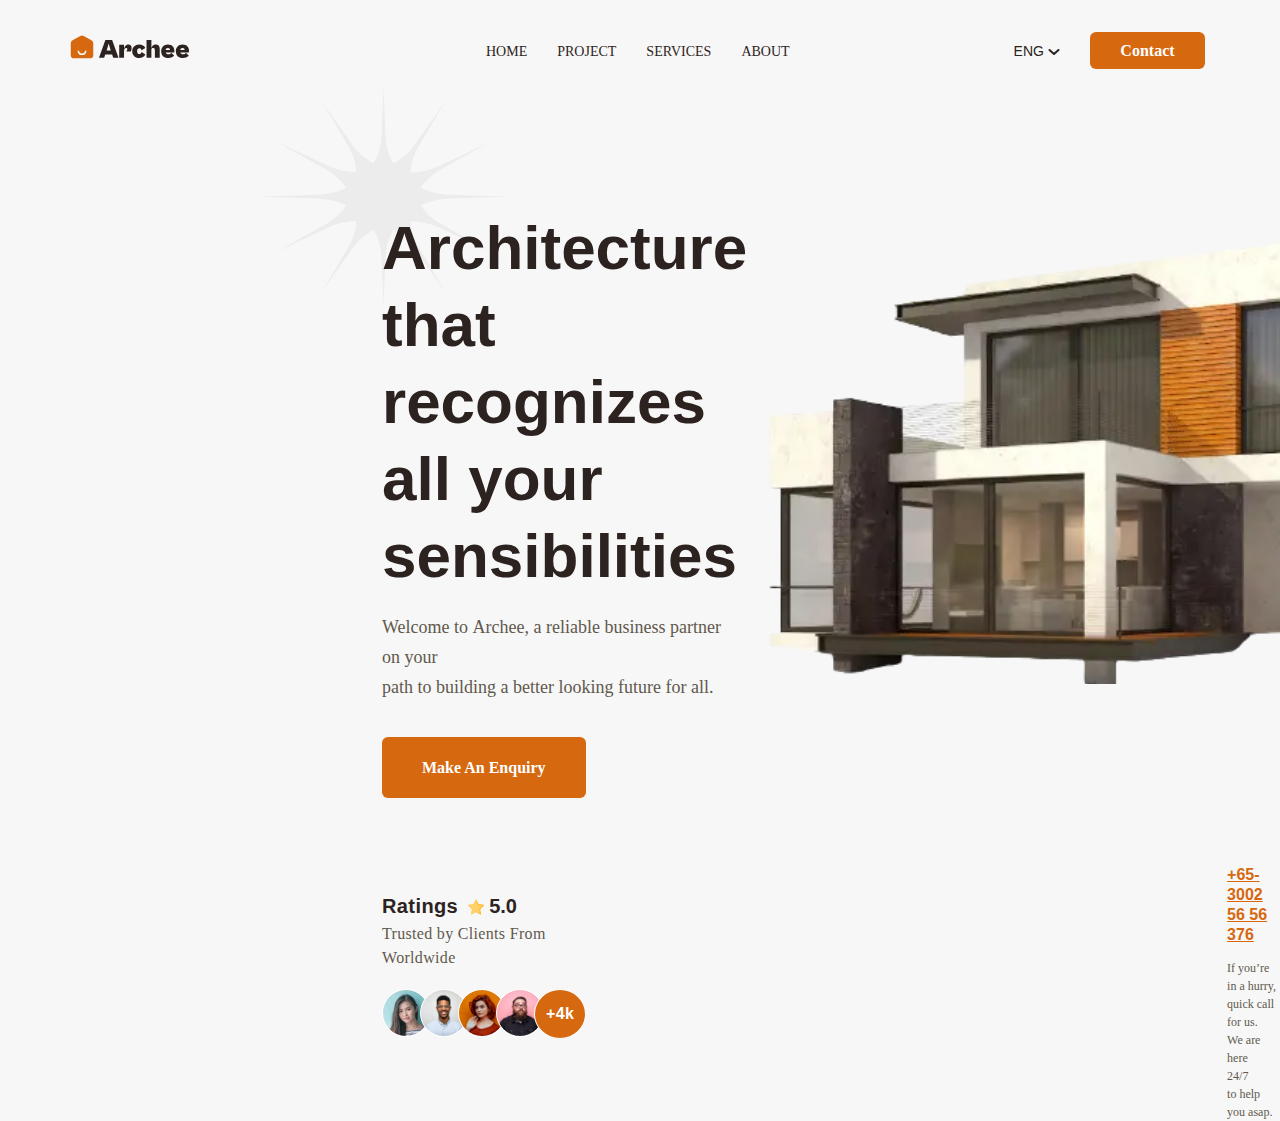
==== public/index.html @ c11eaa56 "header desktop" ====
<!DOCTYPE html><html lang="ru"><head>    <meta charset="UTF-8" />    <meta http-equiv="X-UA-Compatible" content="IE=edge" />    <meta name="viewport" content="width=device-width, initial-scale=1.0" />    <title>Archee</title>    <link rel="stylesheet" href="css/main.min.css" />    <link rel="icon" href="img/favicon/favicon.svg" />    <link rel="apple-touch-icon" href="apple-touch-icon.png" />    <link rel="manifest" href="manifest.json" />    <script src="/js/main.js"></script></head><body>    <!-- header -->    <header class="header">        <div class="header-container">            <div class="header__logo">                <a href="#" class="header__logo-link">                    <picture><source srcset="img/Logo.svg" type="image/webp"><img src="img/Logo.svg" alt="Archee" /></picture>                </a>            </div>            <nav class="nav-menu">                <ul class="header__list">                    <li class="header__list-item">                        <a href="#" class="header__link">home</a>                    </li>                    <li class="header__list-item">                        <a href="#" class="header__link">project</a>                    </li>                    <li class="header__list-item">                        <a href="#" class="header__link">services</a>                    </li>                    <li class="header__list-item">                        <a href="#" class="header__link">about</a>                    </li>                </ul>            </nav>            <div class="header__button">                <button class="header__button-btn">                    eng                    <svg width="12" height="7" viewBox="0 0 12 7" fill="none" xmlns="http://www.w3.org/2000/svg">                        <path d="M1.5 1L6 5.04167L10.5 1" stroke="#2C2321" stroke-width="2" stroke-linecap="round" stroke-linejoin="round" />                    </svg>                </button>            </div>            <div class="header__contact">                <a href="#" class="header__contact-link">Contact</a>            </div>        </div>    </header>    <!-- /header -->    <main class="main">        <!-- hero -->        <section class="hero">            <div class="hero-container">                <div class="hero__wrapper">                    <div class="info-bg__star"></div>                    <div class="hero__info">                        <div class="hero__wrapper-info">                            <h1 class="hero__title">                                Architecture that recognizes all your sensibilities                            </h1>                            <p class="hero__text">                                Welcome to&nbsp;Archee, a&nbsp;reliable business partner                                on&nbsp;your <br />            path to&nbsp;building a&nbsp;better looking future for all.                            </p>                            <a href="#" class="hero__link">Make An Enquiry</a>                        </div>                        <div class="hero__wrapper-banner"></div>                    </div>                </div>                <div class="hero__avatars">                    <div class="avatars__wrapper">                        <div class="hero__raiting">                            <span class="hero__raiting-text">Ratings</span>                            <button class="hero__raiting-btn">                                <svg width="16" height="16" viewBox="0 0 16 16" fill="none" xmlns="http://www.w3.org/2000/svg">                                    <g clip-path="url(#clip0_2_88)">                                        <path d="M15.5861 5.83401L10.6434 5.11578L8.43306 0.637055C8.34453 0.457739 8.17229 0.36792 8.00006 0.36792L8.00071 13.2516L12.4208 15.5757C12.7753 15.7618 13.189 15.4611 13.1214 15.0667L12.2773 10.1437L15.8536 6.65751C16.1404 6.37807 15.982 5.89163 15.5861 5.83401Z" fill="#FFB820" />                                        <path d="M11.2393 9.80665C11.2393 9.80665 12.0016 14.2503 12.0042 14.2651C12.0016 14.2648 8.06213 13.2671 8.00065 13.2516C8 13.2513 3.57923 15.5757 3.57923 15.5757C3.22478 15.7618 2.8111 15.4611 2.8787 15.0667L3.72281 10.1437L0.146464 6.65751C-0.140377 6.37807 0.0180135 5.89163 0.41399 5.83401L5.35662 5.11578L7.567 0.637055C7.65553 0.457739 7.82777 0.36792 8 0.36792L10.0021 5.99851L14.4789 6.64914L11.2393 9.80665Z" fill="#FFD06A" />                                    </g>                                    <defs>                                        <clipPath id="clip0_2_88">                                            <rect width="16" height="16" fill="white" />                                        </clipPath>                                    </defs>                                </svg>                            </button>                            <div class="hero__raiting-number">5.0</div>                        </div>                        <div class="hero__avatar">                            <div class="hero__avatars-subtitle">                                Trusted by&nbsp;Clients From Worldwide                            </div>                            <div class="hero__avatars-bloks">                                <a href="#" class="avatars__bloks-link img__avatar-one"></a><a href="#" class="avatars__bloks-link img__avatar-two"></a><a href="#" class="avatars__bloks-link img__avatar-three"></a><a href="#" class="avatars__bloks-link img__avatar-four"></a><a href="#" class="img__avatar-five">+4k</a>                            </div>                        </div>                    </div>                    <div class="hero__phone">                        <a href="tel:+6530025656376" class="hero__phone-link">+65-3002 56 56 376</a>                        <p class="hero__phone-text">                            If&nbsp;you&rsquo;re in&nbsp;a&nbsp;hurry, quick call for&nbsp;us.                            We&nbsp;are here<br />          24/7 to&nbsp;help you asap.                        </p>                    </div>                </div>            </div>        </section>        <!-- /hero -->    </main></body></html>
---- public/css/main.min.css ----
@font-face{font-family:"Cabinet Grotesk";font-weight:700;font-style:normal;src:url(/font/CabinetGrotesk/CabinetGrotesk-Bold.eot);src:local("Cabinet Grotesk"),url(/font/CabinetGrotesk/CabinetGrotesk-Bold.eot?#iefix) format("embedded-opentype"),url(/font/CabinetGrotesk/CabinetGrotesk-Bold.woff2) format("woff2"),url(/font/CabinetGrotesk/CabinetGrotesk-Bold.woff) format("woff"),url(/font/CabinetGrotesk/CabinetGrotesk-Bold.ttf) format("truetype")}@font-face{font-family:"Cabinet Grotesk";font-weight:900;font-style:normal;src:url(/font/CabinetGrotesk/CabinetGrotesk-Black.eot);src:local("Cabinet Grotesk"),url(/font/CabinetGrotesk/CabinetGrotesk-Black.eot?#iefix) format("embedded-opentype"),url(/font/CabinetGrotesk/CabinetGrotesk-Black.woff2) format("woff2"),url(/font/CabinetGrotesk/CabinetGrotesk-Black.woff) format("woff"),url(/font/CabinetGrotesk/CabinetGrotesk-Black.ttf) format("truetype")}@font-face{font-family:"Helvetica Now Display";font-weight:400;font-style:normal;src:url(/font/HelveticaNowDisplay/HelveticaNowDisplay-Regular.eot);src:local("Helvetica Now Display"),url(/font/HelveticaNowDisplay/HelveticaNowDisplay-Regular.eot?#iefix) format("embedded-opentype"),url(/font/HelveticaNowDisplay/HelveticaNowDisplay-Regular.woff2) format("woff2"),url(/font/HelveticaNowDisplay/HelveticaNowDisplay-Regular.woff) format("woff"),url(/font/HelveticaNowDisplay/HelveticaNowDisplay-Regular.ttf) format("truetype")}@font-face{font-family:"Helvetica Now Display";font-weight:500;font-style:normal;src:url(/font/HelveticaNowDisplay/HelveticaNowDisplay-Medium.eot);src:local("Helvetica Now Display"),url(/font/HelveticaNowDisplay/HelveticaNowDisplay-Medium.eot?#iefix) format("embedded-opentype"),url(/font/HelveticaNowDisplay/HelveticaNowDisplay-Medium.woff2) format("woff2"),url(/font/HelveticaNowDisplay/HelveticaNowDisplay-Medium.woff) format("woff"),url(/font/HelveticaNowDisplay/HelveticaNowDisplay-Medium.ttf) format("truetype")}@font-face{font-family:"Helvetica Now Display";font-weight:700;font-style:normal;src:url(/font/HelveticaNowDisplay/HelveticaNowDisplay-Bold.eot);src:local("Helvetica Now Display"),url(/font/HelveticaNowDisplay/HelveticaNowDisplay-Bold.eot?#iefix) format("embedded-opentype"),url(/font/HelveticaNowDisplay/HelveticaNowDisplay-Bold.woff2) format("woff2"),url(/font/HelveticaNowDisplay/HelveticaNowDisplay-Bold.woff) format("woff"),url(/font/HelveticaNowDisplay/HelveticaNowDisplay-Bold.ttf) format("truetype")}*,::after,::before{-webkit-box-sizing:border-box;box-sizing:border-box}body,html{padding:0;margin:0;min-height:100vh;overflow-x:hidden;background-color:#f7f7f7;font-family:"Helvetica Now Display";font-weight:400;font-style:normal;font-size:16px;line-height:1.75}.vhidden{position:absolute;width:1px;height:1px;margin:-1px;border:0;padding:0;clip:rect(0 0 0 0);overflow:hidden}img{max-width:100%}.wrapper{max-width:1440px;min-width:280px;min-height:100%;margin:0 auto;overflow-x:hidden;background-color:#fff;color:#61594d}.container{max-width:1170px;padding-left:15px;padding-right:15px;margin:0 auto}.header{margin-top:33px;margin-bottom:16.22px;background-color:#f7f7f7}.header-container{max-width:1170px;padding-left:15px;padding-right:15px;margin:0 auto;display:-webkit-box;display:-ms-flexbox;display:flex;-webkit-box-align:center;-ms-flex-align:center;align-items:center}.header__logo-link{display:inline-block;margin-top:2px}.nav-menu{padding-left:297px;padding-right:224px}.header__list{display:-webkit-box;display:-ms-flexbox;display:flex;-webkit-box-align:center;-ms-flex-align:center;align-items:center;list-style:none;padding:0;margin:0}.header__list-item{padding-right:30px}.header__list-item:last-child{padding-right:0}.header__button-btn,.header__list .header__link{text-decoration:none;border:0;font-size:14px;font-weight:500;text-transform:uppercase;color:#2c2321}.header__list .header__link{font-family:inherit;line-height:21px}.header__button-btn{display:inline-block;background-color:transparent;padding:0;cursor:pointer;margin-right:30.5px}.header__contact-link{text-decoration:none;border:0;font-family:inherit;color:#fff;background-color:#d6680f;border-radius:6px;font-weight:700;font-size:16px;line-height:20px;padding:10px 30px}.hero{margin-left:26px;background-color:#f7f7f7}.hero-container{margin:0 auto}.hero__info{display:-webkit-box;display:-ms-flexbox;display:flex}.hero__title{margin:0;max-width:889px;min-height:355px;font-family:"Cabinet Grotesk",sans-serif;font-weight:900;font-size:62px;line-height:77px;color:#2c2321;background-image:url(../img/star-combo-4.svg);background-repeat:no-repeat;background-size:249px 220px;background-position-y:3px;background-position-x:233px;padding-top:125px;padding-left:356px}.hero__text{max-width:888px;font-weight:400;font-size:18px;line-height:30px;color:#61594d;padding-left:356px;padding-bottom:34px}.hero__link{text-decoration:none;border:0;font-family:inherit;font-weight:700;font-size:16px;line-height:20px;padding:22px 40px;color:#fff;background-color:#d6680f;border-radius:6px;margin-left:356px}.hero__wrapper-banner{margin:0;width:838px;height:600px;background-image:url(../img/3D-modern-house.png);background-repeat:no-repeat;background-position-y:124px;background-position-x:-80px;background-size:838px 600px}.hero__raiting{display:-webkit-box;display:-ms-flexbox;display:flex}.hero__raiting-text{font-family:"Cabinet Grotesk",sans-serif;font-weight:700;font-size:20px;line-height:22px;letter-spacing:.02em;color:#2c2321;padding-right:10px;padding-bottom:5px}.hero__raiting-btn{text-decoration:none;display:inline-block;background-color:transparent;border:0;cursor:pointer;padding:0 5px 0 0}.hero__raiting-number{font-family:"Cabinet Grotesk",sans-serif;font-weight:700;font-size:20px;line-height:22px;color:#2c2321}.hero__avatars{display:-webkit-box;display:-ms-flexbox;display:flex;-webkit-box-align:center;-ms-flex-align:center;align-items:center;padding-top:31px;padding-left:356px}.hero__avatars-subtitle{display:inline-block;line-height:24px;letter-spacing:.02em;color:#61594d}.hero__avatars-bloks{display:-webkit-box;display:-ms-flexbox;display:flex;padding-top:17px}.hero__avatars-bloks .avatars__bloks-link{display:block;text-decoration:none;color:inherit;font-family:inherit;width:48px;height:48px;border:1.5px solid #fff;border-radius:50%;background-size:cover;background-position:center center;background-repeat:no-repeat}.hero__avatar{padding-right:641px}.avatars__bloks-link{margin-right:-10px}.img__avatar-one{background-image:url(../img/mini-avatars/avatars-img_1.png)}.img__avatar-two{background-image:url(../img/mini-avatars/avatars-img_2.png)}.img__avatar-three{background-image:url(../img/mini-avatars/avatars-img_3.png)}.img__avatar-four{background-image:url(../img/mini-avatars/avatars-img_4.png)}.hero__phone-link,.img__avatar-five{text-decoration:none;font-family:"Cabinet Grotesk",sans-serif;font-weight:700;font-size:16px}.img__avatar-five{background-color:#d6680f;border:1.5px solid #fff;padding:16px 11px;border-radius:50%;line-height:16px;letter-spacing:.02em;color:#fff;text-align:center}.hero__phone-link{border:0;display:inline-block;line-height:20px;-webkit-text-decoration-line:underline;text-decoration-line:underline;color:#d6680f;padding-top:52px}.hero__phone-text{display:block;font-weight:500;font-size:12px;line-height:18px;color:#61594d;margin:10px 0 0}@supports (-webkit-appearance:none){.hero__title{background-image:url(../img/star-combo-4.svg)}.hero__wrapper-banner{background-image:url(../img/3D-modern-house.webp)}.img__avatar-one{background-image:url(../img/mini-avatars/avatars-img_1.webp)}.img__avatar-two{background-image:url(../img/mini-avatars/avatars-img_2.webp)}.img__avatar-three{background-image:url(../img/mini-avatars/avatars-img_3.webp)}.img__avatar-four{background-image:url(../img/mini-avatars/avatars-img_4.webp)}}
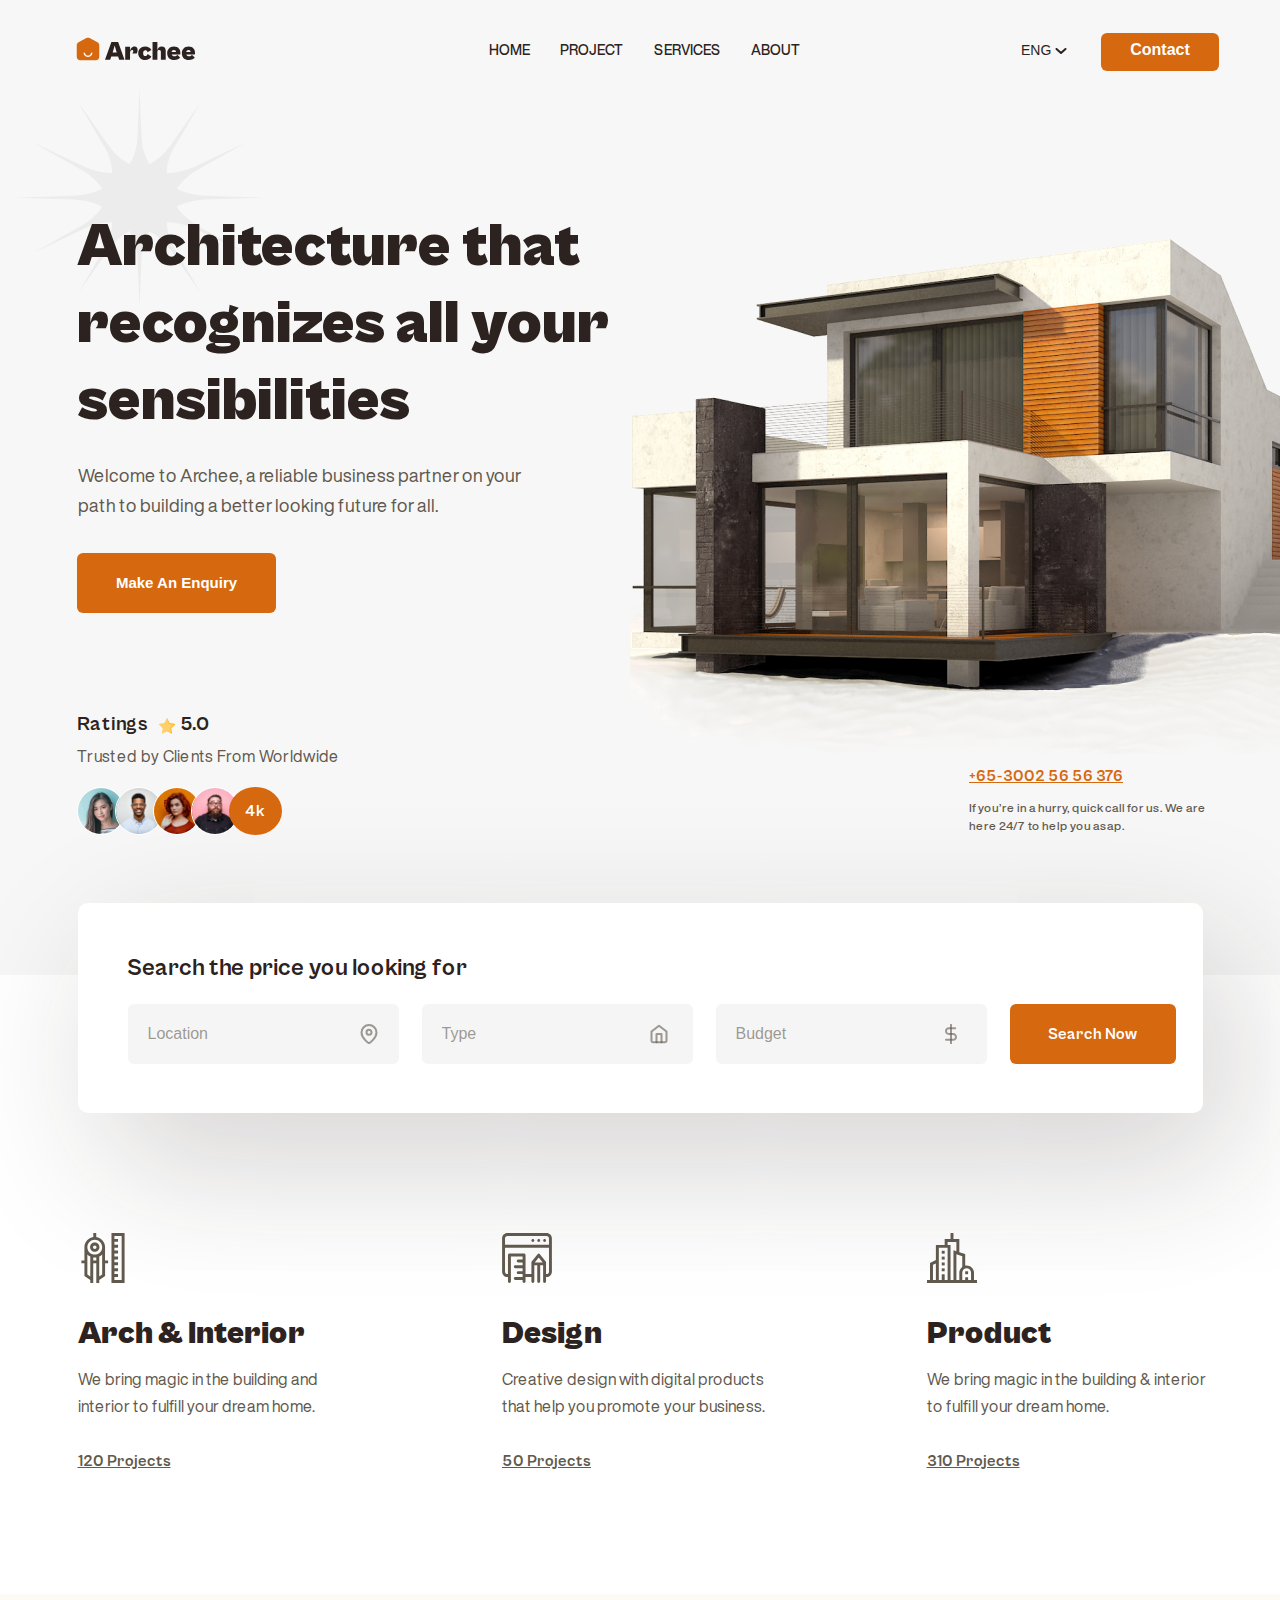
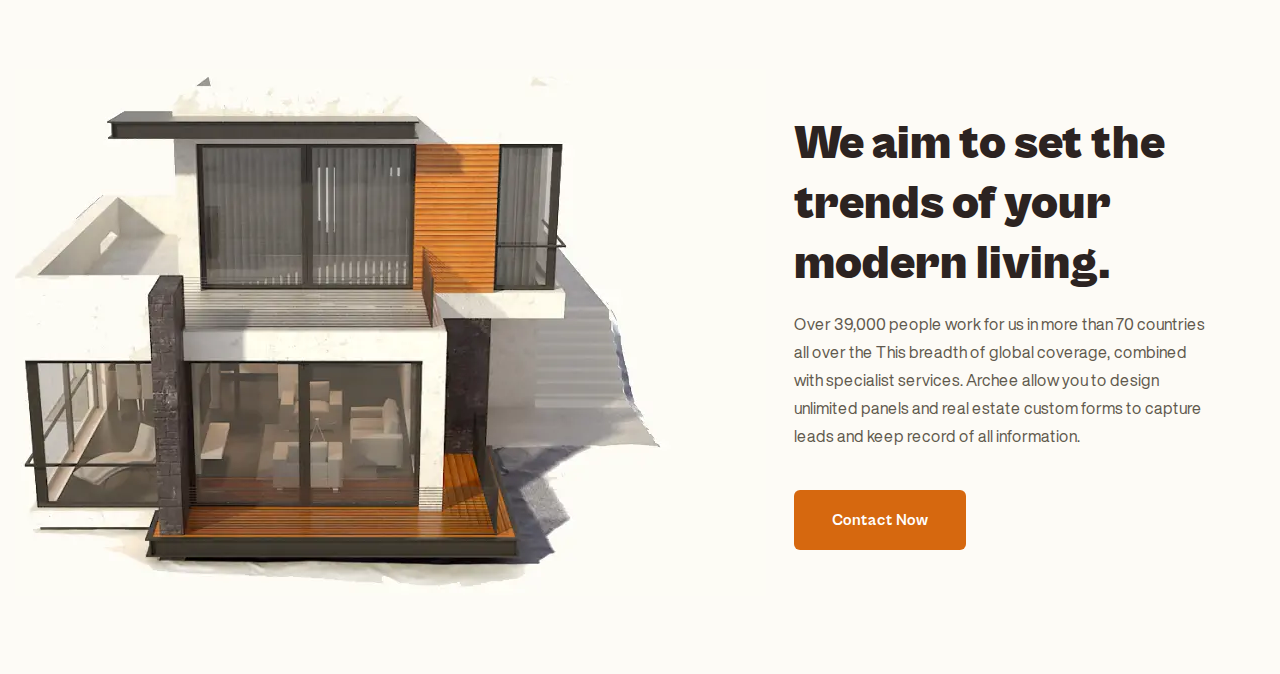
==== commit 085fbc7a: "new bloks" ====
--- a/public/index.html
+++ b/public/index.html
@@ -16,108 +16,210 @@
 </head>  <body>-    <!-- header -->-    <header class="header">-        <div class="header-container">-            <div class="header__logo">+    <div class="wrapper">+        <!-- header -->+        <header class="header">+            <div class="container header-container">                 <a href="#" class="header__logo-link">                     <picture><source srcset="img/Logo.svg" type="image/webp"><img src="img/Logo.svg" alt="Archee" /></picture>                 </a>+                <nav class="nav-menu">+                    <ul class="nav-menu__list">+                        <li class="nav-menu__list-item">+                            <a href="#" class="nav-menu__link">home</a>+                        </li>+                        <li class="nav-menu__list-item">+                            <a href="#" class="nav-menu__link">project</a>+                        </li>+                        <li class="nav-menu__list-item">+                            <a href="#" class="nav-menu__link">services</a>+                        </li>+                        <li class="nav-menu__list-item">+                            <a href="#" class="nav-menu__link">about</a>+                        </li>+                    </ul>+                </nav>+                <div class="header-contact__block">+                    <div class="header__button">+                        <button class="header__button-btn">+                            eng+                            <svg width="12" height="7" viewBox="0 0 12 7" fill="none" xmlns="http://www.w3.org/2000/svg">+                                <path d="M1.5 1L6 5.04167L10.5 1" stroke="#2C2321" stroke-width="2" stroke-linecap="round" stroke-linejoin="round" />+                            </svg>+                        </button>+                    </div>+                    <div class="header__contact">+                        <button class="header__contact-link">Contact</button>+                    </div>+                </div>             </div>-            <nav class="nav-menu">-                <ul class="header__list">-                    <li class="header__list-item">-                        <a href="#" class="header__link">home</a>-                    </li>-                    <li class="header__list-item">-                        <a href="#" class="header__link">project</a>-                    </li>-                    <li class="header__list-item">-                        <a href="#" class="header__link">services</a>-                    </li>-                    <li class="header__list-item">-                        <a href="#" class="header__link">about</a>-                    </li>-                </ul>-            </nav>-            <div class="header__button">-                <button class="header__button-btn">-                    eng-                    <svg width="12" height="7" viewBox="0 0 12 7" fill="none" xmlns="http://www.w3.org/2000/svg">-                        <path d="M1.5 1L6 5.04167L10.5 1" stroke="#2C2321" stroke-width="2" stroke-linecap="round" stroke-linejoin="round" />-                    </svg>-                </button>-            </div>-            <div class="header__contact">-                <a href="#" class="header__contact-link">Contact</a>-            </div>-        </div>-    </header>--    <!-- /header -->-    <main class="main">-        <!-- hero -->-        <section class="hero">-            <div class="hero-container">-                <div class="hero__wrapper">-                    <div class="info-bg__star"></div>-                    <div class="hero__info">-                        <div class="hero__wrapper-info">-                            <h1 class="hero__title">-                                Architecture that recognizes all your sensibilities-                            </h1>-                            <p class="hero__text">-                                Welcome to&nbsp;Archee, a&nbsp;reliable business partner-                                on&nbsp;your <br />-            path to&nbsp;building a&nbsp;better looking future for all.-                            </p>-                            <a href="#" class="hero__link">Make An Enquiry</a>-                        </div>-                        <div class="hero__wrapper-banner"></div>-                    </div>-                </div>-                <div class="hero__avatars">-                    <div class="avatars__wrapper">-                        <div class="hero__raiting">-                            <span class="hero__raiting-text">Ratings</span>-                            <button class="hero__raiting-btn">-                                <svg width="16" height="16" viewBox="0 0 16 16" fill="none" xmlns="http://www.w3.org/2000/svg">-                                    <g clip-path="url(#clip0_2_88)">-                                        <path d="M15.5861 5.83401L10.6434 5.11578L8.43306 0.637055C8.34453 0.457739 8.17229 0.36792 8.00006 0.36792L8.00071 13.2516L12.4208 15.5757C12.7753 15.7618 13.189 15.4611 13.1214 15.0667L12.2773 10.1437L15.8536 6.65751C16.1404 6.37807 15.982 5.89163 15.5861 5.83401Z" fill="#FFB820" />-                                        <path d="M11.2393 9.80665C11.2393 9.80665 12.0016 14.2503 12.0042 14.2651C12.0016 14.2648 8.06213 13.2671 8.00065 13.2516C8 13.2513 3.57923 15.5757 3.57923 15.5757C3.22478 15.7618 2.8111 15.4611 2.8787 15.0667L3.72281 10.1437L0.146464 6.65751C-0.140377 6.37807 0.0180135 5.89163 0.41399 5.83401L5.35662 5.11578L7.567 0.637055C7.65553 0.457739 7.82777 0.36792 8 0.36792L10.0021 5.99851L14.4789 6.64914L11.2393 9.80665Z" fill="#FFD06A" />-                                    </g>-                                    <defs>-                                        <clipPath id="clip0_2_88">-                                            <rect width="16" height="16" fill="white" />-                                        </clipPath>-                                    </defs>-                                </svg>-                            </button>-                            <div class="hero__raiting-number">5.0</div>-                        </div>-                        <div class="hero__avatar">-                            <div class="hero__avatars-subtitle">-                                Trusted by&nbsp;Clients From Worldwide+        </header>++        <!-- /header -->+        <main class="main">+            <!-- hero -->+            <section class="hero">+                <div class="container">+                    <div class="hero__wrapper-ministar"></div>+                    <div class="hero__wrapper">+                        <div class="hero__info">+                            <div class="hero__wrapper-info">+                                <h1 class="hero__wrapper-title">+                                    Architecture that recognizes all your sensibilities+                                </h1>+                                <p class="hero__text">+                                    Welcome to&nbsp;Archee, a&nbsp;reliable business partner+                                    on&nbsp;your path to&nbsp;building a&nbsp;better looking future for+                                    all.+                                </p>+                                <button class="hero__link">Make An Enquiry</button>                             </div>-                            <div class="hero__avatars-bloks">-                                <a href="#" class="avatars__bloks-link img__avatar-one"></a><a href="#" class="avatars__bloks-link img__avatar-two"></a><a href="#" class="avatars__bloks-link img__avatar-three"></a><a href="#" class="avatars__bloks-link img__avatar-four"></a><a href="#" class="img__avatar-five">+4k</a>+                            <div class="hero__wrapper-banner"></div>+                        </div>+                    </div>+                    <div class="hero__avatars">+                        <div class="avatars__wrapper">+                            <div class="hero__raiting">+                                <span class="hero__raiting-text">Ratings</span>+                                <span class="hero__raiting-star">+            <svg+              width="16"+              height="16"+              viewBox="0 0 16 16"+              fill="none"+              xmlns="http://www.w3.org/2000/svg"+            >+              <g clip-path="url(#clip0_2_88)">+                <path+                  d="M15.5861 5.83401L10.6434 5.11578L8.43306 0.637055C8.34453 0.457739 8.17229 0.36792 8.00006 0.36792L8.00071 13.2516L12.4208 15.5757C12.7753 15.7618 13.189 15.4611 13.1214 15.0667L12.2773 10.1437L15.8536 6.65751C16.1404 6.37807 15.982 5.89163 15.5861 5.83401Z"+                  fill="#FFB820"+                />+                <path+                  d="M11.2393 9.80665C11.2393 9.80665 12.0016 14.2503 12.0042 14.2651C12.0016 14.2648 8.06213 13.2671 8.00065 13.2516C8 13.2513 3.57923 15.5757 3.57923 15.5757C3.22478 15.7618 2.8111 15.4611 2.8787 15.0667L3.72281 10.1437L0.146464 6.65751C-0.140377 6.37807 0.0180135 5.89163 0.41399 5.83401L5.35662 5.11578L7.567 0.637055C7.65553 0.457739 7.82777 0.36792 8 0.36792L10.0021 5.99851L14.4789 6.64914L11.2393 9.80665Z"+                  fill="#FFD06A"+                />+              </g>+              <defs>+                <clipPath id="clip0_2_88">+                  <rect width="16" height="16" fill="white" />+                </clipPath>+              </defs>+            </svg>+          </span>+                                <div class="hero__raiting-number">5.0</div>                             </div>-                        </div>-                    </div>-                    <div class="hero__phone">-                        <a href="tel:+6530025656376" class="hero__phone-link">+65-3002 56 56 376</a>-                        <p class="hero__phone-text">-                            If&nbsp;you&rsquo;re in&nbsp;a&nbsp;hurry, quick call for&nbsp;us.-                            We&nbsp;are here<br />-          24/7 to&nbsp;help you asap.-                        </p>-                    </div>-                </div>-            </div>-        </section>--        <!-- /hero -->-    </main>+                            <div class="hero__avatar">+                                <span class="hero__avatars-subtitle">+            Trusted by&nbsp;Clients From Worldwide+          </span>+                                <div class="hero__avatars-bloks">+                                    <ul class="hero__avatars-list">+                                        <li class="hero__avatars-item">+                                            <picture><source srcset="img/mini-avatars/avatars-img_1.webp" type="image/webp"><img src="img/mini-avatars/avatars-img_1.png" alt="images avatars" /></picture>+                                        </li>+                                        <li class="hero__avatars-item">+                                            <picture><source srcset="img/mini-avatars/avatars-img_2.webp" type="image/webp"><img src="img/mini-avatars/avatars-img_2.png" alt="images avatars" /></picture>+                                        </li>+                                        <li class="hero__avatars-item">+                                            <picture><source srcset="img/mini-avatars/avatars-img_3.webp" type="image/webp"><img src="img/mini-avatars/avatars-img_3.png" alt="images avatars" /></picture>+                                        </li>+                                        <li class="hero__avatars-item">+                                            <picture><source srcset="img/mini-avatars/avatars-img_4.webp" type="image/webp"><img src="img/mini-avatars/avatars-img_4.png" alt="images avatars" /></picture>+                                        </li>+                                        <li class="hero__avatars-item">+                                            <div class="hero__avatars-last">4k</div>+                                        </li>+                                    </ul>+                                </div>+                            </div>+                        </div>+                        <div class="hero__phone">+                            <a href="tel:+6530025656376" class="hero__phone-link">+65-3002 56 56 376</a>+                            <p class="hero__phone-text">+                                If&nbsp;you&rsquo;re in&nbsp;a&nbsp;hurry, quick call for&nbsp;us.+                                We&nbsp;are here 24/7 to&nbsp;help you asap.+                            </p>+                        </div>+                    </div>+                </div>+            </section>++            <!-- /hero -->+            <!-- top-form -->+            <section class="top-form">+                <div class="container">+                    <h2 class="top-form__title">Search the price you looking for</h2>+                    <form class="top__form">+                        <input type="text" class="top__form-input icon__1" placeholder="Location" />+                        <input type="text" class="top__form-input icon__2" placeholder="Type" />+                        <input type="text" class="top__form-input icon__3" placeholder="Budget" />+                        <button class="btn__search">Search Now</button>+                    </form>+                </div>+            </section>++            <!-- /top-form -->+            <!-- products -->+            <section class="products">+                <div class="container">+                    <ul class="products__list">+                        <li class="products__list-item">+                            <picture><source srcset="img/products-icon_1.svg" type="image/webp"><img src="img/products-icon_1.svg" alt="" class="products-icons" /></picture>+                            <h3 class="products-title">Arch & Interior</h3>+                            <p class="products-text">+                                We&nbsp;bring magic in&nbsp;the building and interior to&nbsp;fulfill+                                your dream home.+                            </p>+                            <a href="#" class="products-link">120 Projects</a>+                        </li>+                        <li class="products__list-item">+                            <picture><source srcset="img/products-icon_2.svg" type="image/webp"><img src="img/products-icon_2.svg" alt="" class="products-icons" /></picture>+                            <h3 class="products-title">Design</h3>+                            <p class="products-text">+                                Creative design with digital products that help you promote your+                                business.+                            </p>+                            <a href="#" class="products-link">50 Projects</a>+                        </li>+                        <li class="products__list-item">+                            <picture><source srcset="img/products-icon_3.svg" type="image/webp"><img src="img/products-icon_3.svg" alt="" class="products-icons" /></picture>+                            <h3 class="products-title">Product</h3>+                            <p class="products-text">+                                We&nbsp;bring magic in&nbsp;the building &amp;&nbsp;interior+                                to&nbsp;fulfill your dream home.+                            </p>+                            <a href="#" class="products-link">310 Projects</a>+                        </li>+                    </ul>+                </div>+            </section>++            <!-- /products -->+            <!-- modern -->+            <section class="modern">+                <div class="container container-modern">+                    <div class="modern-list">+                        <div class="modern-list__left"></div>+                        <div class="modern-list__right">+                            <h3 class="modern-title">+                                We&nbsp;aim to&nbsp;set the trends of&nbsp;your modern living.+                            </h3>+                            <p class="modern-text">+                                Over&nbsp;39,000 people work for&nbsp;us in&nbsp;more than+                                70&nbsp;countries all over the This breadth of&nbsp;global coverage,+                                combined with specialist services. Archee allow you to&nbsp;design+                                unlimited panels and real estate custom forms to&nbsp;capture leads+                                and keep record of&nbsp;all information.+                            </p>+                            <button class="modern-btn">Contact Now</button>+                        </div>+                    </div>+                </div>+            </section>++            <!-- /modern -->+        </main>+    </div> </body>  </html>--- a/public/css/main.min.css
+++ b/public/css/main.min.css
@@ -1 +1,2 @@
-@font-face{font-family:"Cabinet Grotesk";font-weight:700;font-style:normal;src:url(/font/CabinetGrotesk/CabinetGrotesk-Bold.eot);src:local("Cabinet Grotesk"),url(/font/CabinetGrotesk/CabinetGrotesk-Bold.eot?#iefix) format("embedded-opentype"),url(/font/CabinetGrotesk/CabinetGrotesk-Bold.woff2) format("woff2"),url(/font/CabinetGrotesk/CabinetGrotesk-Bold.woff) format("woff"),url(/font/CabinetGrotesk/CabinetGrotesk-Bold.ttf) format("truetype")}@font-face{font-family:"Cabinet Grotesk";font-weight:900;font-style:normal;src:url(/font/CabinetGrotesk/CabinetGrotesk-Black.eot);src:local("Cabinet Grotesk"),url(/font/CabinetGrotesk/CabinetGrotesk-Black.eot?#iefix) format("embedded-opentype"),url(/font/CabinetGrotesk/CabinetGrotesk-Black.woff2) format("woff2"),url(/font/CabinetGrotesk/CabinetGrotesk-Black.woff) format("woff"),url(/font/CabinetGrotesk/CabinetGrotesk-Black.ttf) format("truetype")}@font-face{font-family:"Helvetica Now Display";font-weight:400;font-style:normal;src:url(/font/HelveticaNowDisplay/HelveticaNowDisplay-Regular.eot);src:local("Helvetica Now Display"),url(/font/HelveticaNowDisplay/HelveticaNowDisplay-Regular.eot?#iefix) format("embedded-opentype"),url(/font/HelveticaNowDisplay/HelveticaNowDisplay-Regular.woff2) format("woff2"),url(/font/HelveticaNowDisplay/HelveticaNowDisplay-Regular.woff) format("woff"),url(/font/HelveticaNowDisplay/HelveticaNowDisplay-Regular.ttf) format("truetype")}@font-face{font-family:"Helvetica Now Display";font-weight:500;font-style:normal;src:url(/font/HelveticaNowDisplay/HelveticaNowDisplay-Medium.eot);src:local("Helvetica Now Display"),url(/font/HelveticaNowDisplay/HelveticaNowDisplay-Medium.eot?#iefix) format("embedded-opentype"),url(/font/HelveticaNowDisplay/HelveticaNowDisplay-Medium.woff2) format("woff2"),url(/font/HelveticaNowDisplay/HelveticaNowDisplay-Medium.woff) format("woff"),url(/font/HelveticaNowDisplay/HelveticaNowDisplay-Medium.ttf) format("truetype")}@font-face{font-family:"Helvetica Now Display";font-weight:700;font-style:normal;src:url(/font/HelveticaNowDisplay/HelveticaNowDisplay-Bold.eot);src:local("Helvetica Now Display"),url(/font/HelveticaNowDisplay/HelveticaNowDisplay-Bold.eot?#iefix) format("embedded-opentype"),url(/font/HelveticaNowDisplay/HelveticaNowDisplay-Bold.woff2) format("woff2"),url(/font/HelveticaNowDisplay/HelveticaNowDisplay-Bold.woff) format("woff"),url(/font/HelveticaNowDisplay/HelveticaNowDisplay-Bold.ttf) format("truetype")}*,::after,::before{-webkit-box-sizing:border-box;box-sizing:border-box}body,html{padding:0;margin:0;min-height:100vh;overflow-x:hidden;background-color:#f7f7f7;font-family:"Helvetica Now Display";font-weight:400;font-style:normal;font-size:16px;line-height:1.75}.vhidden{position:absolute;width:1px;height:1px;margin:-1px;border:0;padding:0;clip:rect(0 0 0 0);overflow:hidden}img{max-width:100%}.wrapper{max-width:1440px;min-width:280px;min-height:100%;margin:0 auto;overflow-x:hidden;background-color:#fff;color:#61594d}.container{max-width:1170px;padding-left:15px;padding-right:15px;margin:0 auto}.header{margin-top:33px;margin-bottom:16.22px;background-color:#f7f7f7}.header-container{max-width:1170px;padding-left:15px;padding-right:15px;margin:0 auto;display:-webkit-box;display:-ms-flexbox;display:flex;-webkit-box-align:center;-ms-flex-align:center;align-items:center}.header__logo-link{display:inline-block;margin-top:2px}.nav-menu{padding-left:297px;padding-right:224px}.header__list{display:-webkit-box;display:-ms-flexbox;display:flex;-webkit-box-align:center;-ms-flex-align:center;align-items:center;list-style:none;padding:0;margin:0}.header__list-item{padding-right:30px}.header__list-item:last-child{padding-right:0}.header__button-btn,.header__list .header__link{text-decoration:none;border:0;font-size:14px;font-weight:500;text-transform:uppercase;color:#2c2321}.header__list .header__link{font-family:inherit;line-height:21px}.header__button-btn{display:inline-block;background-color:transparent;padding:0;cursor:pointer;margin-right:30.5px}.header__contact-link{text-decoration:none;border:0;font-family:inherit;color:#fff;background-color:#d6680f;border-radius:6px;font-weight:700;font-size:16px;line-height:20px;padding:10px 30px}.hero{margin-left:26px;background-color:#f7f7f7}.hero-container{margin:0 auto}.hero__info{display:-webkit-box;display:-ms-flexbox;display:flex}.hero__title{margin:0;max-width:889px;min-height:355px;font-family:"Cabinet Grotesk",sans-serif;font-weight:900;font-size:62px;line-height:77px;color:#2c2321;background-image:url(../img/star-combo-4.svg);background-repeat:no-repeat;background-size:249px 220px;background-position-y:3px;background-position-x:233px;padding-top:125px;padding-left:356px}.hero__text{max-width:888px;font-weight:400;font-size:18px;line-height:30px;color:#61594d;padding-left:356px;padding-bottom:34px}.hero__link{text-decoration:none;border:0;font-family:inherit;font-weight:700;font-size:16px;line-height:20px;padding:22px 40px;color:#fff;background-color:#d6680f;border-radius:6px;margin-left:356px}.hero__wrapper-banner{margin:0;width:838px;height:600px;background-image:url(../img/3D-modern-house.png);background-repeat:no-repeat;background-position-y:124px;background-position-x:-80px;background-size:838px 600px}.hero__raiting{display:-webkit-box;display:-ms-flexbox;display:flex}.hero__raiting-text{font-family:"Cabinet Grotesk",sans-serif;font-weight:700;font-size:20px;line-height:22px;letter-spacing:.02em;color:#2c2321;padding-right:10px;padding-bottom:5px}.hero__raiting-btn{text-decoration:none;display:inline-block;background-color:transparent;border:0;cursor:pointer;padding:0 5px 0 0}.hero__raiting-number{font-family:"Cabinet Grotesk",sans-serif;font-weight:700;font-size:20px;line-height:22px;color:#2c2321}.hero__avatars{display:-webkit-box;display:-ms-flexbox;display:flex;-webkit-box-align:center;-ms-flex-align:center;align-items:center;padding-top:31px;padding-left:356px}.hero__avatars-subtitle{display:inline-block;line-height:24px;letter-spacing:.02em;color:#61594d}.hero__avatars-bloks{display:-webkit-box;display:-ms-flexbox;display:flex;padding-top:17px}.hero__avatars-bloks .avatars__bloks-link{display:block;text-decoration:none;color:inherit;font-family:inherit;width:48px;height:48px;border:1.5px solid #fff;border-radius:50%;background-size:cover;background-position:center center;background-repeat:no-repeat}.hero__avatar{padding-right:641px}.avatars__bloks-link{margin-right:-10px}.img__avatar-one{background-image:url(../img/mini-avatars/avatars-img_1.png)}.img__avatar-two{background-image:url(../img/mini-avatars/avatars-img_2.png)}.img__avatar-three{background-image:url(../img/mini-avatars/avatars-img_3.png)}.img__avatar-four{background-image:url(../img/mini-avatars/avatars-img_4.png)}.hero__phone-link,.img__avatar-five{text-decoration:none;font-family:"Cabinet Grotesk",sans-serif;font-weight:700;font-size:16px}.img__avatar-five{background-color:#d6680f;border:1.5px solid #fff;padding:16px 11px;border-radius:50%;line-height:16px;letter-spacing:.02em;color:#fff;text-align:center}.hero__phone-link{border:0;display:inline-block;line-height:20px;-webkit-text-decoration-line:underline;text-decoration-line:underline;color:#d6680f;padding-top:52px}.hero__phone-text{display:block;font-weight:500;font-size:12px;line-height:18px;color:#61594d;margin:10px 0 0}@supports (-webkit-appearance:none){.hero__title{background-image:url(../img/star-combo-4.svg)}.hero__wrapper-banner{background-image:url(../img/3D-modern-house.webp)}.img__avatar-one{background-image:url(../img/mini-avatars/avatars-img_1.webp)}.img__avatar-two{background-image:url(../img/mini-avatars/avatars-img_2.webp)}.img__avatar-three{background-image:url(../img/mini-avatars/avatars-img_3.webp)}.img__avatar-four{background-image:url(../img/mini-avatars/avatars-img_4.webp)}}+@font-face{font-family:"Cabinet Grotesk";font-weight:700;font-style:normal;src:url(/font/CabinetGrotesk/CabinetGrotesk-Bold.eot);src:local("Cabinet Grotesk"),url(/font/CabinetGrotesk/CabinetGrotesk-Bold.eot?#iefix) format("embedded-opentype"),url(/font/CabinetGrotesk/CabinetGrotesk-Bold.woff2) format("woff2"),url(/font/CabinetGrotesk/CabinetGrotesk-Bold.woff) format("woff"),url(/font/CabinetGrotesk/CabinetGrotesk-Bold.ttf) format("truetype")}@font-face{font-family:"Cabinet Grotesk";font-weight:900;font-style:normal;src:url(/font/CabinetGrotesk/CabinetGrotesk-Black.eot);src:local("Cabinet Grotesk"),url(/font/CabinetGrotesk/CabinetGrotesk-Black.eot?#iefix) format("embedded-opentype"),url(/font/CabinetGrotesk/CabinetGrotesk-Black.woff2) format("woff2"),url(/font/CabinetGrotesk/CabinetGrotesk-Black.woff) format("woff"),url(/font/CabinetGrotesk/CabinetGrotesk-Black.ttf) format("truetype")}@font-face{font-family:"Helvetica Now Display";font-weight:400;font-style:normal;src:url(/font/HelveticaNowDisplay/HelveticaNowDisplay-Regular.eot);src:local("Helvetica Now Display"),url(/font/HelveticaNowDisplay/HelveticaNowDisplay-Regular.eot?#iefix) format("embedded-opentype"),url(/font/HelveticaNowDisplay/HelveticaNowDisplay-Regular.woff2) format("woff2"),url(/font/HelveticaNowDisplay/HelveticaNowDisplay-Regular.woff) format("woff"),url(/font/HelveticaNowDisplay/HelveticaNowDisplay-Regular.ttf) format("truetype")}@font-face{font-family:"Helvetica Now Display";font-weight:500;font-style:normal;src:url(/font/HelveticaNowDisplay/HelveticaNowDisplay-Medium.eot);src:local("Helvetica Now Display"),url(/font/HelveticaNowDisplay/HelveticaNowDisplay-Medium.eot?#iefix) format("embedded-opentype"),url(/font/HelveticaNowDisplay/HelveticaNowDisplay-Medium.woff2) format("woff2"),url(/font/HelveticaNowDisplay/HelveticaNowDisplay-Medium.woff) format("woff"),url(/font/HelveticaNowDisplay/HelveticaNowDisplay-Medium.ttf) format("truetype")}@font-face{font-family:"Helvetica Now Display";font-weight:700;font-style:normal;src:url(/font/HelveticaNowDisplay/HelveticaNowDisplay-Bold.eot);src:local("Helvetica Now Display"),url(/font/HelveticaNowDisplay/HelveticaNowDisplay-Bold.eot?#iefix) format("embedded-opentype"),url(/font/HelveticaNowDisplay/HelveticaNowDisplay-Bold.woff2) format("woff2"),url(/font/HelveticaNowDisplay/HelveticaNowDisplay-Bold.woff) format("woff"),url(/font/HelveticaNowDisplay/HelveticaNowDisplay-Bold.ttf) format("truetype")}*,::after,::before{-webkit-box-sizing:border-box;box-sizing:border-box}body,html{padding:0;margin:0;min-height:100vh;overflow-x:hidden;background-color:#f7f7f7;font-family:"Helvetica Now Display";font-weight:400;font-style:normal;font-size:16px;line-height:1.75}.vhidden{position:absolute;width:1px;height:1px;margin:-1px;border:0;padding:0;clip:rect(0 0 0 0);overflow:hidden}img{max-width:100%}.wrapper{max-width:1440px;min-width:280px;min-height:100%;margin:0 auto;overflow-x:hidden;background-color:#fff;color:#61594d}.container{max-width:1170px;padding-left:15px;padding-right:15px;margin:0 auto}.header{padding-top:33px;padding-bottom:16.22px;background-color:#f7f7f7}.header-container{display:-webkit-box;display:-ms-flexbox;display:flex;-webkit-box-align:center;-ms-flex-align:center;align-items:center;-webkit-box-pack:justify;-ms-flex-pack:justify;justify-content:space-between}.header__logo-link{display:inline-block;margin-top:2px;margin-left:6px}.nav-menu{padding-bottom:7px;margin-right:7px}.nav-menu__list{display:-webkit-box;display:-ms-flexbox;display:flex;-webkit-box-align:center;-ms-flex-align:center;align-items:center;list-style:none;padding:0;margin:0}.nav-menu__list-item{padding-right:30px}.nav-menu__list-item:last-child{padding-right:0}.nav-menu__list .nav-menu__link{text-decoration:none;border:0;font-family:inherit;font-weight:500;font-size:14px;line-height:21px;text-transform:uppercase;color:#2c2321;-webkit-transition:.3s ease-in-out;-o-transition:.3s ease-in-out;transition:.3s ease-in-out}.nav-menu__list .nav-menu__link:hover{text-decoration:underline}.header-contact__block{display:-webkit-box;display:-ms-flexbox;display:flex;-webkit-box-align:center;-ms-flex-align:center;align-items:center}.header__button-btn,.header__contact-link{text-decoration:none;display:inline-block;border:0;cursor:pointer}.header__button-btn{background-color:transparent;font-size:14px;font-weight:500;text-transform:uppercase;color:#2c2321;padding:0 0 12px;margin-left:-80px}.header__contact-link{color:#fff;background-color:#d6680f;border-radius:6px;font-weight:700;font-size:16px;line-height:20px;width:118px;height:38px;-webkit-transition:.3s ease-in-out;-o-transition:.3s ease-in-out;transition:.3s ease-in-out;margin-right:-9px;padding:0 0 4px}.header__contact-link:hover,.hero__link:hover,.modern-btn:hover{background-color:#f7f7f7;color:#d6680f;border:2px solid #d6680f}.hero{background-color:#f7f7f7;padding-bottom:140px}.hero__info{display:-webkit-box;display:-ms-flexbox;display:flex;position:relative}.hero__wrapper-title{margin:0;max-width:748px;min-height:355px;font-family:"Cabinet Grotesk",sans-serif;font-weight:900;font-size:62px;line-height:77px;color:#2c2321;padding-top:121px;padding-left:7px}.hero__wrapper-ministar::after{content:url(../img/star-combo-4.svg);position:absolute;left:15px}.hero__text{max-width:452px;font-weight:400;font-size:18px;line-height:30px;color:#61594d;padding-left:8px;padding-bottom:15px}.hero__link{width:199px;height:60px;text-decoration:none;display:inline-block;border:0;padding:0;cursor:pointer;font-weight:700;line-height:.8;font-size:15px;color:#fff;background-color:#d6680f;border-radius:6px;margin-left:7px;-webkit-transition:.3s ease-in-out;-o-transition:.3s ease-in-out;transition:.3s ease-in-out}.hero__wrapper-banner{margin:0;max-width:838px;min-height:600px}.hero__wrapper-banner::after{content:url(../img/3D-modern-house.png);position:absolute;top:121px;left:560px}.hero__raiting{display:-webkit-box;display:-ms-flexbox;display:flex}.hero__raiting-text{font-family:"Cabinet Grotesk",sans-serif;font-weight:700;font-size:20px;line-height:22px;letter-spacing:.02em;color:#2c2321;padding-right:10px;padding-bottom:5px}.hero__raiting-star{padding-right:5px}.hero__raiting-number{font-family:"Cabinet Grotesk",sans-serif;font-weight:700;font-size:20px;line-height:22px;color:#2c2321}.hero__avatars{display:-webkit-box;display:-ms-flexbox;display:flex;-webkit-box-align:center;-ms-flex-align:center;align-items:center;-webkit-box-pack:justify;-ms-flex-pack:justify;justify-content:space-between;padding-top:27px;padding-left:7px}.hero__avatars-subtitle{display:inline-block;line-height:8px;letter-spacing:.02em;color:#61594d}.hero__avatars-bloks,.hero__avatars-list{display:-webkit-box;display:-ms-flexbox;display:flex}.hero__avatars-bloks{padding-top:17px}.hero__avatars-list{list-style:none;padding:0;margin:0}.hero__avatars-item img{display:block;width:48px;height:48px;border:1.5px solid #fff;border-radius:50%}.hero__avatars-item{margin-right:-10px}.hero__avatars-last{background-color:#d6680f;padding:16px;border-radius:50%;font-family:"Cabinet Grotesk",sans-serif;font-weight:700;font-size:16px;line-height:16px;letter-spacing:.02em;color:#fff;text-align:center}.hero__phone{margin-right:-8px}.hero__phone-link{text-decoration:none;border:0;display:inline-block;font-family:"Cabinet Grotesk",sans-serif;font-weight:700;font-size:16px;line-height:20px;-webkit-text-decoration-line:underline;text-decoration-line:underline;color:#d6680f;padding-top:52px}.hero__phone-text{display:block;max-width:249px;font-weight:500;font-size:12px;line-height:18px;color:#61594d;margin:10px 0 0}.modern{min-height:680px;background-color:#fdfbf6}.container-modern{max-width:1289px}.modern-list{display:-webkit-box;display:-ms-flexbox;display:flex;-webkit-box-align:center;-ms-flex-align:center;align-items:center;padding-top:75px}.modern-list__left{width:833px;height:531px;background-image:url(../img/modern-house.png);background-repeat:no-repeat;background-size:cover;background-position-x:-82px;background-position-y:-4px}.modern-list__right{max-width:419px;min-height:440px;margin-right:52px}.modern-title{font-family:"Cabinet Grotesk",sans-serif;font-weight:900;font-size:48px;line-height:60px;color:#2c2321;margin:0}.modern-text{line-height:28px;color:#61594d;padding-bottom:24px}.modern-btn{text-decoration:none;display:inline-block;border:0;padding:0;cursor:pointer;width:172px;height:60px;background-color:#d6680f;border-radius:6px;color:#fff;font-family:"Cabinet Grotesk",sans-serif;font-weight:700;font-size:16px;line-height:20px;-webkit-transition:.3s ease-in-out;-o-transition:.3s ease-in-out;transition:.3s ease-in-out}.modern-btn:hover{background-color:#fff}.products{margin-top:120px;margin-bottom:120px;padding-left:15px}.products__list{list-style:none;padding:0;margin:0;display:-webkit-box;display:-ms-flexbox;display:flex;-webkit-box-align:center;-ms-flex-align:center;align-items:center;-webkit-box-pack:justify;-ms-flex-pack:justify;justify-content:space-between}.products__list-item{max-width:291px}.products-title{font-family:"Cabinet Grotesk",sans-serif;font-weight:900;font-size:32px;line-height:.7;color:#2c2321;margin-bottom:0;padding-bottom:4px}.products-link,.products-text{font-size:16px;line-height:1.7;color:#61594d}.products-link{display:inline-block;font-family:"Cabinet Grotesk",sans-serif;line-height:20px;-webkit-transition:.3s ease-in-out;-o-transition:.3s ease-in-out;transition:.3s ease-in-out;margin-top:15px}.products-link:hover{color:#d6680f}.top-form{display:-webkit-box;display:-ms-flexbox;display:flex;-webkit-box-pack:center;-ms-flex-pack:center;justify-content:center;-webkit-box-align:center;-ms-flex-align:center;align-items:center;max-width:1125px;height:210px;-webkit-box-shadow:30px 50px 150px rgba(39,31,26,.2);box-shadow:30px 50px 150px rgba(39,31,26,.2);border-radius:10px;background-color:#fff;margin:-72px auto 0}.top__form{max-width:1080px;min-height:80px;padding-top:15px;padding-left:23px;position:relative}.top__form-input{width:271px;height:60px;background:#f5f5f5;border:0;border-radius:6px;padding-left:20px;padding-right:20px;margin-right:20px;background-repeat:no-repeat;outline:0}.top__form-input::-webkit-input-placeholder{font-size:16px;font-weight:500;line-height:1;color:rgba(97,89,77,.6)}.top__form-input::-moz-placeholder{font-size:16px;font-weight:500;line-height:1;color:rgba(97,89,77,.6)}.top__form-input:-ms-input-placeholder{font-size:16px;font-weight:500;line-height:1;color:rgba(97,89,77,.6)}.top__form-input::-ms-input-placeholder{font-size:16px;font-weight:500;line-height:1;color:rgba(97,89,77,.6)}.top__form-input::placeholder{font-size:16px;font-weight:500;line-height:1;color:rgba(97,89,77,.6)}.btn__search,.top-form__title{font-family:"Cabinet Grotesk",sans-serif;font-weight:700}.top-form__title{margin:0;font-size:24px;color:#2c2321;padding-left:22px}.btn__search{text-decoration:none;display:inline-block;border:0;padding:0;cursor:pointer;width:166px;height:60px;background-color:#d6680f;font-size:16px;line-height:.8;color:#fff;border-radius:6px;-webkit-transition:.3s ease-in-out;-o-transition:.3s ease-in-out;transition:.3s ease-in-out}.btn__search:hover{background-color:#fff;color:#d6680f;border:2px solid #d6680f}.icon__1,.icon__2,.icon__3{background-image:url(../img/location-icon.svg);background-position-x:231px;background-position-y:20px}.icon__2,.icon__3{background-image:url(../img/home-icon.svg);background-position-x:227px}.icon__3{background-image:url(../img/dollar-icon.svg);background-position-x:225px}@supports (-webkit-appearance:none){.modern-list__left{background-image:url(../img/modern-house.webp)}.icon__1{background-image:url(../img/location-icon.svg)}.icon__2{background-image:url(../img/home-icon.svg)}.icon__3{background-image:url(../img/dollar-icon.svg)}}
+/*# sourceMappingURL=[data-uri] */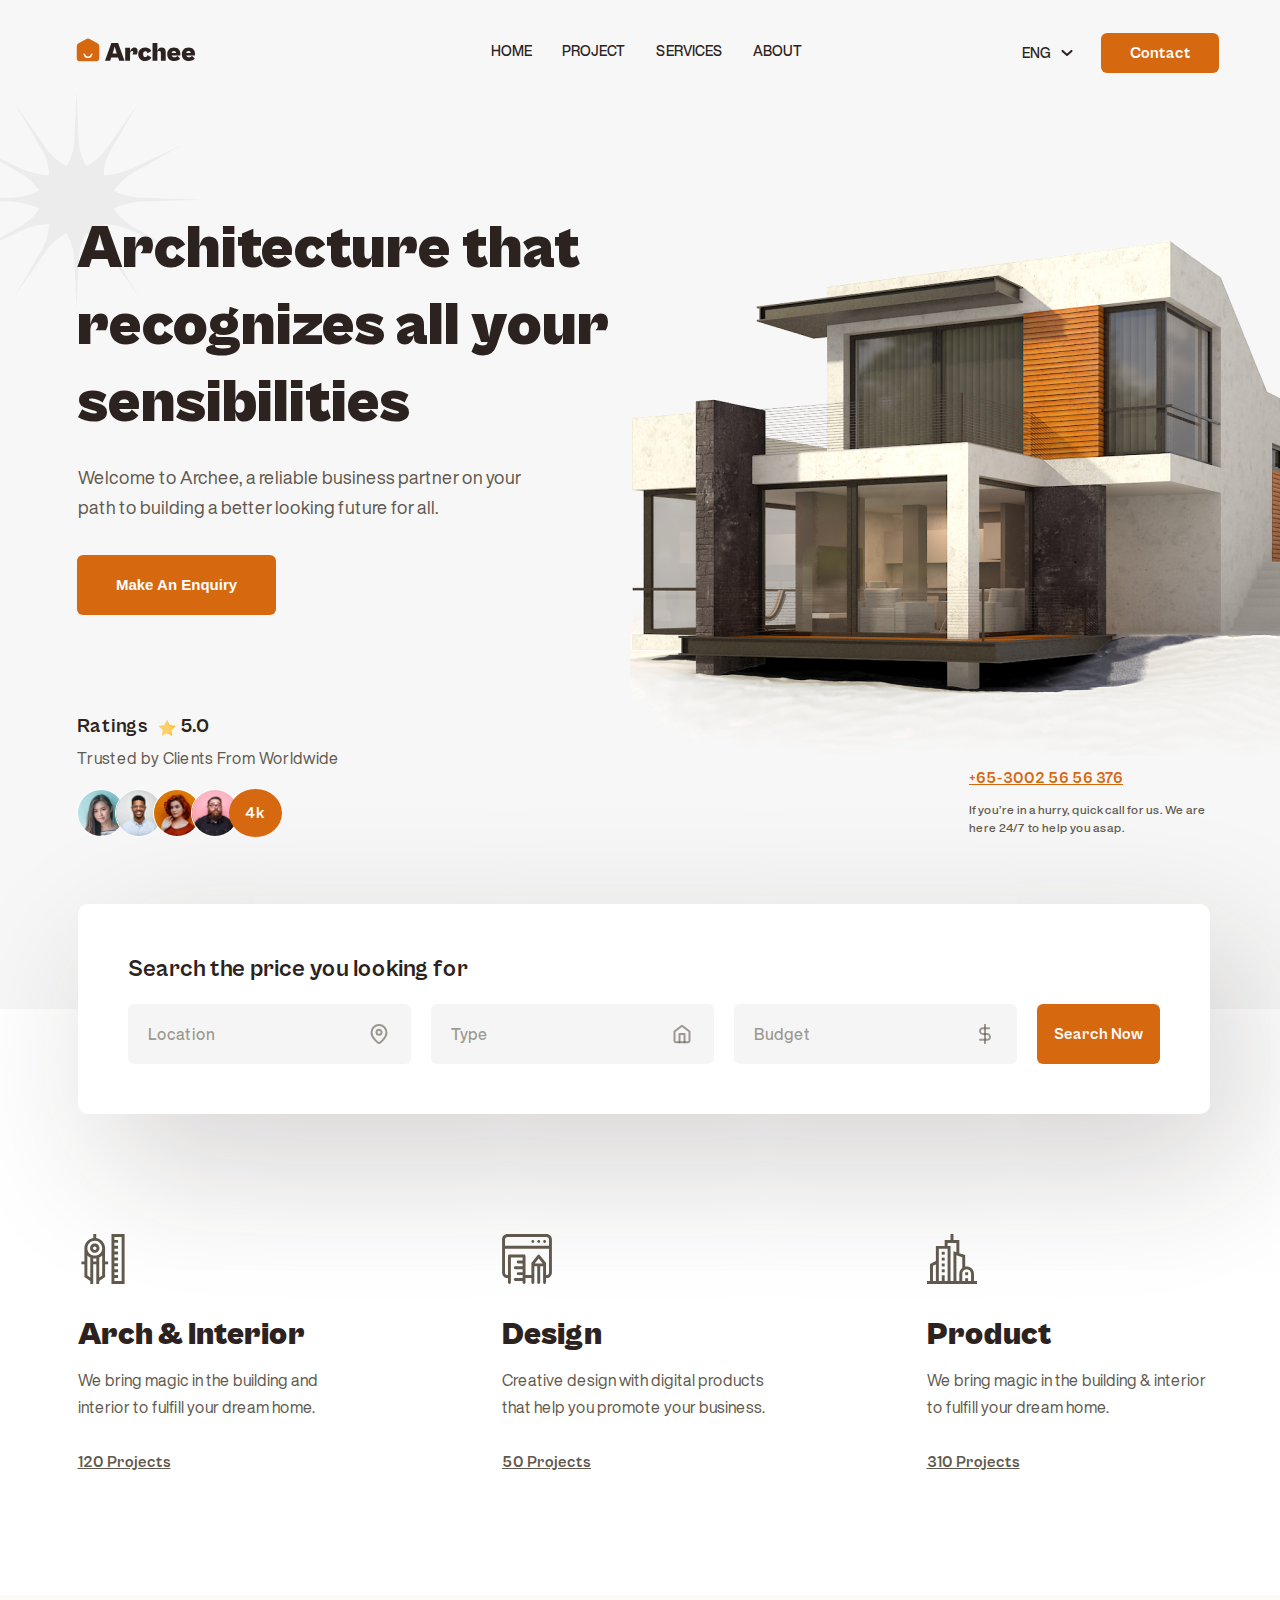
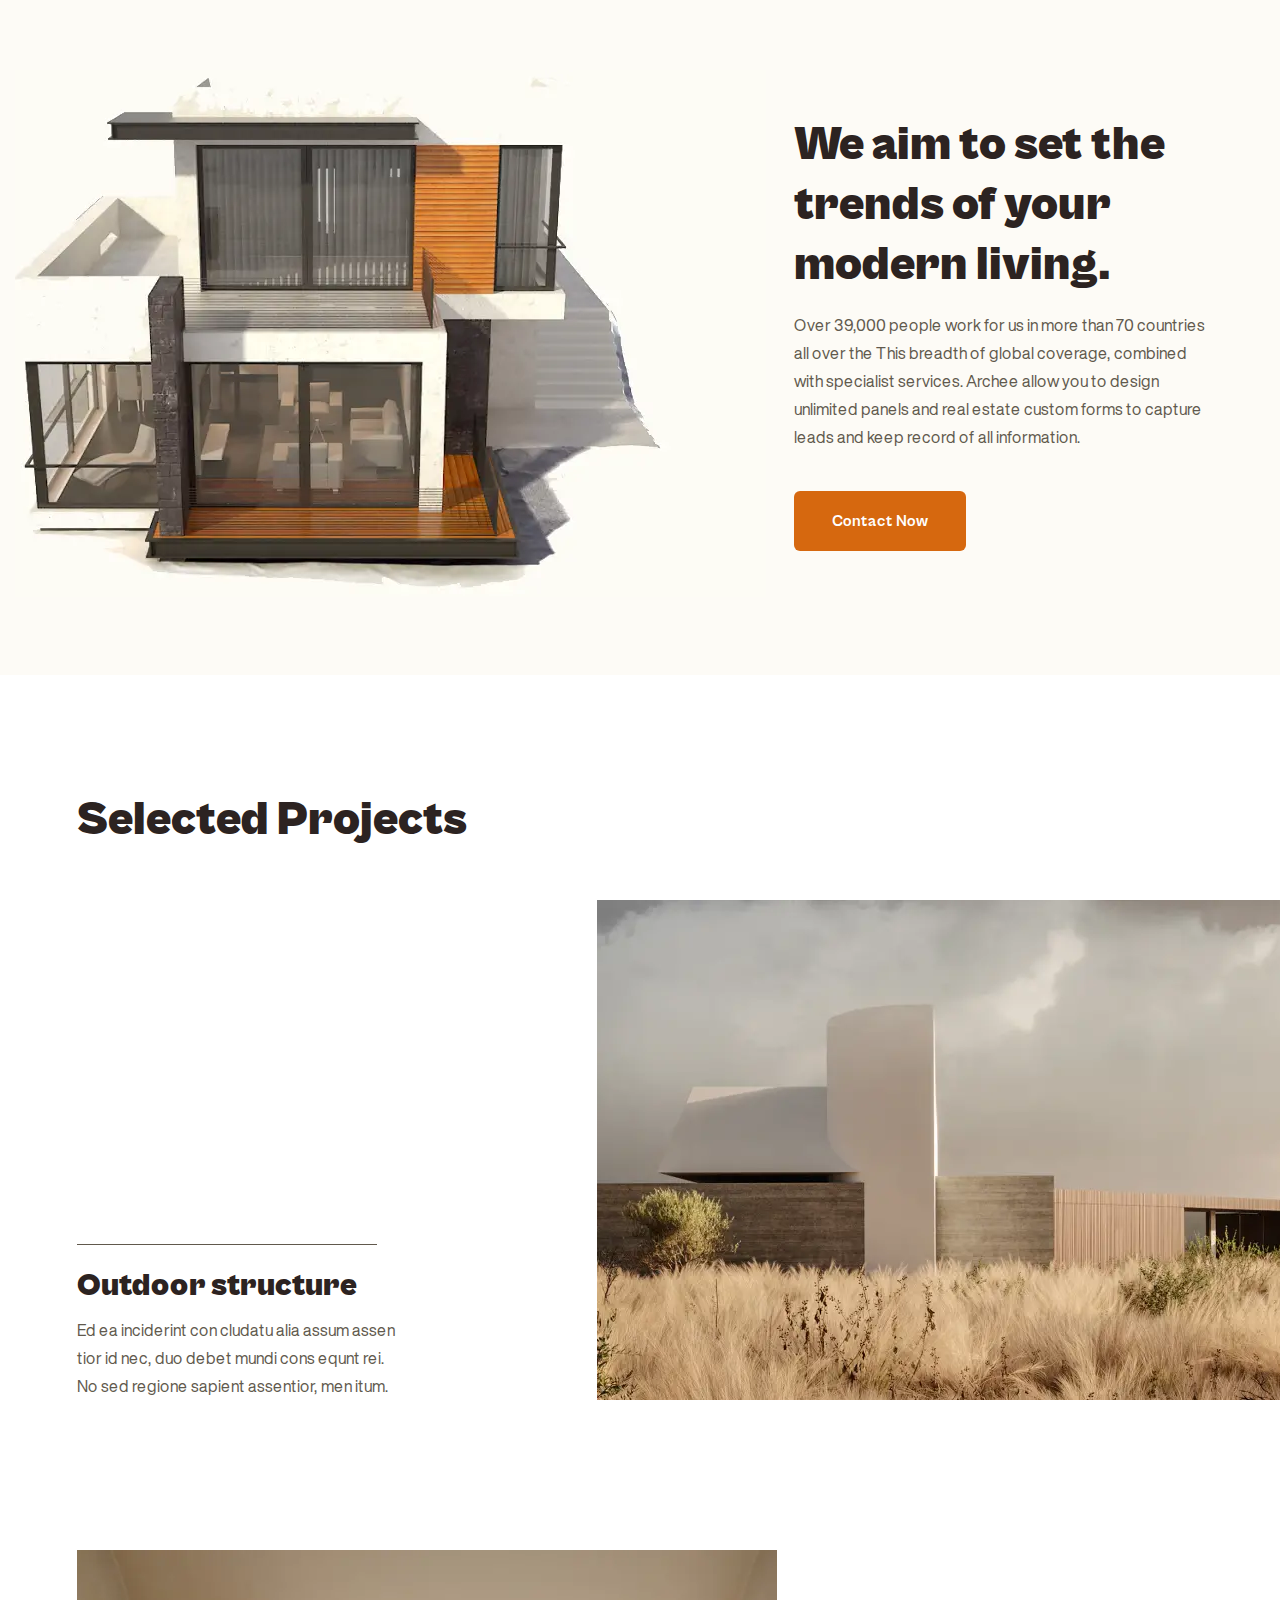
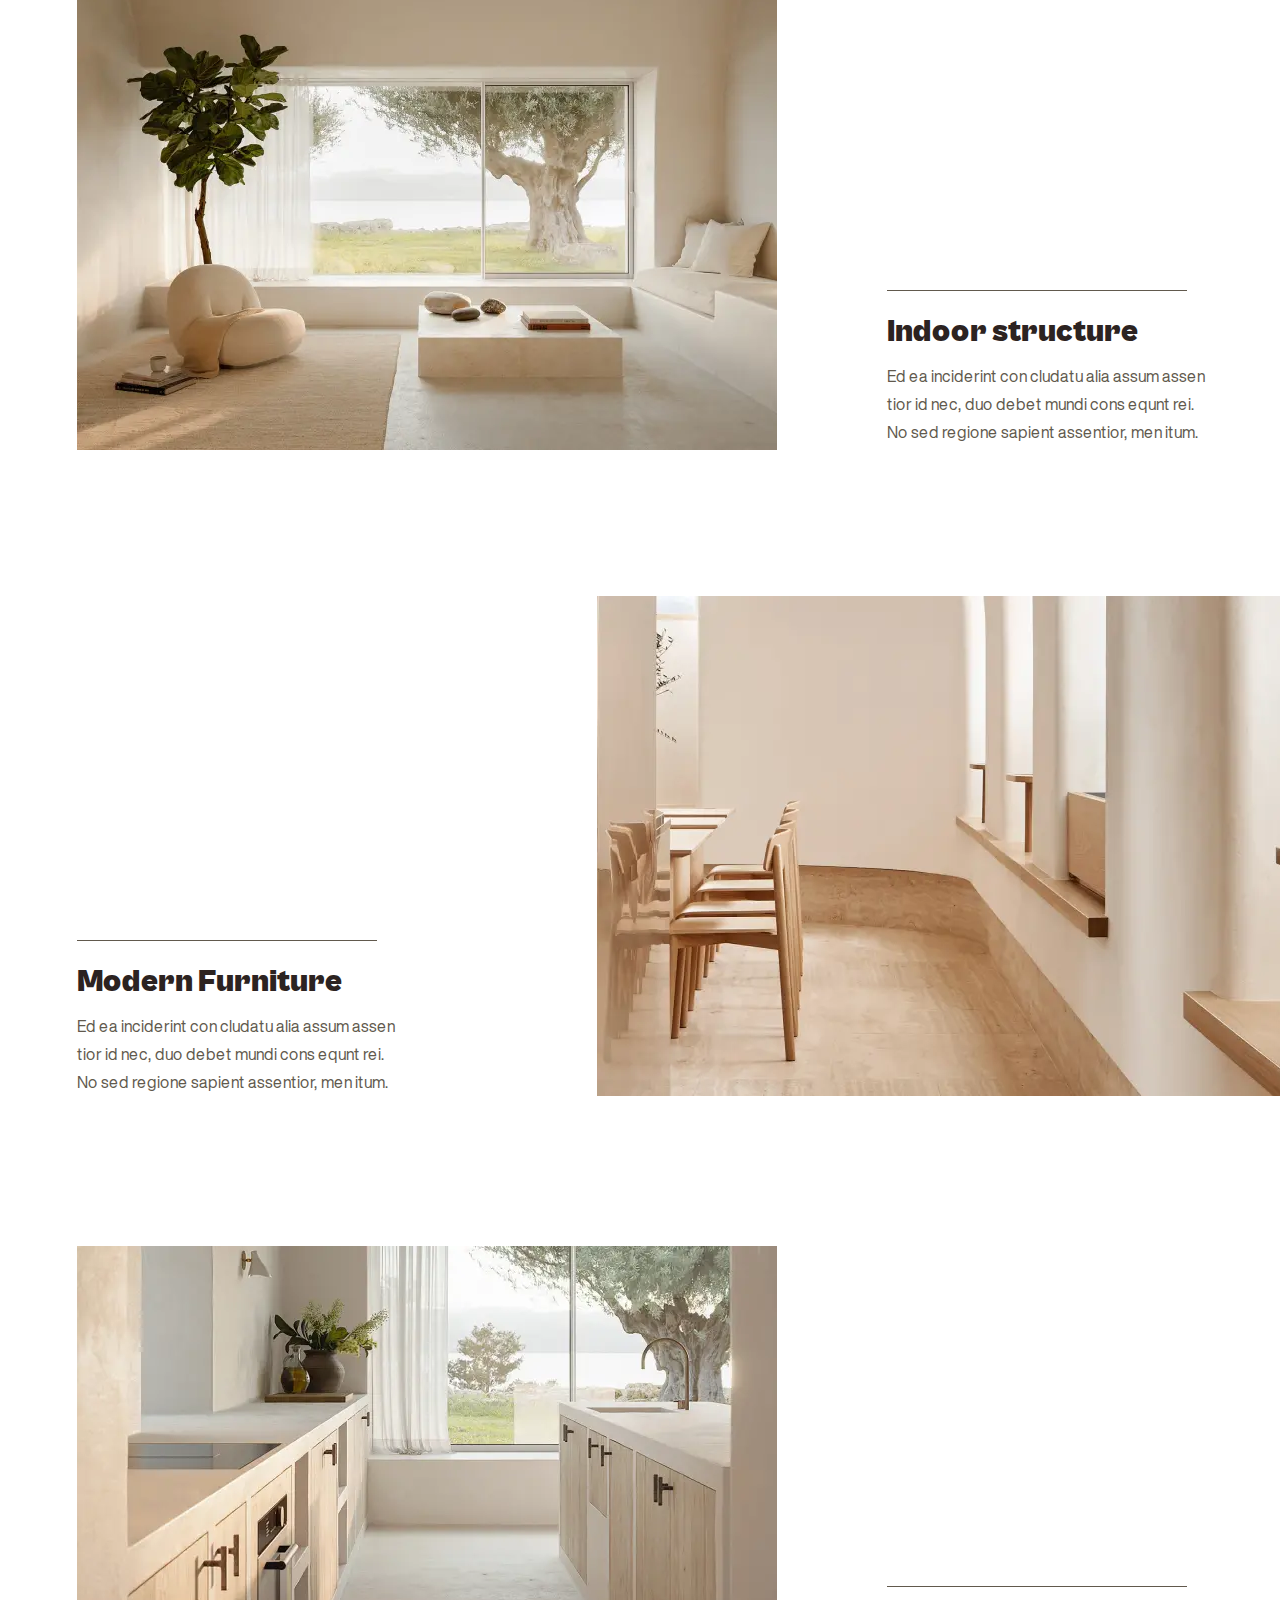
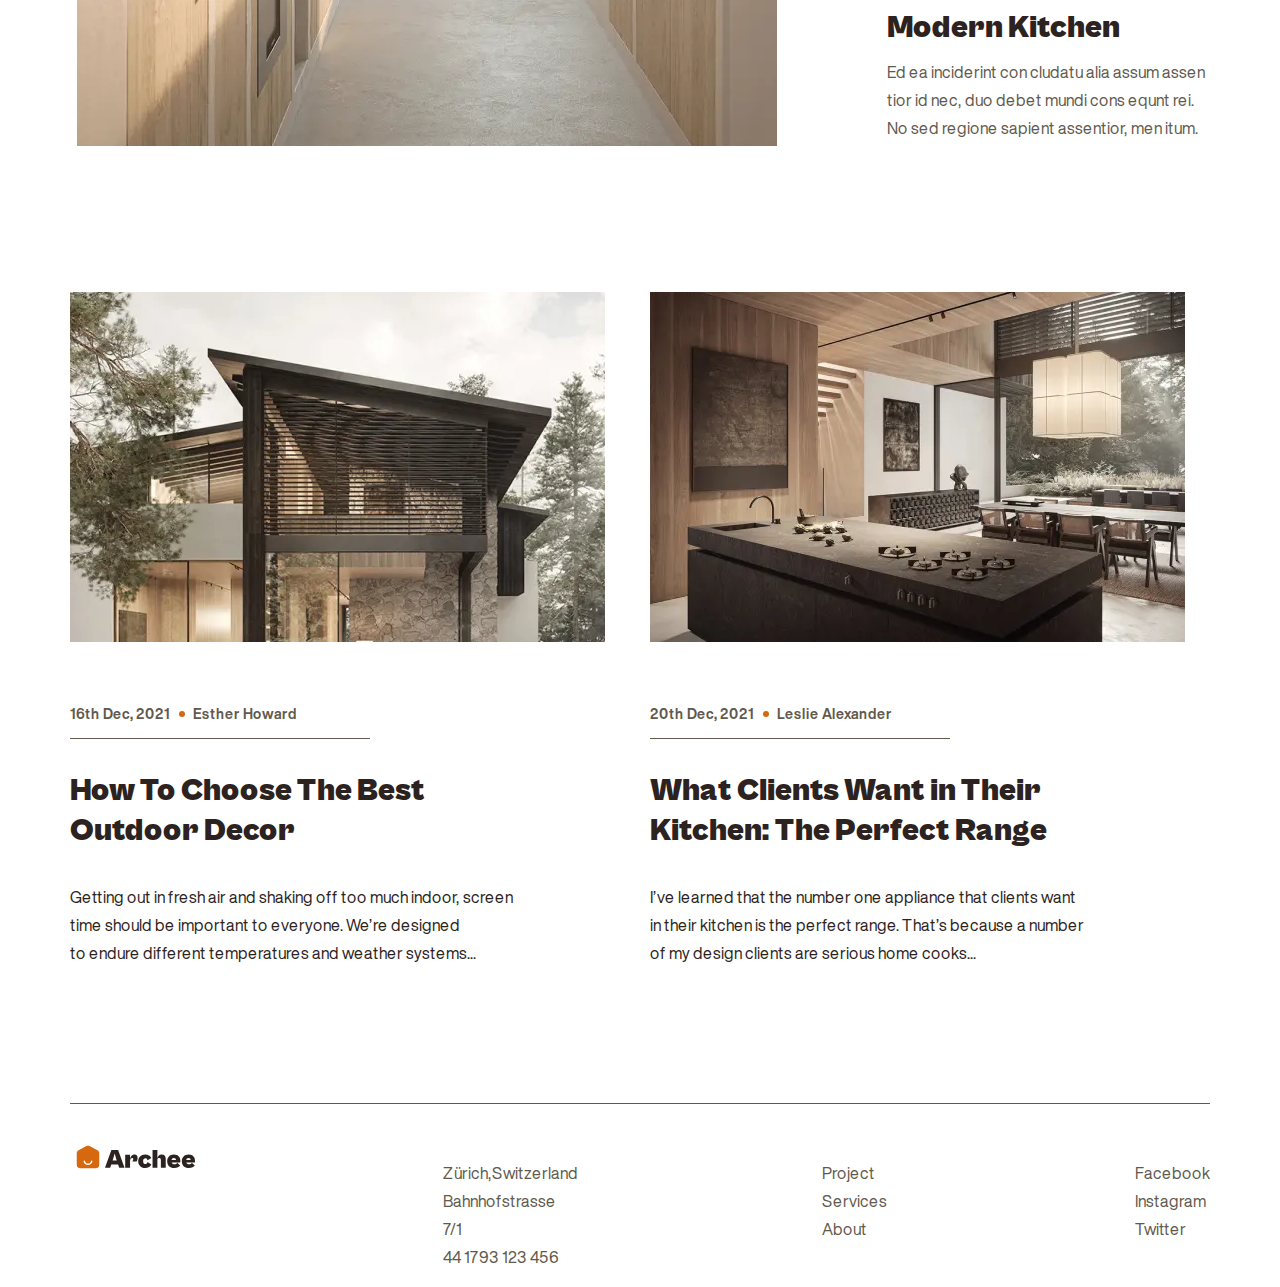
==== commit 0cd7bfea: "next blocks" ====
--- a/public/index.html
+++ b/public/index.html
@@ -40,14 +40,14 @@
                     </ul>                 </nav>                 <div class="header-contact__block">-                    <div class="header__button">-                        <button class="header__button-btn">-                            eng-                            <svg width="12" height="7" viewBox="0 0 12 7" fill="none" xmlns="http://www.w3.org/2000/svg">-                                <path d="M1.5 1L6 5.04167L10.5 1" stroke="#2C2321" stroke-width="2" stroke-linecap="round" stroke-linejoin="round" />-                            </svg>-                        </button>-                    </div>+                    <ul class="header__leng leng">+                        <li class="leng__item">+                            <a href="#eng" class="leng__link">eng</a>+                        </li>+                        <li class="leng__item">+                            <a href="#rus" class="leng__link">rus</a>+                        </li>+                    </ul>                     <div class="header__contact">                         <button class="header__contact-link">Contact</button>                     </div>@@ -60,7 +60,7 @@
             <!-- hero -->             <section class="hero">                 <div class="container">-                    <div class="hero__wrapper-ministar"></div>+                    <!-- <div class="hero__wrapper-ministar"></div> -->                     <div class="hero__wrapper">                         <div class="hero__info">                             <div class="hero__wrapper-info">@@ -146,14 +146,15 @@
              <!-- /hero -->             <!-- top-form -->-            <section class="top-form">-                <div class="container">-                    <h2 class="top-form__title">Search the price you looking for</h2>-                    <form class="top__form">-                        <input type="text" class="top__form-input icon__1" placeholder="Location" />-                        <input type="text" class="top__form-input icon__2" placeholder="Type" />-                        <input type="text" class="top__form-input icon__3" placeholder="Budget" />-                        <button class="btn__search">Search Now</button>+            <section class="search container main__search">+                <div class="search__block">+                    <h2 class="search__title">Search the price you looking for</h2>+                    <form action="#" class="search-form">+                        <input type="text" class="search-form__field search-form__field-location" placeholder="Location" />+                        <input type="text" class="search-form__field search-form__field-type" placeholder="Type" />+                        <input type="text" class="search-form__field search-form__field-budget" placeholder="Budget" />++                        <button class="btn btn_search">Search Now</button>                     </form>                 </div>             </section>@@ -218,7 +219,148 @@
             </section>              <!-- /modern -->+            <!-- selected -->+            <section class="selected">+                <h2 class="vhidden">Selected Projects</h2>+                <div class="container">+                    <h2 class="selected__title">Selected Projects</h2>+                    <ul class="selected__list">+                        <li class="selected__list-left">+                            <h3 class="list-title">Outdoor structure</h3>+                            <p class="list-text">+                                Ed&nbsp;ea&nbsp;inciderint con cludatu alia assum assen tior+                                id&nbsp;nec, duo debet mundi cons equnt rei. No&nbsp;sed regione+                                sapient assentior, men itum.+                            </p>+                        </li>+                        <li class="selected__list-right list-left__img">+                            <picture><source srcset="img/selected_img-1.webp" type="image/webp"><img src="img/selected_img-1.png" alt="selected-images" /></picture>+                        </li>+                    </ul>+                    <ul class="selected__list list-revers">+                        <li class="selected__list-left">+                            <h3 class="list-title">Indoor structure</h3>+                            <p class="list-text">+                                Ed&nbsp;ea&nbsp;inciderint con cludatu alia assum assen tior+                                id&nbsp;nec, duo debet mundi cons equnt rei. No&nbsp;sed regione+                                sapient assentior, men itum.+                            </p>+                        </li>+                        <li class="selected__list-right list-right__padding">+                            <picture><source srcset="img/selected_img-2.webp" type="image/webp"><img src="img/selected_img-2.png" alt="selected-images" /></picture>+                        </li>+                    </ul>+                    <ul class="selected__list">+                        <li class="selected__list-left">+                            <h3 class="list-title">Modern Furniture</h3>+                            <p class="list-text">+                                Ed&nbsp;ea&nbsp;inciderint con cludatu alia assum assen tior+                                id&nbsp;nec, duo debet mundi cons equnt rei. No&nbsp;sed regione+                                sapient assentior, men itum.+                            </p>+                        </li>+                        <li class="selected__list-right list-left__img">+                            <picture><source srcset="img/selected_img-3.webp" type="image/webp"><img src="img/selected_img-3.png" alt="selected-images" /></picture>+                        </li>+                    </ul>+                    <ul class="selected__list list-revers">+                        <li class="selected__list-left">+                            <h3 class="list-title">Modern Kitchen</h3>+                            <p class="list-text">+                                Ed&nbsp;ea&nbsp;inciderint con cludatu alia assum assen tior+                                id&nbsp;nec, duo debet mundi cons equnt rei. No&nbsp;sed regione+                                sapient assentior, men itum.+                            </p>+                        </li>+                        <li class="selected__list-right list-right__padding">+                            <picture><source srcset="img/selected_img-4.webp" type="image/webp"><img src="img/selected_img-4.png" alt="selected-images" /></picture>+                        </li>+                    </ul>+                </div>+            </section>++            <!-- /selected -->+            <!-- best -->+            <section class="best">+                <div class="container">+                    <ul class="best-list">+                        <li class="best-list__left">+                            <picture><source srcset="img/best-img_1.webp" type="image/webp"><img src="img/best-img_1.jpg" alt="images-decor" class="best-images" /></picture>+                            <div class="best-info__bloks">+                                <span class="best-info__bloks-descr">16th Dec, 2021</span>+                                <span class="best-info__bloks-icon"></span>+                                <span class="best-info__bloks-descr">Esther Howard</span>+                            </div>+                            <h3 class="best-title">How To&nbsp;Choose The Best Outdoor Decor</h3>+                            <p class="best-text">+                                Getting out in&nbsp;fresh air and shaking off too much indoor, screen+                                time should be&nbsp;important to&nbsp;everyone. We&rsquo;re designed+                                to&nbsp;endure different temperatures and weather systems...+                            </p>+                        </li>+                        <li class="best-list__right">+                            <picture><source srcset="img/best-img_2.webp" type="image/webp"><img src="img/best-img_2.jpg" alt="images-decor" class="best-images" /></picture>+                            <div class="best-info__bloks">+                                <span class="best-info__bloks-descr">20th Dec, 2021</span>+                                <span class="best-info__bloks-icon"></span>+                                <span class="best-info__bloks-descr">Leslie Alexander</span>+                            </div>+                            <h3 class="best-title">+                                What Clients Want in&nbsp;Their Kitchen: The Perfect Range+                            </h3>+                            <p class="best-text">+                                I&rsquo;ve learned that the number one appliance that clients want+                                in&nbsp;their kitchen is&nbsp;the perfect range. That&rsquo;s because+                                a&nbsp;number of&nbsp;my&nbsp;design clients are serious home cooks...+                            </p>+                        </li>+                    </ul>+                </div>+            </section>++            <!-- /best -->         </main>+        <!-- footer -->+        <footer class="footer">+            <div class="container">+                <div class="footer-wrapper">+                    <a href="#" class="header__logo-link">+                        <picture><source srcset="img/logo-footer.svg" type="image/webp"><img src="img/logo-footer.svg" alt="Archee" /></picture>+                    </a>+                    <ul class="footer-list__address">+                        <li class="footer-list__address-item">Zürich,Switzerland</li>+                        <li class="footer-list__address-item">Bahnhofstrasse 7/1</li>+                        <li class="footer-list__address-item">+                            <a href="tel:441793123456" class="footer-list__addres-item-link">44 1793 123 456</a>+                        </li>+                    </ul>+                    <ul class="footer-list__menu">+                        <li class="footer-list__menu-item">+                            <a href="#" class="footer-list__menu-item-link">Project</a>+                        </li>+                        <li class="footer-list__menu-item">+                            <a href="#" class="footer-list__menu-item-link">Services</a>+                        </li>+                        <li class="footer-list__menu-item">+                            <a href="#" class="footer-list__menu-item-link">About</a>+                        </li>+                    </ul>+                    <ul class="footer-list__social">+                        <li class="footer-list__social-item">+                            <a href="#" class="footer-list__social-item-link">Facebook</a>+                        </li>+                        <li class="footer-list__social-item">+                            <a href="#" class="footer-list__social-item-link">Instagram</a>+                        </li>+                        <li class="footer-list__social-item">+                            <a href="#" class="footer-list__social-item-link">Twitter</a>+                        </li>+                    </ul>+                </div>+            </div>+        </footer>++        <!-- /footer -->     </div> </body> --- a/public/css/main.min.css
+++ b/public/css/main.min.css
@@ -1,2 +1,2 @@
-@font-face{font-family:"Cabinet Grotesk";font-weight:700;font-style:normal;src:url(/font/CabinetGrotesk/CabinetGrotesk-Bold.eot);src:local("Cabinet Grotesk"),url(/font/CabinetGrotesk/CabinetGrotesk-Bold.eot?#iefix) format("embedded-opentype"),url(/font/CabinetGrotesk/CabinetGrotesk-Bold.woff2) format("woff2"),url(/font/CabinetGrotesk/CabinetGrotesk-Bold.woff) format("woff"),url(/font/CabinetGrotesk/CabinetGrotesk-Bold.ttf) format("truetype")}@font-face{font-family:"Cabinet Grotesk";font-weight:900;font-style:normal;src:url(/font/CabinetGrotesk/CabinetGrotesk-Black.eot);src:local("Cabinet Grotesk"),url(/font/CabinetGrotesk/CabinetGrotesk-Black.eot?#iefix) format("embedded-opentype"),url(/font/CabinetGrotesk/CabinetGrotesk-Black.woff2) format("woff2"),url(/font/CabinetGrotesk/CabinetGrotesk-Black.woff) format("woff"),url(/font/CabinetGrotesk/CabinetGrotesk-Black.ttf) format("truetype")}@font-face{font-family:"Helvetica Now Display";font-weight:400;font-style:normal;src:url(/font/HelveticaNowDisplay/HelveticaNowDisplay-Regular.eot);src:local("Helvetica Now Display"),url(/font/HelveticaNowDisplay/HelveticaNowDisplay-Regular.eot?#iefix) format("embedded-opentype"),url(/font/HelveticaNowDisplay/HelveticaNowDisplay-Regular.woff2) format("woff2"),url(/font/HelveticaNowDisplay/HelveticaNowDisplay-Regular.woff) format("woff"),url(/font/HelveticaNowDisplay/HelveticaNowDisplay-Regular.ttf) format("truetype")}@font-face{font-family:"Helvetica Now Display";font-weight:500;font-style:normal;src:url(/font/HelveticaNowDisplay/HelveticaNowDisplay-Medium.eot);src:local("Helvetica Now Display"),url(/font/HelveticaNowDisplay/HelveticaNowDisplay-Medium.eot?#iefix) format("embedded-opentype"),url(/font/HelveticaNowDisplay/HelveticaNowDisplay-Medium.woff2) format("woff2"),url(/font/HelveticaNowDisplay/HelveticaNowDisplay-Medium.woff) format("woff"),url(/font/HelveticaNowDisplay/HelveticaNowDisplay-Medium.ttf) format("truetype")}@font-face{font-family:"Helvetica Now Display";font-weight:700;font-style:normal;src:url(/font/HelveticaNowDisplay/HelveticaNowDisplay-Bold.eot);src:local("Helvetica Now Display"),url(/font/HelveticaNowDisplay/HelveticaNowDisplay-Bold.eot?#iefix) format("embedded-opentype"),url(/font/HelveticaNowDisplay/HelveticaNowDisplay-Bold.woff2) format("woff2"),url(/font/HelveticaNowDisplay/HelveticaNowDisplay-Bold.woff) format("woff"),url(/font/HelveticaNowDisplay/HelveticaNowDisplay-Bold.ttf) format("truetype")}*,::after,::before{-webkit-box-sizing:border-box;box-sizing:border-box}body,html{padding:0;margin:0;min-height:100vh;overflow-x:hidden;background-color:#f7f7f7;font-family:"Helvetica Now Display";font-weight:400;font-style:normal;font-size:16px;line-height:1.75}.vhidden{position:absolute;width:1px;height:1px;margin:-1px;border:0;padding:0;clip:rect(0 0 0 0);overflow:hidden}img{max-width:100%}.wrapper{max-width:1440px;min-width:280px;min-height:100%;margin:0 auto;overflow-x:hidden;background-color:#fff;color:#61594d}.container{max-width:1170px;padding-left:15px;padding-right:15px;margin:0 auto}.header{padding-top:33px;padding-bottom:16.22px;background-color:#f7f7f7}.header-container{display:-webkit-box;display:-ms-flexbox;display:flex;-webkit-box-align:center;-ms-flex-align:center;align-items:center;-webkit-box-pack:justify;-ms-flex-pack:justify;justify-content:space-between}.header__logo-link{display:inline-block;margin-top:2px;margin-left:6px}.nav-menu{padding-bottom:7px;margin-right:7px}.nav-menu__list{display:-webkit-box;display:-ms-flexbox;display:flex;-webkit-box-align:center;-ms-flex-align:center;align-items:center;list-style:none;padding:0;margin:0}.nav-menu__list-item{padding-right:30px}.nav-menu__list-item:last-child{padding-right:0}.nav-menu__list .nav-menu__link{text-decoration:none;border:0;font-family:inherit;font-weight:500;font-size:14px;line-height:21px;text-transform:uppercase;color:#2c2321;-webkit-transition:.3s ease-in-out;-o-transition:.3s ease-in-out;transition:.3s ease-in-out}.nav-menu__list .nav-menu__link:hover{text-decoration:underline}.header-contact__block{display:-webkit-box;display:-ms-flexbox;display:flex;-webkit-box-align:center;-ms-flex-align:center;align-items:center}.header__button-btn,.header__contact-link{text-decoration:none;display:inline-block;border:0;cursor:pointer}.header__button-btn{background-color:transparent;font-size:14px;font-weight:500;text-transform:uppercase;color:#2c2321;padding:0 0 12px;margin-left:-80px}.header__contact-link{color:#fff;background-color:#d6680f;border-radius:6px;font-weight:700;font-size:16px;line-height:20px;width:118px;height:38px;-webkit-transition:.3s ease-in-out;-o-transition:.3s ease-in-out;transition:.3s ease-in-out;margin-right:-9px;padding:0 0 4px}.header__contact-link:hover,.hero__link:hover,.modern-btn:hover{background-color:#f7f7f7;color:#d6680f;border:2px solid #d6680f}.hero{background-color:#f7f7f7;padding-bottom:140px}.hero__info{display:-webkit-box;display:-ms-flexbox;display:flex;position:relative}.hero__wrapper-title{margin:0;max-width:748px;min-height:355px;font-family:"Cabinet Grotesk",sans-serif;font-weight:900;font-size:62px;line-height:77px;color:#2c2321;padding-top:121px;padding-left:7px}.hero__wrapper-ministar::after{content:url(../img/star-combo-4.svg);position:absolute;left:15px}.hero__text{max-width:452px;font-weight:400;font-size:18px;line-height:30px;color:#61594d;padding-left:8px;padding-bottom:15px}.hero__link{width:199px;height:60px;text-decoration:none;display:inline-block;border:0;padding:0;cursor:pointer;font-weight:700;line-height:.8;font-size:15px;color:#fff;background-color:#d6680f;border-radius:6px;margin-left:7px;-webkit-transition:.3s ease-in-out;-o-transition:.3s ease-in-out;transition:.3s ease-in-out}.hero__wrapper-banner{margin:0;max-width:838px;min-height:600px}.hero__wrapper-banner::after{content:url(../img/3D-modern-house.png);position:absolute;top:121px;left:560px}.hero__raiting{display:-webkit-box;display:-ms-flexbox;display:flex}.hero__raiting-text{font-family:"Cabinet Grotesk",sans-serif;font-weight:700;font-size:20px;line-height:22px;letter-spacing:.02em;color:#2c2321;padding-right:10px;padding-bottom:5px}.hero__raiting-star{padding-right:5px}.hero__raiting-number{font-family:"Cabinet Grotesk",sans-serif;font-weight:700;font-size:20px;line-height:22px;color:#2c2321}.hero__avatars{display:-webkit-box;display:-ms-flexbox;display:flex;-webkit-box-align:center;-ms-flex-align:center;align-items:center;-webkit-box-pack:justify;-ms-flex-pack:justify;justify-content:space-between;padding-top:27px;padding-left:7px}.hero__avatars-subtitle{display:inline-block;line-height:8px;letter-spacing:.02em;color:#61594d}.hero__avatars-bloks,.hero__avatars-list{display:-webkit-box;display:-ms-flexbox;display:flex}.hero__avatars-bloks{padding-top:17px}.hero__avatars-list{list-style:none;padding:0;margin:0}.hero__avatars-item img{display:block;width:48px;height:48px;border:1.5px solid #fff;border-radius:50%}.hero__avatars-item{margin-right:-10px}.hero__avatars-last{background-color:#d6680f;padding:16px;border-radius:50%;font-family:"Cabinet Grotesk",sans-serif;font-weight:700;font-size:16px;line-height:16px;letter-spacing:.02em;color:#fff;text-align:center}.hero__phone{margin-right:-8px}.hero__phone-link{text-decoration:none;border:0;display:inline-block;font-family:"Cabinet Grotesk",sans-serif;font-weight:700;font-size:16px;line-height:20px;-webkit-text-decoration-line:underline;text-decoration-line:underline;color:#d6680f;padding-top:52px}.hero__phone-text{display:block;max-width:249px;font-weight:500;font-size:12px;line-height:18px;color:#61594d;margin:10px 0 0}.modern{min-height:680px;background-color:#fdfbf6}.container-modern{max-width:1289px}.modern-list{display:-webkit-box;display:-ms-flexbox;display:flex;-webkit-box-align:center;-ms-flex-align:center;align-items:center;padding-top:75px}.modern-list__left{width:833px;height:531px;background-image:url(../img/modern-house.png);background-repeat:no-repeat;background-size:cover;background-position-x:-82px;background-position-y:-4px}.modern-list__right{max-width:419px;min-height:440px;margin-right:52px}.modern-title{font-family:"Cabinet Grotesk",sans-serif;font-weight:900;font-size:48px;line-height:60px;color:#2c2321;margin:0}.modern-text{line-height:28px;color:#61594d;padding-bottom:24px}.modern-btn{text-decoration:none;display:inline-block;border:0;padding:0;cursor:pointer;width:172px;height:60px;background-color:#d6680f;border-radius:6px;color:#fff;font-family:"Cabinet Grotesk",sans-serif;font-weight:700;font-size:16px;line-height:20px;-webkit-transition:.3s ease-in-out;-o-transition:.3s ease-in-out;transition:.3s ease-in-out}.modern-btn:hover{background-color:#fff}.products{margin-top:120px;margin-bottom:120px;padding-left:15px}.products__list{list-style:none;padding:0;margin:0;display:-webkit-box;display:-ms-flexbox;display:flex;-webkit-box-align:center;-ms-flex-align:center;align-items:center;-webkit-box-pack:justify;-ms-flex-pack:justify;justify-content:space-between}.products__list-item{max-width:291px}.products-title{font-family:"Cabinet Grotesk",sans-serif;font-weight:900;font-size:32px;line-height:.7;color:#2c2321;margin-bottom:0;padding-bottom:4px}.products-link,.products-text{font-size:16px;line-height:1.7;color:#61594d}.products-link{display:inline-block;font-family:"Cabinet Grotesk",sans-serif;line-height:20px;-webkit-transition:.3s ease-in-out;-o-transition:.3s ease-in-out;transition:.3s ease-in-out;margin-top:15px}.products-link:hover{color:#d6680f}.top-form{display:-webkit-box;display:-ms-flexbox;display:flex;-webkit-box-pack:center;-ms-flex-pack:center;justify-content:center;-webkit-box-align:center;-ms-flex-align:center;align-items:center;max-width:1125px;height:210px;-webkit-box-shadow:30px 50px 150px rgba(39,31,26,.2);box-shadow:30px 50px 150px rgba(39,31,26,.2);border-radius:10px;background-color:#fff;margin:-72px auto 0}.top__form{max-width:1080px;min-height:80px;padding-top:15px;padding-left:23px;position:relative}.top__form-input{width:271px;height:60px;background:#f5f5f5;border:0;border-radius:6px;padding-left:20px;padding-right:20px;margin-right:20px;background-repeat:no-repeat;outline:0}.top__form-input::-webkit-input-placeholder{font-size:16px;font-weight:500;line-height:1;color:rgba(97,89,77,.6)}.top__form-input::-moz-placeholder{font-size:16px;font-weight:500;line-height:1;color:rgba(97,89,77,.6)}.top__form-input:-ms-input-placeholder{font-size:16px;font-weight:500;line-height:1;color:rgba(97,89,77,.6)}.top__form-input::-ms-input-placeholder{font-size:16px;font-weight:500;line-height:1;color:rgba(97,89,77,.6)}.top__form-input::placeholder{font-size:16px;font-weight:500;line-height:1;color:rgba(97,89,77,.6)}.btn__search,.top-form__title{font-family:"Cabinet Grotesk",sans-serif;font-weight:700}.top-form__title{margin:0;font-size:24px;color:#2c2321;padding-left:22px}.btn__search{text-decoration:none;display:inline-block;border:0;padding:0;cursor:pointer;width:166px;height:60px;background-color:#d6680f;font-size:16px;line-height:.8;color:#fff;border-radius:6px;-webkit-transition:.3s ease-in-out;-o-transition:.3s ease-in-out;transition:.3s ease-in-out}.btn__search:hover{background-color:#fff;color:#d6680f;border:2px solid #d6680f}.icon__1,.icon__2,.icon__3{background-image:url(../img/location-icon.svg);background-position-x:231px;background-position-y:20px}.icon__2,.icon__3{background-image:url(../img/home-icon.svg);background-position-x:227px}.icon__3{background-image:url(../img/dollar-icon.svg);background-position-x:225px}@supports (-webkit-appearance:none){.modern-list__left{background-image:url(../img/modern-house.webp)}.icon__1{background-image:url(../img/location-icon.svg)}.icon__2{background-image:url(../img/home-icon.svg)}.icon__3{background-image:url(../img/dollar-icon.svg)}}
-/*# sourceMappingURL=[data-uri] */+@font-face{font-family:"Cabinet Grotesk";font-weight:700;font-style:normal;src:url(/font/CabinetGrotesk/CabinetGrotesk-Bold.eot);src:local("Cabinet Grotesk"),url(/font/CabinetGrotesk/CabinetGrotesk-Bold.eot?#iefix) format("embedded-opentype"),url(/font/CabinetGrotesk/CabinetGrotesk-Bold.woff2) format("woff2"),url(/font/CabinetGrotesk/CabinetGrotesk-Bold.woff) format("woff"),url(/font/CabinetGrotesk/CabinetGrotesk-Bold.ttf) format("truetype")}@font-face{font-family:"Cabinet Grotesk";font-weight:900;font-style:normal;src:url(/font/CabinetGrotesk/CabinetGrotesk-Black.eot);src:local("Cabinet Grotesk"),url(/font/CabinetGrotesk/CabinetGrotesk-Black.eot?#iefix) format("embedded-opentype"),url(/font/CabinetGrotesk/CabinetGrotesk-Black.woff2) format("woff2"),url(/font/CabinetGrotesk/CabinetGrotesk-Black.woff) format("woff"),url(/font/CabinetGrotesk/CabinetGrotesk-Black.ttf) format("truetype")}@font-face{font-family:"Helvetica Now Display";font-weight:400;font-style:normal;src:url(/font/HelveticaNowDisplay/HelveticaNowDisplay-Regular.eot);src:local("Helvetica Now Display"),url(/font/HelveticaNowDisplay/HelveticaNowDisplay-Regular.eot?#iefix) format("embedded-opentype"),url(/font/HelveticaNowDisplay/HelveticaNowDisplay-Regular.woff2) format("woff2"),url(/font/HelveticaNowDisplay/HelveticaNowDisplay-Regular.woff) format("woff"),url(/font/HelveticaNowDisplay/HelveticaNowDisplay-Regular.ttf) format("truetype")}@font-face{font-family:"Helvetica Now Display";font-weight:500;font-style:normal;src:url(/font/HelveticaNowDisplay/HelveticaNowDisplay-Medium.eot);src:local("Helvetica Now Display"),url(/font/HelveticaNowDisplay/HelveticaNowDisplay-Medium.eot?#iefix) format("embedded-opentype"),url(/font/HelveticaNowDisplay/HelveticaNowDisplay-Medium.woff2) format("woff2"),url(/font/HelveticaNowDisplay/HelveticaNowDisplay-Medium.woff) format("woff"),url(/font/HelveticaNowDisplay/HelveticaNowDisplay-Medium.ttf) format("truetype")}@font-face{font-family:"Helvetica Now Display";font-weight:700;font-style:normal;src:url(/font/HelveticaNowDisplay/HelveticaNowDisplay-Bold.eot);src:local("Helvetica Now Display"),url(/font/HelveticaNowDisplay/HelveticaNowDisplay-Bold.eot?#iefix) format("embedded-opentype"),url(/font/HelveticaNowDisplay/HelveticaNowDisplay-Bold.woff2) format("woff2"),url(/font/HelveticaNowDisplay/HelveticaNowDisplay-Bold.woff) format("woff"),url(/font/HelveticaNowDisplay/HelveticaNowDisplay-Bold.ttf) format("truetype")}*,::after,::before{-webkit-box-sizing:border-box;box-sizing:border-box}body,html{padding:0;margin:0;min-height:100vh;overflow-x:hidden;background-color:#f7f7f7;font-family:"Helvetica Now Display";font-weight:400;font-style:normal;font-size:16px;line-height:1.75}.vhidden{position:absolute;width:1px;height:1px;margin:-1px;border:0;padding:0;clip:rect(0 0 0 0);overflow:hidden}img{max-width:100%}.wrapper{max-width:1440px;min-width:280px;min-height:100%;margin:0 auto;overflow-x:hidden;background-color:#fff;color:#61594d}.container{max-width:1170px;padding-left:15px;padding-right:15px;margin:0 auto}.footer{margin-top:120px}.footer-wrapper{padding-top:40px;display:-webkit-box;display:-ms-flexbox;display:flex;-webkit-box-pack:justify;-ms-flex-pack:justify;justify-content:space-between;background-image:url(../img/bigline-icon.svg);background-repeat:no-repeat}.footer-list__address{max-width:170px}.footer-list__address-item{list-style:none;padding:0;margin:0;font-family:"Helvetica Now Display";font-weight:400;font-style:normal;font-size:16px;line-height:1.75;color:#61594d}.footer-list__address-item:last-child{padding-bottom:0}.footer-list__addres-item-link{text-decoration:none;border:0;font-family:"Helvetica Now Display";font-weight:400;font-style:normal;font-size:16px;line-height:1.75;color:#61594d}.footer-list__menu{max-width:170px}.footer-list__menu-item{list-style:none;padding:0;margin:0}.footer-list__menu-item-link{text-decoration:none;border:0;font-family:"Helvetica Now Display";font-weight:400;font-style:normal;font-size:16px;line-height:1.75;color:#61594d}.footer-list__social{max-width:170px}.footer-list__social-item{list-style:none;padding:0;margin:0}.footer-list__social-item-link{text-decoration:none;border:0;font-family:"Helvetica Now Display";font-weight:400;font-style:normal;font-size:16px;line-height:1.75;color:#61594d}.header{padding-top:33px;padding-bottom:16.22px;background-color:#f7f7f7}.header-container{display:-webkit-box;display:-ms-flexbox;display:flex;-webkit-box-align:center;-ms-flex-align:center;align-items:center;-webkit-box-pack:justify;-ms-flex-pack:justify;justify-content:space-between}.header__logo-link{display:inline-block;margin-top:2px;margin-left:6px}.nav-menu{padding-bottom:7px;margin-right:-77px}.nav-menu__list{display:-webkit-box;display:-ms-flexbox;display:flex;-webkit-box-align:center;-ms-flex-align:center;align-items:center;list-style:none;padding:0;margin:0}.nav-menu__list-item{padding-right:30px}.nav-menu__list-item:last-child{padding-right:0}.nav-menu__list .nav-menu__link{text-decoration:none;border:0;font-family:inherit;font-weight:500;font-size:14px;line-height:1.4285714286;text-transform:uppercase;color:#2c2321;-webkit-transition:.3s ease-in-out;-o-transition:.3s ease-in-out;transition:.3s ease-in-out}.nav-menu__list .nav-menu__link:hover{text-decoration:underline}.header-contact__block{display:-webkit-box;display:-ms-flexbox;display:flex;-webkit-box-align:center;-ms-flex-align:center;align-items:center}.header__button-btn,.header__contact-link{text-decoration:none;display:inline-block;border:0;cursor:pointer}.header__button-btn{background-color:transparent;font-size:14px;font-weight:500;text-transform:uppercase;color:#2c2321;padding:0 0 12px;margin-left:-80px}.header__contact-link{padding:0;font-family:"Cabinet Grotesk";font-style:normal;color:#fff;background-color:#d6680f;border-radius:6px;font-weight:700;font-size:16px;line-height:1.25;width:118px;height:40px;-webkit-transition:.3s ease-in-out;-o-transition:.3s ease-in-out;transition:.3s ease-in-out;margin-right:-9px}.header__contact-link:hover{background-color:#f7f7f7;color:#d6680f;border:2px solid #d6680f}.leng{list-style:none;padding:0;margin:0}.leng__link{text-decoration:none;border:0;font-family:"Helvetica Now Display";font-weight:500;font-style:normal;font-size:14px;line-height:1.5;color:#2c2321;text-transform:uppercase}.leng__item{display:none}.leng__item:first-child{display:-webkit-box;display:-ms-flexbox;display:flex;-webkit-box-align:center;-ms-flex-align:center;align-items:center}.leng__item:first-child::after{display:table;content:"";width:12px;height:7px;background:url(../img/mini-arrow.svg) no-repeat;margin-left:10px}.leng:hover .leng__item{display:-webkit-box;display:-ms-flexbox;display:flex}.leng:hover .leng__item::after{-webkit-transform:rotate(180deg);-ms-transform:rotate(180deg);transform:rotate(180deg)}.header__leng{display:block;margin-right:28px}.hero{background-color:#f7f7f7;padding-bottom:172px}.hero__info,.hero__wrapper{position:relative}.hero__wrapper::before{content:url(../img/star-combo-4.svg);position:absolute;left:-118px}.hero__info{display:-webkit-box;display:-ms-flexbox;display:flex}.hero__wrapper-title{margin:0;max-width:748px;min-height:355px;font-family:"Cabinet Grotesk",sans-serif;font-weight:900;font-size:62px;line-height:1.2419354839;color:#2c2321;padding-top:121px;padding-left:7px}.hero__text{max-width:452px;font-weight:400;font-size:18px;line-height:1.6666666667;color:#61594d;padding-left:8px;padding-bottom:15px}.hero__link{width:199px;height:60px;text-decoration:none;display:inline-block;border:0;padding:0;cursor:pointer;font-weight:700;line-height:.8;font-size:15px;color:#fff;background-color:#d6680f;border-radius:6px;margin-left:7px;-webkit-transition:.3s ease-in-out;-o-transition:.3s ease-in-out;transition:.3s ease-in-out}.hero__link:hover,.modern-btn:hover{background-color:#f7f7f7;color:#d6680f;border:2px solid #d6680f}.hero__wrapper-banner{margin:0;max-width:838px;min-height:600px}.hero__wrapper-banner::after{content:url(../img/3D-modern-house.png);position:absolute;top:121px;left:560px}.hero__raiting{display:-webkit-box;display:-ms-flexbox;display:flex}.hero__raiting-text{font-family:"Cabinet Grotesk",sans-serif;font-weight:700;font-size:20px;line-height:1.1;letter-spacing:.02em;color:#2c2321;padding-right:10px;padding-bottom:5px}.hero__raiting-star{padding-right:5px}.hero__raiting-number{font-family:"Cabinet Grotesk",sans-serif;font-weight:700;font-size:20px;line-height:1.1;color:#2c2321}.hero__avatars{display:-webkit-box;display:-ms-flexbox;display:flex;-webkit-box-align:center;-ms-flex-align:center;align-items:center;-webkit-box-pack:justify;-ms-flex-pack:justify;justify-content:space-between;padding-top:27px;padding-left:7px}.hero__avatars-subtitle{display:inline-block;line-height:8px;letter-spacing:.02em;color:#61594d}.hero__avatars-bloks,.hero__avatars-list{display:-webkit-box;display:-ms-flexbox;display:flex}.hero__avatars-bloks{padding-top:17px}.hero__avatars-list{list-style:none;padding:0;margin:0}.hero__avatars-item img{display:block;width:48px;height:48px;border:1.5px solid #fff;border-radius:50%}.hero__avatars-item{margin-right:-10px}.hero__avatars-last{background-color:#d6680f;padding:16px;border-radius:50%;font-family:"Cabinet Grotesk",sans-serif;font-weight:700;font-size:16px;line-height:16px;letter-spacing:.02em;color:#fff;text-align:center}.hero__phone{margin-right:-8px}.hero__phone-link{text-decoration:none;border:0;display:inline-block;font-family:"Cabinet Grotesk",sans-serif;font-weight:700;font-size:16px;line-height:20px;-webkit-text-decoration-line:underline;text-decoration-line:underline;color:#d6680f;padding-top:52px}.hero__phone-text{display:block;max-width:249px;font-weight:500;font-size:12px;line-height:1.5;color:#61594d;margin:10px 0 0}.main__search{margin-top:-105px}.modern{min-height:680px;background-color:#fdfbf6}.container-modern{max-width:1289px}.modern-list{display:-webkit-box;display:-ms-flexbox;display:flex;-webkit-box-align:center;-ms-flex-align:center;align-items:center;padding-top:75px}.modern-list__left{width:833px;height:531px;background-image:url(../img/modern-house.png);background-repeat:no-repeat;background-size:cover;background-position-x:-82px;background-position-y:-4px}.modern-list__right{max-width:419px;min-height:440px;margin-right:52px}.modern-title{font-family:"Cabinet Grotesk",sans-serif;font-weight:900;font-size:48px;line-height:60px;color:#2c2321;margin:0}.modern-text{line-height:28px;color:#61594d;padding-bottom:24px}.modern-btn{text-decoration:none;display:inline-block;border:0;padding:0;cursor:pointer;width:172px;height:60px;background-color:#d6680f;border-radius:6px;color:#fff;font-family:"Cabinet Grotesk",sans-serif;font-weight:700;font-size:16px;line-height:1.25;-webkit-transition:.3s ease-in-out;-o-transition:.3s ease-in-out;transition:.3s ease-in-out}.modern-btn:hover{background-color:#fff}.products{margin-top:120px;margin-bottom:120px;padding-left:15px}.products__list{list-style:none;padding:0;margin:0;display:-webkit-box;display:-ms-flexbox;display:flex;-webkit-box-align:center;-ms-flex-align:center;align-items:center;-webkit-box-pack:justify;-ms-flex-pack:justify;justify-content:space-between}.products__list-item{max-width:291px}.products-title{font-family:"Cabinet Grotesk",sans-serif;font-weight:900;font-size:32px;line-height:.7;color:#2c2321;margin-bottom:0;padding-bottom:4px}.products-link,.products-text{font-size:16px;line-height:1.7;color:#61594d}.products-link{display:inline-block;font-family:"Cabinet Grotesk",sans-serif;line-height:1.25;-webkit-transition:.3s ease-in-out;-o-transition:.3s ease-in-out;transition:.3s ease-in-out;margin-top:15px}.products-link:hover{color:#d6680f}.selected{padding-top:115px}.selected__title{margin:0;font-family:"Cabinet Grotesk";font-weight:900;font-style:normal;font-size:48px;line-height:1.25;color:#2c2321;padding:0 0 50px 7px}.selected__list{list-style:none;margin:0;display:-webkit-box;display:-ms-flexbox;display:flex;padding:0 0 138px}.selected__list-left{max-width:330px;padding-top:316px}.list-title{display:block;margin:0;font-family:"Cabinet Grotesk";font-style:normal;font-weight:900;font-size:32px;line-height:1.25;color:#2c2321;padding:0 0 10px 7px}.list-title::before{display:block;content:url(../img/line-icon.svg);margin-bottom:10px}.list-text{margin:0;font-size:16px;line-height:1.75;color:#61594d;padding:0 0 0 7px}.list-left__img img{margin-left:197px}.list-revers{-webkit-box-orient:horizontal;-webkit-box-direction:reverse;-ms-flex-direction:row-reverse;flex-direction:row-reverse}.list-right__padding{padding-right:103px;padding-top:4px}.search__block{background-color:#fff;-webkit-box-shadow:30px 50px 150px rgba(39,31,26,.2);box-shadow:30px 50px 150px rgba(39,31,26,.2);border-radius:10px;padding:50px;margin-left:8px}.search__title{padding:0;font-family:"Cabinet Grotesk";font-weight:700;font-style:normal;font-size:24px;line-height:1.25;color:#2c2321;margin:0 0 20px}.search-form{display:-webkit-box;display:-ms-flexbox;display:flex}.search-form__field{border:0;font-family:"Helvetica Now Display";font-weight:500;font-style:normal;font-size:16px;line-height:1.5;background-color:#f5f5f5;border-radius:6px;background-repeat:no-repeat;background-position:center right 22px;padding:18px 62px 18px 20px;margin-right:20px;-webkit-box-flex:1;-ms-flex-positive:1;flex-grow:1}.search-form__field-location{background-image:url(../img/location-icon.svg)}.search-form__field-type{background-image:url(../img/home-icon.svg)}.search-form__field-budget{background-image:url(../img/dollar-icon.svg)}.search-form__field::-webkit-input-placeholder{color:rgba(97,89,77,.6)}.search-form__field::-moz-placeholder{color:rgba(97,89,77,.6)}.search-form__field:-ms-input-placeholder{color:rgba(97,89,77,.6)}.search-form__field::-ms-input-placeholder{color:rgba(97,89,77,.6)}.search-form__field::placeholder{color:rgba(97,89,77,.6)}.search-form__field:focus{outline:1px solid #ddd}.btn_search{text-decoration:none;display:inline-block;border:0;padding:0;cursor:pointer;font-family:"Cabinet Grotesk";font-weight:700;font-style:normal;font-size:16px;line-height:1.25;background-color:#d6680f;border-radius:6px;width:166px;height:60px;color:#fff;-webkit-transition:.3s ease-in-out;-o-transition:.3s ease-in-out;transition:.3s ease-in-out}.btn_search:hover{background-color:#fff;border:1px solid #d6680f;color:#d6680f}.best-list{list-style:none;padding:0;margin:0;display:-webkit-box;display:-ms-flexbox;display:flex}.best-list__left{display:block;margin-right:45px}.best-info__bloks{display:-webkit-box;display:-ms-flexbox;display:flex;max-width:300px;padding-top:50px;padding-bottom:10px;border-bottom:1px solid #61594d}.best-info__bloks-descr{font-family:"Helvetica Now Display";font-weight:700;font-style:normal;font-size:14px;line-height:2;color:#61594d}.best-info__bloks-icon{width:6px;height:6px;background-image:url(../img/dot.svg);background-repeat:no-repeat;background-position-x:center;margin-top:11px;padding-left:13px;padding-right:10px}.best-text,.best-title{max-width:479px;font-family:"Cabinet Grotesk";font-weight:900;font-style:normal;font-size:32px;line-height:1.25;color:#2c2321}.best-text{max-width:458px;font-family:"Helvetica Now Display";font-weight:400;font-size:16px;line-height:1.75}@supports (-webkit-appearance:none){.footer-wrapper{background-image:url(../img/bigline-icon.svg)}.leng__item:first-child::after{background:url(../img/mini-arrow.svg) no-repeat}.modern-list__left{background-image:url(../img/modern-house.webp)}.search-form__field-location{background-image:url(../img/location-icon.svg)}.search-form__field-type{background-image:url(../img/home-icon.svg)}.search-form__field-budget{background-image:url(../img/dollar-icon.svg)}.best-info__bloks-icon{background-image:url(../img/dot.svg)}}
+/*# sourceMappingURL=[data-uri] */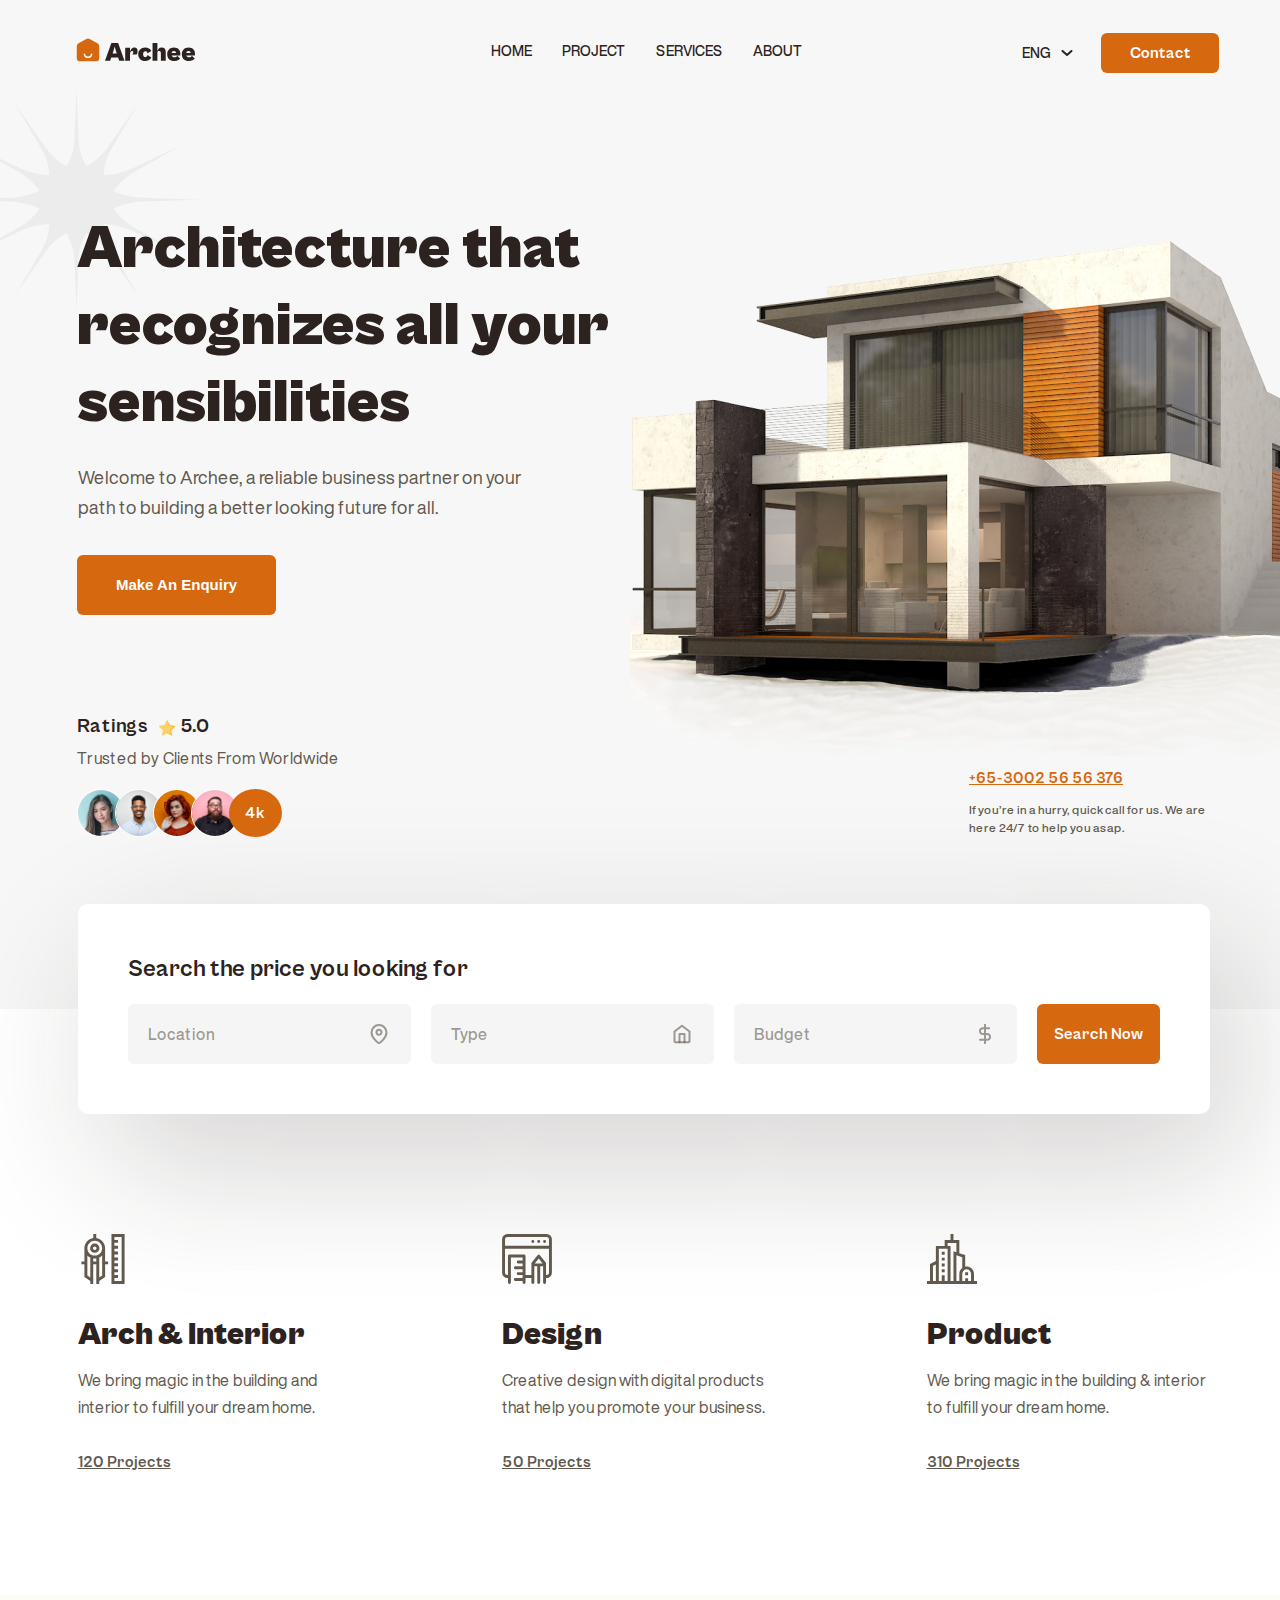
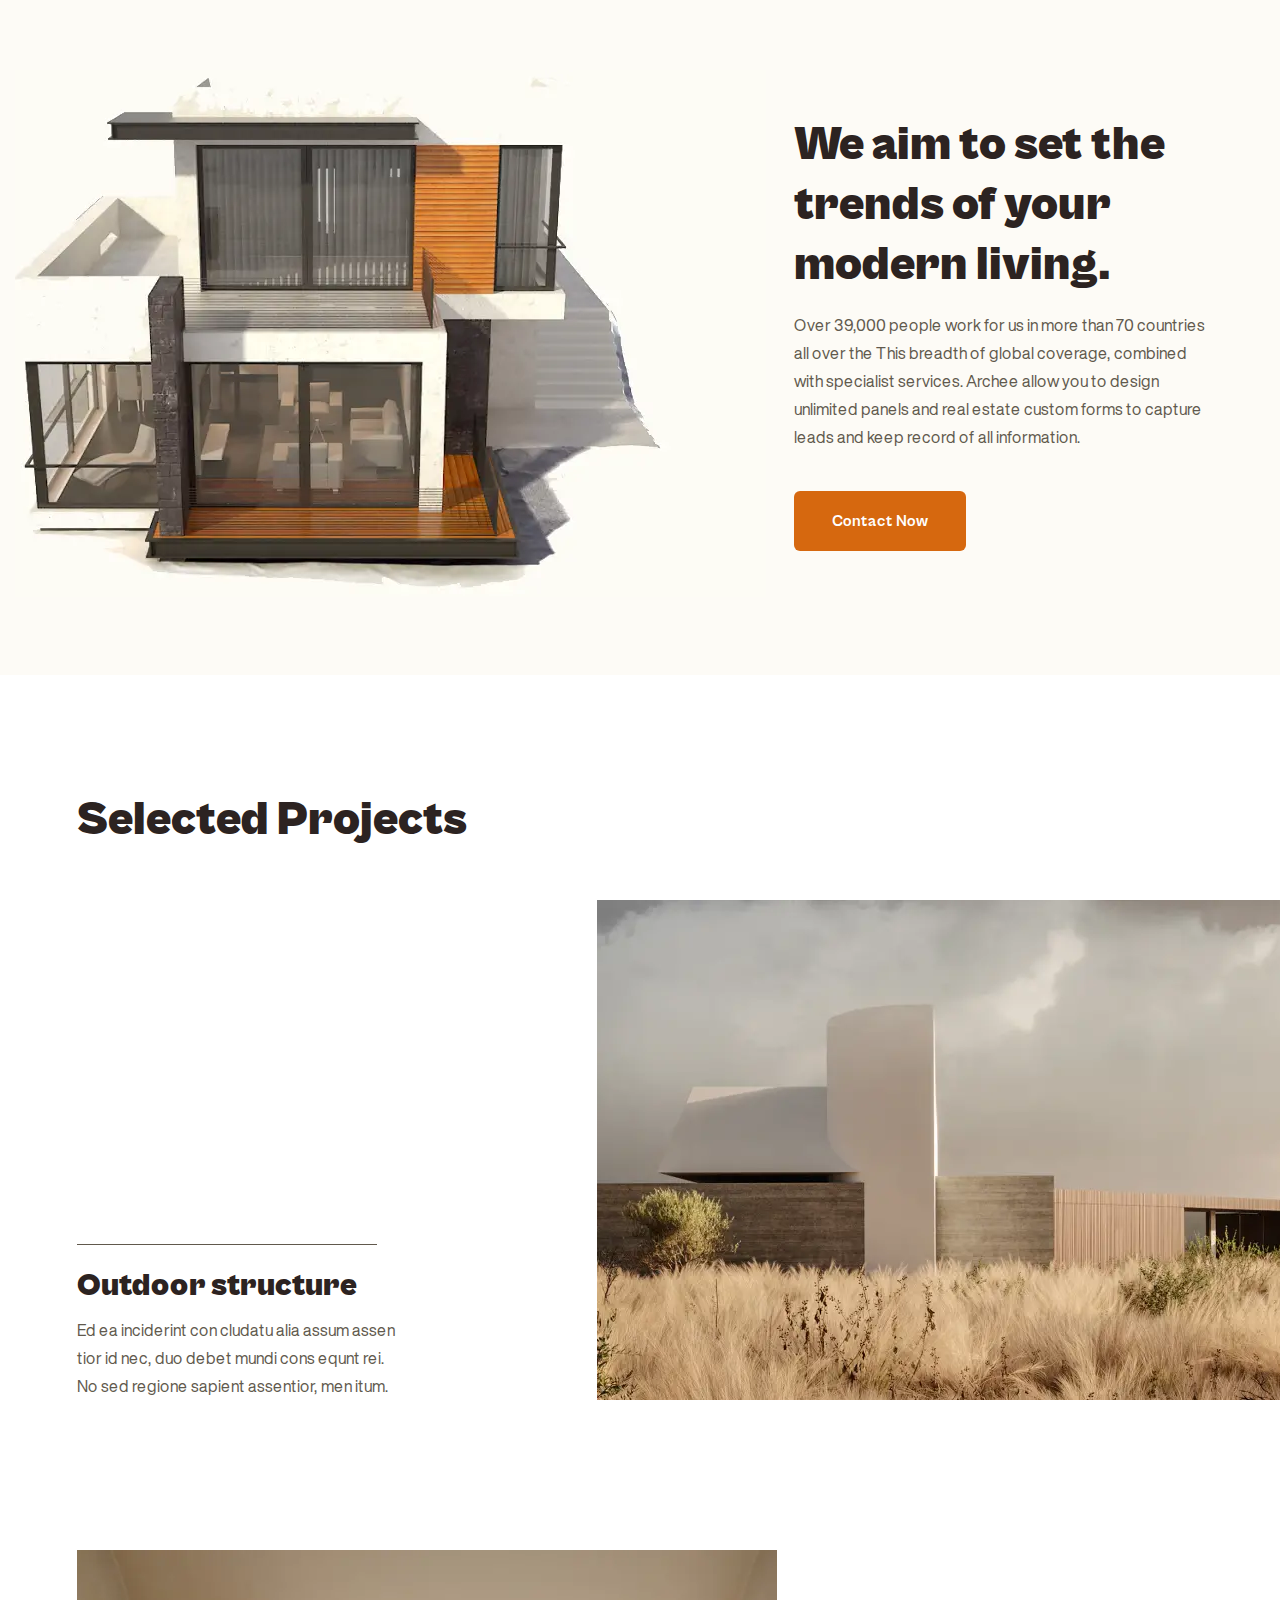
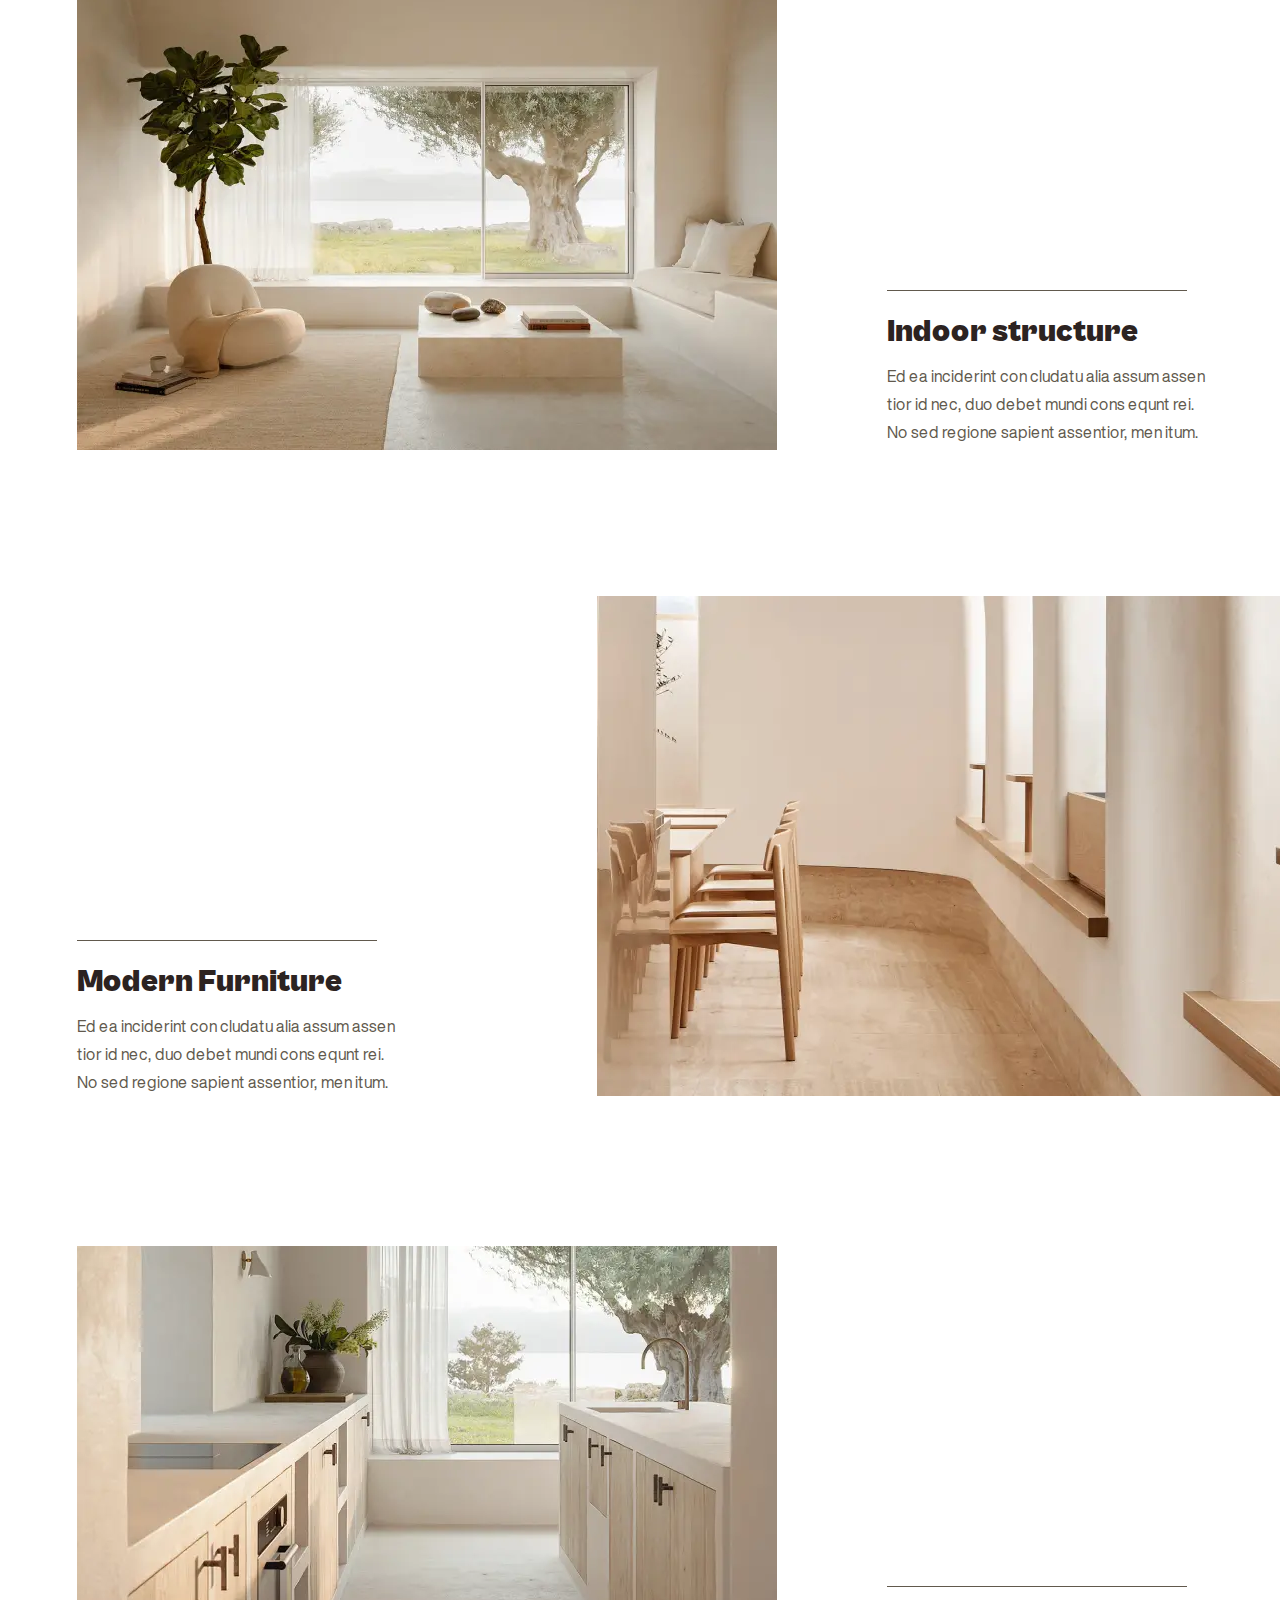
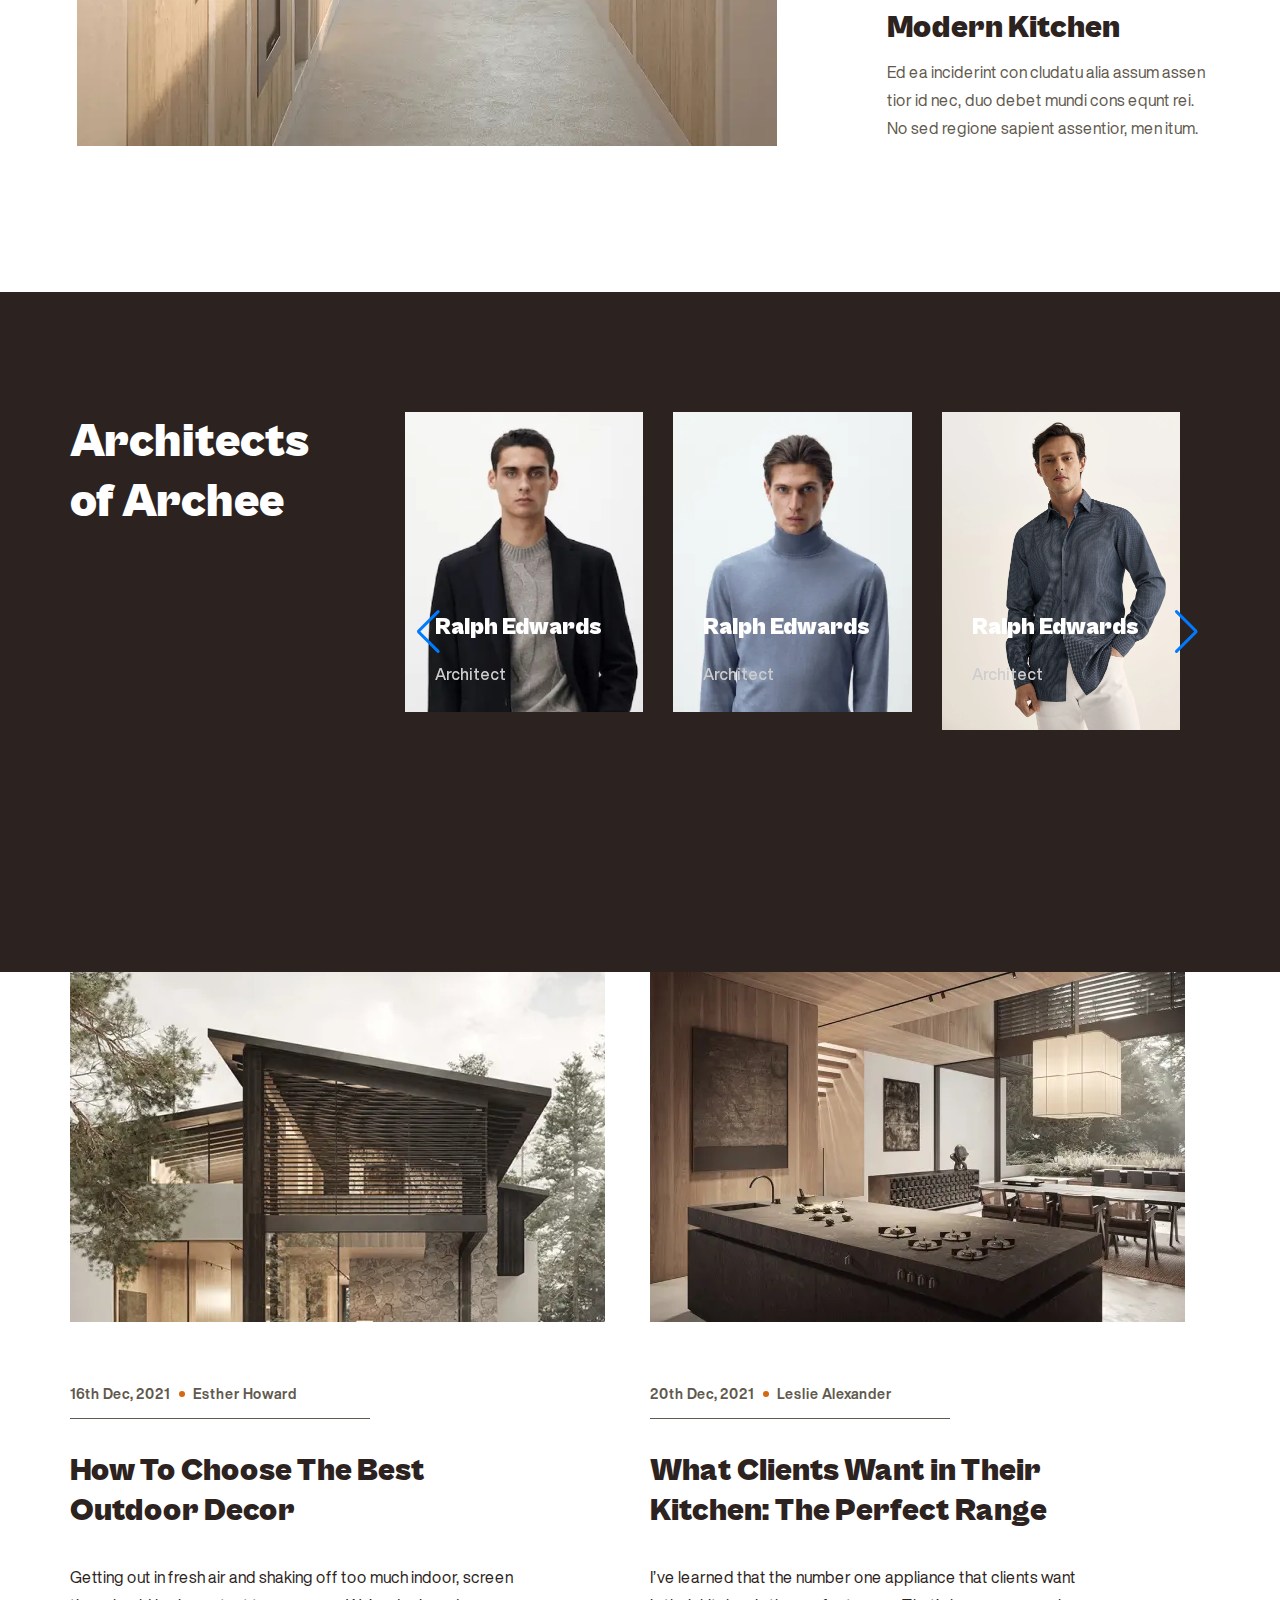
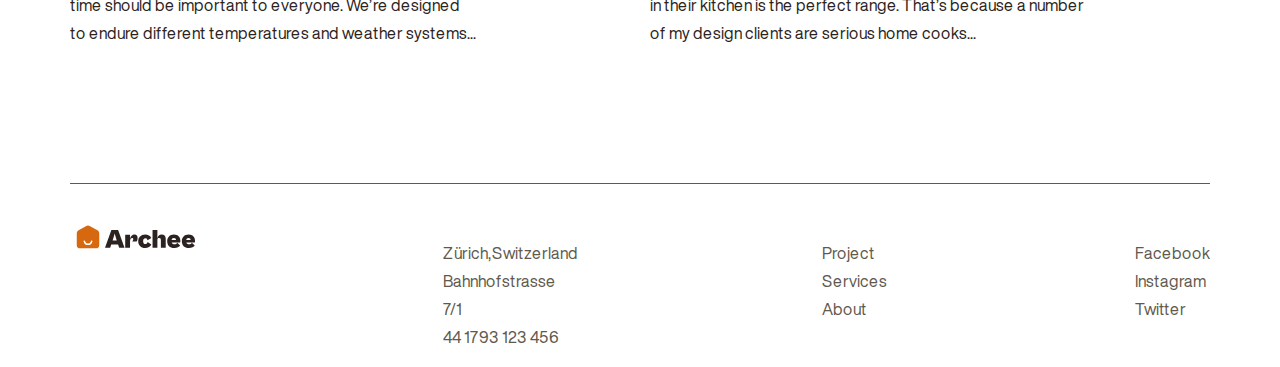
==== commit 1f4fd1a7: "slider" ====
--- a/public/index.html
+++ b/public/index.html
@@ -6,13 +6,12 @@
     <meta http-equiv="X-UA-Compatible" content="IE=edge" />     <meta name="viewport" content="width=device-width, initial-scale=1.0" />     <title>Archee</title>+    <link rel="stylesheet" href="https://unpkg.com/swiper@8/swiper-bundle.min.css" />     <link rel="stylesheet" href="css/main.min.css" />      <link rel="icon" href="img/favicon/favicon.svg" />     <link rel="apple-touch-icon" href="apple-touch-icon.png" />     <link rel="manifest" href="manifest.json" />--    <script src="/js/main.js"></script> </head>  <body>@@ -280,6 +279,97 @@
             </section>              <!-- /selected -->+            <!-- slider -->+            <section class="slider">+                <div class="container slider-container">+                    <div class="slider-wrapper">+                        <h2 class="slider-title">Architects of&nbsp;Archee</h2>++                        <!-- Slider main container -->+                        <div class="swiper">+                            <!-- Additional required wrapper -->+                            <div class="swiper-wrapper">+                                <!-- Slides -->+                                <div class="swiper-slide">+                                    <ul class="sliders-list slider-list">+                                        <li class="slider-list__item">+                                            <picture><source srcset="img/slider-img-1.webp" type="image/webp"><img src="img/slider-img-1.png" alt="Architects" class="slider-list__img" /></picture>+                                            <div class="slider-info">+                                                <h3 class="slider-list__name">Ralph Edwards</h3>+                                                <span class="slider-list__descr">Architect</span>+                                            </div>+                                        </li>+                                        <li class="slider-list__item">+                                            <picture><source srcset="img/slider-img-2.webp" type="image/webp"><img src="img/slider-img-2.png" alt="Architects" class="slider-list__img" /></picture>+                                            <div class="slider-info">+                                                <h3 class="slider-list__name">Ralph Edwards</h3>+                                                <span class="slider-list__descr">Architect</span>+                                            </div>+                                        </li>+                                        <li class="slider-list__item">+                                            <picture><source srcset="img/slider-img-3.webp" type="image/webp"><img src="img/slider-img-3.png" alt="Architects" class="slider-list__img" /></picture>+                                            <div class="slider-info">+                                                <h3 class="slider-list__name">Ralph Edwards</h3>+                                                <span class="slider-list__descr">Architect</span>+                                            </div>+                                        </li>+                                    </ul>+                                </div>+                                <div class="swiper-slide">+                                    <ul class="sliders-list slider-list">+                                        <li class="slider-list__item">+                                            <picture><source srcset="img/slider-img-1.webp" type="image/webp"><img src="img/slider-img-1.jpg" alt="Architects" class="slider-list__img" /></picture>+                                            <h3 class="slider-list__name">Ralph Edwards</h3>+                                            <span class="slider-list__descr">Architect</span>+                                        </li>+                                        <li class="slider-list__item">+                                            <picture><source srcset="img/slider-img-2.webp" type="image/webp"><img src="img/slider-img-2.jpg" alt="Architects" class="slider-list__img" /></picture>+                                            <h3 class="slider-list__name">Ralph Edwards</h3>+                                            <span class="slider-list__descr">Architect</span>+                                        </li>+                                        <li class="slider-list__item">+                                            <picture><source srcset="img/slider-img-3.webp" type="image/webp"><img src="img/slider-img-3.png" alt="Architects" class="slider-list__img" /></picture>+                                            <h3 class="slider-list__name">Ralph Edwards</h3>+                                            <span class="slider-list__descr">Architect</span>+                                        </li>+                                    </ul>+                                </div>+                                <div class="swiper-slide">+                                    <ul class="sliders-list slider-list">+                                        <li class="slider-list__item">+                                            <picture><source srcset="img/slider-img-1.webp" type="image/webp"><img src="img/slider-img-1.jpg" alt="Architects" class="slider-list__img" /></picture>+                                            <h3 class="slider-list__name">Ralph Edwards</h3>+                                            <span class="slider-list__descr">Architect</span>+                                        </li>+                                        <li class="slider-list__item">+                                            <picture><source srcset="img/slider-img-2.webp" type="image/webp"><img src="img/slider-img-2.jpg" alt="Architects" class="slider-list__img" /></picture>+                                            <h3 class="slider-list__name">Ralph Edwards</h3>+                                            <span class="slider-list__descr">Architect</span>+                                        </li>+                                        <li class="slider-list__item">+                                            <picture><source srcset="img/slider-img-3.webp" type="image/webp"><img src="img/slider-img-3.png" alt="Architects" class="slider-list__img" /></picture>+                                            <h3 class="slider-list__name">Ralph Edwards</h3>+                                            <span class="slider-list__descr">Architect</span>+                                        </li>+                                    </ul>+                                </div>+                                ...+                            </div>+                            <!-- If we need pagination+        <div class="swiper-pagination"></div> -->++                            <!-- If we need navigation buttons -->+                            <div class="swiper-button-prev"></div>+                            <div class="swiper-button-next"></div>++                            <!-- If we need scrollbar+        <div class="swiper-scrollbar"></div> -->+                        </div>+                    </div>+                </div>+            </section>++            <!-- /slider -->             <!-- best -->             <section class="best">                 <div class="container">@@ -364,4 +454,7 @@
     </div> </body> +<script src="https://unpkg.com/swiper@8/swiper-bundle.min.js"></script>+<script src="/js/main.js"></script>+ </html>--- a/public/css/main.min.css
+++ b/public/css/main.min.css
@@ -1,2 +1 @@
-@font-face{font-family:"Cabinet Grotesk";font-weight:700;font-style:normal;src:url(/font/CabinetGrotesk/CabinetGrotesk-Bold.eot);src:local("Cabinet Grotesk"),url(/font/CabinetGrotesk/CabinetGrotesk-Bold.eot?#iefix) format("embedded-opentype"),url(/font/CabinetGrotesk/CabinetGrotesk-Bold.woff2) format("woff2"),url(/font/CabinetGrotesk/CabinetGrotesk-Bold.woff) format("woff"),url(/font/CabinetGrotesk/CabinetGrotesk-Bold.ttf) format("truetype")}@font-face{font-family:"Cabinet Grotesk";font-weight:900;font-style:normal;src:url(/font/CabinetGrotesk/CabinetGrotesk-Black.eot);src:local("Cabinet Grotesk"),url(/font/CabinetGrotesk/CabinetGrotesk-Black.eot?#iefix) format("embedded-opentype"),url(/font/CabinetGrotesk/CabinetGrotesk-Black.woff2) format("woff2"),url(/font/CabinetGrotesk/CabinetGrotesk-Black.woff) format("woff"),url(/font/CabinetGrotesk/CabinetGrotesk-Black.ttf) format("truetype")}@font-face{font-family:"Helvetica Now Display";font-weight:400;font-style:normal;src:url(/font/HelveticaNowDisplay/HelveticaNowDisplay-Regular.eot);src:local("Helvetica Now Display"),url(/font/HelveticaNowDisplay/HelveticaNowDisplay-Regular.eot?#iefix) format("embedded-opentype"),url(/font/HelveticaNowDisplay/HelveticaNowDisplay-Regular.woff2) format("woff2"),url(/font/HelveticaNowDisplay/HelveticaNowDisplay-Regular.woff) format("woff"),url(/font/HelveticaNowDisplay/HelveticaNowDisplay-Regular.ttf) format("truetype")}@font-face{font-family:"Helvetica Now Display";font-weight:500;font-style:normal;src:url(/font/HelveticaNowDisplay/HelveticaNowDisplay-Medium.eot);src:local("Helvetica Now Display"),url(/font/HelveticaNowDisplay/HelveticaNowDisplay-Medium.eot?#iefix) format("embedded-opentype"),url(/font/HelveticaNowDisplay/HelveticaNowDisplay-Medium.woff2) format("woff2"),url(/font/HelveticaNowDisplay/HelveticaNowDisplay-Medium.woff) format("woff"),url(/font/HelveticaNowDisplay/HelveticaNowDisplay-Medium.ttf) format("truetype")}@font-face{font-family:"Helvetica Now Display";font-weight:700;font-style:normal;src:url(/font/HelveticaNowDisplay/HelveticaNowDisplay-Bold.eot);src:local("Helvetica Now Display"),url(/font/HelveticaNowDisplay/HelveticaNowDisplay-Bold.eot?#iefix) format("embedded-opentype"),url(/font/HelveticaNowDisplay/HelveticaNowDisplay-Bold.woff2) format("woff2"),url(/font/HelveticaNowDisplay/HelveticaNowDisplay-Bold.woff) format("woff"),url(/font/HelveticaNowDisplay/HelveticaNowDisplay-Bold.ttf) format("truetype")}*,::after,::before{-webkit-box-sizing:border-box;box-sizing:border-box}body,html{padding:0;margin:0;min-height:100vh;overflow-x:hidden;background-color:#f7f7f7;font-family:"Helvetica Now Display";font-weight:400;font-style:normal;font-size:16px;line-height:1.75}.vhidden{position:absolute;width:1px;height:1px;margin:-1px;border:0;padding:0;clip:rect(0 0 0 0);overflow:hidden}img{max-width:100%}.wrapper{max-width:1440px;min-width:280px;min-height:100%;margin:0 auto;overflow-x:hidden;background-color:#fff;color:#61594d}.container{max-width:1170px;padding-left:15px;padding-right:15px;margin:0 auto}.footer{margin-top:120px}.footer-wrapper{padding-top:40px;display:-webkit-box;display:-ms-flexbox;display:flex;-webkit-box-pack:justify;-ms-flex-pack:justify;justify-content:space-between;background-image:url(../img/bigline-icon.svg);background-repeat:no-repeat}.footer-list__address{max-width:170px}.footer-list__address-item{list-style:none;padding:0;margin:0;font-family:"Helvetica Now Display";font-weight:400;font-style:normal;font-size:16px;line-height:1.75;color:#61594d}.footer-list__address-item:last-child{padding-bottom:0}.footer-list__addres-item-link{text-decoration:none;border:0;font-family:"Helvetica Now Display";font-weight:400;font-style:normal;font-size:16px;line-height:1.75;color:#61594d}.footer-list__menu{max-width:170px}.footer-list__menu-item{list-style:none;padding:0;margin:0}.footer-list__menu-item-link{text-decoration:none;border:0;font-family:"Helvetica Now Display";font-weight:400;font-style:normal;font-size:16px;line-height:1.75;color:#61594d}.footer-list__social{max-width:170px}.footer-list__social-item{list-style:none;padding:0;margin:0}.footer-list__social-item-link{text-decoration:none;border:0;font-family:"Helvetica Now Display";font-weight:400;font-style:normal;font-size:16px;line-height:1.75;color:#61594d}.header{padding-top:33px;padding-bottom:16.22px;background-color:#f7f7f7}.header-container{display:-webkit-box;display:-ms-flexbox;display:flex;-webkit-box-align:center;-ms-flex-align:center;align-items:center;-webkit-box-pack:justify;-ms-flex-pack:justify;justify-content:space-between}.header__logo-link{display:inline-block;margin-top:2px;margin-left:6px}.nav-menu{padding-bottom:7px;margin-right:-77px}.nav-menu__list{display:-webkit-box;display:-ms-flexbox;display:flex;-webkit-box-align:center;-ms-flex-align:center;align-items:center;list-style:none;padding:0;margin:0}.nav-menu__list-item{padding-right:30px}.nav-menu__list-item:last-child{padding-right:0}.nav-menu__list .nav-menu__link{text-decoration:none;border:0;font-family:inherit;font-weight:500;font-size:14px;line-height:1.4285714286;text-transform:uppercase;color:#2c2321;-webkit-transition:.3s ease-in-out;-o-transition:.3s ease-in-out;transition:.3s ease-in-out}.nav-menu__list .nav-menu__link:hover{text-decoration:underline}.header-contact__block{display:-webkit-box;display:-ms-flexbox;display:flex;-webkit-box-align:center;-ms-flex-align:center;align-items:center}.header__button-btn,.header__contact-link{text-decoration:none;display:inline-block;border:0;cursor:pointer}.header__button-btn{background-color:transparent;font-size:14px;font-weight:500;text-transform:uppercase;color:#2c2321;padding:0 0 12px;margin-left:-80px}.header__contact-link{padding:0;font-family:"Cabinet Grotesk";font-style:normal;color:#fff;background-color:#d6680f;border-radius:6px;font-weight:700;font-size:16px;line-height:1.25;width:118px;height:40px;-webkit-transition:.3s ease-in-out;-o-transition:.3s ease-in-out;transition:.3s ease-in-out;margin-right:-9px}.header__contact-link:hover{background-color:#f7f7f7;color:#d6680f;border:2px solid #d6680f}.leng{list-style:none;padding:0;margin:0}.leng__link{text-decoration:none;border:0;font-family:"Helvetica Now Display";font-weight:500;font-style:normal;font-size:14px;line-height:1.5;color:#2c2321;text-transform:uppercase}.leng__item{display:none}.leng__item:first-child{display:-webkit-box;display:-ms-flexbox;display:flex;-webkit-box-align:center;-ms-flex-align:center;align-items:center}.leng__item:first-child::after{display:table;content:"";width:12px;height:7px;background:url(../img/mini-arrow.svg) no-repeat;margin-left:10px}.leng:hover .leng__item{display:-webkit-box;display:-ms-flexbox;display:flex}.leng:hover .leng__item::after{-webkit-transform:rotate(180deg);-ms-transform:rotate(180deg);transform:rotate(180deg)}.header__leng{display:block;margin-right:28px}.hero{background-color:#f7f7f7;padding-bottom:172px}.hero__info,.hero__wrapper{position:relative}.hero__wrapper::before{content:url(../img/star-combo-4.svg);position:absolute;left:-118px}.hero__info{display:-webkit-box;display:-ms-flexbox;display:flex}.hero__wrapper-title{margin:0;max-width:748px;min-height:355px;font-family:"Cabinet Grotesk",sans-serif;font-weight:900;font-size:62px;line-height:1.2419354839;color:#2c2321;padding-top:121px;padding-left:7px}.hero__text{max-width:452px;font-weight:400;font-size:18px;line-height:1.6666666667;color:#61594d;padding-left:8px;padding-bottom:15px}.hero__link{width:199px;height:60px;text-decoration:none;display:inline-block;border:0;padding:0;cursor:pointer;font-weight:700;line-height:.8;font-size:15px;color:#fff;background-color:#d6680f;border-radius:6px;margin-left:7px;-webkit-transition:.3s ease-in-out;-o-transition:.3s ease-in-out;transition:.3s ease-in-out}.hero__link:hover,.modern-btn:hover{background-color:#f7f7f7;color:#d6680f;border:2px solid #d6680f}.hero__wrapper-banner{margin:0;max-width:838px;min-height:600px}.hero__wrapper-banner::after{content:url(../img/3D-modern-house.png);position:absolute;top:121px;left:560px}.hero__raiting{display:-webkit-box;display:-ms-flexbox;display:flex}.hero__raiting-text{font-family:"Cabinet Grotesk",sans-serif;font-weight:700;font-size:20px;line-height:1.1;letter-spacing:.02em;color:#2c2321;padding-right:10px;padding-bottom:5px}.hero__raiting-star{padding-right:5px}.hero__raiting-number{font-family:"Cabinet Grotesk",sans-serif;font-weight:700;font-size:20px;line-height:1.1;color:#2c2321}.hero__avatars{display:-webkit-box;display:-ms-flexbox;display:flex;-webkit-box-align:center;-ms-flex-align:center;align-items:center;-webkit-box-pack:justify;-ms-flex-pack:justify;justify-content:space-between;padding-top:27px;padding-left:7px}.hero__avatars-subtitle{display:inline-block;line-height:8px;letter-spacing:.02em;color:#61594d}.hero__avatars-bloks,.hero__avatars-list{display:-webkit-box;display:-ms-flexbox;display:flex}.hero__avatars-bloks{padding-top:17px}.hero__avatars-list{list-style:none;padding:0;margin:0}.hero__avatars-item img{display:block;width:48px;height:48px;border:1.5px solid #fff;border-radius:50%}.hero__avatars-item{margin-right:-10px}.hero__avatars-last{background-color:#d6680f;padding:16px;border-radius:50%;font-family:"Cabinet Grotesk",sans-serif;font-weight:700;font-size:16px;line-height:16px;letter-spacing:.02em;color:#fff;text-align:center}.hero__phone{margin-right:-8px}.hero__phone-link{text-decoration:none;border:0;display:inline-block;font-family:"Cabinet Grotesk",sans-serif;font-weight:700;font-size:16px;line-height:20px;-webkit-text-decoration-line:underline;text-decoration-line:underline;color:#d6680f;padding-top:52px}.hero__phone-text{display:block;max-width:249px;font-weight:500;font-size:12px;line-height:1.5;color:#61594d;margin:10px 0 0}.main__search{margin-top:-105px}.modern{min-height:680px;background-color:#fdfbf6}.container-modern{max-width:1289px}.modern-list{display:-webkit-box;display:-ms-flexbox;display:flex;-webkit-box-align:center;-ms-flex-align:center;align-items:center;padding-top:75px}.modern-list__left{width:833px;height:531px;background-image:url(../img/modern-house.png);background-repeat:no-repeat;background-size:cover;background-position-x:-82px;background-position-y:-4px}.modern-list__right{max-width:419px;min-height:440px;margin-right:52px}.modern-title{font-family:"Cabinet Grotesk",sans-serif;font-weight:900;font-size:48px;line-height:60px;color:#2c2321;margin:0}.modern-text{line-height:28px;color:#61594d;padding-bottom:24px}.modern-btn{text-decoration:none;display:inline-block;border:0;padding:0;cursor:pointer;width:172px;height:60px;background-color:#d6680f;border-radius:6px;color:#fff;font-family:"Cabinet Grotesk",sans-serif;font-weight:700;font-size:16px;line-height:1.25;-webkit-transition:.3s ease-in-out;-o-transition:.3s ease-in-out;transition:.3s ease-in-out}.modern-btn:hover{background-color:#fff}.products{margin-top:120px;margin-bottom:120px;padding-left:15px}.products__list{list-style:none;padding:0;margin:0;display:-webkit-box;display:-ms-flexbox;display:flex;-webkit-box-align:center;-ms-flex-align:center;align-items:center;-webkit-box-pack:justify;-ms-flex-pack:justify;justify-content:space-between}.products__list-item{max-width:291px}.products-title{font-family:"Cabinet Grotesk",sans-serif;font-weight:900;font-size:32px;line-height:.7;color:#2c2321;margin-bottom:0;padding-bottom:4px}.products-link,.products-text{font-size:16px;line-height:1.7;color:#61594d}.products-link{display:inline-block;font-family:"Cabinet Grotesk",sans-serif;line-height:1.25;-webkit-transition:.3s ease-in-out;-o-transition:.3s ease-in-out;transition:.3s ease-in-out;margin-top:15px}.products-link:hover{color:#d6680f}.selected{padding-top:115px}.selected__title{margin:0;font-family:"Cabinet Grotesk";font-weight:900;font-style:normal;font-size:48px;line-height:1.25;color:#2c2321;padding:0 0 50px 7px}.selected__list{list-style:none;margin:0;display:-webkit-box;display:-ms-flexbox;display:flex;padding:0 0 138px}.selected__list-left{max-width:330px;padding-top:316px}.list-title{display:block;margin:0;font-family:"Cabinet Grotesk";font-style:normal;font-weight:900;font-size:32px;line-height:1.25;color:#2c2321;padding:0 0 10px 7px}.list-title::before{display:block;content:url(../img/line-icon.svg);margin-bottom:10px}.list-text{margin:0;font-size:16px;line-height:1.75;color:#61594d;padding:0 0 0 7px}.list-left__img img{margin-left:197px}.list-revers{-webkit-box-orient:horizontal;-webkit-box-direction:reverse;-ms-flex-direction:row-reverse;flex-direction:row-reverse}.list-right__padding{padding-right:103px;padding-top:4px}.search__block{background-color:#fff;-webkit-box-shadow:30px 50px 150px rgba(39,31,26,.2);box-shadow:30px 50px 150px rgba(39,31,26,.2);border-radius:10px;padding:50px;margin-left:8px}.search__title{padding:0;font-family:"Cabinet Grotesk";font-weight:700;font-style:normal;font-size:24px;line-height:1.25;color:#2c2321;margin:0 0 20px}.search-form{display:-webkit-box;display:-ms-flexbox;display:flex}.search-form__field{border:0;font-family:"Helvetica Now Display";font-weight:500;font-style:normal;font-size:16px;line-height:1.5;background-color:#f5f5f5;border-radius:6px;background-repeat:no-repeat;background-position:center right 22px;padding:18px 62px 18px 20px;margin-right:20px;-webkit-box-flex:1;-ms-flex-positive:1;flex-grow:1}.search-form__field-location{background-image:url(../img/location-icon.svg)}.search-form__field-type{background-image:url(../img/home-icon.svg)}.search-form__field-budget{background-image:url(../img/dollar-icon.svg)}.search-form__field::-webkit-input-placeholder{color:rgba(97,89,77,.6)}.search-form__field::-moz-placeholder{color:rgba(97,89,77,.6)}.search-form__field:-ms-input-placeholder{color:rgba(97,89,77,.6)}.search-form__field::-ms-input-placeholder{color:rgba(97,89,77,.6)}.search-form__field::placeholder{color:rgba(97,89,77,.6)}.search-form__field:focus{outline:1px solid #ddd}.btn_search{text-decoration:none;display:inline-block;border:0;padding:0;cursor:pointer;font-family:"Cabinet Grotesk";font-weight:700;font-style:normal;font-size:16px;line-height:1.25;background-color:#d6680f;border-radius:6px;width:166px;height:60px;color:#fff;-webkit-transition:.3s ease-in-out;-o-transition:.3s ease-in-out;transition:.3s ease-in-out}.btn_search:hover{background-color:#fff;border:1px solid #d6680f;color:#d6680f}.best-list{list-style:none;padding:0;margin:0;display:-webkit-box;display:-ms-flexbox;display:flex}.best-list__left{display:block;margin-right:45px}.best-info__bloks{display:-webkit-box;display:-ms-flexbox;display:flex;max-width:300px;padding-top:50px;padding-bottom:10px;border-bottom:1px solid #61594d}.best-info__bloks-descr{font-family:"Helvetica Now Display";font-weight:700;font-style:normal;font-size:14px;line-height:2;color:#61594d}.best-info__bloks-icon{width:6px;height:6px;background-image:url(../img/dot.svg);background-repeat:no-repeat;background-position-x:center;margin-top:11px;padding-left:13px;padding-right:10px}.best-text,.best-title{max-width:479px;font-family:"Cabinet Grotesk";font-weight:900;font-style:normal;font-size:32px;line-height:1.25;color:#2c2321}.best-text{max-width:458px;font-family:"Helvetica Now Display";font-weight:400;font-size:16px;line-height:1.75}@supports (-webkit-appearance:none){.footer-wrapper{background-image:url(../img/bigline-icon.svg)}.leng__item:first-child::after{background:url(../img/mini-arrow.svg) no-repeat}.modern-list__left{background-image:url(../img/modern-house.webp)}.search-form__field-location{background-image:url(../img/location-icon.svg)}.search-form__field-type{background-image:url(../img/home-icon.svg)}.search-form__field-budget{background-image:url(../img/dollar-icon.svg)}.best-info__bloks-icon{background-image:url(../img/dot.svg)}}
-/*# sourceMappingURL=[data-uri] */+@font-face{font-family:"Cabinet Grotesk";font-weight:700;font-style:normal;src:url(../font/CabinetGrotesk/CabinetGrotesk-Bold.eot);src:local("Cabinet Grotesk"),url(../font/CabinetGrotesk/CabinetGrotesk-Bold.eot?#iefix) format("embedded-opentype"),url(../font/CabinetGrotesk/CabinetGrotesk-Bold.woff2) format("woff2"),url(../font/CabinetGrotesk/CabinetGrotesk-Bold.woff) format("woff"),url(../font/CabinetGrotesk/CabinetGrotesk-Bold.ttf) format("truetype")}@font-face{font-family:"Cabinet Grotesk";font-weight:900;font-style:normal;src:url(../font/CabinetGrotesk/CabinetGrotesk-Black.eot);src:local("Cabinet Grotesk"),url(../font/CabinetGrotesk/CabinetGrotesk-Black.eot?#iefix) format("embedded-opentype"),url(../font/CabinetGrotesk/CabinetGrotesk-Black.woff2) format("woff2"),url(../font/CabinetGrotesk/CabinetGrotesk-Black.woff) format("woff"),url(../font/CabinetGrotesk/CabinetGrotesk-Black.ttf) format("truetype")}@font-face{font-family:"Helvetica Now Display";font-weight:400;font-style:normal;src:url(../font/HelveticaNowDisplay/HelveticaNowDisplay-Regular.eot);src:local("Helvetica Now Display"),url(../font/HelveticaNowDisplay/HelveticaNowDisplay-Regular.eot?#iefix) format("embedded-opentype"),url(../font/HelveticaNowDisplay/HelveticaNowDisplay-Regular.woff2) format("woff2"),url(../font/HelveticaNowDisplay/HelveticaNowDisplay-Regular.woff) format("woff"),url(../font/HelveticaNowDisplay/HelveticaNowDisplay-Regular.ttf) format("truetype")}@font-face{font-family:"Helvetica Now Display";font-weight:500;font-style:normal;src:url(../font/HelveticaNowDisplay/HelveticaNowDisplay-Medium.eot);src:local("Helvetica Now Display"),url(../font/HelveticaNowDisplay/HelveticaNowDisplay-Medium.eot?#iefix) format("embedded-opentype"),url(../font/HelveticaNowDisplay/HelveticaNowDisplay-Medium.woff2) format("woff2"),url(../font/HelveticaNowDisplay/HelveticaNowDisplay-Medium.woff) format("woff"),url(../font/HelveticaNowDisplay/HelveticaNowDisplay-Medium.ttf) format("truetype")}@font-face{font-family:"Helvetica Now Display";font-weight:700;font-style:normal;src:url(../font/HelveticaNowDisplay/HelveticaNowDisplay-Bold.eot);src:local("Helvetica Now Display"),url(../font/HelveticaNowDisplay/HelveticaNowDisplay-Bold.eot?#iefix) format("embedded-opentype"),url(../font/HelveticaNowDisplay/HelveticaNowDisplay-Bold.woff2) format("woff2"),url(../font/HelveticaNowDisplay/HelveticaNowDisplay-Bold.woff) format("woff"),url(../font/HelveticaNowDisplay/HelveticaNowDisplay-Bold.ttf) format("truetype")}*,::after,::before{-webkit-box-sizing:border-box;box-sizing:border-box}body,html{padding:0;margin:0;min-height:100vh;overflow-x:hidden;background-color:#f7f7f7;font-family:"Helvetica Now Display";font-weight:400;font-style:normal;font-size:16px;line-height:1.75}.vhidden{position:absolute;width:1px;height:1px;margin:-1px;border:0;padding:0;clip:rect(0 0 0 0);overflow:hidden}img{max-width:100%}.wrapper{max-width:1440px;min-width:280px;min-height:100%;margin:0 auto;overflow-x:hidden;background-color:#fff;color:#61594d}.container{max-width:1170px;padding-left:15px;padding-right:15px;margin:0 auto}.footer{margin-top:120px}.footer-wrapper{padding-top:40px;display:-webkit-box;display:-ms-flexbox;display:flex;-webkit-box-pack:justify;-ms-flex-pack:justify;justify-content:space-between;background-image:url(../img/bigline-icon.svg);background-repeat:no-repeat}.footer-list__address{max-width:170px}.footer-list__address-item{list-style:none;padding:0;margin:0;font-family:"Helvetica Now Display";font-weight:400;font-style:normal;font-size:16px;line-height:1.75;color:#61594d}.footer-list__address-item:last-child{padding-bottom:0}.footer-list__addres-item-link{text-decoration:none;border:0;font-family:"Helvetica Now Display";font-weight:400;font-style:normal;font-size:16px;line-height:1.75;color:#61594d}.footer-list__menu{max-width:170px}.footer-list__menu-item{list-style:none;padding:0;margin:0}.footer-list__menu-item-link{text-decoration:none;border:0;font-family:"Helvetica Now Display";font-weight:400;font-style:normal;font-size:16px;line-height:1.75;color:#61594d}.footer-list__social{max-width:170px}.footer-list__social-item{list-style:none;padding:0;margin:0}.footer-list__social-item-link{text-decoration:none;border:0;font-family:"Helvetica Now Display";font-weight:400;font-style:normal;font-size:16px;line-height:1.75;color:#61594d}.header{padding-top:33px;padding-bottom:16.22px;background-color:#f7f7f7}.header-container{display:-webkit-box;display:-ms-flexbox;display:flex;-webkit-box-align:center;-ms-flex-align:center;align-items:center;-webkit-box-pack:justify;-ms-flex-pack:justify;justify-content:space-between}.header__logo-link{display:inline-block;margin-top:2px;margin-left:6px}.nav-menu{padding-bottom:7px;margin-right:-77px}.nav-menu__list{display:-webkit-box;display:-ms-flexbox;display:flex;-webkit-box-align:center;-ms-flex-align:center;align-items:center;list-style:none;padding:0;margin:0}.nav-menu__list-item{padding-right:30px}.nav-menu__list-item:last-child{padding-right:0}.nav-menu__list .nav-menu__link{text-decoration:none;border:0;font-family:inherit;font-weight:500;font-size:14px;line-height:1.4285714286;text-transform:uppercase;color:#2c2321;-webkit-transition:.3s ease-in-out;-o-transition:.3s ease-in-out;transition:.3s ease-in-out}.nav-menu__list .nav-menu__link:hover{text-decoration:underline}.header-contact__block{display:-webkit-box;display:-ms-flexbox;display:flex;-webkit-box-align:center;-ms-flex-align:center;align-items:center}.header__button-btn,.header__contact-link{text-decoration:none;display:inline-block;border:0;cursor:pointer}.header__button-btn{background-color:transparent;font-size:14px;font-weight:500;text-transform:uppercase;color:#2c2321;padding:0 0 12px;margin-left:-80px}.header__contact-link{padding:0;font-family:"Cabinet Grotesk";font-style:normal;color:#fff;background-color:#d6680f;border-radius:6px;font-weight:700;font-size:16px;line-height:1.25;width:118px;height:40px;-webkit-transition:.3s ease-in-out;-o-transition:.3s ease-in-out;transition:.3s ease-in-out;margin-right:-9px}.header__contact-link:hover{background-color:#f7f7f7;color:#d6680f;border:2px solid #d6680f}.leng{list-style:none;padding:0;margin:0}.leng__link{text-decoration:none;border:0;font-family:"Helvetica Now Display";font-weight:500;font-style:normal;font-size:14px;line-height:1.5;color:#2c2321;text-transform:uppercase}.leng__item{display:none}.leng__item:first-child{display:-webkit-box;display:-ms-flexbox;display:flex;-webkit-box-align:center;-ms-flex-align:center;align-items:center}.leng__item:first-child::after{display:table;content:"";width:12px;height:7px;background:url(../img/mini-arrow.svg) no-repeat;margin-left:10px}.leng:hover .leng__item{display:-webkit-box;display:-ms-flexbox;display:flex}.leng:hover .leng__item::after{-webkit-transform:rotate(180deg);-ms-transform:rotate(180deg);transform:rotate(180deg)}.header__leng{display:block;margin-right:28px}.hero{background-color:#f7f7f7;padding-bottom:172px}.hero__info,.hero__wrapper{position:relative}.hero__wrapper::before{content:url(../img/star-combo-4.svg);position:absolute;left:-118px}.hero__info{display:-webkit-box;display:-ms-flexbox;display:flex}.hero__wrapper-title{margin:0;max-width:748px;min-height:355px;font-family:"Cabinet Grotesk",sans-serif;font-weight:900;font-size:62px;line-height:1.2419354839;color:#2c2321;padding-top:121px;padding-left:7px}.hero__text{max-width:452px;font-weight:400;font-size:18px;line-height:1.6666666667;color:#61594d;padding-left:8px;padding-bottom:15px}.hero__link{width:199px;height:60px;text-decoration:none;display:inline-block;border:0;padding:0;cursor:pointer;font-weight:700;line-height:.8;font-size:15px;color:#fff;background-color:#d6680f;border-radius:6px;margin-left:7px;-webkit-transition:.3s ease-in-out;-o-transition:.3s ease-in-out;transition:.3s ease-in-out}.hero__link:hover,.modern-btn:hover{background-color:#f7f7f7;color:#d6680f;border:2px solid #d6680f}.hero__wrapper-banner{margin:0;max-width:838px;min-height:600px}.hero__wrapper-banner::after{content:url(../img/3D-modern-house.png);position:absolute;top:121px;left:560px}.hero__raiting{display:-webkit-box;display:-ms-flexbox;display:flex}.hero__raiting-text{font-family:"Cabinet Grotesk",sans-serif;font-weight:700;font-size:20px;line-height:1.1;letter-spacing:.02em;color:#2c2321;padding-right:10px;padding-bottom:5px}.hero__raiting-star{padding-right:5px}.hero__raiting-number{font-family:"Cabinet Grotesk",sans-serif;font-weight:700;font-size:20px;line-height:1.1;color:#2c2321}.hero__avatars{display:-webkit-box;display:-ms-flexbox;display:flex;-webkit-box-align:center;-ms-flex-align:center;align-items:center;-webkit-box-pack:justify;-ms-flex-pack:justify;justify-content:space-between;padding-top:27px;padding-left:7px}.hero__avatars-subtitle{display:inline-block;line-height:8px;letter-spacing:.02em;color:#61594d}.hero__avatars-bloks,.hero__avatars-list{display:-webkit-box;display:-ms-flexbox;display:flex}.hero__avatars-bloks{padding-top:17px}.hero__avatars-list{list-style:none;padding:0;margin:0}.hero__avatars-item img{display:block;width:48px;height:48px;border:1.5px solid #fff;border-radius:50%}.hero__avatars-item{margin-right:-10px}.hero__avatars-last{background-color:#d6680f;padding:16px;border-radius:50%;font-family:"Cabinet Grotesk",sans-serif;font-weight:700;font-size:16px;line-height:16px;letter-spacing:.02em;color:#fff;text-align:center}.hero__phone{margin-right:-8px}.hero__phone-link{text-decoration:none;border:0;display:inline-block;font-family:"Cabinet Grotesk",sans-serif;font-weight:700;font-size:16px;line-height:20px;-webkit-text-decoration-line:underline;text-decoration-line:underline;color:#d6680f;padding-top:52px}.hero__phone-text{display:block;max-width:249px;font-weight:500;font-size:12px;line-height:1.5;color:#61594d;margin:10px 0 0}.main__search{margin-top:-105px}.modern{min-height:680px;background-color:#fdfbf6}.container-modern{max-width:1289px}.modern-list{display:-webkit-box;display:-ms-flexbox;display:flex;-webkit-box-align:center;-ms-flex-align:center;align-items:center;padding-top:75px}.modern-list__left{width:833px;height:531px;background-image:url(../img/modern-house.png);background-repeat:no-repeat;background-size:cover;background-position-x:-82px;background-position-y:-4px}.modern-list__right{max-width:419px;min-height:440px;margin-right:52px}.modern-title{font-family:"Cabinet Grotesk",sans-serif;font-weight:900;font-size:48px;line-height:60px;color:#2c2321;margin:0}.modern-text{line-height:28px;color:#61594d;padding-bottom:24px}.modern-btn{text-decoration:none;display:inline-block;border:0;padding:0;cursor:pointer;width:172px;height:60px;background-color:#d6680f;border-radius:6px;color:#fff;font-family:"Cabinet Grotesk",sans-serif;font-weight:700;font-size:16px;line-height:1.25;-webkit-transition:.3s ease-in-out;-o-transition:.3s ease-in-out;transition:.3s ease-in-out}.modern-btn:hover{background-color:#fff}.products{margin-top:120px;margin-bottom:120px;padding-left:15px}.products__list{list-style:none;padding:0;margin:0;display:-webkit-box;display:-ms-flexbox;display:flex;-webkit-box-align:center;-ms-flex-align:center;align-items:center;-webkit-box-pack:justify;-ms-flex-pack:justify;justify-content:space-between}.products__list-item{max-width:291px}.products-title{font-family:"Cabinet Grotesk",sans-serif;font-weight:900;font-size:32px;line-height:.7;color:#2c2321;margin-bottom:0;padding-bottom:4px}.products-link,.products-text{font-size:16px;line-height:1.7;color:#61594d}.products-link{display:inline-block;font-family:"Cabinet Grotesk",sans-serif;line-height:1.25;-webkit-transition:.3s ease-in-out;-o-transition:.3s ease-in-out;transition:.3s ease-in-out;margin-top:15px}.products-link:hover{color:#d6680f}.selected{padding-top:115px}.selected__title{margin:0;font-family:"Cabinet Grotesk";font-weight:900;font-style:normal;font-size:48px;line-height:1.25;color:#2c2321;padding:0 0 50px 7px}.selected__list{list-style:none;margin:0;display:-webkit-box;display:-ms-flexbox;display:flex;padding:0 0 138px}.selected__list-left{max-width:330px;padding-top:316px}.list-title{display:block;margin:0;font-family:"Cabinet Grotesk";font-style:normal;font-weight:900;font-size:32px;line-height:1.25;color:#2c2321;padding:0 0 10px 7px}.list-title::before{display:block;content:url(../img/line-icon.svg);margin-bottom:10px}.list-text{margin:0;font-size:16px;line-height:1.75;color:#61594d;padding:0 0 0 7px}.list-left__img img{margin-left:197px}.list-revers{-webkit-box-orient:horizontal;-webkit-box-direction:reverse;-ms-flex-direction:row-reverse;flex-direction:row-reverse}.list-right__padding{padding-right:103px;padding-top:4px}.slider{min-height:680px;background-color:#2c2321}.slider-wrapper{padding-top:120px;padding-bottom:120px;display:-webkit-box;display:-ms-flexbox;display:flex}.slider-title{padding:0;margin:0;font-family:"Cabinet Grotesk";font-weight:900;font-style:normal;font-size:48px;line-height:1.25;max-width:388px;color:#fff}.swiper{width:1110px;height:440px}.sliders-list{display:-webkit-box;display:-ms-flexbox;display:flex;-webkit-box-align:center;-ms-flex-align:center;align-items:center;-webkit-box-pack:justify;-ms-flex-pack:justify;justify-content:space-between}.slider-list{list-style:none;padding:0;margin:0}.slider-list__item{width:350px;height:440px;padding-right:30px;position:relative}.slider-list__img{position:relative;width:100%;-webkit-box-shadow:linear-gradient(1.46deg,rgba(44,35,33,.9) -2.39%,rgba(44,35,33,0) 34.73%,rgba(44,35,33,0) 49.63%);box-shadow:linear-gradient(1.46deg,rgba(44,35,33,.9) -2.39%,rgba(44,35,33,0) 34.73%,rgba(44,35,33,0) 49.63%)}.slider-list__descr,.slider-list__name{padding:0;margin:0;font-family:"Cabinet Grotesk";font-weight:900;font-style:normal;font-size:24px;line-height:1.25;color:#fff;position:absolute;top:200px;left:30px}.slider-list__descr{font-family:"Helvetica Now Display";font-weight:500;font-size:16px;line-height:1.5;color:#cdcdcd;top:250px}.search__block{background-color:#fff;-webkit-box-shadow:30px 50px 150px rgba(39,31,26,.2);box-shadow:30px 50px 150px rgba(39,31,26,.2);border-radius:10px;padding:50px;margin-left:8px}.search__title{padding:0;font-family:"Cabinet Grotesk";font-weight:700;font-style:normal;font-size:24px;line-height:1.25;color:#2c2321;margin:0 0 20px}.search-form{display:-webkit-box;display:-ms-flexbox;display:flex}.search-form__field{border:0;font-family:"Helvetica Now Display";font-weight:500;font-style:normal;font-size:16px;line-height:1.5;background-color:#f5f5f5;border-radius:6px;background-repeat:no-repeat;background-position:center right 22px;padding:18px 62px 18px 20px;margin-right:20px;-webkit-box-flex:1;-ms-flex-positive:1;flex-grow:1}.search-form__field-location{background-image:url(../img/location-icon.svg)}.search-form__field-type{background-image:url(../img/home-icon.svg)}.search-form__field-budget{background-image:url(../img/dollar-icon.svg)}.search-form__field::-webkit-input-placeholder{color:rgba(97,89,77,.6)}.search-form__field::-moz-placeholder{color:rgba(97,89,77,.6)}.search-form__field:-ms-input-placeholder{color:rgba(97,89,77,.6)}.search-form__field::-ms-input-placeholder{color:rgba(97,89,77,.6)}.search-form__field::placeholder{color:rgba(97,89,77,.6)}.search-form__field:focus{outline:1px solid #ddd}.btn_search{text-decoration:none;display:inline-block;border:0;padding:0;cursor:pointer;font-family:"Cabinet Grotesk";font-weight:700;font-style:normal;font-size:16px;line-height:1.25;background-color:#d6680f;border-radius:6px;width:166px;height:60px;color:#fff;-webkit-transition:.3s ease-in-out;-o-transition:.3s ease-in-out;transition:.3s ease-in-out}.btn_search:hover{background-color:#fff;border:1px solid #d6680f;color:#d6680f}.best-list{list-style:none;padding:0;margin:0;display:-webkit-box;display:-ms-flexbox;display:flex}.best-list__left{display:block;margin-right:45px}.best-info__bloks{display:-webkit-box;display:-ms-flexbox;display:flex;max-width:300px;padding-top:50px;padding-bottom:10px;border-bottom:1px solid #61594d}.best-info__bloks-descr{font-family:"Helvetica Now Display";font-weight:700;font-style:normal;font-size:14px;line-height:2;color:#61594d}.best-info__bloks-icon{width:6px;height:6px;background-image:url(../img/dot.svg);background-repeat:no-repeat;background-position-x:center;margin-top:11px;padding-left:13px;padding-right:10px}.best-text,.best-title{max-width:479px;font-family:"Cabinet Grotesk";font-weight:900;font-style:normal;font-size:32px;line-height:1.25;color:#2c2321}.best-text{max-width:458px;font-family:"Helvetica Now Display";font-weight:400;font-size:16px;line-height:1.75}@supports (-webkit-appearance:none){.footer-wrapper{background-image:url(../img/bigline-icon.svg)}.leng__item:first-child::after{background:url(../img/mini-arrow.svg) no-repeat}.modern-list__left{background-image:url(../img/modern-house.webp)}.search-form__field-location{background-image:url(../img/location-icon.svg)}.search-form__field-type{background-image:url(../img/home-icon.svg)}.search-form__field-budget{background-image:url(../img/dollar-icon.svg)}.best-info__bloks-icon{background-image:url(../img/dot.svg)}}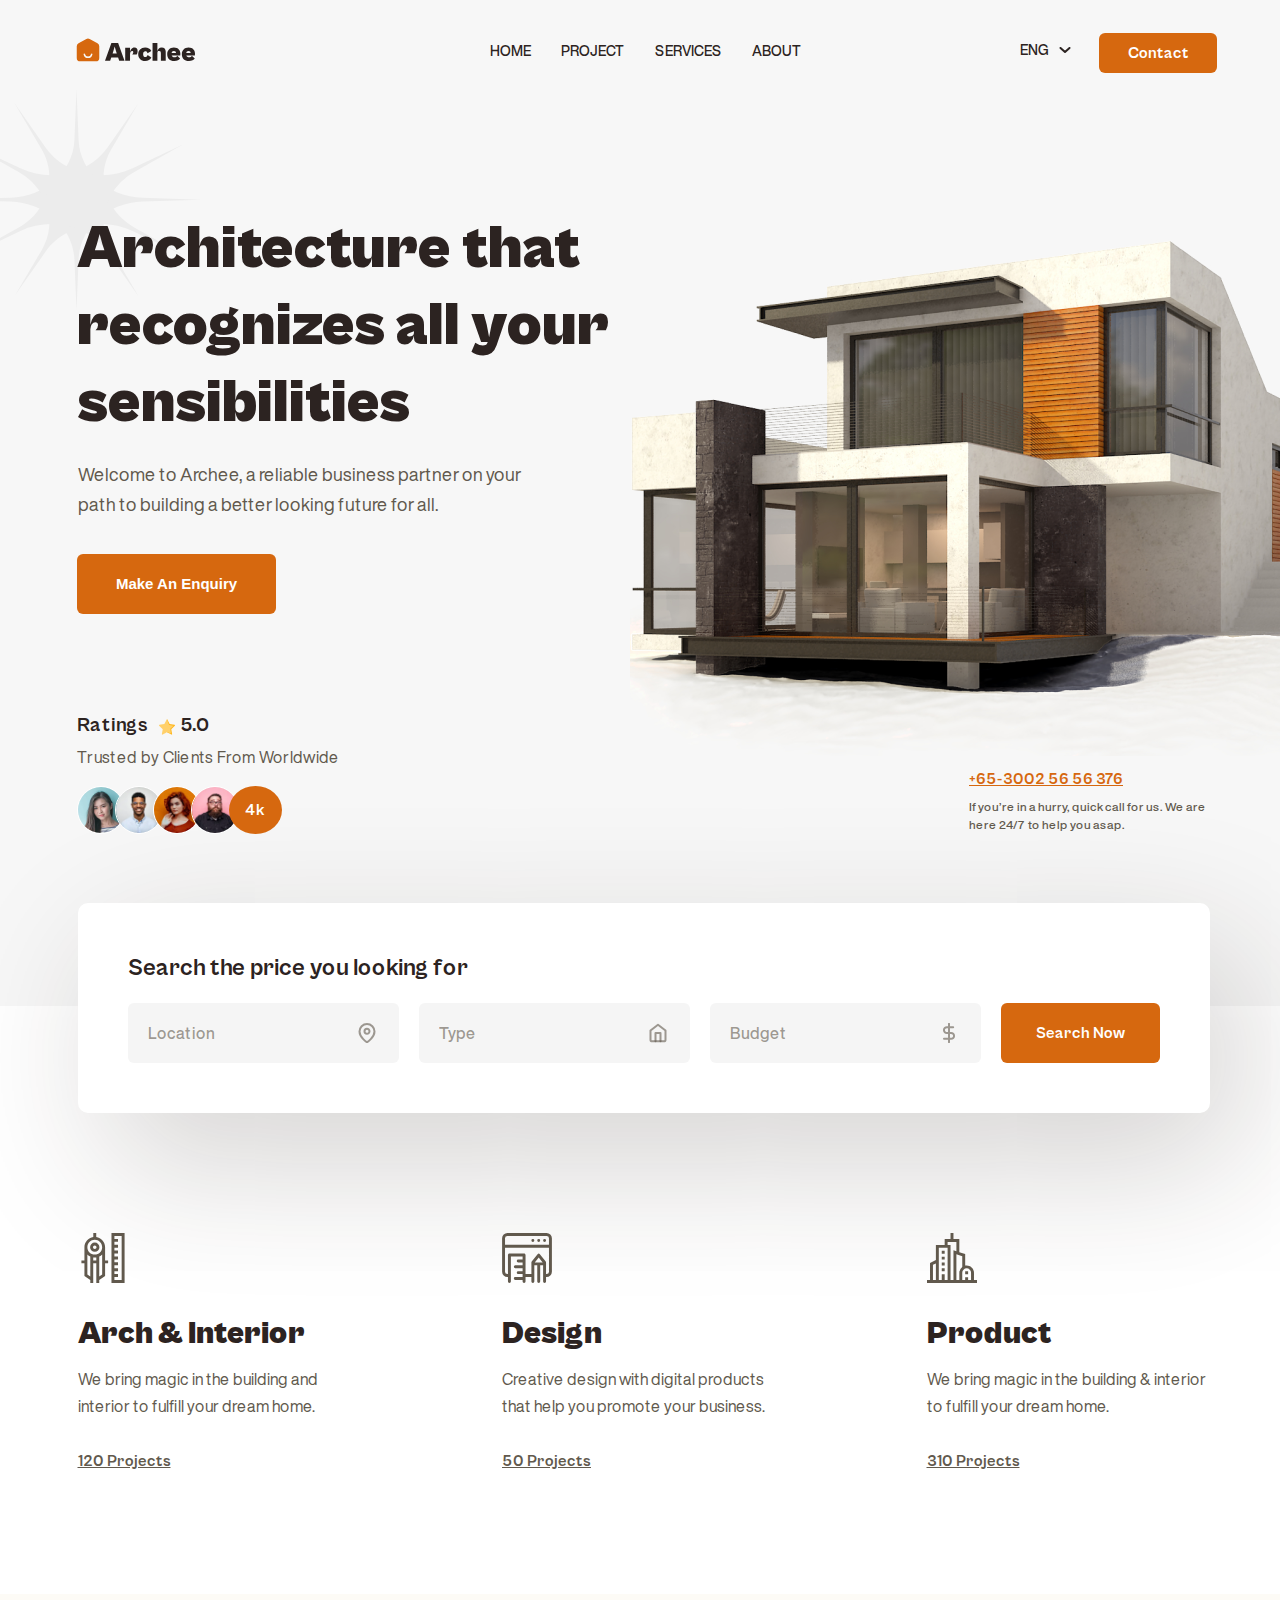
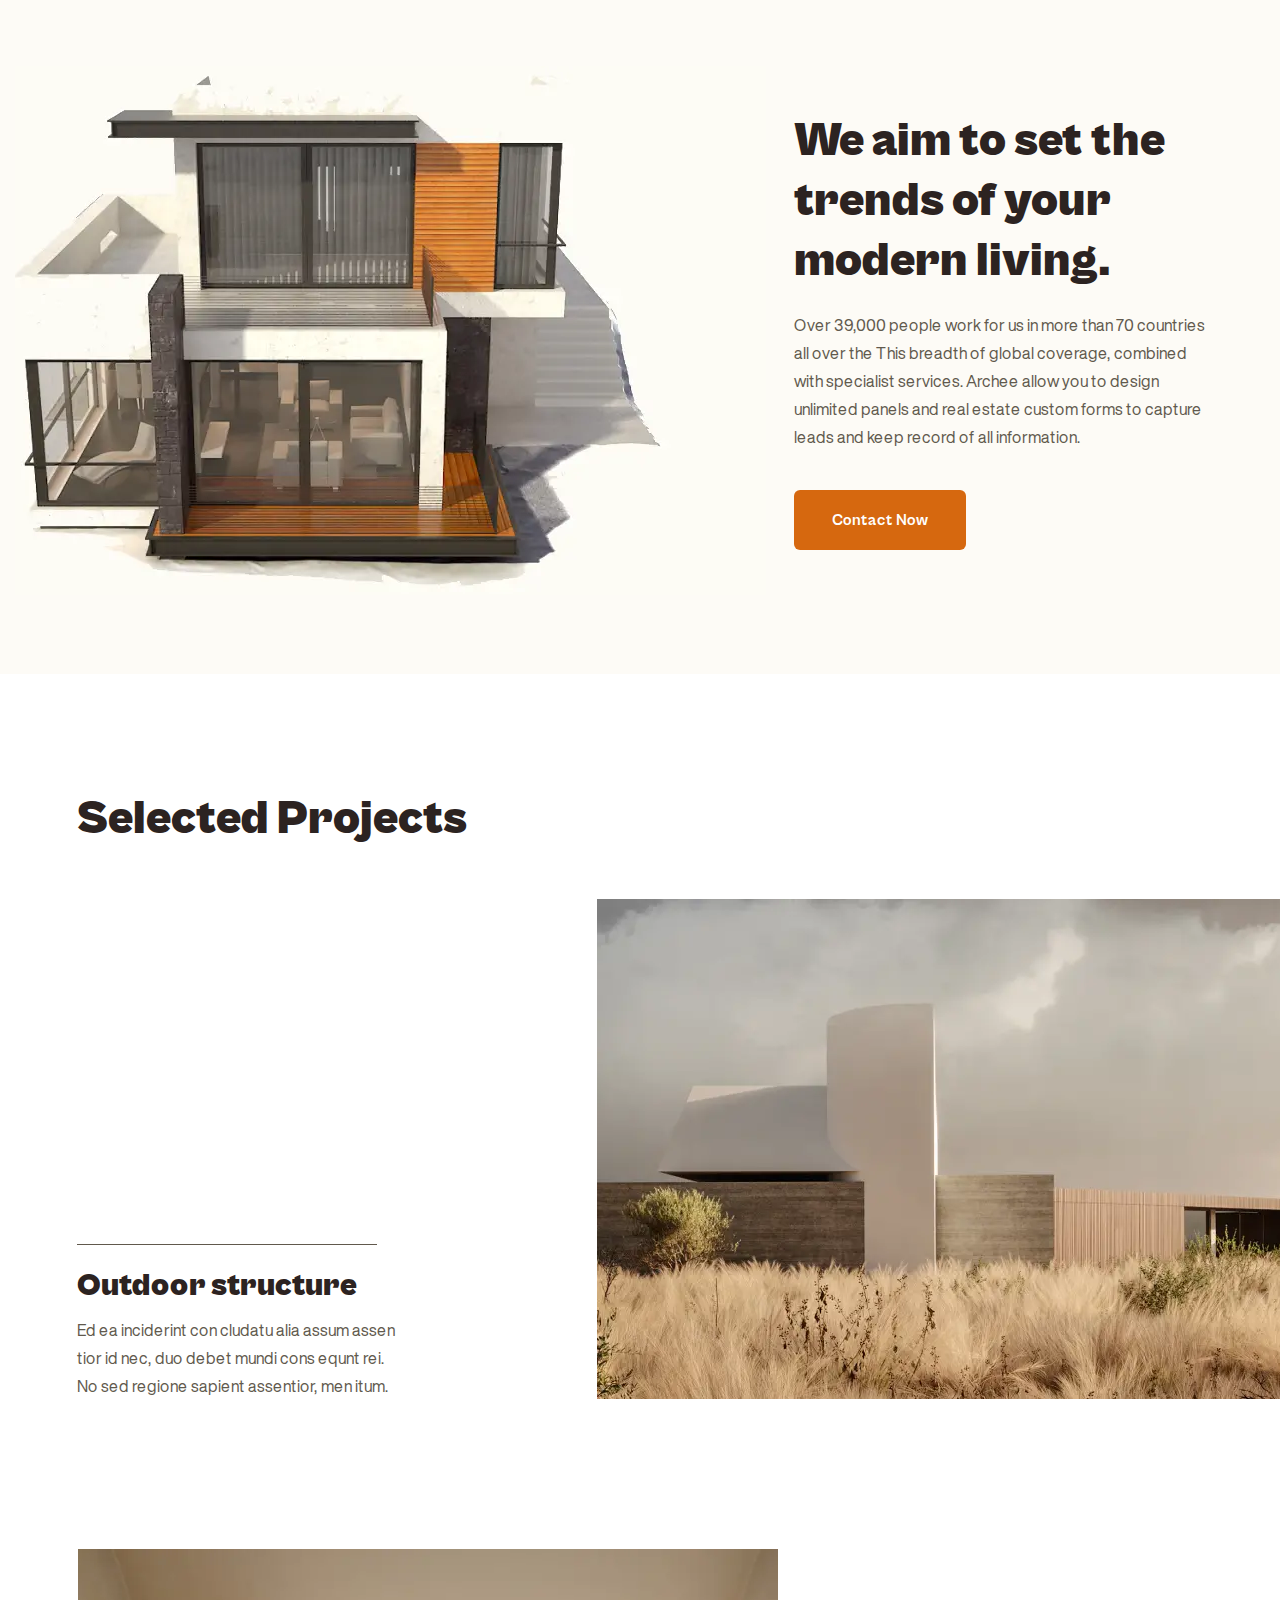
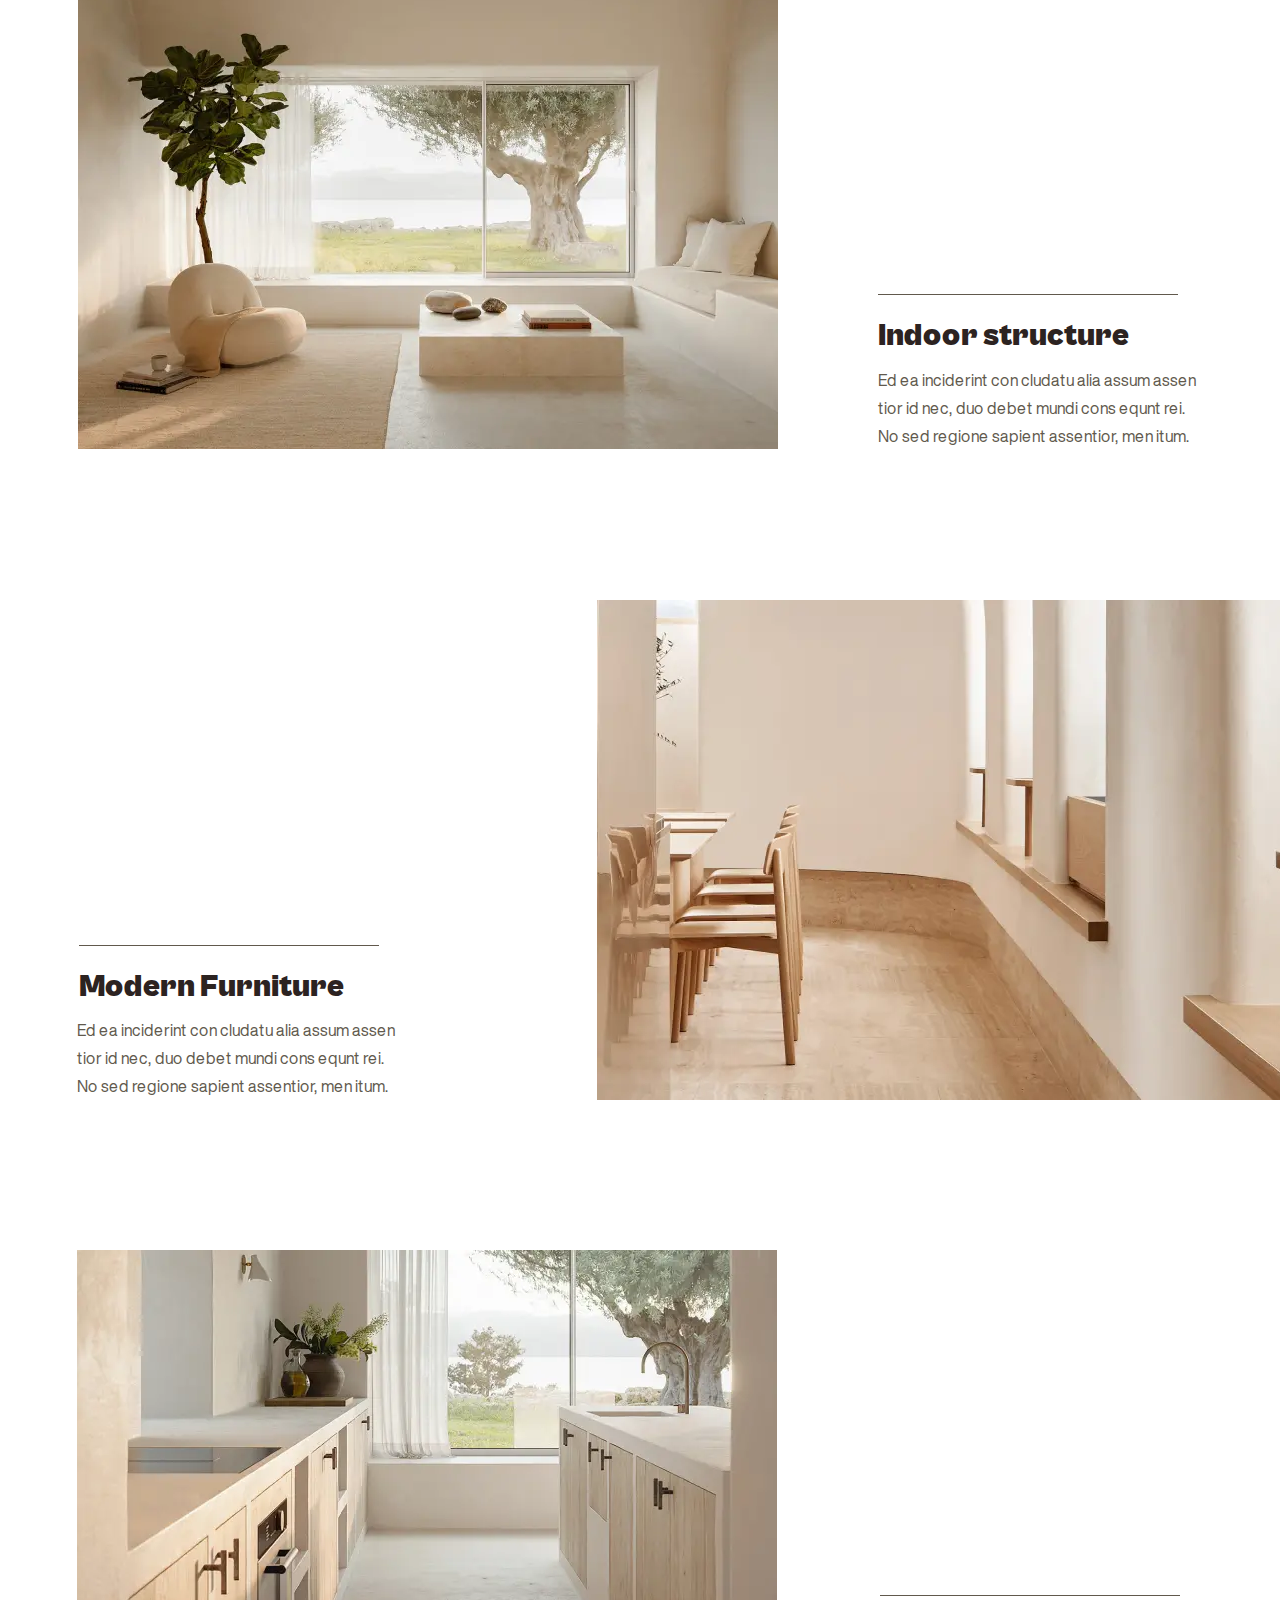
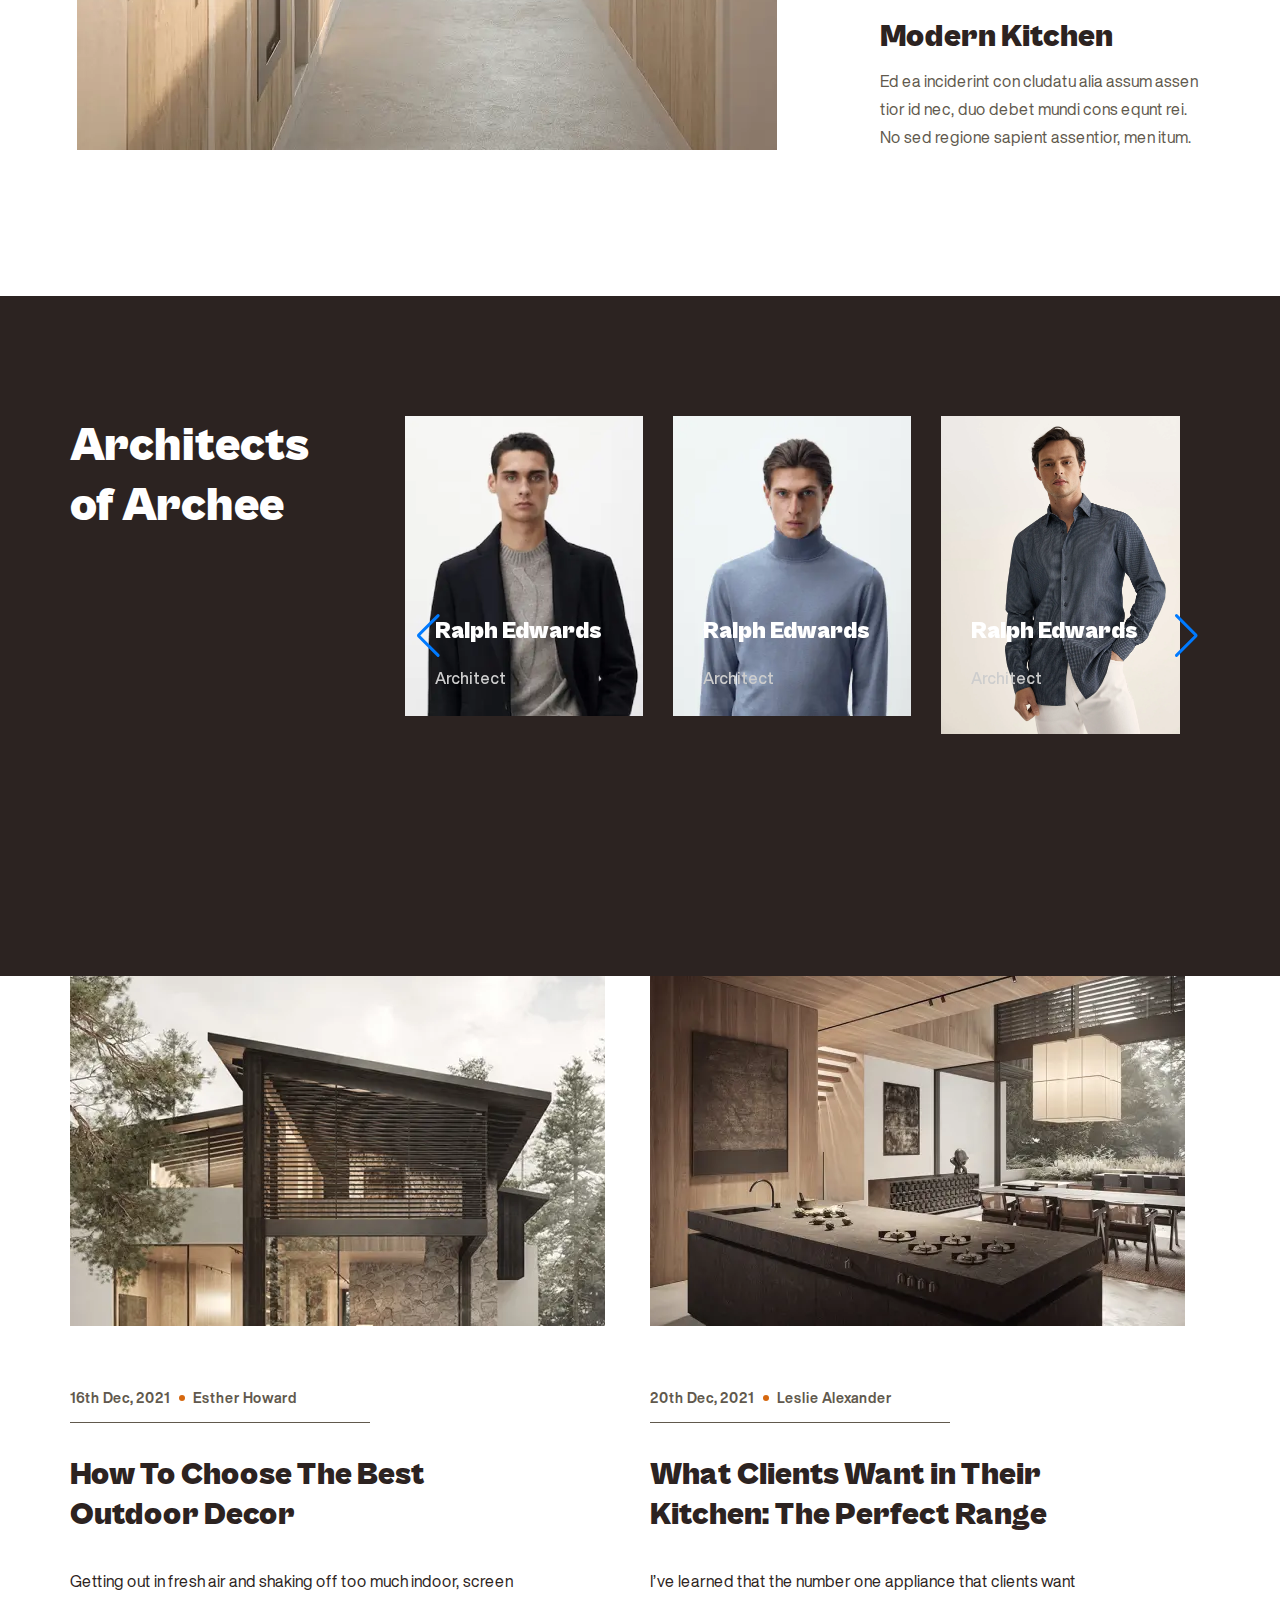
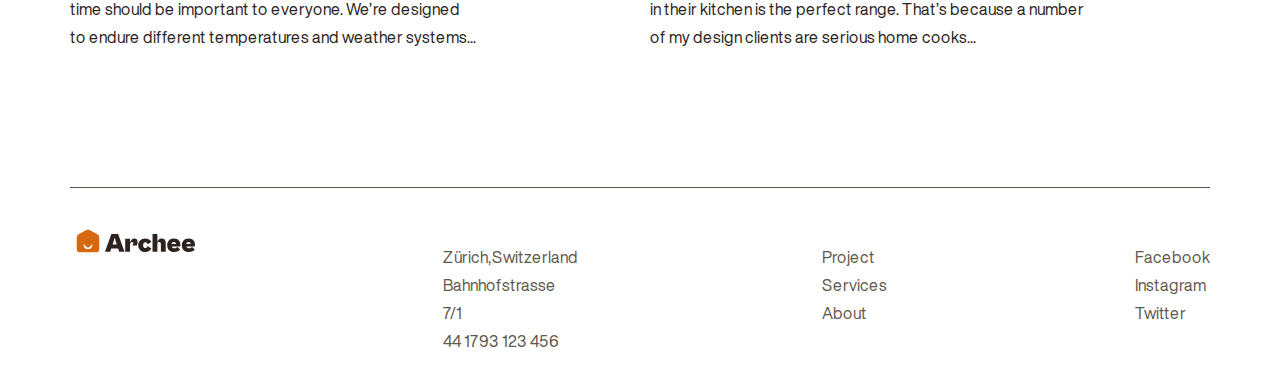
==== commit 9255b3d3: "perfict pixel" ====
--- a/public/index.html
+++ b/public/index.html
@@ -107,10 +107,10 @@
           </span>                                 <div class="hero__raiting-number">5.0</div>                             </div>+                            <span class="hero__avatars-subtitle">+          Trusted by&nbsp;Clients From Worldwide+        </span>                             <div class="hero__avatar">-                                <span class="hero__avatars-subtitle">-            Trusted by&nbsp;Clients From Worldwide-          </span>                                 <div class="hero__avatars-bloks">                                     <ul class="hero__avatars-list">                                         <li class="hero__avatars-item">@@ -237,7 +237,7 @@
                         </li>                     </ul>                     <ul class="selected__list list-revers">-                        <li class="selected__list-left">+                        <li class="selected__list-left selected__list-two">                             <h3 class="list-title">Indoor structure</h3>                             <p class="list-text">                                 Ed&nbsp;ea&nbsp;inciderint con cludatu alia assum assen tior@@ -251,27 +251,27 @@
                     </ul>                     <ul class="selected__list">                         <li class="selected__list-left">-                            <h3 class="list-title">Modern Furniture</h3>-                            <p class="list-text">+                            <h3 class="list-title list-title__three">Modern Furniture</h3>+                            <p class="list-text list-text__three">                                 Ed&nbsp;ea&nbsp;inciderint con cludatu alia assum assen tior                                 id&nbsp;nec, duo debet mundi cons equnt rei. No&nbsp;sed regione                                 sapient assentior, men itum.                             </p>                         </li>-                        <li class="selected__list-right list-left__img">+                        <li class="selected__list-right list-left__img list-left__img-three">                             <picture><source srcset="img/selected_img-3.webp" type="image/webp"><img src="img/selected_img-3.png" alt="selected-images" /></picture>                         </li>                     </ul>                     <ul class="selected__list list-revers">                         <li class="selected__list-left">-                            <h3 class="list-title">Modern Kitchen</h3>-                            <p class="list-text">+                            <h3 class="list-title list-title__four">Modern Kitchen</h3>+                            <p class="list-text list-text__four">                                 Ed&nbsp;ea&nbsp;inciderint con cludatu alia assum assen tior                                 id&nbsp;nec, duo debet mundi cons equnt rei. No&nbsp;sed regione                                 sapient assentior, men itum.                             </p>                         </li>-                        <li class="selected__list-right list-right__padding">+                        <li class="selected__list-right list-right__padding list-right__padding-four">                             <picture><source srcset="img/selected_img-4.webp" type="image/webp"><img src="img/selected_img-4.png" alt="selected-images" /></picture>                         </li>                     </ul>--- a/public/css/main.min.css
+++ b/public/css/main.min.css
@@ -1 +1 @@
-@font-face{font-family:"Cabinet Grotesk";font-weight:700;font-style:normal;src:url(../font/CabinetGrotesk/CabinetGrotesk-Bold.eot);src:local("Cabinet Grotesk"),url(../font/CabinetGrotesk/CabinetGrotesk-Bold.eot?#iefix) format("embedded-opentype"),url(../font/CabinetGrotesk/CabinetGrotesk-Bold.woff2) format("woff2"),url(../font/CabinetGrotesk/CabinetGrotesk-Bold.woff) format("woff"),url(../font/CabinetGrotesk/CabinetGrotesk-Bold.ttf) format("truetype")}@font-face{font-family:"Cabinet Grotesk";font-weight:900;font-style:normal;src:url(../font/CabinetGrotesk/CabinetGrotesk-Black.eot);src:local("Cabinet Grotesk"),url(../font/CabinetGrotesk/CabinetGrotesk-Black.eot?#iefix) format("embedded-opentype"),url(../font/CabinetGrotesk/CabinetGrotesk-Black.woff2) format("woff2"),url(../font/CabinetGrotesk/CabinetGrotesk-Black.woff) format("woff"),url(../font/CabinetGrotesk/CabinetGrotesk-Black.ttf) format("truetype")}@font-face{font-family:"Helvetica Now Display";font-weight:400;font-style:normal;src:url(../font/HelveticaNowDisplay/HelveticaNowDisplay-Regular.eot);src:local("Helvetica Now Display"),url(../font/HelveticaNowDisplay/HelveticaNowDisplay-Regular.eot?#iefix) format("embedded-opentype"),url(../font/HelveticaNowDisplay/HelveticaNowDisplay-Regular.woff2) format("woff2"),url(../font/HelveticaNowDisplay/HelveticaNowDisplay-Regular.woff) format("woff"),url(../font/HelveticaNowDisplay/HelveticaNowDisplay-Regular.ttf) format("truetype")}@font-face{font-family:"Helvetica Now Display";font-weight:500;font-style:normal;src:url(../font/HelveticaNowDisplay/HelveticaNowDisplay-Medium.eot);src:local("Helvetica Now Display"),url(../font/HelveticaNowDisplay/HelveticaNowDisplay-Medium.eot?#iefix) format("embedded-opentype"),url(../font/HelveticaNowDisplay/HelveticaNowDisplay-Medium.woff2) format("woff2"),url(../font/HelveticaNowDisplay/HelveticaNowDisplay-Medium.woff) format("woff"),url(../font/HelveticaNowDisplay/HelveticaNowDisplay-Medium.ttf) format("truetype")}@font-face{font-family:"Helvetica Now Display";font-weight:700;font-style:normal;src:url(../font/HelveticaNowDisplay/HelveticaNowDisplay-Bold.eot);src:local("Helvetica Now Display"),url(../font/HelveticaNowDisplay/HelveticaNowDisplay-Bold.eot?#iefix) format("embedded-opentype"),url(../font/HelveticaNowDisplay/HelveticaNowDisplay-Bold.woff2) format("woff2"),url(../font/HelveticaNowDisplay/HelveticaNowDisplay-Bold.woff) format("woff"),url(../font/HelveticaNowDisplay/HelveticaNowDisplay-Bold.ttf) format("truetype")}*,::after,::before{-webkit-box-sizing:border-box;box-sizing:border-box}body,html{padding:0;margin:0;min-height:100vh;overflow-x:hidden;background-color:#f7f7f7;font-family:"Helvetica Now Display";font-weight:400;font-style:normal;font-size:16px;line-height:1.75}.vhidden{position:absolute;width:1px;height:1px;margin:-1px;border:0;padding:0;clip:rect(0 0 0 0);overflow:hidden}img{max-width:100%}.wrapper{max-width:1440px;min-width:280px;min-height:100%;margin:0 auto;overflow-x:hidden;background-color:#fff;color:#61594d}.container{max-width:1170px;padding-left:15px;padding-right:15px;margin:0 auto}.footer{margin-top:120px}.footer-wrapper{padding-top:40px;display:-webkit-box;display:-ms-flexbox;display:flex;-webkit-box-pack:justify;-ms-flex-pack:justify;justify-content:space-between;background-image:url(../img/bigline-icon.svg);background-repeat:no-repeat}.footer-list__address{max-width:170px}.footer-list__address-item{list-style:none;padding:0;margin:0;font-family:"Helvetica Now Display";font-weight:400;font-style:normal;font-size:16px;line-height:1.75;color:#61594d}.footer-list__address-item:last-child{padding-bottom:0}.footer-list__addres-item-link{text-decoration:none;border:0;font-family:"Helvetica Now Display";font-weight:400;font-style:normal;font-size:16px;line-height:1.75;color:#61594d}.footer-list__menu{max-width:170px}.footer-list__menu-item{list-style:none;padding:0;margin:0}.footer-list__menu-item-link{text-decoration:none;border:0;font-family:"Helvetica Now Display";font-weight:400;font-style:normal;font-size:16px;line-height:1.75;color:#61594d}.footer-list__social{max-width:170px}.footer-list__social-item{list-style:none;padding:0;margin:0}.footer-list__social-item-link{text-decoration:none;border:0;font-family:"Helvetica Now Display";font-weight:400;font-style:normal;font-size:16px;line-height:1.75;color:#61594d}.header{padding-top:33px;padding-bottom:16.22px;background-color:#f7f7f7}.header-container{display:-webkit-box;display:-ms-flexbox;display:flex;-webkit-box-align:center;-ms-flex-align:center;align-items:center;-webkit-box-pack:justify;-ms-flex-pack:justify;justify-content:space-between}.header__logo-link{display:inline-block;margin-top:2px;margin-left:6px}.nav-menu{padding-bottom:7px;margin-right:-77px}.nav-menu__list{display:-webkit-box;display:-ms-flexbox;display:flex;-webkit-box-align:center;-ms-flex-align:center;align-items:center;list-style:none;padding:0;margin:0}.nav-menu__list-item{padding-right:30px}.nav-menu__list-item:last-child{padding-right:0}.nav-menu__list .nav-menu__link{text-decoration:none;border:0;font-family:inherit;font-weight:500;font-size:14px;line-height:1.4285714286;text-transform:uppercase;color:#2c2321;-webkit-transition:.3s ease-in-out;-o-transition:.3s ease-in-out;transition:.3s ease-in-out}.nav-menu__list .nav-menu__link:hover{text-decoration:underline}.header-contact__block{display:-webkit-box;display:-ms-flexbox;display:flex;-webkit-box-align:center;-ms-flex-align:center;align-items:center}.header__button-btn,.header__contact-link{text-decoration:none;display:inline-block;border:0;cursor:pointer}.header__button-btn{background-color:transparent;font-size:14px;font-weight:500;text-transform:uppercase;color:#2c2321;padding:0 0 12px;margin-left:-80px}.header__contact-link{padding:0;font-family:"Cabinet Grotesk";font-style:normal;color:#fff;background-color:#d6680f;border-radius:6px;font-weight:700;font-size:16px;line-height:1.25;width:118px;height:40px;-webkit-transition:.3s ease-in-out;-o-transition:.3s ease-in-out;transition:.3s ease-in-out;margin-right:-9px}.header__contact-link:hover{background-color:#f7f7f7;color:#d6680f;border:2px solid #d6680f}.leng{list-style:none;padding:0;margin:0}.leng__link{text-decoration:none;border:0;font-family:"Helvetica Now Display";font-weight:500;font-style:normal;font-size:14px;line-height:1.5;color:#2c2321;text-transform:uppercase}.leng__item{display:none}.leng__item:first-child{display:-webkit-box;display:-ms-flexbox;display:flex;-webkit-box-align:center;-ms-flex-align:center;align-items:center}.leng__item:first-child::after{display:table;content:"";width:12px;height:7px;background:url(../img/mini-arrow.svg) no-repeat;margin-left:10px}.leng:hover .leng__item{display:-webkit-box;display:-ms-flexbox;display:flex}.leng:hover .leng__item::after{-webkit-transform:rotate(180deg);-ms-transform:rotate(180deg);transform:rotate(180deg)}.header__leng{display:block;margin-right:28px}.hero{background-color:#f7f7f7;padding-bottom:172px}.hero__info,.hero__wrapper{position:relative}.hero__wrapper::before{content:url(../img/star-combo-4.svg);position:absolute;left:-118px}.hero__info{display:-webkit-box;display:-ms-flexbox;display:flex}.hero__wrapper-title{margin:0;max-width:748px;min-height:355px;font-family:"Cabinet Grotesk",sans-serif;font-weight:900;font-size:62px;line-height:1.2419354839;color:#2c2321;padding-top:121px;padding-left:7px}.hero__text{max-width:452px;font-weight:400;font-size:18px;line-height:1.6666666667;color:#61594d;padding-left:8px;padding-bottom:15px}.hero__link{width:199px;height:60px;text-decoration:none;display:inline-block;border:0;padding:0;cursor:pointer;font-weight:700;line-height:.8;font-size:15px;color:#fff;background-color:#d6680f;border-radius:6px;margin-left:7px;-webkit-transition:.3s ease-in-out;-o-transition:.3s ease-in-out;transition:.3s ease-in-out}.hero__link:hover,.modern-btn:hover{background-color:#f7f7f7;color:#d6680f;border:2px solid #d6680f}.hero__wrapper-banner{margin:0;max-width:838px;min-height:600px}.hero__wrapper-banner::after{content:url(../img/3D-modern-house.png);position:absolute;top:121px;left:560px}.hero__raiting{display:-webkit-box;display:-ms-flexbox;display:flex}.hero__raiting-text{font-family:"Cabinet Grotesk",sans-serif;font-weight:700;font-size:20px;line-height:1.1;letter-spacing:.02em;color:#2c2321;padding-right:10px;padding-bottom:5px}.hero__raiting-star{padding-right:5px}.hero__raiting-number{font-family:"Cabinet Grotesk",sans-serif;font-weight:700;font-size:20px;line-height:1.1;color:#2c2321}.hero__avatars{display:-webkit-box;display:-ms-flexbox;display:flex;-webkit-box-align:center;-ms-flex-align:center;align-items:center;-webkit-box-pack:justify;-ms-flex-pack:justify;justify-content:space-between;padding-top:27px;padding-left:7px}.hero__avatars-subtitle{display:inline-block;line-height:8px;letter-spacing:.02em;color:#61594d}.hero__avatars-bloks,.hero__avatars-list{display:-webkit-box;display:-ms-flexbox;display:flex}.hero__avatars-bloks{padding-top:17px}.hero__avatars-list{list-style:none;padding:0;margin:0}.hero__avatars-item img{display:block;width:48px;height:48px;border:1.5px solid #fff;border-radius:50%}.hero__avatars-item{margin-right:-10px}.hero__avatars-last{background-color:#d6680f;padding:16px;border-radius:50%;font-family:"Cabinet Grotesk",sans-serif;font-weight:700;font-size:16px;line-height:16px;letter-spacing:.02em;color:#fff;text-align:center}.hero__phone{margin-right:-8px}.hero__phone-link{text-decoration:none;border:0;display:inline-block;font-family:"Cabinet Grotesk",sans-serif;font-weight:700;font-size:16px;line-height:20px;-webkit-text-decoration-line:underline;text-decoration-line:underline;color:#d6680f;padding-top:52px}.hero__phone-text{display:block;max-width:249px;font-weight:500;font-size:12px;line-height:1.5;color:#61594d;margin:10px 0 0}.main__search{margin-top:-105px}.modern{min-height:680px;background-color:#fdfbf6}.container-modern{max-width:1289px}.modern-list{display:-webkit-box;display:-ms-flexbox;display:flex;-webkit-box-align:center;-ms-flex-align:center;align-items:center;padding-top:75px}.modern-list__left{width:833px;height:531px;background-image:url(../img/modern-house.png);background-repeat:no-repeat;background-size:cover;background-position-x:-82px;background-position-y:-4px}.modern-list__right{max-width:419px;min-height:440px;margin-right:52px}.modern-title{font-family:"Cabinet Grotesk",sans-serif;font-weight:900;font-size:48px;line-height:60px;color:#2c2321;margin:0}.modern-text{line-height:28px;color:#61594d;padding-bottom:24px}.modern-btn{text-decoration:none;display:inline-block;border:0;padding:0;cursor:pointer;width:172px;height:60px;background-color:#d6680f;border-radius:6px;color:#fff;font-family:"Cabinet Grotesk",sans-serif;font-weight:700;font-size:16px;line-height:1.25;-webkit-transition:.3s ease-in-out;-o-transition:.3s ease-in-out;transition:.3s ease-in-out}.modern-btn:hover{background-color:#fff}.products{margin-top:120px;margin-bottom:120px;padding-left:15px}.products__list{list-style:none;padding:0;margin:0;display:-webkit-box;display:-ms-flexbox;display:flex;-webkit-box-align:center;-ms-flex-align:center;align-items:center;-webkit-box-pack:justify;-ms-flex-pack:justify;justify-content:space-between}.products__list-item{max-width:291px}.products-title{font-family:"Cabinet Grotesk",sans-serif;font-weight:900;font-size:32px;line-height:.7;color:#2c2321;margin-bottom:0;padding-bottom:4px}.products-link,.products-text{font-size:16px;line-height:1.7;color:#61594d}.products-link{display:inline-block;font-family:"Cabinet Grotesk",sans-serif;line-height:1.25;-webkit-transition:.3s ease-in-out;-o-transition:.3s ease-in-out;transition:.3s ease-in-out;margin-top:15px}.products-link:hover{color:#d6680f}.selected{padding-top:115px}.selected__title{margin:0;font-family:"Cabinet Grotesk";font-weight:900;font-style:normal;font-size:48px;line-height:1.25;color:#2c2321;padding:0 0 50px 7px}.selected__list{list-style:none;margin:0;display:-webkit-box;display:-ms-flexbox;display:flex;padding:0 0 138px}.selected__list-left{max-width:330px;padding-top:316px}.list-title{display:block;margin:0;font-family:"Cabinet Grotesk";font-style:normal;font-weight:900;font-size:32px;line-height:1.25;color:#2c2321;padding:0 0 10px 7px}.list-title::before{display:block;content:url(../img/line-icon.svg);margin-bottom:10px}.list-text{margin:0;font-size:16px;line-height:1.75;color:#61594d;padding:0 0 0 7px}.list-left__img img{margin-left:197px}.list-revers{-webkit-box-orient:horizontal;-webkit-box-direction:reverse;-ms-flex-direction:row-reverse;flex-direction:row-reverse}.list-right__padding{padding-right:103px;padding-top:4px}.slider{min-height:680px;background-color:#2c2321}.slider-wrapper{padding-top:120px;padding-bottom:120px;display:-webkit-box;display:-ms-flexbox;display:flex}.slider-title{padding:0;margin:0;font-family:"Cabinet Grotesk";font-weight:900;font-style:normal;font-size:48px;line-height:1.25;max-width:388px;color:#fff}.swiper{width:1110px;height:440px}.sliders-list{display:-webkit-box;display:-ms-flexbox;display:flex;-webkit-box-align:center;-ms-flex-align:center;align-items:center;-webkit-box-pack:justify;-ms-flex-pack:justify;justify-content:space-between}.slider-list{list-style:none;padding:0;margin:0}.slider-list__item{width:350px;height:440px;padding-right:30px;position:relative}.slider-list__img{position:relative;width:100%;-webkit-box-shadow:linear-gradient(1.46deg,rgba(44,35,33,.9) -2.39%,rgba(44,35,33,0) 34.73%,rgba(44,35,33,0) 49.63%);box-shadow:linear-gradient(1.46deg,rgba(44,35,33,.9) -2.39%,rgba(44,35,33,0) 34.73%,rgba(44,35,33,0) 49.63%)}.slider-list__descr,.slider-list__name{padding:0;margin:0;font-family:"Cabinet Grotesk";font-weight:900;font-style:normal;font-size:24px;line-height:1.25;color:#fff;position:absolute;top:200px;left:30px}.slider-list__descr{font-family:"Helvetica Now Display";font-weight:500;font-size:16px;line-height:1.5;color:#cdcdcd;top:250px}.search__block{background-color:#fff;-webkit-box-shadow:30px 50px 150px rgba(39,31,26,.2);box-shadow:30px 50px 150px rgba(39,31,26,.2);border-radius:10px;padding:50px;margin-left:8px}.search__title{padding:0;font-family:"Cabinet Grotesk";font-weight:700;font-style:normal;font-size:24px;line-height:1.25;color:#2c2321;margin:0 0 20px}.search-form{display:-webkit-box;display:-ms-flexbox;display:flex}.search-form__field{border:0;font-family:"Helvetica Now Display";font-weight:500;font-style:normal;font-size:16px;line-height:1.5;background-color:#f5f5f5;border-radius:6px;background-repeat:no-repeat;background-position:center right 22px;padding:18px 62px 18px 20px;margin-right:20px;-webkit-box-flex:1;-ms-flex-positive:1;flex-grow:1}.search-form__field-location{background-image:url(../img/location-icon.svg)}.search-form__field-type{background-image:url(../img/home-icon.svg)}.search-form__field-budget{background-image:url(../img/dollar-icon.svg)}.search-form__field::-webkit-input-placeholder{color:rgba(97,89,77,.6)}.search-form__field::-moz-placeholder{color:rgba(97,89,77,.6)}.search-form__field:-ms-input-placeholder{color:rgba(97,89,77,.6)}.search-form__field::-ms-input-placeholder{color:rgba(97,89,77,.6)}.search-form__field::placeholder{color:rgba(97,89,77,.6)}.search-form__field:focus{outline:1px solid #ddd}.btn_search{text-decoration:none;display:inline-block;border:0;padding:0;cursor:pointer;font-family:"Cabinet Grotesk";font-weight:700;font-style:normal;font-size:16px;line-height:1.25;background-color:#d6680f;border-radius:6px;width:166px;height:60px;color:#fff;-webkit-transition:.3s ease-in-out;-o-transition:.3s ease-in-out;transition:.3s ease-in-out}.btn_search:hover{background-color:#fff;border:1px solid #d6680f;color:#d6680f}.best-list{list-style:none;padding:0;margin:0;display:-webkit-box;display:-ms-flexbox;display:flex}.best-list__left{display:block;margin-right:45px}.best-info__bloks{display:-webkit-box;display:-ms-flexbox;display:flex;max-width:300px;padding-top:50px;padding-bottom:10px;border-bottom:1px solid #61594d}.best-info__bloks-descr{font-family:"Helvetica Now Display";font-weight:700;font-style:normal;font-size:14px;line-height:2;color:#61594d}.best-info__bloks-icon{width:6px;height:6px;background-image:url(../img/dot.svg);background-repeat:no-repeat;background-position-x:center;margin-top:11px;padding-left:13px;padding-right:10px}.best-text,.best-title{max-width:479px;font-family:"Cabinet Grotesk";font-weight:900;font-style:normal;font-size:32px;line-height:1.25;color:#2c2321}.best-text{max-width:458px;font-family:"Helvetica Now Display";font-weight:400;font-size:16px;line-height:1.75}@supports (-webkit-appearance:none){.footer-wrapper{background-image:url(../img/bigline-icon.svg)}.leng__item:first-child::after{background:url(../img/mini-arrow.svg) no-repeat}.modern-list__left{background-image:url(../img/modern-house.webp)}.search-form__field-location{background-image:url(../img/location-icon.svg)}.search-form__field-type{background-image:url(../img/home-icon.svg)}.search-form__field-budget{background-image:url(../img/dollar-icon.svg)}.best-info__bloks-icon{background-image:url(../img/dot.svg)}}+@font-face{font-family:"Cabinet Grotesk";font-weight:700;font-style:normal;src:url(../font/CabinetGrotesk/CabinetGrotesk-Bold.eot);src:local("Cabinet Grotesk"),url(../font/CabinetGrotesk/CabinetGrotesk-Bold.eot?#iefix) format("embedded-opentype"),url(../font/CabinetGrotesk/CabinetGrotesk-Bold.woff2) format("woff2"),url(../font/CabinetGrotesk/CabinetGrotesk-Bold.woff) format("woff"),url(../font/CabinetGrotesk/CabinetGrotesk-Bold.ttf) format("truetype")}@font-face{font-family:"Cabinet Grotesk";font-weight:900;font-style:normal;src:url(../font/CabinetGrotesk/CabinetGrotesk-Black.eot);src:local("Cabinet Grotesk"),url(../font/CabinetGrotesk/CabinetGrotesk-Black.eot?#iefix) format("embedded-opentype"),url(../font/CabinetGrotesk/CabinetGrotesk-Black.woff2) format("woff2"),url(../font/CabinetGrotesk/CabinetGrotesk-Black.woff) format("woff"),url(../font/CabinetGrotesk/CabinetGrotesk-Black.ttf) format("truetype")}@font-face{font-family:"Helvetica Now Display";font-weight:400;font-style:normal;src:url(../font/HelveticaNowDisplay/HelveticaNowDisplay-Regular.eot);src:local("Helvetica Now Display"),url(../font/HelveticaNowDisplay/HelveticaNowDisplay-Regular.eot?#iefix) format("embedded-opentype"),url(../font/HelveticaNowDisplay/HelveticaNowDisplay-Regular.woff2) format("woff2"),url(../font/HelveticaNowDisplay/HelveticaNowDisplay-Regular.woff) format("woff"),url(../font/HelveticaNowDisplay/HelveticaNowDisplay-Regular.ttf) format("truetype")}@font-face{font-family:"Helvetica Now Display";font-weight:500;font-style:normal;src:url(../font/HelveticaNowDisplay/HelveticaNowDisplay-Medium.eot);src:local("Helvetica Now Display"),url(../font/HelveticaNowDisplay/HelveticaNowDisplay-Medium.eot?#iefix) format("embedded-opentype"),url(../font/HelveticaNowDisplay/HelveticaNowDisplay-Medium.woff2) format("woff2"),url(../font/HelveticaNowDisplay/HelveticaNowDisplay-Medium.woff) format("woff"),url(../font/HelveticaNowDisplay/HelveticaNowDisplay-Medium.ttf) format("truetype")}@font-face{font-family:"Helvetica Now Display";font-weight:700;font-style:normal;src:url(../font/HelveticaNowDisplay/HelveticaNowDisplay-Bold.eot);src:local("Helvetica Now Display"),url(../font/HelveticaNowDisplay/HelveticaNowDisplay-Bold.eot?#iefix) format("embedded-opentype"),url(../font/HelveticaNowDisplay/HelveticaNowDisplay-Bold.woff2) format("woff2"),url(../font/HelveticaNowDisplay/HelveticaNowDisplay-Bold.woff) format("woff"),url(../font/HelveticaNowDisplay/HelveticaNowDisplay-Bold.ttf) format("truetype")}*,::after,::before{-webkit-box-sizing:border-box;box-sizing:border-box}body,html{padding:0;margin:0;min-height:100vh;overflow-x:hidden;background-color:#f7f7f7;font-family:"Helvetica Now Display";font-weight:400;font-style:normal;font-size:16px;line-height:1.75}.vhidden{position:absolute;width:1px;height:1px;margin:-1px;border:0;padding:0;clip:rect(0 0 0 0);overflow:hidden}img{max-width:100%}.wrapper{max-width:1440px;min-width:280px;min-height:100%;margin:0 auto;overflow-x:hidden;background-color:#fff;color:#61594d}.container{max-width:1170px;padding-left:15px;padding-right:15px;margin:0 auto}.footer{margin-top:120px}.footer-wrapper{padding-top:40px;display:-webkit-box;display:-ms-flexbox;display:flex;-webkit-box-pack:justify;-ms-flex-pack:justify;justify-content:space-between;background-image:url(../img/bigline-icon.svg);background-repeat:no-repeat}.footer-list__address{max-width:170px}.footer-list__address-item{list-style:none;padding:0;margin:0;font-family:"Helvetica Now Display";font-weight:400;font-style:normal;font-size:16px;line-height:1.75;color:#61594d}.footer-list__address-item:last-child{padding-bottom:0}.footer-list__addres-item-link{text-decoration:none;border:0;font-family:"Helvetica Now Display";font-weight:400;font-style:normal;font-size:16px;line-height:1.75;color:#61594d}.footer-list__menu{max-width:170px}.footer-list__menu-item{list-style:none;padding:0;margin:0}.footer-list__menu-item-link{text-decoration:none;border:0;font-family:"Helvetica Now Display";font-weight:400;font-style:normal;font-size:16px;line-height:1.75;color:#61594d}.footer-list__social{max-width:170px}.footer-list__social-item{list-style:none;padding:0;margin:0}.footer-list__social-item-link{text-decoration:none;border:0;font-family:"Helvetica Now Display";font-weight:400;font-style:normal;font-size:16px;line-height:1.75;color:#61594d}.header{padding-top:33px;padding-bottom:16.22px;background-color:#f7f7f7}.header-container{display:-webkit-box;display:-ms-flexbox;display:flex;-webkit-box-align:center;-ms-flex-align:center;align-items:center;-webkit-box-pack:justify;-ms-flex-pack:justify;justify-content:space-between}.header__logo-link{display:inline-block;margin-top:2px;margin-left:6px}.nav-menu{padding-bottom:7px;margin-right:-77px}.nav-menu__list{display:-webkit-box;display:-ms-flexbox;display:flex;-webkit-box-align:center;-ms-flex-align:center;align-items:center;list-style:none;padding:0;margin:0}.nav-menu__list-item{padding-right:30px}.nav-menu__list-item:last-child{padding-right:0}.nav-menu__list .nav-menu__link{text-decoration:none;border:0;font-family:inherit;font-weight:500;font-size:14px;line-height:1.4285714286;text-transform:uppercase;color:#2c2321;-webkit-transition:.3s ease-in-out;-o-transition:.3s ease-in-out;transition:.3s ease-in-out}.nav-menu__list .nav-menu__link:hover{text-decoration:underline}.header-contact__block{display:-webkit-box;display:-ms-flexbox;display:flex;-webkit-box-align:center;-ms-flex-align:center;align-items:center}.header__button-btn,.header__contact-link{text-decoration:none;display:inline-block;border:0;cursor:pointer}.header__button-btn{background-color:transparent;font-size:14px;font-weight:500;text-transform:uppercase;color:#2c2321;padding:0 0 12px;margin-left:-80px}.header__contact-link{padding:0;font-family:"Cabinet Grotesk";font-style:normal;color:#fff;background-color:#d6680f;border-radius:6px;font-weight:700;font-size:16px;line-height:1.25;width:118px;height:40px;-webkit-transition:.3s ease-in-out;-o-transition:.3s ease-in-out;transition:.3s ease-in-out;margin-right:-7px}.header__contact-link:hover{background-color:#f7f7f7;color:#d6680f;border:2px solid #d6680f}.leng{list-style:none;padding:0;margin:0}.leng__link{text-decoration:none;border:0;font-family:"Helvetica Now Display";font-weight:500;font-style:normal;font-size:14px;line-height:1.5;color:#2c2321;text-transform:uppercase}.leng__item{display:none}.leng__item:first-child{display:-webkit-box;display:-ms-flexbox;display:flex;-webkit-box-align:center;-ms-flex-align:center;align-items:center}.leng__item:first-child::after{display:table;content:"";width:12px;height:7px;background:url(../img/mini-arrow.svg) no-repeat;margin-left:10px}.leng:hover .leng__item{display:-webkit-box;display:-ms-flexbox;display:flex}.leng:hover .leng__item::after{-webkit-transform:rotate(180deg);-ms-transform:rotate(180deg);transform:rotate(180deg)}.header__leng{margin-top:-5px;display:block;margin-right:28px}.hero{background-color:#f7f7f7;padding-bottom:172px}.hero__info,.hero__wrapper{position:relative}.hero__wrapper::before{content:url(../img/star-combo-4.svg);position:absolute;left:-118px}.hero__info{display:-webkit-box;display:-ms-flexbox;display:flex}.hero__wrapper-title{margin:0;max-width:748px;min-height:355px;font-family:"Cabinet Grotesk",sans-serif;font-weight:900;font-size:62px;line-height:1.2419354839;color:#2c2321;padding-top:121px;padding-left:7px}.hero__text{max-width:452px;font-weight:400;margin:0;font-size:18px;line-height:1.6666666667;color:#61594d;padding:15px 0 35px 8px}.hero__link{width:199px;height:60px;text-decoration:none;display:inline-block;border:0;padding:0;cursor:pointer;font-weight:700;line-height:.8;font-size:15px;color:#fff;background-color:#d6680f;border-radius:6px;margin-left:7px;-webkit-transition:.3s ease-in-out;-o-transition:.3s ease-in-out;transition:.3s ease-in-out}.hero__link:hover,.modern-btn:hover{background-color:#f7f7f7;color:#d6680f;border:2px solid #d6680f}.hero__wrapper-banner{margin:0;max-width:838px;min-height:600px}.hero__wrapper-banner::after{content:url(../img/3D-modern-house.png);position:absolute;top:121px;left:560px}.hero__raiting{display:-webkit-box;display:-ms-flexbox;display:flex}.hero__raiting-text{font-family:"Cabinet Grotesk",sans-serif;font-weight:700;font-size:20px;line-height:1.1;letter-spacing:.02em;color:#2c2321;padding-right:10px;padding-bottom:5px}.hero__raiting-star{padding-right:5px}.hero__raiting-number{font-family:"Cabinet Grotesk",sans-serif;font-weight:700;font-size:20px;line-height:1.1;color:#2c2321}.hero__avatars{display:-webkit-box;display:-ms-flexbox;display:flex;-webkit-box-align:center;-ms-flex-align:center;align-items:center;-webkit-box-pack:justify;-ms-flex-pack:justify;justify-content:space-between;padding-top:25px;padding-left:7px}.hero__avatars-subtitle{display:inline-block;line-height:8px;letter-spacing:.02em;color:#61594d}.hero__avatars-bloks,.hero__avatars-list{display:-webkit-box;display:-ms-flexbox;display:flex}.hero__avatars-bloks{padding-top:15px}.hero__avatars-list{list-style:none;padding:0;margin:0}.hero__avatars-item img{display:block;width:48px;height:48px;border:1.5px solid #fff;border-radius:50%}.hero__avatars-item{margin-right:-10px}.hero__avatars-last{background-color:#d6680f;padding:16px;border-radius:50%;font-family:"Cabinet Grotesk",sans-serif;font-weight:700;font-size:16px;line-height:16px;letter-spacing:.02em;color:#fff;text-align:center}.hero__phone{margin-right:-8px}.hero__phone-link{text-decoration:none;border:0;display:inline-block;font-family:"Cabinet Grotesk",sans-serif;font-weight:700;font-size:16px;line-height:20px;-webkit-text-decoration-line:underline;text-decoration-line:underline;color:#d6680f;padding-top:55px}.hero__phone-text{display:block;max-width:249px;font-weight:500;font-size:12px;line-height:1.5;color:#61594d;margin:6px 0 0}.main__search{margin-top:-103px}.modern{min-height:680px;background-color:#fdfbf6}.container-modern{max-width:1289px}.modern-list{display:-webkit-box;display:-ms-flexbox;display:flex;-webkit-box-align:center;-ms-flex-align:center;align-items:center;padding-top:72px}.modern-list__left{width:833px;height:531px;background-image:url(../img/modern-house.png);background-repeat:no-repeat;background-size:cover;background-position-x:-82px;background-position-y:-2px}.modern-list__right{max-width:419px;min-height:440px;margin-right:52px}.modern-title{padding:0;font-family:"Cabinet Grotesk",sans-serif;font-weight:900;font-size:48px;line-height:60px;color:#2c2321;margin:0}.modern-text{margin:0;line-height:28px;color:#61594d;padding:20px 0 39px}.modern-btn{text-decoration:none;display:inline-block;border:0;padding:0;cursor:pointer;width:172px;height:60px;background-color:#d6680f;border-radius:6px;color:#fff;font-family:"Cabinet Grotesk",sans-serif;font-weight:700;font-size:16px;line-height:1.25;-webkit-transition:.3s ease-in-out;-o-transition:.3s ease-in-out;transition:.3s ease-in-out}.modern-btn:hover{background-color:#fff}.products{margin-top:120px;margin-bottom:120px;padding-left:15px}.products__list{list-style:none;padding:0;margin:0;display:-webkit-box;display:-ms-flexbox;display:flex;-webkit-box-align:center;-ms-flex-align:center;align-items:center;-webkit-box-pack:justify;-ms-flex-pack:justify;justify-content:space-between}.products__list-item{max-width:291px}.products-title{font-family:"Cabinet Grotesk",sans-serif;font-weight:900;font-size:32px;line-height:.7;color:#2c2321;margin-bottom:0;padding-bottom:4px}.products-link,.products-text{font-size:16px;line-height:1.7;color:#61594d}.products-link{display:inline-block;font-family:"Cabinet Grotesk",sans-serif;line-height:1.25;-webkit-transition:.3s ease-in-out;-o-transition:.3s ease-in-out;transition:.3s ease-in-out;margin-top:15px}.products-link:hover{color:#d6680f}.selected{padding-top:115px}.selected__title{margin:0;font-family:"Cabinet Grotesk";font-weight:900;font-style:normal;font-size:48px;line-height:1.25;color:#2c2321;padding:0 0 50px 7px}.selected__list{list-style:none;margin:0;display:-webkit-box;display:-ms-flexbox;display:flex;padding:0 0 138px}.selected__list-left{max-width:330px;margin-top:auto}.selected__list-two{margin-right:9px}.list-title{display:block;margin:0;font-family:"Cabinet Grotesk";font-style:normal;font-weight:900;font-size:32px;line-height:1.25;color:#2c2321;padding:0 0 10px 7px}.list-title::before{display:block;content:url(../img/line-icon.svg);margin-bottom:10px}.list-title__three{padding-left:9px;padding-bottom:9px}.list-title__four{padding-left:0;padding-bottom:10px}.list-text{margin:0;font-size:16px;line-height:1.75;color:#61594d;padding:0 0 7px 7px}.list-text__three{padding-bottom:8px}.list-text__four{padding-left:0}.list-left__img img{margin-left:197px}.list-left__img-three{margin-top:5px}.list-revers{-webkit-box-orient:horizontal;-webkit-box-direction:reverse;-ms-flex-direction:row-reverse;flex-direction:row-reverse}.list-right__padding{margin-right:93px;padding-top:4px}.list-right__padding-four{margin-right:103px}.slider{min-height:680px;background-color:#2c2321}.slider-wrapper{padding-top:120px;padding-bottom:120px;display:-webkit-box;display:-ms-flexbox;display:flex}.slider-title{padding:0;margin:0;font-family:"Cabinet Grotesk";font-weight:900;font-style:normal;font-size:48px;line-height:1.25;max-width:388px;color:#fff}.swiper{width:1110px;height:440px}.sliders-list{display:-webkit-box;display:-ms-flexbox;display:flex;-webkit-box-align:center;-ms-flex-align:center;align-items:center;-webkit-box-pack:justify;-ms-flex-pack:justify;justify-content:space-between}.slider-list{list-style:none;padding:0;margin:0}.slider-list__item{width:350px;height:440px;padding-right:30px;position:relative}.slider-list__img{position:relative;width:100%;-webkit-box-shadow:linear-gradient(1.46deg,rgba(44,35,33,.9) -2.39%,rgba(44,35,33,0) 34.73%,rgba(44,35,33,0) 49.63%);box-shadow:linear-gradient(1.46deg,rgba(44,35,33,.9) -2.39%,rgba(44,35,33,0) 34.73%,rgba(44,35,33,0) 49.63%)}.slider-list__descr,.slider-list__name{padding:0;margin:0;font-family:"Cabinet Grotesk";font-weight:900;font-style:normal;font-size:24px;line-height:1.25;color:#fff;position:absolute;top:200px;left:30px}.slider-list__descr{font-family:"Helvetica Now Display";font-weight:500;font-size:16px;line-height:1.5;color:#cdcdcd;top:250px}.search__block{background-color:#fff;-webkit-box-shadow:30px 50px 150px rgba(39,31,26,.2);box-shadow:30px 50px 150px rgba(39,31,26,.2);border-radius:10px;padding:50px;margin-left:8px}.search__title{padding:0;font-family:"Cabinet Grotesk";font-weight:700;font-style:normal;font-size:24px;line-height:1.25;color:#2c2321;margin:0 0 20px}.search-form{display:-webkit-box;display:-ms-flexbox;display:flex}.search-form__field{border:0;font-family:"Helvetica Now Display";font-weight:500;font-style:normal;font-size:16px;line-height:1.5;background-color:#f5f5f5;border-radius:6px;background-repeat:no-repeat;background-position:center right 22px;padding:18px 50px 18px 20px;margin-right:20px;-webkit-box-flex:1;-ms-flex-positive:1;flex-grow:1}.search-form__field-location{background-image:url(../img/location-icon.svg)}.search-form__field-type{background-image:url(../img/home-icon.svg)}.search-form__field-budget{background-image:url(../img/dollar-icon.svg)}.search-form__field::-webkit-input-placeholder{color:rgba(97,89,77,.6)}.search-form__field::-moz-placeholder{color:rgba(97,89,77,.6)}.search-form__field:-ms-input-placeholder{color:rgba(97,89,77,.6)}.search-form__field::-ms-input-placeholder{color:rgba(97,89,77,.6)}.search-form__field::placeholder{color:rgba(97,89,77,.6)}.search-form__field:focus{outline:1px solid #ddd}.btn_search{text-decoration:none;display:inline-block;border:0;padding:0;cursor:pointer;font-family:"Cabinet Grotesk";font-weight:700;font-style:normal;font-size:16px;line-height:1.25;background-color:#d6680f;border-radius:6px;width:166px;height:60px;color:#fff;-webkit-transition:.3s ease-in-out;-o-transition:.3s ease-in-out;transition:.3s ease-in-out}.btn_search:hover{background-color:#fff;border:1px solid #d6680f;color:#d6680f}.best-list{list-style:none;padding:0;margin:0;display:-webkit-box;display:-ms-flexbox;display:flex}.best-list__left{display:block;margin-right:45px}.best-info__bloks{display:-webkit-box;display:-ms-flexbox;display:flex;max-width:300px;padding-top:50px;padding-bottom:10px;border-bottom:1px solid #61594d}.best-info__bloks-descr{font-family:"Helvetica Now Display";font-weight:700;font-style:normal;font-size:14px;line-height:2;color:#61594d}.best-info__bloks-icon{width:6px;height:6px;background-image:url(../img/dot.svg);background-repeat:no-repeat;background-position-x:center;margin-top:11px;padding-left:13px;padding-right:10px}.best-text,.best-title{max-width:479px;font-family:"Cabinet Grotesk";font-weight:900;font-style:normal;font-size:32px;line-height:1.25;color:#2c2321}.best-text{max-width:458px;font-family:"Helvetica Now Display";font-weight:400;font-size:16px;line-height:1.75}@supports (-webkit-appearance:none){.footer-wrapper{background-image:url(../img/bigline-icon.svg)}.leng__item:first-child::after{background:url(../img/mini-arrow.svg) no-repeat}.modern-list__left{background-image:url(../img/modern-house.webp)}.search-form__field-location{background-image:url(../img/location-icon.svg)}.search-form__field-type{background-image:url(../img/home-icon.svg)}.search-form__field-budget{background-image:url(../img/dollar-icon.svg)}.best-info__bloks-icon{background-image:url(../img/dot.svg)}}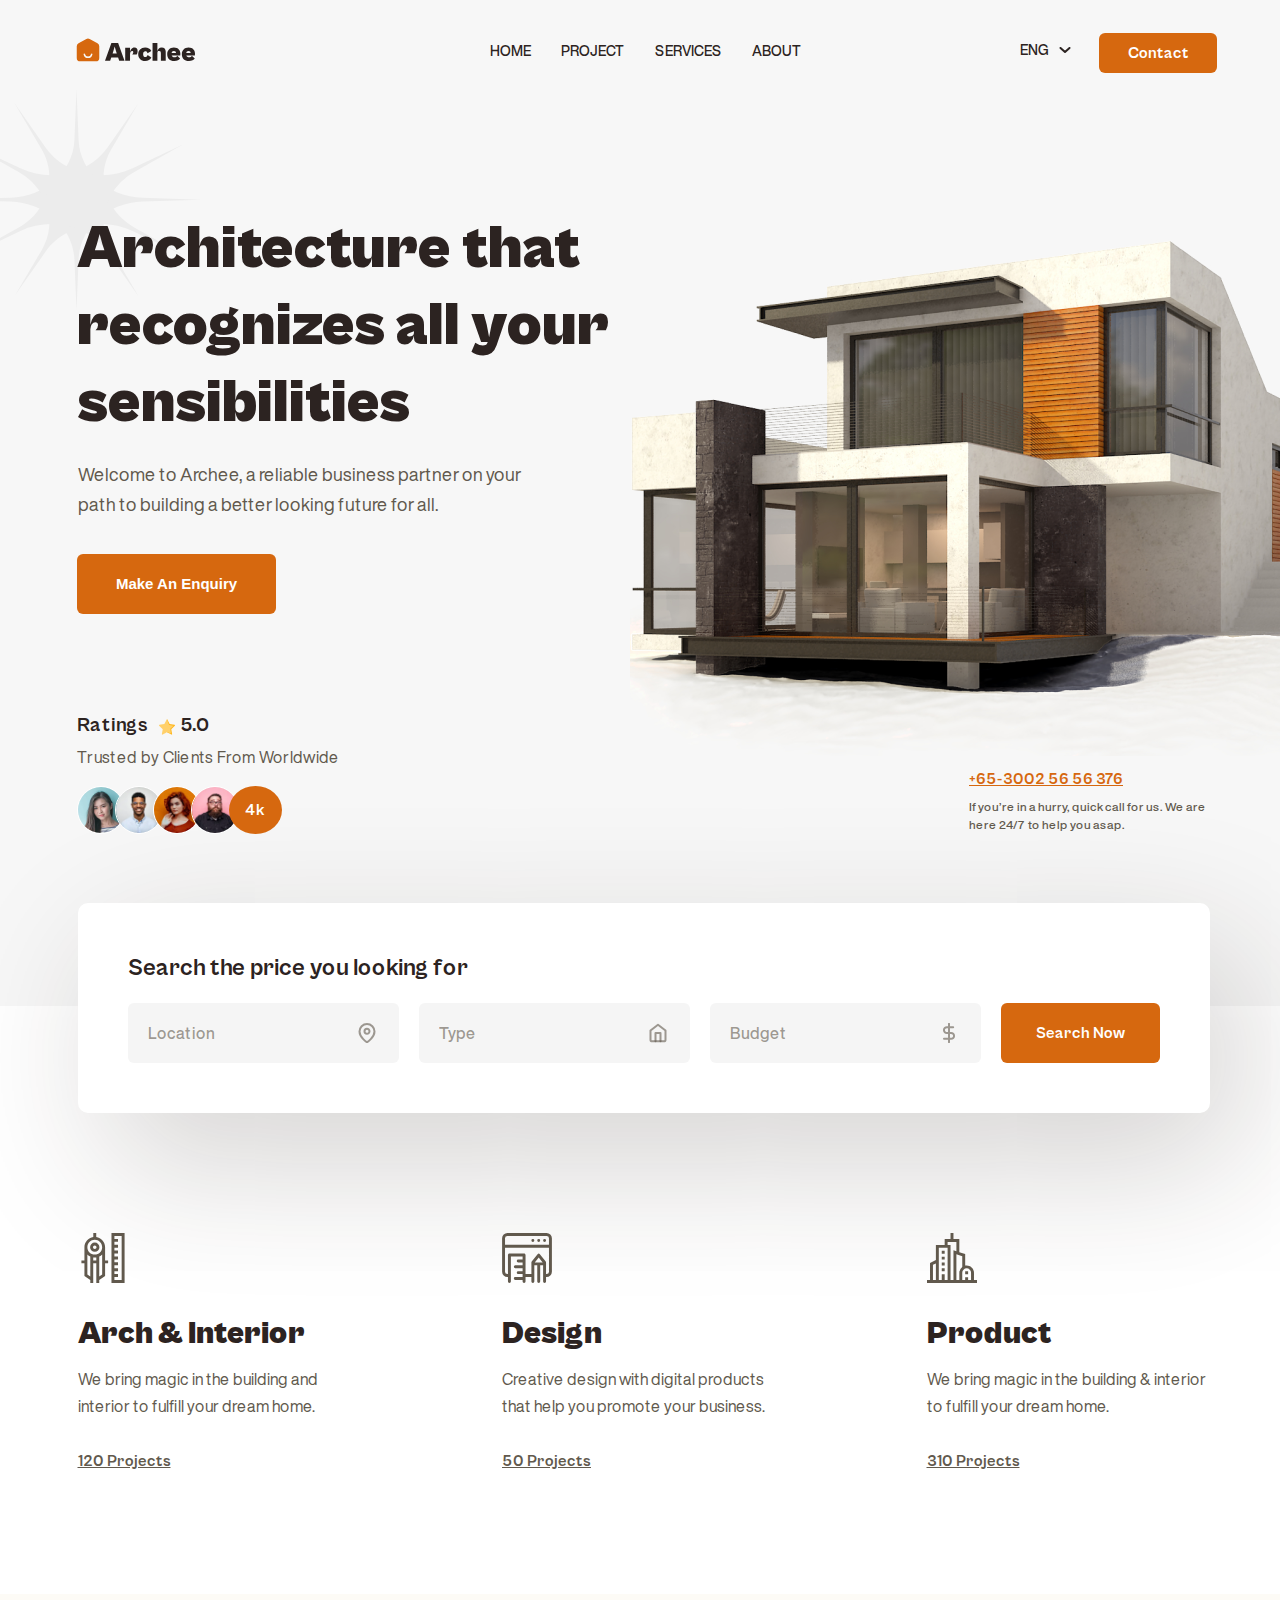
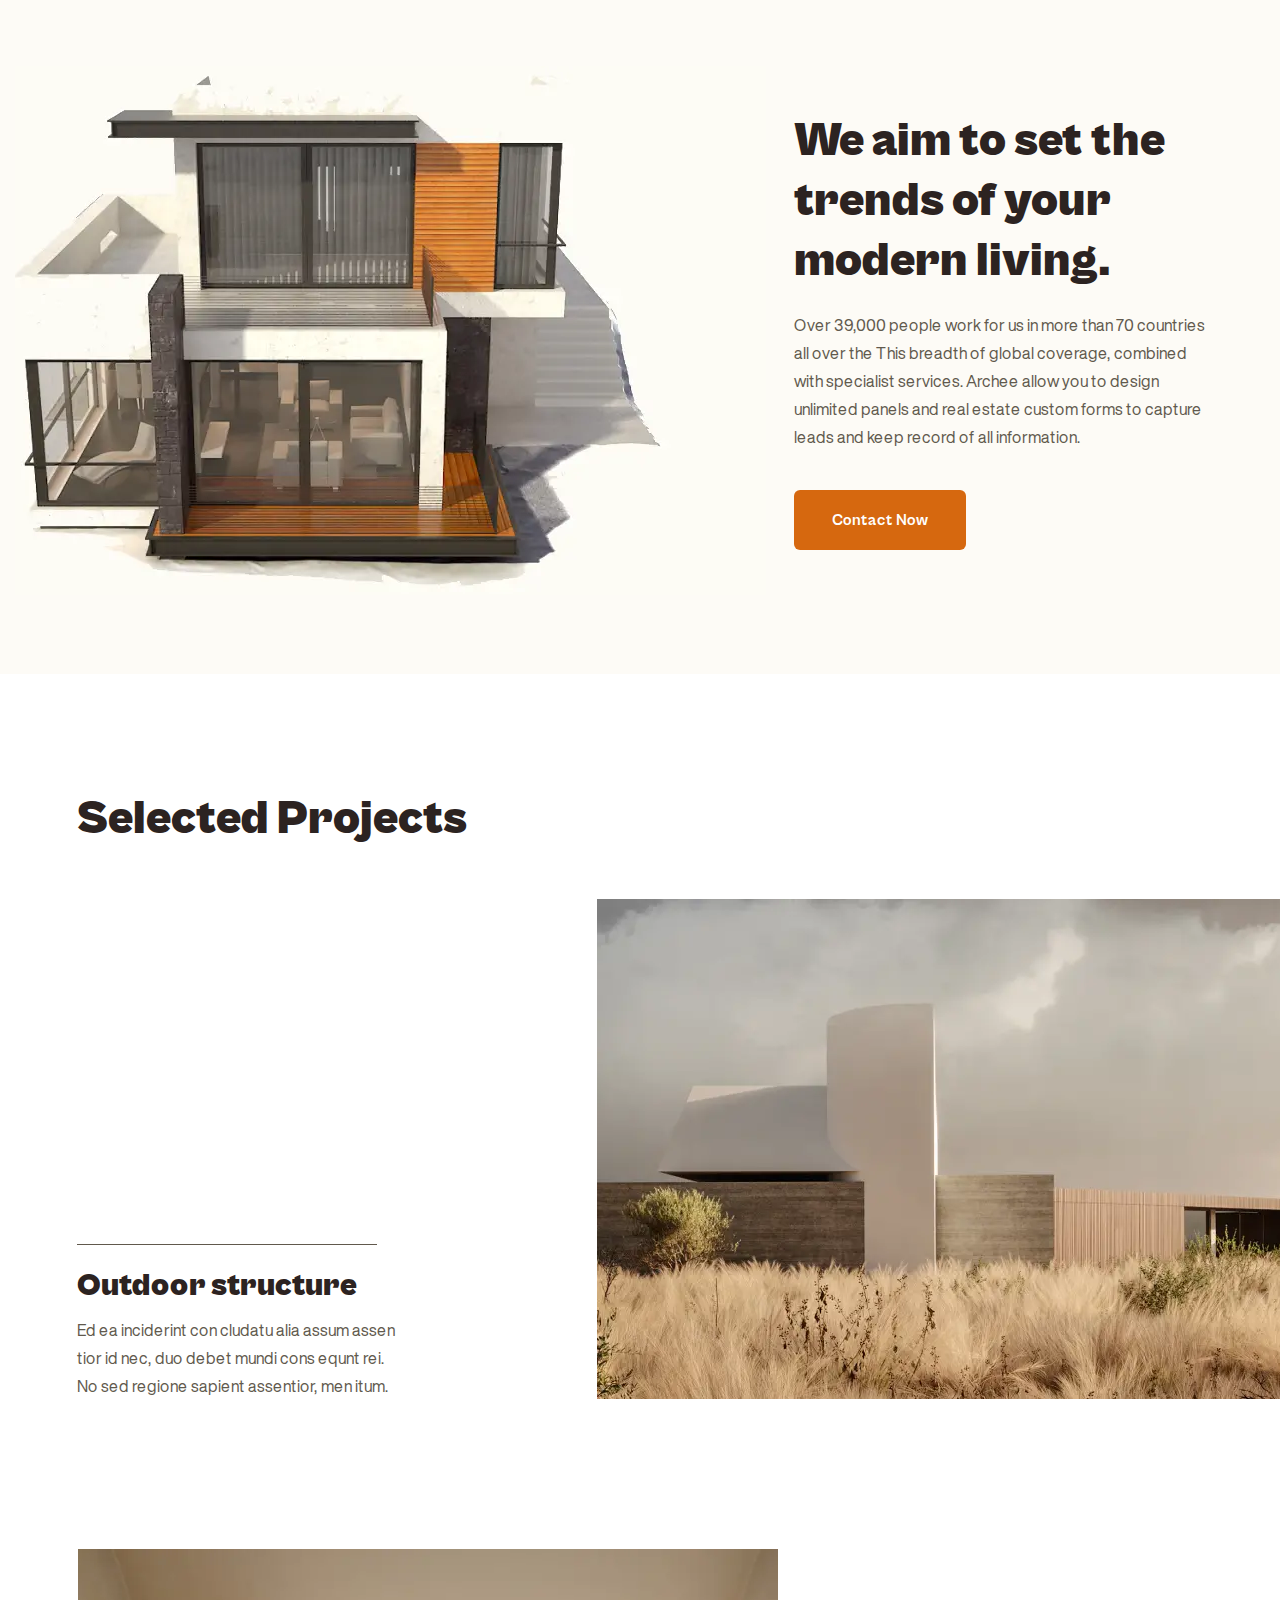
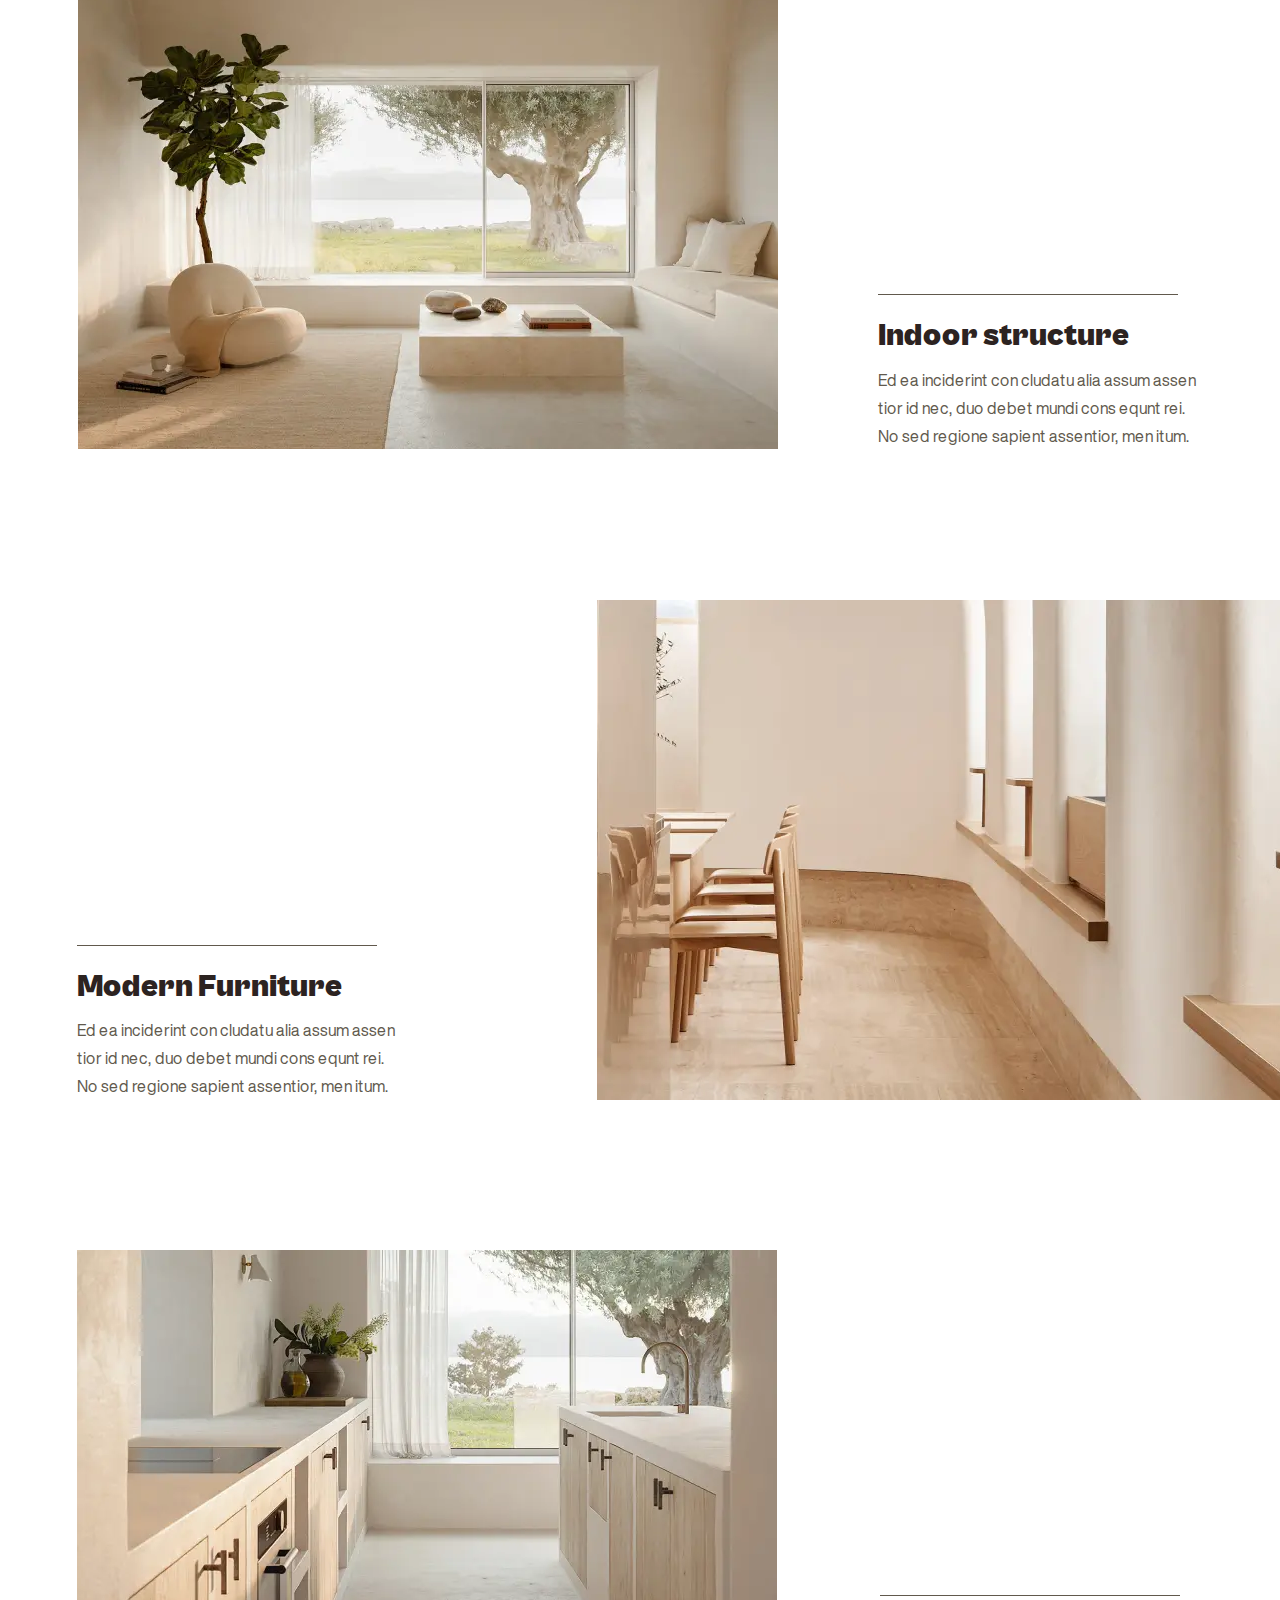
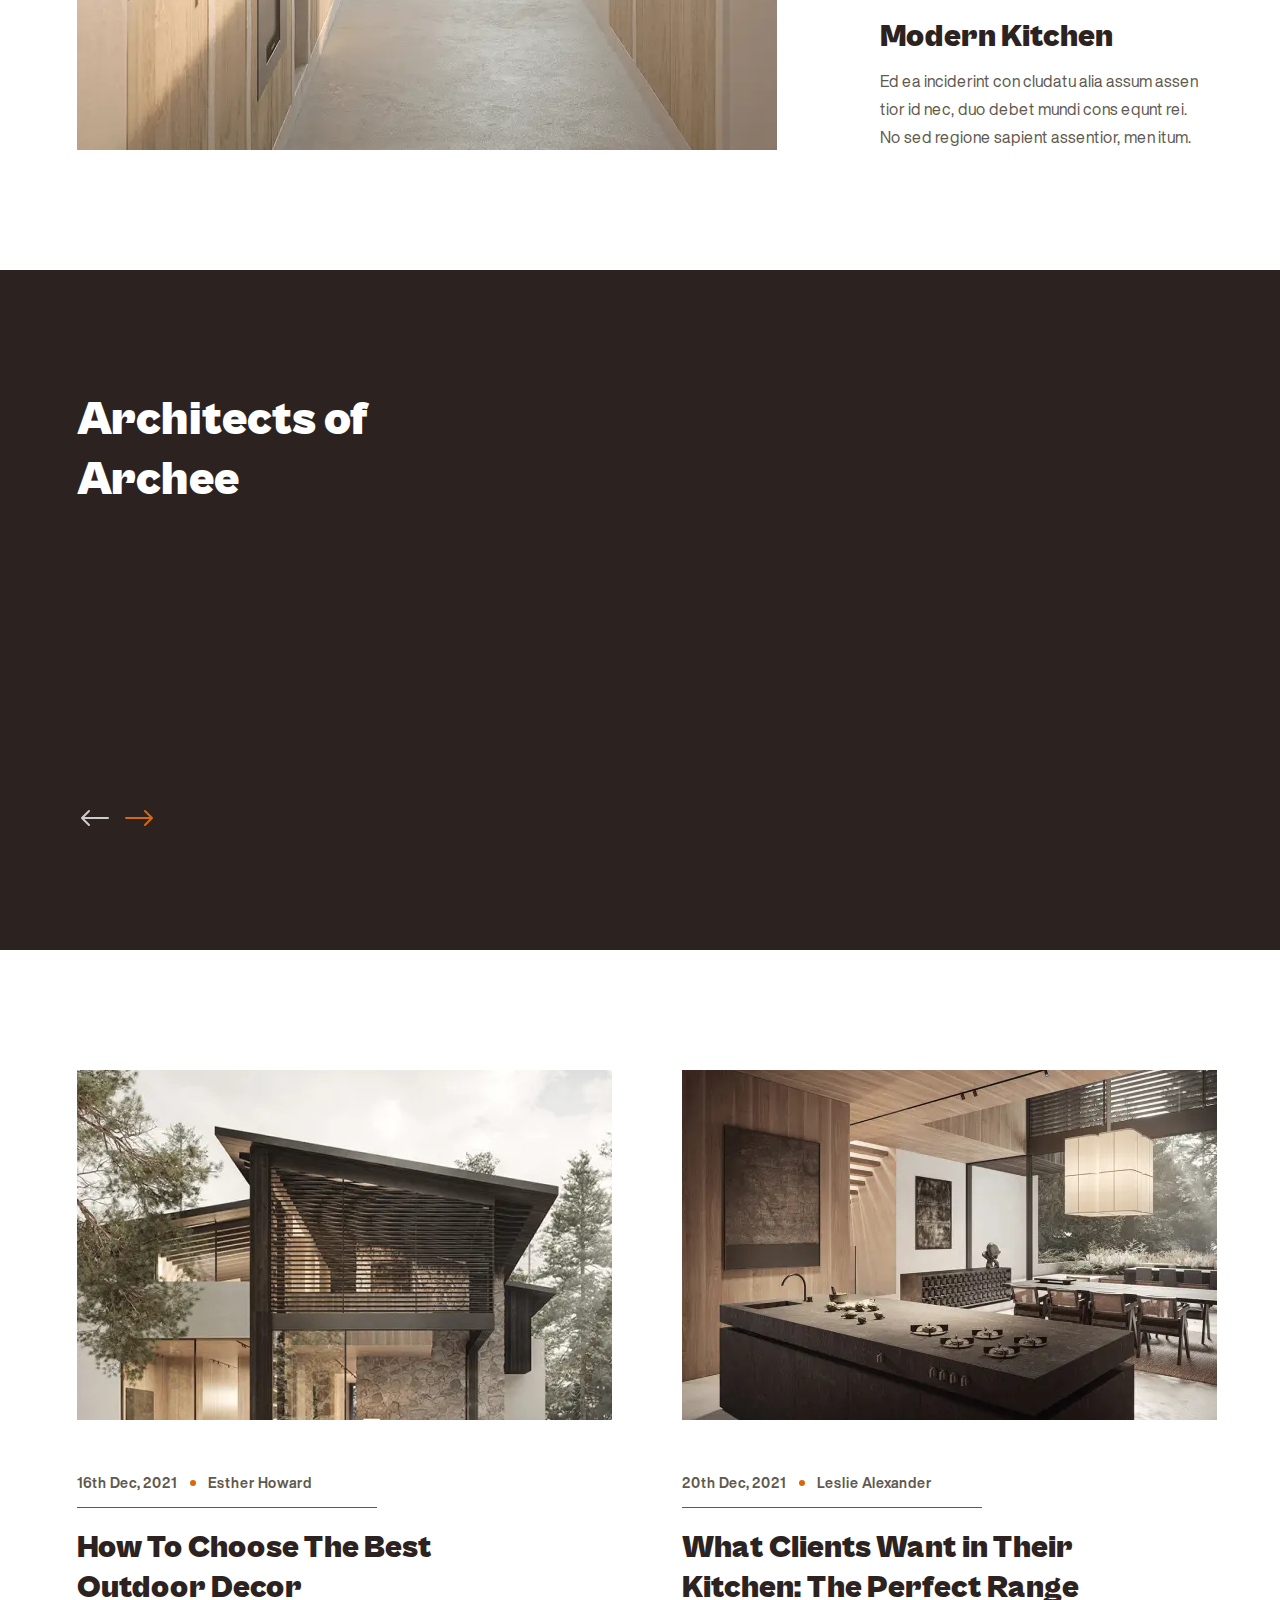
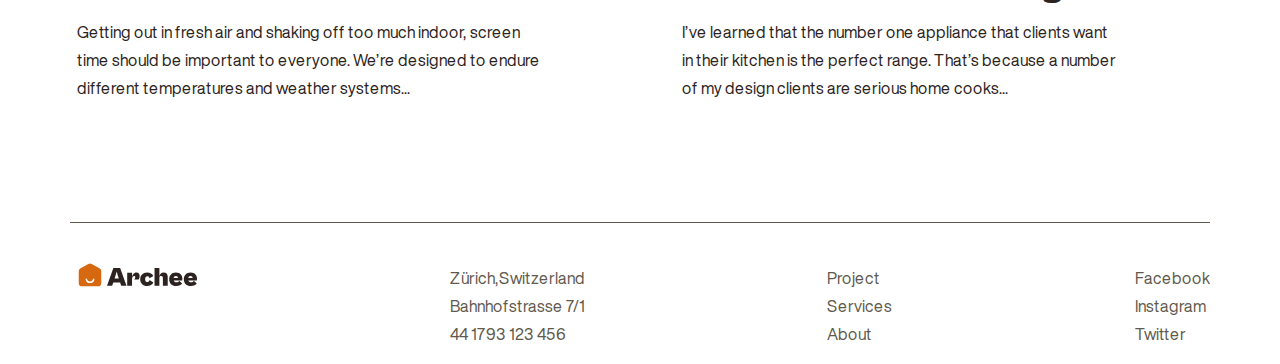
==== commit e9c561e6: "slider active" ====
--- a/public/index.html
+++ b/public/index.html
@@ -262,7 +262,7 @@
                             <picture><source srcset="img/selected_img-3.webp" type="image/webp"><img src="img/selected_img-3.png" alt="selected-images" /></picture>                         </li>                     </ul>-                    <ul class="selected__list list-revers">+                    <ul class="selected__list list-revers selected__list-four">                         <li class="selected__list-left">                             <h3 class="list-title list-title__four">Modern Kitchen</h3>                             <p class="list-text list-text__four">@@ -280,91 +280,50 @@
              <!-- /selected -->             <!-- slider -->-            <section class="slider">-                <div class="container slider-container">-                    <div class="slider-wrapper">-                        <h2 class="slider-title">Architects of&nbsp;Archee</h2>--                        <!-- Slider main container -->-                        <div class="swiper">-                            <!-- Additional required wrapper -->-                            <div class="swiper-wrapper">-                                <!-- Slides -->-                                <div class="swiper-slide">-                                    <ul class="sliders-list slider-list">-                                        <li class="slider-list__item">-                                            <picture><source srcset="img/slider-img-1.webp" type="image/webp"><img src="img/slider-img-1.png" alt="Architects" class="slider-list__img" /></picture>-                                            <div class="slider-info">-                                                <h3 class="slider-list__name">Ralph Edwards</h3>-                                                <span class="slider-list__descr">Architect</span>-                                            </div>-                                        </li>-                                        <li class="slider-list__item">-                                            <picture><source srcset="img/slider-img-2.webp" type="image/webp"><img src="img/slider-img-2.png" alt="Architects" class="slider-list__img" /></picture>-                                            <div class="slider-info">-                                                <h3 class="slider-list__name">Ralph Edwards</h3>-                                                <span class="slider-list__descr">Architect</span>-                                            </div>-                                        </li>-                                        <li class="slider-list__item">-                                            <picture><source srcset="img/slider-img-3.webp" type="image/webp"><img src="img/slider-img-3.png" alt="Architects" class="slider-list__img" /></picture>-                                            <div class="slider-info">-                                                <h3 class="slider-list__name">Ralph Edwards</h3>-                                                <span class="slider-list__descr">Architect</span>-                                            </div>-                                        </li>-                                    </ul>+            <section class="arhitects">+                <div class="container arhitects__container">+                    <h2 class="arhitects__title">Architects of Archee</h2>+                    <!-- Slider main container -->+                    <div class="swiper arhitects__swiper arhitects-swiper">+                        <!-- Additional required wrapper -->+                        <ul class="swiper-wrapper arhitects-swiper__list">+                            <!-- Slides -->+                            <li class="swiper-slide arhitects-swiper__item arhitects-item">+                                <picture><source srcset="img/slide-1.webp" type="image/webp"><img src="img/slide-1.png" alt="slides images" class="arhitects-item__img" /></picture>+                                <div class="arhitects-item__info">+                                    <h3 class="arhitects-item__title title title_white title_arch">+                                        Ralph Edwards+                                    </h3>+                                    <p class="arhitects-item__post">Architect</p>                                 </div>-                                <div class="swiper-slide">-                                    <ul class="sliders-list slider-list">-                                        <li class="slider-list__item">-                                            <picture><source srcset="img/slider-img-1.webp" type="image/webp"><img src="img/slider-img-1.jpg" alt="Architects" class="slider-list__img" /></picture>-                                            <h3 class="slider-list__name">Ralph Edwards</h3>-                                            <span class="slider-list__descr">Architect</span>-                                        </li>-                                        <li class="slider-list__item">-                                            <picture><source srcset="img/slider-img-2.webp" type="image/webp"><img src="img/slider-img-2.jpg" alt="Architects" class="slider-list__img" /></picture>-                                            <h3 class="slider-list__name">Ralph Edwards</h3>-                                            <span class="slider-list__descr">Architect</span>-                                        </li>-                                        <li class="slider-list__item">-                                            <picture><source srcset="img/slider-img-3.webp" type="image/webp"><img src="img/slider-img-3.png" alt="Architects" class="slider-list__img" /></picture>-                                            <h3 class="slider-list__name">Ralph Edwards</h3>-                                            <span class="slider-list__descr">Architect</span>-                                        </li>-                                    </ul>+                            </li>+                            <li class="swiper-slide arhitects-swiper__item arhitects-item">+                                <picture><source srcset="img/slide-2.webp" type="image/webp"><img src="img/slide-2.png" alt="slides images" class="arhitects-item__img" /></picture>+                                <div class="arhitects-item__info">+                                    <h3 class="arhitects-item__title title title_white title_arch">+                                        Cody Fisher+                                    </h3>+                                    <p class="arhitects-item__post">Interior Designer</p>                                 </div>-                                <div class="swiper-slide">-                                    <ul class="sliders-list slider-list">-                                        <li class="slider-list__item">-                                            <picture><source srcset="img/slider-img-1.webp" type="image/webp"><img src="img/slider-img-1.jpg" alt="Architects" class="slider-list__img" /></picture>-                                            <h3 class="slider-list__name">Ralph Edwards</h3>-                                            <span class="slider-list__descr">Architect</span>-                                        </li>-                                        <li class="slider-list__item">-                                            <picture><source srcset="img/slider-img-2.webp" type="image/webp"><img src="img/slider-img-2.jpg" alt="Architects" class="slider-list__img" /></picture>-                                            <h3 class="slider-list__name">Ralph Edwards</h3>-                                            <span class="slider-list__descr">Architect</span>-                                        </li>-                                        <li class="slider-list__item">-                                            <picture><source srcset="img/slider-img-3.webp" type="image/webp"><img src="img/slider-img-3.png" alt="Architects" class="slider-list__img" /></picture>-                                            <h3 class="slider-list__name">Ralph Edwards</h3>-                                            <span class="slider-list__descr">Architect</span>-                                        </li>-                                    </ul>+                            </li>+                            <li class="swiper-slide arhitects-swiper__item arhitects-item">+                                <picture><source srcset="img/slide-3.webp" type="image/webp"><img src="img/slide-3.png" alt="slides images" class="arhitects-item__img" /></picture>+                                <div class="arhitects-item__info">+                                    <h3 class="arhitects-item__title title title_white title_arch">+                                        Floyd Miles+                                    </h3>+                                    <p class="arhitects-item__post">Project Manager</p>                                 </div>-                                ...-                            </div>-                            <!-- If we need pagination-        <div class="swiper-pagination"></div> -->--                            <!-- If we need navigation buttons -->-                            <div class="swiper-button-prev"></div>-                            <div class="swiper-button-next"></div>--                            <!-- If we need scrollbar-        <div class="swiper-scrollbar"></div> -->-                        </div>+                            </li>+                        </ul>+                    </div>+                    <div class="arhitects__nav arhitects-nav">+                        <button class="swiper-prev arhitects-nav__btn arhitects-nav__btn-prev">+                            вперед+                        </button>+                        <button class="swiper-next arhitects-nav__btn arhitects-nav__btn-next">+                            назад+                        </button>                     </div>                 </div>             </section>@@ -372,7 +331,7 @@
             <!-- /slider -->             <!-- best -->             <section class="best">-                <div class="container">+                <div class="container best__container">                     <ul class="best-list">                         <li class="best-list__left">                             <picture><source srcset="img/best-img_1.webp" type="image/webp"><img src="img/best-img_1.jpg" alt="images-decor" class="best-images" /></picture>@@ -414,7 +373,7 @@
         <footer class="footer">             <div class="container">                 <div class="footer-wrapper">-                    <a href="#" class="header__logo-link">+                    <a href="#" class="header__logo-link footer__logo-link">                         <picture><source srcset="img/logo-footer.svg" type="image/webp"><img src="img/logo-footer.svg" alt="Archee" /></picture>                     </a>                     <ul class="footer-list__address">--- a/public/css/main.min.css
+++ b/public/css/main.min.css
@@ -1 +1 @@
-@font-face{font-family:"Cabinet Grotesk";font-weight:700;font-style:normal;src:url(../font/CabinetGrotesk/CabinetGrotesk-Bold.eot);src:local("Cabinet Grotesk"),url(../font/CabinetGrotesk/CabinetGrotesk-Bold.eot?#iefix) format("embedded-opentype"),url(../font/CabinetGrotesk/CabinetGrotesk-Bold.woff2) format("woff2"),url(../font/CabinetGrotesk/CabinetGrotesk-Bold.woff) format("woff"),url(../font/CabinetGrotesk/CabinetGrotesk-Bold.ttf) format("truetype")}@font-face{font-family:"Cabinet Grotesk";font-weight:900;font-style:normal;src:url(../font/CabinetGrotesk/CabinetGrotesk-Black.eot);src:local("Cabinet Grotesk"),url(../font/CabinetGrotesk/CabinetGrotesk-Black.eot?#iefix) format("embedded-opentype"),url(../font/CabinetGrotesk/CabinetGrotesk-Black.woff2) format("woff2"),url(../font/CabinetGrotesk/CabinetGrotesk-Black.woff) format("woff"),url(../font/CabinetGrotesk/CabinetGrotesk-Black.ttf) format("truetype")}@font-face{font-family:"Helvetica Now Display";font-weight:400;font-style:normal;src:url(../font/HelveticaNowDisplay/HelveticaNowDisplay-Regular.eot);src:local("Helvetica Now Display"),url(../font/HelveticaNowDisplay/HelveticaNowDisplay-Regular.eot?#iefix) format("embedded-opentype"),url(../font/HelveticaNowDisplay/HelveticaNowDisplay-Regular.woff2) format("woff2"),url(../font/HelveticaNowDisplay/HelveticaNowDisplay-Regular.woff) format("woff"),url(../font/HelveticaNowDisplay/HelveticaNowDisplay-Regular.ttf) format("truetype")}@font-face{font-family:"Helvetica Now Display";font-weight:500;font-style:normal;src:url(../font/HelveticaNowDisplay/HelveticaNowDisplay-Medium.eot);src:local("Helvetica Now Display"),url(../font/HelveticaNowDisplay/HelveticaNowDisplay-Medium.eot?#iefix) format("embedded-opentype"),url(../font/HelveticaNowDisplay/HelveticaNowDisplay-Medium.woff2) format("woff2"),url(../font/HelveticaNowDisplay/HelveticaNowDisplay-Medium.woff) format("woff"),url(../font/HelveticaNowDisplay/HelveticaNowDisplay-Medium.ttf) format("truetype")}@font-face{font-family:"Helvetica Now Display";font-weight:700;font-style:normal;src:url(../font/HelveticaNowDisplay/HelveticaNowDisplay-Bold.eot);src:local("Helvetica Now Display"),url(../font/HelveticaNowDisplay/HelveticaNowDisplay-Bold.eot?#iefix) format("embedded-opentype"),url(../font/HelveticaNowDisplay/HelveticaNowDisplay-Bold.woff2) format("woff2"),url(../font/HelveticaNowDisplay/HelveticaNowDisplay-Bold.woff) format("woff"),url(../font/HelveticaNowDisplay/HelveticaNowDisplay-Bold.ttf) format("truetype")}*,::after,::before{-webkit-box-sizing:border-box;box-sizing:border-box}body,html{padding:0;margin:0;min-height:100vh;overflow-x:hidden;background-color:#f7f7f7;font-family:"Helvetica Now Display";font-weight:400;font-style:normal;font-size:16px;line-height:1.75}.vhidden{position:absolute;width:1px;height:1px;margin:-1px;border:0;padding:0;clip:rect(0 0 0 0);overflow:hidden}img{max-width:100%}.wrapper{max-width:1440px;min-width:280px;min-height:100%;margin:0 auto;overflow-x:hidden;background-color:#fff;color:#61594d}.container{max-width:1170px;padding-left:15px;padding-right:15px;margin:0 auto}.footer{margin-top:120px}.footer-wrapper{padding-top:40px;display:-webkit-box;display:-ms-flexbox;display:flex;-webkit-box-pack:justify;-ms-flex-pack:justify;justify-content:space-between;background-image:url(../img/bigline-icon.svg);background-repeat:no-repeat}.footer-list__address{max-width:170px}.footer-list__address-item{list-style:none;padding:0;margin:0;font-family:"Helvetica Now Display";font-weight:400;font-style:normal;font-size:16px;line-height:1.75;color:#61594d}.footer-list__address-item:last-child{padding-bottom:0}.footer-list__addres-item-link{text-decoration:none;border:0;font-family:"Helvetica Now Display";font-weight:400;font-style:normal;font-size:16px;line-height:1.75;color:#61594d}.footer-list__menu{max-width:170px}.footer-list__menu-item{list-style:none;padding:0;margin:0}.footer-list__menu-item-link{text-decoration:none;border:0;font-family:"Helvetica Now Display";font-weight:400;font-style:normal;font-size:16px;line-height:1.75;color:#61594d}.footer-list__social{max-width:170px}.footer-list__social-item{list-style:none;padding:0;margin:0}.footer-list__social-item-link{text-decoration:none;border:0;font-family:"Helvetica Now Display";font-weight:400;font-style:normal;font-size:16px;line-height:1.75;color:#61594d}.header{padding-top:33px;padding-bottom:16.22px;background-color:#f7f7f7}.header-container{display:-webkit-box;display:-ms-flexbox;display:flex;-webkit-box-align:center;-ms-flex-align:center;align-items:center;-webkit-box-pack:justify;-ms-flex-pack:justify;justify-content:space-between}.header__logo-link{display:inline-block;margin-top:2px;margin-left:6px}.nav-menu{padding-bottom:7px;margin-right:-77px}.nav-menu__list{display:-webkit-box;display:-ms-flexbox;display:flex;-webkit-box-align:center;-ms-flex-align:center;align-items:center;list-style:none;padding:0;margin:0}.nav-menu__list-item{padding-right:30px}.nav-menu__list-item:last-child{padding-right:0}.nav-menu__list .nav-menu__link{text-decoration:none;border:0;font-family:inherit;font-weight:500;font-size:14px;line-height:1.4285714286;text-transform:uppercase;color:#2c2321;-webkit-transition:.3s ease-in-out;-o-transition:.3s ease-in-out;transition:.3s ease-in-out}.nav-menu__list .nav-menu__link:hover{text-decoration:underline}.header-contact__block{display:-webkit-box;display:-ms-flexbox;display:flex;-webkit-box-align:center;-ms-flex-align:center;align-items:center}.header__button-btn,.header__contact-link{text-decoration:none;display:inline-block;border:0;cursor:pointer}.header__button-btn{background-color:transparent;font-size:14px;font-weight:500;text-transform:uppercase;color:#2c2321;padding:0 0 12px;margin-left:-80px}.header__contact-link{padding:0;font-family:"Cabinet Grotesk";font-style:normal;color:#fff;background-color:#d6680f;border-radius:6px;font-weight:700;font-size:16px;line-height:1.25;width:118px;height:40px;-webkit-transition:.3s ease-in-out;-o-transition:.3s ease-in-out;transition:.3s ease-in-out;margin-right:-7px}.header__contact-link:hover{background-color:#f7f7f7;color:#d6680f;border:2px solid #d6680f}.leng{list-style:none;padding:0;margin:0}.leng__link{text-decoration:none;border:0;font-family:"Helvetica Now Display";font-weight:500;font-style:normal;font-size:14px;line-height:1.5;color:#2c2321;text-transform:uppercase}.leng__item{display:none}.leng__item:first-child{display:-webkit-box;display:-ms-flexbox;display:flex;-webkit-box-align:center;-ms-flex-align:center;align-items:center}.leng__item:first-child::after{display:table;content:"";width:12px;height:7px;background:url(../img/mini-arrow.svg) no-repeat;margin-left:10px}.leng:hover .leng__item{display:-webkit-box;display:-ms-flexbox;display:flex}.leng:hover .leng__item::after{-webkit-transform:rotate(180deg);-ms-transform:rotate(180deg);transform:rotate(180deg)}.header__leng{margin-top:-5px;display:block;margin-right:28px}.hero{background-color:#f7f7f7;padding-bottom:172px}.hero__info,.hero__wrapper{position:relative}.hero__wrapper::before{content:url(../img/star-combo-4.svg);position:absolute;left:-118px}.hero__info{display:-webkit-box;display:-ms-flexbox;display:flex}.hero__wrapper-title{margin:0;max-width:748px;min-height:355px;font-family:"Cabinet Grotesk",sans-serif;font-weight:900;font-size:62px;line-height:1.2419354839;color:#2c2321;padding-top:121px;padding-left:7px}.hero__text{max-width:452px;font-weight:400;margin:0;font-size:18px;line-height:1.6666666667;color:#61594d;padding:15px 0 35px 8px}.hero__link{width:199px;height:60px;text-decoration:none;display:inline-block;border:0;padding:0;cursor:pointer;font-weight:700;line-height:.8;font-size:15px;color:#fff;background-color:#d6680f;border-radius:6px;margin-left:7px;-webkit-transition:.3s ease-in-out;-o-transition:.3s ease-in-out;transition:.3s ease-in-out}.hero__link:hover,.modern-btn:hover{background-color:#f7f7f7;color:#d6680f;border:2px solid #d6680f}.hero__wrapper-banner{margin:0;max-width:838px;min-height:600px}.hero__wrapper-banner::after{content:url(../img/3D-modern-house.png);position:absolute;top:121px;left:560px}.hero__raiting{display:-webkit-box;display:-ms-flexbox;display:flex}.hero__raiting-text{font-family:"Cabinet Grotesk",sans-serif;font-weight:700;font-size:20px;line-height:1.1;letter-spacing:.02em;color:#2c2321;padding-right:10px;padding-bottom:5px}.hero__raiting-star{padding-right:5px}.hero__raiting-number{font-family:"Cabinet Grotesk",sans-serif;font-weight:700;font-size:20px;line-height:1.1;color:#2c2321}.hero__avatars{display:-webkit-box;display:-ms-flexbox;display:flex;-webkit-box-align:center;-ms-flex-align:center;align-items:center;-webkit-box-pack:justify;-ms-flex-pack:justify;justify-content:space-between;padding-top:25px;padding-left:7px}.hero__avatars-subtitle{display:inline-block;line-height:8px;letter-spacing:.02em;color:#61594d}.hero__avatars-bloks,.hero__avatars-list{display:-webkit-box;display:-ms-flexbox;display:flex}.hero__avatars-bloks{padding-top:15px}.hero__avatars-list{list-style:none;padding:0;margin:0}.hero__avatars-item img{display:block;width:48px;height:48px;border:1.5px solid #fff;border-radius:50%}.hero__avatars-item{margin-right:-10px}.hero__avatars-last{background-color:#d6680f;padding:16px;border-radius:50%;font-family:"Cabinet Grotesk",sans-serif;font-weight:700;font-size:16px;line-height:16px;letter-spacing:.02em;color:#fff;text-align:center}.hero__phone{margin-right:-8px}.hero__phone-link{text-decoration:none;border:0;display:inline-block;font-family:"Cabinet Grotesk",sans-serif;font-weight:700;font-size:16px;line-height:20px;-webkit-text-decoration-line:underline;text-decoration-line:underline;color:#d6680f;padding-top:55px}.hero__phone-text{display:block;max-width:249px;font-weight:500;font-size:12px;line-height:1.5;color:#61594d;margin:6px 0 0}.main__search{margin-top:-103px}.modern{min-height:680px;background-color:#fdfbf6}.container-modern{max-width:1289px}.modern-list{display:-webkit-box;display:-ms-flexbox;display:flex;-webkit-box-align:center;-ms-flex-align:center;align-items:center;padding-top:72px}.modern-list__left{width:833px;height:531px;background-image:url(../img/modern-house.png);background-repeat:no-repeat;background-size:cover;background-position-x:-82px;background-position-y:-2px}.modern-list__right{max-width:419px;min-height:440px;margin-right:52px}.modern-title{padding:0;font-family:"Cabinet Grotesk",sans-serif;font-weight:900;font-size:48px;line-height:60px;color:#2c2321;margin:0}.modern-text{margin:0;line-height:28px;color:#61594d;padding:20px 0 39px}.modern-btn{text-decoration:none;display:inline-block;border:0;padding:0;cursor:pointer;width:172px;height:60px;background-color:#d6680f;border-radius:6px;color:#fff;font-family:"Cabinet Grotesk",sans-serif;font-weight:700;font-size:16px;line-height:1.25;-webkit-transition:.3s ease-in-out;-o-transition:.3s ease-in-out;transition:.3s ease-in-out}.modern-btn:hover{background-color:#fff}.products{margin-top:120px;margin-bottom:120px;padding-left:15px}.products__list{list-style:none;padding:0;margin:0;display:-webkit-box;display:-ms-flexbox;display:flex;-webkit-box-align:center;-ms-flex-align:center;align-items:center;-webkit-box-pack:justify;-ms-flex-pack:justify;justify-content:space-between}.products__list-item{max-width:291px}.products-title{font-family:"Cabinet Grotesk",sans-serif;font-weight:900;font-size:32px;line-height:.7;color:#2c2321;margin-bottom:0;padding-bottom:4px}.products-link,.products-text{font-size:16px;line-height:1.7;color:#61594d}.products-link{display:inline-block;font-family:"Cabinet Grotesk",sans-serif;line-height:1.25;-webkit-transition:.3s ease-in-out;-o-transition:.3s ease-in-out;transition:.3s ease-in-out;margin-top:15px}.products-link:hover{color:#d6680f}.selected{padding-top:115px}.selected__title{margin:0;font-family:"Cabinet Grotesk";font-weight:900;font-style:normal;font-size:48px;line-height:1.25;color:#2c2321;padding:0 0 50px 7px}.selected__list{list-style:none;margin:0;display:-webkit-box;display:-ms-flexbox;display:flex;padding:0 0 138px}.selected__list-left{max-width:330px;margin-top:auto}.selected__list-two{margin-right:9px}.list-title{display:block;margin:0;font-family:"Cabinet Grotesk";font-style:normal;font-weight:900;font-size:32px;line-height:1.25;color:#2c2321;padding:0 0 10px 7px}.list-title::before{display:block;content:url(../img/line-icon.svg);margin-bottom:10px}.list-title__three{padding-left:9px;padding-bottom:9px}.list-title__four{padding-left:0;padding-bottom:10px}.list-text{margin:0;font-size:16px;line-height:1.75;color:#61594d;padding:0 0 7px 7px}.list-text__three{padding-bottom:8px}.list-text__four{padding-left:0}.list-left__img img{margin-left:197px}.list-left__img-three{margin-top:5px}.list-revers{-webkit-box-orient:horizontal;-webkit-box-direction:reverse;-ms-flex-direction:row-reverse;flex-direction:row-reverse}.list-right__padding{margin-right:93px;padding-top:4px}.list-right__padding-four{margin-right:103px}.slider{min-height:680px;background-color:#2c2321}.slider-wrapper{padding-top:120px;padding-bottom:120px;display:-webkit-box;display:-ms-flexbox;display:flex}.slider-title{padding:0;margin:0;font-family:"Cabinet Grotesk";font-weight:900;font-style:normal;font-size:48px;line-height:1.25;max-width:388px;color:#fff}.swiper{width:1110px;height:440px}.sliders-list{display:-webkit-box;display:-ms-flexbox;display:flex;-webkit-box-align:center;-ms-flex-align:center;align-items:center;-webkit-box-pack:justify;-ms-flex-pack:justify;justify-content:space-between}.slider-list{list-style:none;padding:0;margin:0}.slider-list__item{width:350px;height:440px;padding-right:30px;position:relative}.slider-list__img{position:relative;width:100%;-webkit-box-shadow:linear-gradient(1.46deg,rgba(44,35,33,.9) -2.39%,rgba(44,35,33,0) 34.73%,rgba(44,35,33,0) 49.63%);box-shadow:linear-gradient(1.46deg,rgba(44,35,33,.9) -2.39%,rgba(44,35,33,0) 34.73%,rgba(44,35,33,0) 49.63%)}.slider-list__descr,.slider-list__name{padding:0;margin:0;font-family:"Cabinet Grotesk";font-weight:900;font-style:normal;font-size:24px;line-height:1.25;color:#fff;position:absolute;top:200px;left:30px}.slider-list__descr{font-family:"Helvetica Now Display";font-weight:500;font-size:16px;line-height:1.5;color:#cdcdcd;top:250px}.search__block{background-color:#fff;-webkit-box-shadow:30px 50px 150px rgba(39,31,26,.2);box-shadow:30px 50px 150px rgba(39,31,26,.2);border-radius:10px;padding:50px;margin-left:8px}.search__title{padding:0;font-family:"Cabinet Grotesk";font-weight:700;font-style:normal;font-size:24px;line-height:1.25;color:#2c2321;margin:0 0 20px}.search-form{display:-webkit-box;display:-ms-flexbox;display:flex}.search-form__field{border:0;font-family:"Helvetica Now Display";font-weight:500;font-style:normal;font-size:16px;line-height:1.5;background-color:#f5f5f5;border-radius:6px;background-repeat:no-repeat;background-position:center right 22px;padding:18px 50px 18px 20px;margin-right:20px;-webkit-box-flex:1;-ms-flex-positive:1;flex-grow:1}.search-form__field-location{background-image:url(../img/location-icon.svg)}.search-form__field-type{background-image:url(../img/home-icon.svg)}.search-form__field-budget{background-image:url(../img/dollar-icon.svg)}.search-form__field::-webkit-input-placeholder{color:rgba(97,89,77,.6)}.search-form__field::-moz-placeholder{color:rgba(97,89,77,.6)}.search-form__field:-ms-input-placeholder{color:rgba(97,89,77,.6)}.search-form__field::-ms-input-placeholder{color:rgba(97,89,77,.6)}.search-form__field::placeholder{color:rgba(97,89,77,.6)}.search-form__field:focus{outline:1px solid #ddd}.btn_search{text-decoration:none;display:inline-block;border:0;padding:0;cursor:pointer;font-family:"Cabinet Grotesk";font-weight:700;font-style:normal;font-size:16px;line-height:1.25;background-color:#d6680f;border-radius:6px;width:166px;height:60px;color:#fff;-webkit-transition:.3s ease-in-out;-o-transition:.3s ease-in-out;transition:.3s ease-in-out}.btn_search:hover{background-color:#fff;border:1px solid #d6680f;color:#d6680f}.best-list{list-style:none;padding:0;margin:0;display:-webkit-box;display:-ms-flexbox;display:flex}.best-list__left{display:block;margin-right:45px}.best-info__bloks{display:-webkit-box;display:-ms-flexbox;display:flex;max-width:300px;padding-top:50px;padding-bottom:10px;border-bottom:1px solid #61594d}.best-info__bloks-descr{font-family:"Helvetica Now Display";font-weight:700;font-style:normal;font-size:14px;line-height:2;color:#61594d}.best-info__bloks-icon{width:6px;height:6px;background-image:url(../img/dot.svg);background-repeat:no-repeat;background-position-x:center;margin-top:11px;padding-left:13px;padding-right:10px}.best-text,.best-title{max-width:479px;font-family:"Cabinet Grotesk";font-weight:900;font-style:normal;font-size:32px;line-height:1.25;color:#2c2321}.best-text{max-width:458px;font-family:"Helvetica Now Display";font-weight:400;font-size:16px;line-height:1.75}@supports (-webkit-appearance:none){.footer-wrapper{background-image:url(../img/bigline-icon.svg)}.leng__item:first-child::after{background:url(../img/mini-arrow.svg) no-repeat}.modern-list__left{background-image:url(../img/modern-house.webp)}.search-form__field-location{background-image:url(../img/location-icon.svg)}.search-form__field-type{background-image:url(../img/home-icon.svg)}.search-form__field-budget{background-image:url(../img/dollar-icon.svg)}.best-info__bloks-icon{background-image:url(../img/dot.svg)}}+@font-face{font-family:"Cabinet Grotesk";font-weight:700;font-style:normal;src:url(../font/CabinetGrotesk/CabinetGrotesk-Bold.eot);src:local("Cabinet Grotesk"),url(../font/CabinetGrotesk/CabinetGrotesk-Bold.eot?#iefix) format("embedded-opentype"),url(../font/CabinetGrotesk/CabinetGrotesk-Bold.woff2) format("woff2"),url(../font/CabinetGrotesk/CabinetGrotesk-Bold.woff) format("woff"),url(../font/CabinetGrotesk/CabinetGrotesk-Bold.ttf) format("truetype")}@font-face{font-family:"Cabinet Grotesk";font-weight:900;font-style:normal;src:url(../font/CabinetGrotesk/CabinetGrotesk-Black.eot);src:local("Cabinet Grotesk"),url(../font/CabinetGrotesk/CabinetGrotesk-Black.eot?#iefix) format("embedded-opentype"),url(../font/CabinetGrotesk/CabinetGrotesk-Black.woff2) format("woff2"),url(../font/CabinetGrotesk/CabinetGrotesk-Black.woff) format("woff"),url(../font/CabinetGrotesk/CabinetGrotesk-Black.ttf) format("truetype")}@font-face{font-family:"Helvetica Now Display";font-weight:400;font-style:normal;src:url(../font/HelveticaNowDisplay/HelveticaNowDisplay-Regular.eot);src:local("Helvetica Now Display"),url(../font/HelveticaNowDisplay/HelveticaNowDisplay-Regular.eot?#iefix) format("embedded-opentype"),url(../font/HelveticaNowDisplay/HelveticaNowDisplay-Regular.woff2) format("woff2"),url(../font/HelveticaNowDisplay/HelveticaNowDisplay-Regular.woff) format("woff"),url(../font/HelveticaNowDisplay/HelveticaNowDisplay-Regular.ttf) format("truetype")}@font-face{font-family:"Helvetica Now Display";font-weight:500;font-style:normal;src:url(../font/HelveticaNowDisplay/HelveticaNowDisplay-Medium.eot);src:local("Helvetica Now Display"),url(../font/HelveticaNowDisplay/HelveticaNowDisplay-Medium.eot?#iefix) format("embedded-opentype"),url(../font/HelveticaNowDisplay/HelveticaNowDisplay-Medium.woff2) format("woff2"),url(../font/HelveticaNowDisplay/HelveticaNowDisplay-Medium.woff) format("woff"),url(../font/HelveticaNowDisplay/HelveticaNowDisplay-Medium.ttf) format("truetype")}@font-face{font-family:"Helvetica Now Display";font-weight:700;font-style:normal;src:url(../font/HelveticaNowDisplay/HelveticaNowDisplay-Bold.eot);src:local("Helvetica Now Display"),url(../font/HelveticaNowDisplay/HelveticaNowDisplay-Bold.eot?#iefix) format("embedded-opentype"),url(../font/HelveticaNowDisplay/HelveticaNowDisplay-Bold.woff2) format("woff2"),url(../font/HelveticaNowDisplay/HelveticaNowDisplay-Bold.woff) format("woff"),url(../font/HelveticaNowDisplay/HelveticaNowDisplay-Bold.ttf) format("truetype")}*,::after,::before{-webkit-box-sizing:border-box;box-sizing:border-box}body,html{padding:0;margin:0;min-height:100vh;overflow-x:hidden;background-color:#f7f7f7;font-family:"Helvetica Now Display";font-weight:400;font-style:normal;font-size:16px;line-height:1.75}.vhidden{position:absolute;width:1px;height:1px;margin:-1px;border:0;padding:0;clip:rect(0 0 0 0);overflow:hidden}img{max-width:100%}.wrapper{max-width:1440px;min-width:280px;min-height:100%;margin:0 auto;overflow-x:hidden;background-color:#fff;color:#61594d}.container{max-width:1170px;padding-left:15px;padding-right:15px;margin:0 auto}.footer{margin-top:120px}.footer-wrapper{padding-top:25px;display:-webkit-box;display:-ms-flexbox;display:flex;-webkit-box-pack:justify;-ms-flex-pack:justify;justify-content:space-between;border-top:1px solid #61594d;background-repeat:no-repeat}.footer__logo-link{margin:0;padding:13px 0 0 2px}.footer-list__address{max-width:170px;padding:0 0 0 10px}.footer-list__address-item{list-style:none;padding:0;margin:0;font-family:"Helvetica Now Display";font-weight:400;font-style:normal;font-size:16px;line-height:1.75;color:#61594d}.footer-list__address-item:last-child{padding-bottom:0}.footer-list__addres-item-link{text-decoration:none;border:0;font-family:"Helvetica Now Display";font-weight:400;font-style:normal;font-size:16px;line-height:1.75;color:#61594d}.footer-list__menu{max-width:170px;padding:0}.footer-list__menu-item{list-style:none;padding:0;margin:0}.footer-list__menu-item-link{text-decoration:none;border:0;font-family:"Helvetica Now Display";font-weight:400;font-style:normal;font-size:16px;line-height:1.75;color:#61594d}.footer-list__social{max-width:170px;padding:0}.footer-list__social-item{list-style:none;padding:0;margin:0}.footer-list__social-item-link{text-decoration:none;border:0;font-family:"Helvetica Now Display";font-weight:400;font-style:normal;font-size:16px;line-height:1.75;color:#61594d}.header{padding-top:33px;padding-bottom:16.22px;background-color:#f7f7f7}.header-container{display:-webkit-box;display:-ms-flexbox;display:flex;-webkit-box-align:center;-ms-flex-align:center;align-items:center;-webkit-box-pack:justify;-ms-flex-pack:justify;justify-content:space-between}.header__logo-link{display:inline-block;margin-top:2px;margin-left:6px}.nav-menu{padding-bottom:7px;margin-right:-77px}.nav-menu__list{display:-webkit-box;display:-ms-flexbox;display:flex;-webkit-box-align:center;-ms-flex-align:center;align-items:center;list-style:none;padding:0;margin:0}.nav-menu__list-item{padding-right:30px}.nav-menu__list-item:last-child{padding-right:0}.nav-menu__list .nav-menu__link{text-decoration:none;border:0;font-family:inherit;font-weight:500;font-size:14px;line-height:1.4285714286;text-transform:uppercase;color:#2c2321;-webkit-transition:.3s ease-in-out;-o-transition:.3s ease-in-out;transition:.3s ease-in-out}.nav-menu__list .nav-menu__link:hover{text-decoration:underline}.header-contact__block{display:-webkit-box;display:-ms-flexbox;display:flex;-webkit-box-align:center;-ms-flex-align:center;align-items:center}.header__button-btn,.header__contact-link{text-decoration:none;display:inline-block;border:0;cursor:pointer}.header__button-btn{background-color:transparent;font-size:14px;font-weight:500;text-transform:uppercase;color:#2c2321;padding:0 0 12px;margin-left:-80px}.header__contact-link{padding:0;font-family:"Cabinet Grotesk";font-style:normal;color:#fff;background-color:#d6680f;border-radius:6px;font-weight:700;font-size:16px;line-height:1.25;width:118px;height:40px;-webkit-transition:.3s ease-in-out;-o-transition:.3s ease-in-out;transition:.3s ease-in-out;margin-right:-7px}.header__contact-link:hover{background-color:#f7f7f7;color:#d6680f;border:2px solid #d6680f}.leng{list-style:none;padding:0;margin:0}.leng__link{text-decoration:none;border:0;font-family:"Helvetica Now Display";font-weight:500;font-style:normal;font-size:14px;line-height:1.5;color:#2c2321;text-transform:uppercase}.leng__item{display:none}.leng__item:first-child{display:-webkit-box;display:-ms-flexbox;display:flex;-webkit-box-align:center;-ms-flex-align:center;align-items:center}.leng__item:first-child::after{display:table;content:"";width:12px;height:7px;background:url(../img/mini-arrow.svg) no-repeat;margin-left:10px}.leng:hover .leng__item{display:-webkit-box;display:-ms-flexbox;display:flex}.leng:hover .leng__item::after{-webkit-transform:rotate(180deg);-ms-transform:rotate(180deg);transform:rotate(180deg)}.header__leng{margin-top:-5px;display:block;margin-right:28px}.hero{background-color:#f7f7f7;padding-bottom:172px}.hero__info,.hero__wrapper{position:relative}.hero__wrapper::before{content:url(../img/star-combo-4.svg);position:absolute;left:-118px}.hero__info{display:-webkit-box;display:-ms-flexbox;display:flex}.hero__wrapper-title{margin:0;max-width:748px;min-height:355px;font-family:"Cabinet Grotesk",sans-serif;font-weight:900;font-size:62px;line-height:1.2419354839;color:#2c2321;padding-top:121px;padding-left:7px}.hero__text{max-width:452px;font-weight:400;margin:0;font-size:18px;line-height:1.6666666667;color:#61594d;padding:15px 0 35px 8px}.hero__link{width:199px;height:60px;text-decoration:none;display:inline-block;border:0;padding:0;cursor:pointer;font-weight:700;line-height:.8;font-size:15px;color:#fff;background-color:#d6680f;border-radius:6px;margin-left:7px;-webkit-transition:.3s ease-in-out;-o-transition:.3s ease-in-out;transition:.3s ease-in-out}.hero__link:hover,.modern-btn:hover{background-color:#f7f7f7;color:#d6680f;border:2px solid #d6680f}.hero__wrapper-banner{margin:0;max-width:838px;min-height:600px}.hero__wrapper-banner::after{content:url(../img/3D-modern-house.png);position:absolute;top:121px;left:560px}.hero__raiting{display:-webkit-box;display:-ms-flexbox;display:flex}.hero__raiting-text{font-family:"Cabinet Grotesk",sans-serif;font-weight:700;font-size:20px;line-height:1.1;letter-spacing:.02em;color:#2c2321;padding-right:10px;padding-bottom:5px}.hero__raiting-star{padding-right:5px}.hero__raiting-number{font-family:"Cabinet Grotesk",sans-serif;font-weight:700;font-size:20px;line-height:1.1;color:#2c2321}.hero__avatars{display:-webkit-box;display:-ms-flexbox;display:flex;-webkit-box-align:center;-ms-flex-align:center;align-items:center;-webkit-box-pack:justify;-ms-flex-pack:justify;justify-content:space-between;padding-top:25px;padding-left:7px}.hero__avatars-subtitle{display:inline-block;line-height:8px;letter-spacing:.02em;color:#61594d}.hero__avatars-bloks,.hero__avatars-list{display:-webkit-box;display:-ms-flexbox;display:flex}.hero__avatars-bloks{padding-top:15px}.hero__avatars-list{list-style:none;padding:0;margin:0}.hero__avatars-item img{display:block;width:48px;height:48px;border:1.5px solid #fff;border-radius:50%}.hero__avatars-item{margin-right:-10px}.hero__avatars-last{background-color:#d6680f;padding:16px;border-radius:50%;font-family:"Cabinet Grotesk",sans-serif;font-weight:700;font-size:16px;line-height:16px;letter-spacing:.02em;color:#fff;text-align:center}.hero__phone{margin-right:-8px}.hero__phone-link{text-decoration:none;border:0;display:inline-block;font-family:"Cabinet Grotesk",sans-serif;font-weight:700;font-size:16px;line-height:20px;-webkit-text-decoration-line:underline;text-decoration-line:underline;color:#d6680f;padding-top:55px}.hero__phone-text{display:block;max-width:249px;font-weight:500;font-size:12px;line-height:1.5;color:#61594d;margin:6px 0 0}.main__search{margin-top:-103px}.modern{min-height:680px;background-color:#fdfbf6}.container-modern{max-width:1289px}.modern-list{display:-webkit-box;display:-ms-flexbox;display:flex;-webkit-box-align:center;-ms-flex-align:center;align-items:center;padding-top:72px}.modern-list__left{width:833px;height:531px;background-image:url(../img/modern-house.png);background-repeat:no-repeat;background-size:cover;background-position-x:-82px;background-position-y:-2px}.modern-list__right{max-width:419px;min-height:440px;margin-right:52px}.modern-title{padding:0;font-family:"Cabinet Grotesk",sans-serif;font-weight:900;font-size:48px;line-height:60px;color:#2c2321;margin:0}.modern-text{margin:0;line-height:28px;color:#61594d;padding:20px 0 39px}.modern-btn{text-decoration:none;display:inline-block;border:0;padding:0;cursor:pointer;width:172px;height:60px;background-color:#d6680f;border-radius:6px;color:#fff;font-family:"Cabinet Grotesk",sans-serif;font-weight:700;font-size:16px;line-height:1.25;-webkit-transition:.3s ease-in-out;-o-transition:.3s ease-in-out;transition:.3s ease-in-out}.modern-btn:hover{background-color:#fff}.products{margin-top:120px;margin-bottom:120px;padding-left:15px}.products__list{list-style:none;padding:0;margin:0;display:-webkit-box;display:-ms-flexbox;display:flex;-webkit-box-align:center;-ms-flex-align:center;align-items:center;-webkit-box-pack:justify;-ms-flex-pack:justify;justify-content:space-between}.products__list-item{max-width:291px}.products-title{font-family:"Cabinet Grotesk",sans-serif;font-weight:900;font-size:32px;line-height:.7;color:#2c2321;margin-bottom:0;padding-bottom:4px}.products-link,.products-text{font-size:16px;line-height:1.7;color:#61594d}.products-link{display:inline-block;font-family:"Cabinet Grotesk",sans-serif;line-height:1.25;-webkit-transition:.3s ease-in-out;-o-transition:.3s ease-in-out;transition:.3s ease-in-out;margin-top:15px}.products-link:hover{color:#d6680f}.selected{padding-top:115px}.selected__title{margin:0;font-family:"Cabinet Grotesk";font-weight:900;font-style:normal;font-size:48px;line-height:1.25;color:#2c2321;padding:0 0 50px 7px}.selected__list{list-style:none;margin:0;display:-webkit-box;display:-ms-flexbox;display:flex;padding:0 0 138px}.selected__list-left{max-width:330px;margin-top:auto}.selected__list-two{margin-right:9px}.selected__list-four{padding-bottom:112px}.list-title{display:block;margin:0;font-family:"Cabinet Grotesk";font-style:normal;font-weight:900;font-size:32px;line-height:1.25;color:#2c2321;padding:0 0 10px 7px}.list-title::before{display:block;content:url(../img/line-icon.svg);margin-bottom:10px}.list-title__three{padding-left:7px;padding-bottom:9px}.list-title__four{padding-left:0;padding-bottom:10px}.list-text{margin:0;font-size:16px;line-height:1.75;color:#61594d;padding:0 0 7px 7px}.list-text__three{padding-bottom:8px}.list-text__four{padding-left:0}.list-left__img img{margin-left:197px}.list-left__img-three{margin-top:5px}.list-revers{-webkit-box-orient:horizontal;-webkit-box-direction:reverse;-ms-flex-direction:row-reverse;flex-direction:row-reverse}.list-right__padding{margin-right:93px;padding-top:4px}.list-right__padding-four{margin-right:103px}.arhitects,.slider{background-color:#2c2321}.slider{min-height:680px}.arhitects{padding-top:120px;padding-bottom:112px}.arhitects__container{display:-webkit-box;display:-ms-flexbox;display:flex;-webkit-box-align:start;-ms-flex-align:start;align-items:flex-start;position:relative}.arhitects__title{margin:0;font-family:"Cabinet Grotesk";font-style:normal;font-size:48px;line-height:1.25;font-weight:900;color:#fff;max-width:396px;padding:0 0 0 7px}.arhitects__swiper,.arhitects__title{-ms-flex-negative:0;flex-shrink:0}.arhitects__nav{position:absolute;bottom:0;left:22px}.arhitects-swiper__list{list-style:none;padding:0;display:-webkit-box;display:-ms-flexbox;display:flex;margin:0 0 0 10px}.arhitects-swiper__item{-ms-flex-preferred-size:350px;flex-basis:350px;margin-right:30px}.arhitects-item{position:relative}.arhitects-item__info{position:absolute;top:0;bottom:0;left:0;right:0;padding:30px;background:-o-linear-gradient(88.54deg,rgba(44,35,33,.9) -2.39%,rgba(44,35,33,0) 34.73%,rgba(44,35,33,0) 49.63%);background:linear-gradient(1.46deg,rgba(44,35,33,.9) -2.39%,rgba(44,35,33,0) 34.73%,rgba(44,35,33,0) 49.63%);display:-webkit-box;display:-ms-flexbox;display:flex;-webkit-box-orient:vertical;-webkit-box-direction:normal;-ms-flex-direction:column;flex-direction:column;-webkit-box-pack:end;-ms-flex-pack:end;justify-content:flex-end}.arhitects-item__title{font-family:"Cabinet Grotesk";font-style:normal;font-size:24px;line-height:1.25;font-weight:900}.arhitects-item__post,.arhitects-item__title{padding:0;margin:0;color:#fff}.arhitects-nav__btn{text-decoration:none;display:inline-block;background-color:transparent;border:0;padding:0;cursor:pointer;font-size:0;margin-right:7px}.arhitects-nav__btn::before{display:table;width:35px;height:24px}.arhitects-nav__btn-prev::before{content:url(../img/arrow-right.svg)}.arhitects-nav__btn-next::before{content:url(../img/arrow-next.svg)}.arhitects-nav__btn:hover{opacity:.8}.search__block{background-color:#fff;-webkit-box-shadow:30px 50px 150px rgba(39,31,26,.2);box-shadow:30px 50px 150px rgba(39,31,26,.2);border-radius:10px;padding:50px;margin-left:8px}.search__title{padding:0;font-family:"Cabinet Grotesk";font-weight:700;font-style:normal;font-size:24px;line-height:1.25;color:#2c2321;margin:0 0 20px}.search-form{display:-webkit-box;display:-ms-flexbox;display:flex}.search-form__field{border:0;font-family:"Helvetica Now Display";font-weight:500;font-style:normal;font-size:16px;line-height:1.5;background-color:#f5f5f5;border-radius:6px;background-repeat:no-repeat;background-position:center right 22px;padding:18px 50px 18px 20px;margin-right:20px;-webkit-box-flex:1;-ms-flex-positive:1;flex-grow:1}.search-form__field-location{background-image:url(../img/location-icon.svg)}.search-form__field-type{background-image:url(../img/home-icon.svg)}.search-form__field-budget{background-image:url(../img/dollar-icon.svg)}.search-form__field::-webkit-input-placeholder{color:rgba(97,89,77,.6)}.search-form__field::-moz-placeholder{color:rgba(97,89,77,.6)}.search-form__field:-ms-input-placeholder{color:rgba(97,89,77,.6)}.search-form__field::-ms-input-placeholder{color:rgba(97,89,77,.6)}.search-form__field::placeholder{color:rgba(97,89,77,.6)}.search-form__field:focus{outline:1px solid #ddd}.btn_search{text-decoration:none;display:inline-block;border:0;padding:0;cursor:pointer;font-family:"Cabinet Grotesk";font-weight:700;font-style:normal;font-size:16px;line-height:1.25;background-color:#d6680f;border-radius:6px;width:166px;height:60px;color:#fff;-webkit-transition:.3s ease-in-out;-o-transition:.3s ease-in-out;transition:.3s ease-in-out}.btn_search:hover{background-color:#fff;border:1px solid #d6680f;color:#d6680f}.best{padding-top:120px}.best__container{padding:0}.best-list{list-style:none;padding:0;display:-webkit-box;display:-ms-flexbox;display:flex;margin:0 0 0 22px}.best-list__left{display:block;margin-right:70px}.best-info__bloks{display:-webkit-box;display:-ms-flexbox;display:flex;max-width:300px;padding-top:41px;padding-bottom:10px;border-bottom:1px solid #61594d}.best-info__bloks-descr{font-family:"Helvetica Now Display";font-weight:700;font-style:normal;font-size:14px;line-height:2;color:#61594d}.best-info__bloks-icon{width:6px;height:6px;background-image:url(../img/dot.svg);background-repeat:no-repeat;background-position-x:center;margin-top:11px;padding-left:21px;padding-right:10px}.best-text,.best-title{margin:0;max-width:479px;font-family:"Cabinet Grotesk";font-weight:900;font-style:normal;font-size:32px;line-height:1.25;color:#2c2321;padding:20px 0 0}.best-text{max-width:466px;font-family:"Helvetica Now Display";font-weight:400;font-size:16px;line-height:1.75;padding:10px 0 0}@supports (-webkit-appearance:none){.leng__item:first-child::after{background:url(../img/mini-arrow.svg) no-repeat}.modern-list__left{background-image:url(../img/modern-house.webp)}.search-form__field-location{background-image:url(../img/location-icon.svg)}.search-form__field-type{background-image:url(../img/home-icon.svg)}.search-form__field-budget{background-image:url(../img/dollar-icon.svg)}.best-info__bloks-icon{background-image:url(../img/dot.svg)}}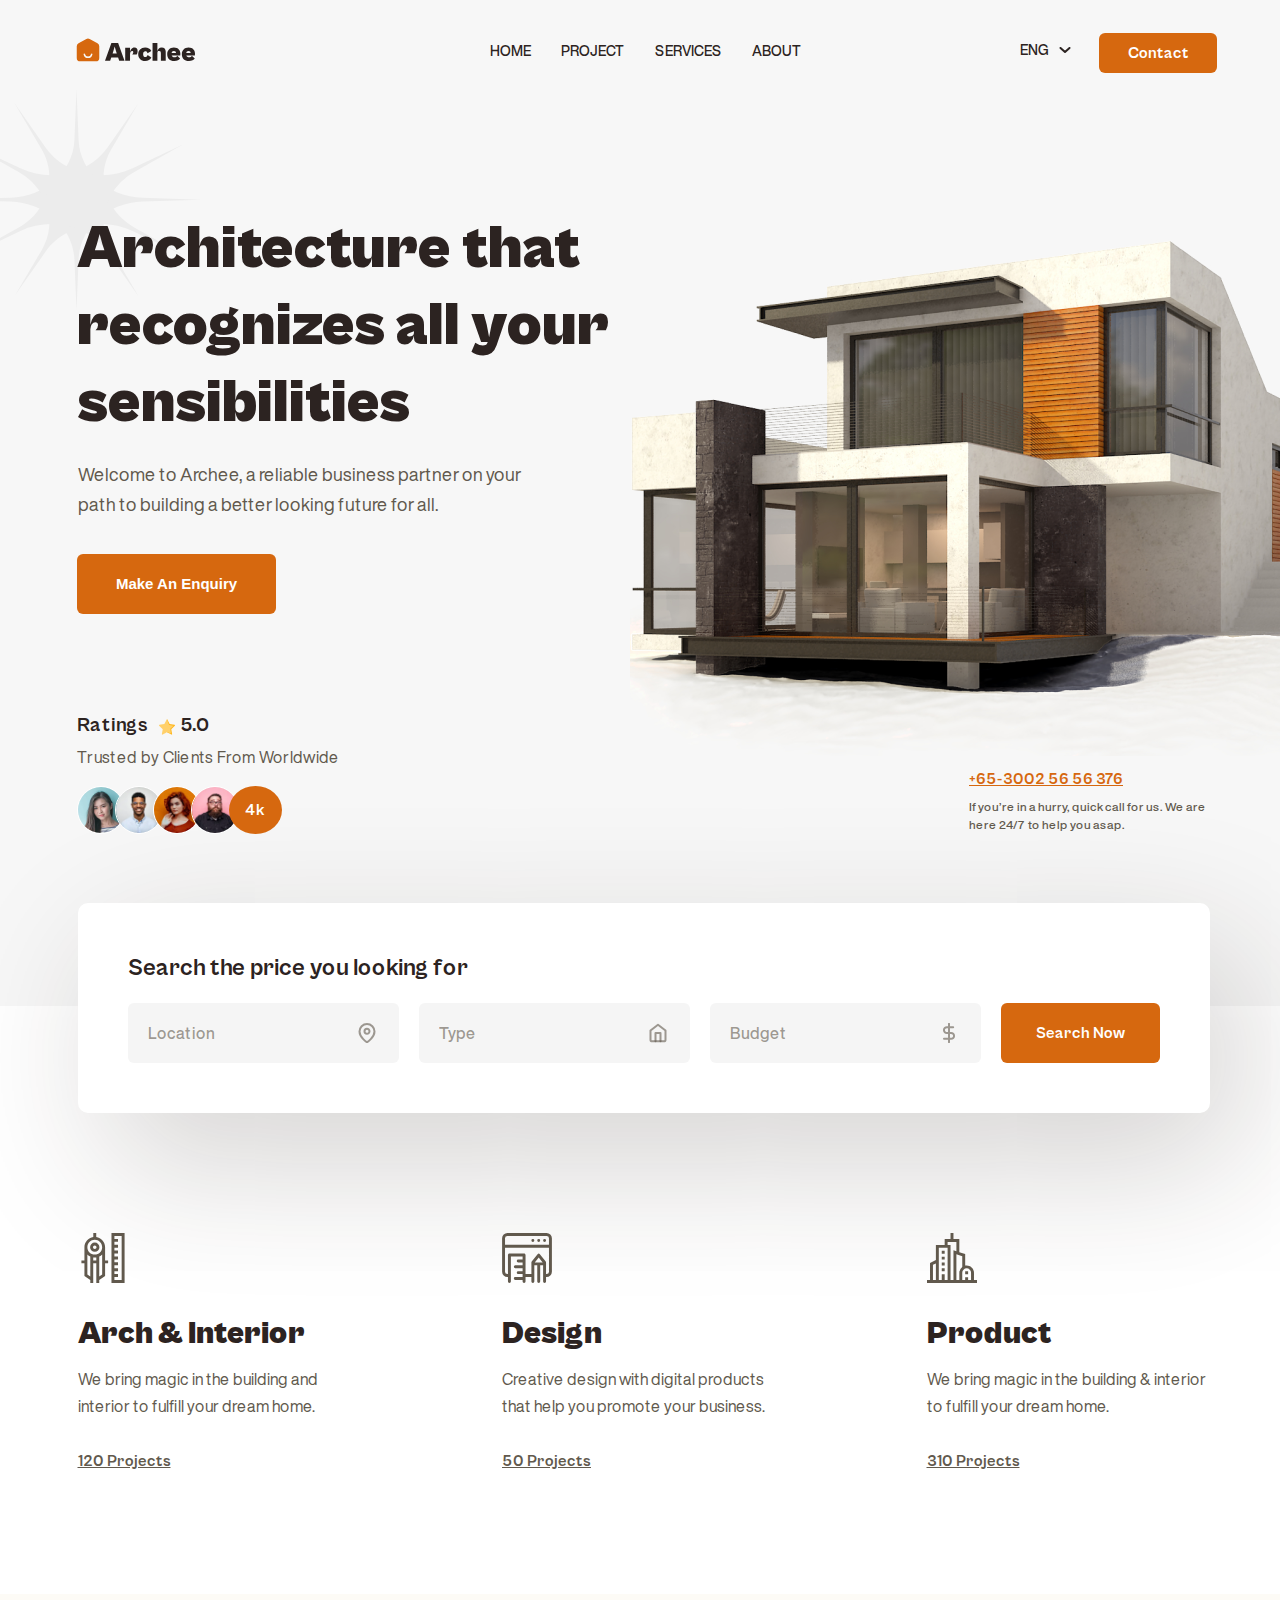
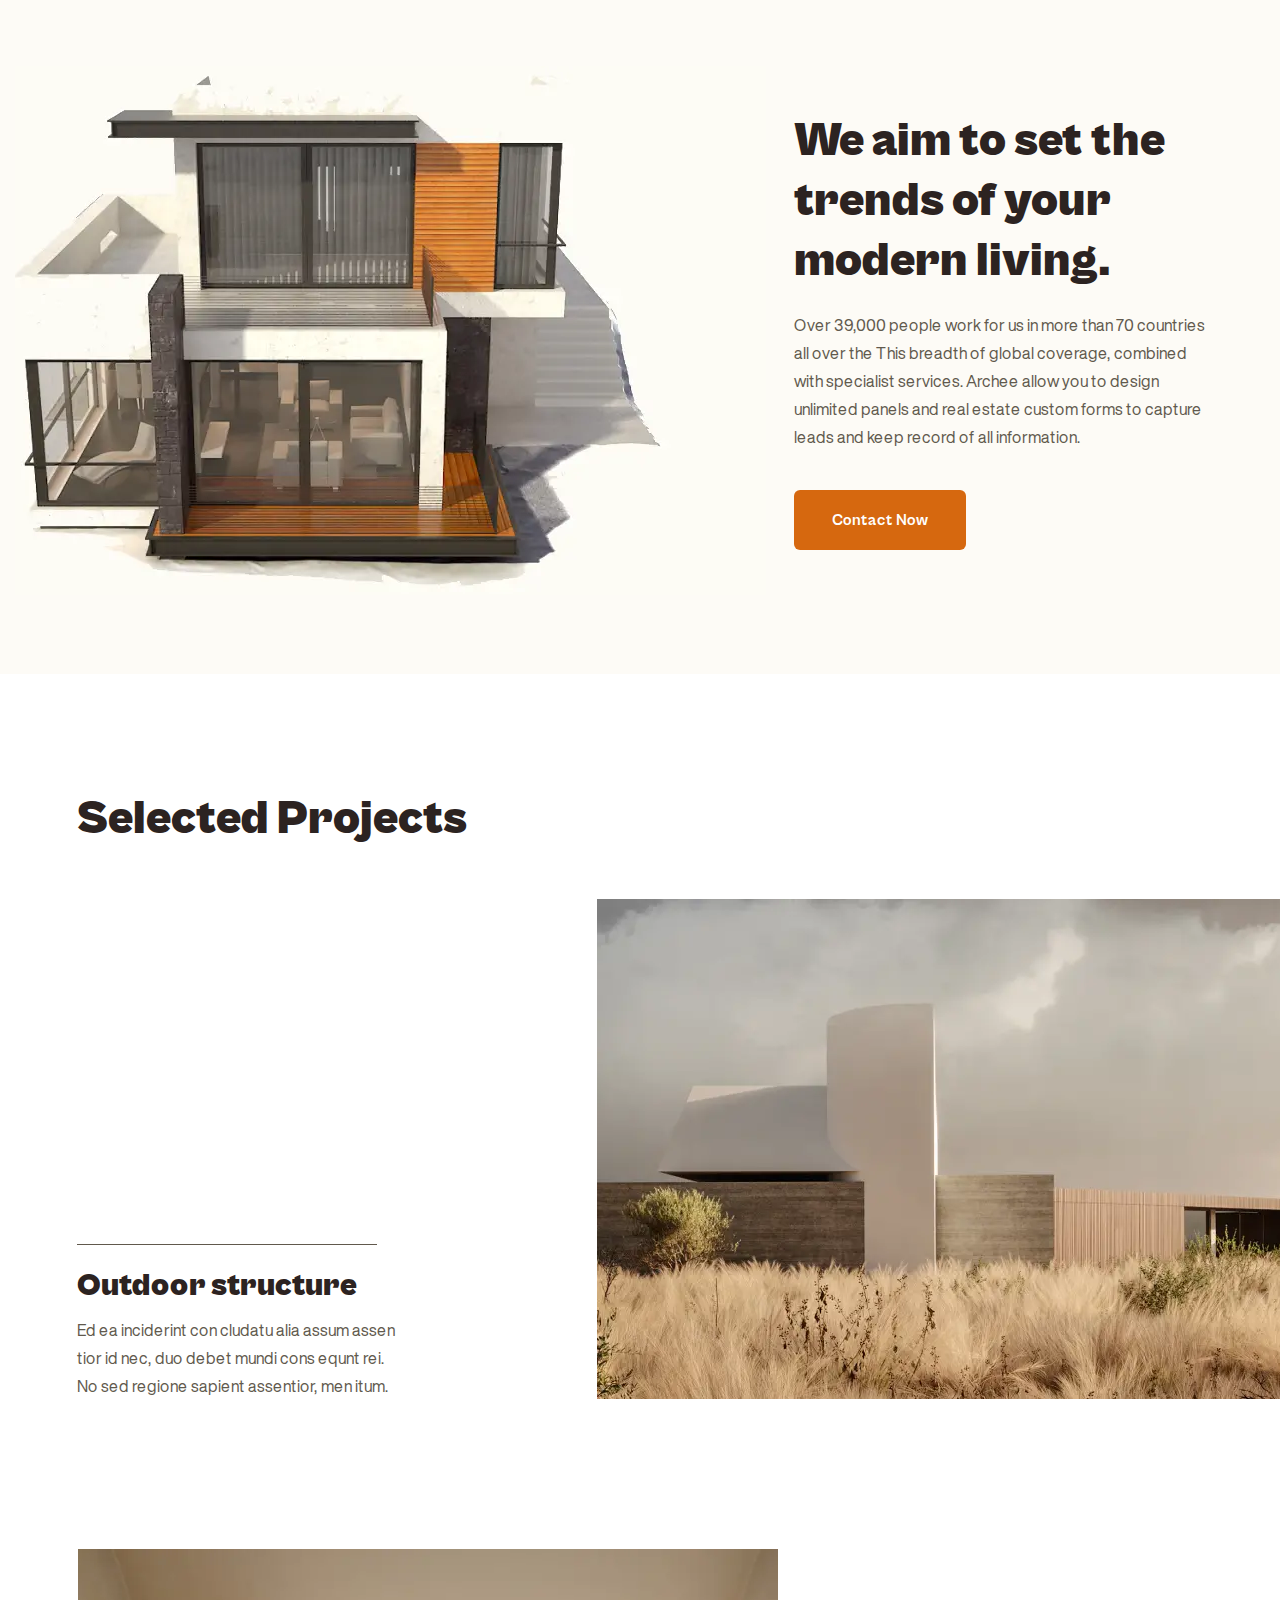
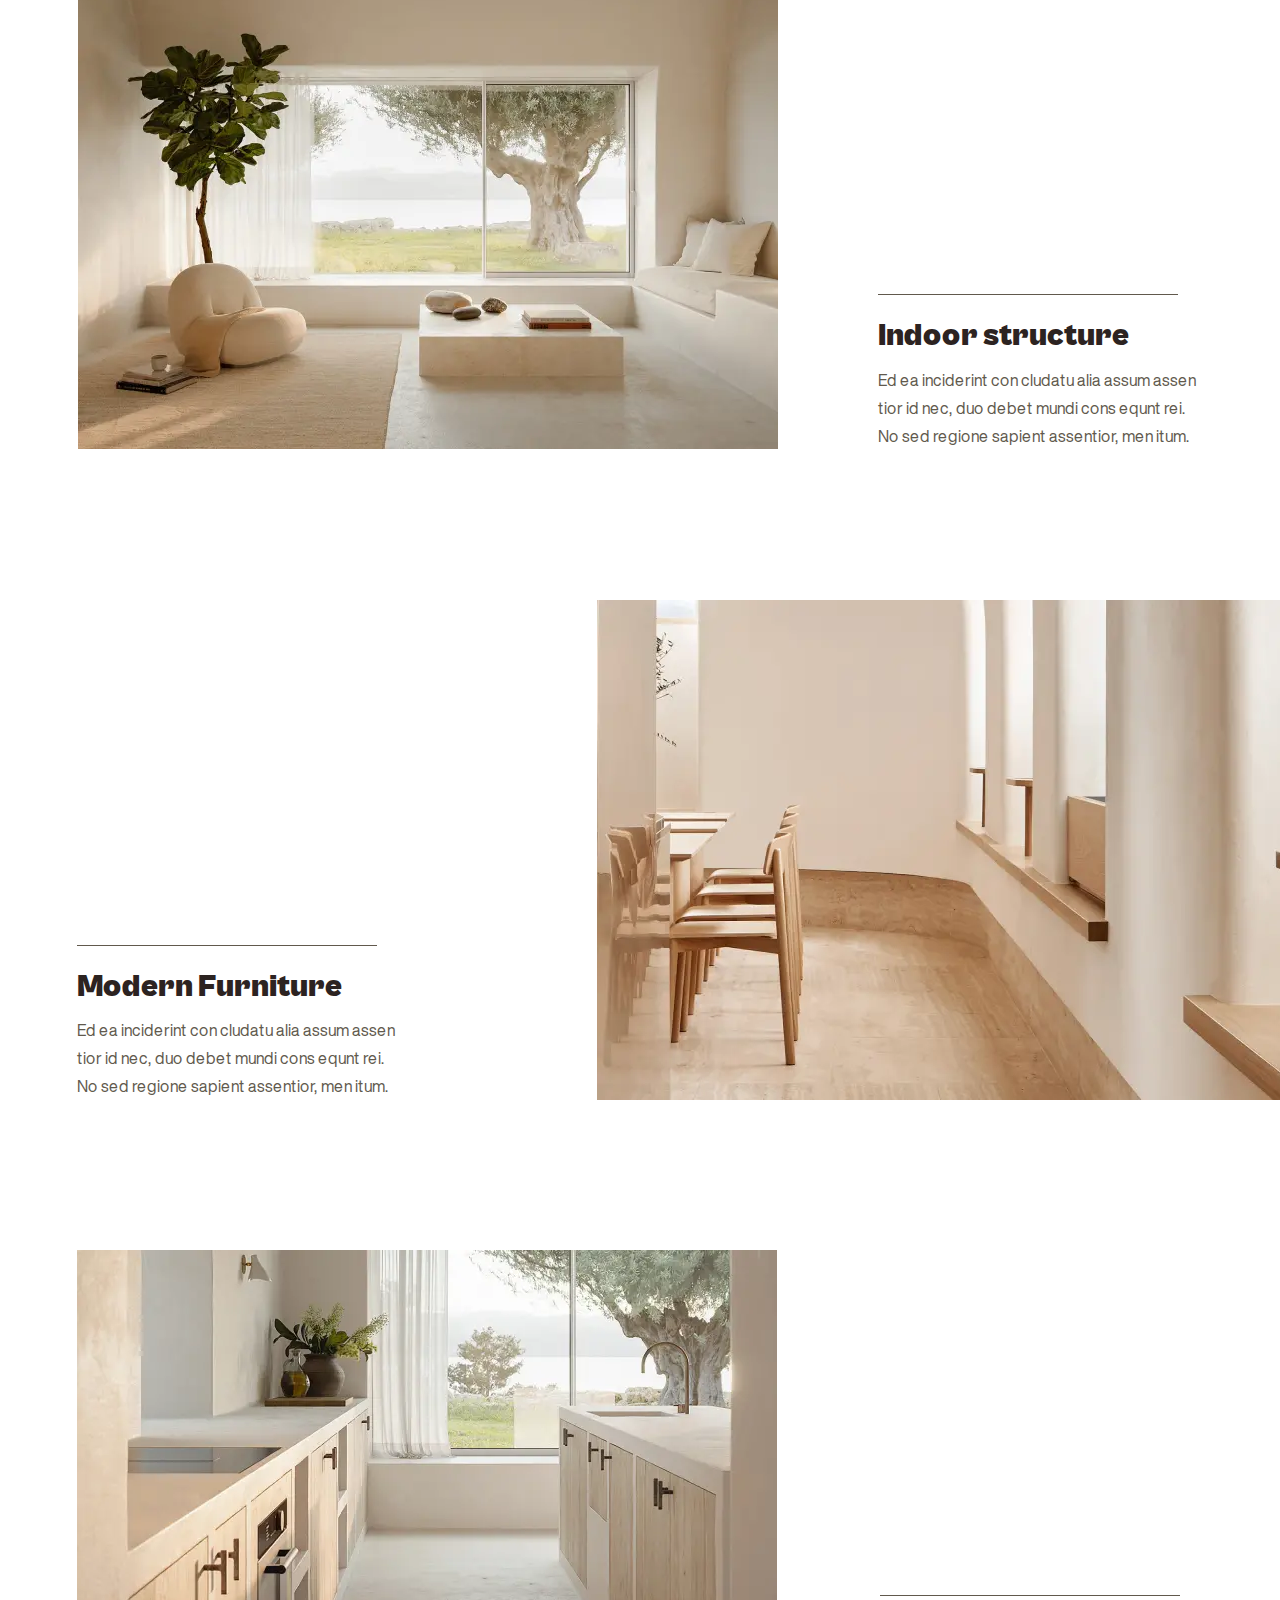
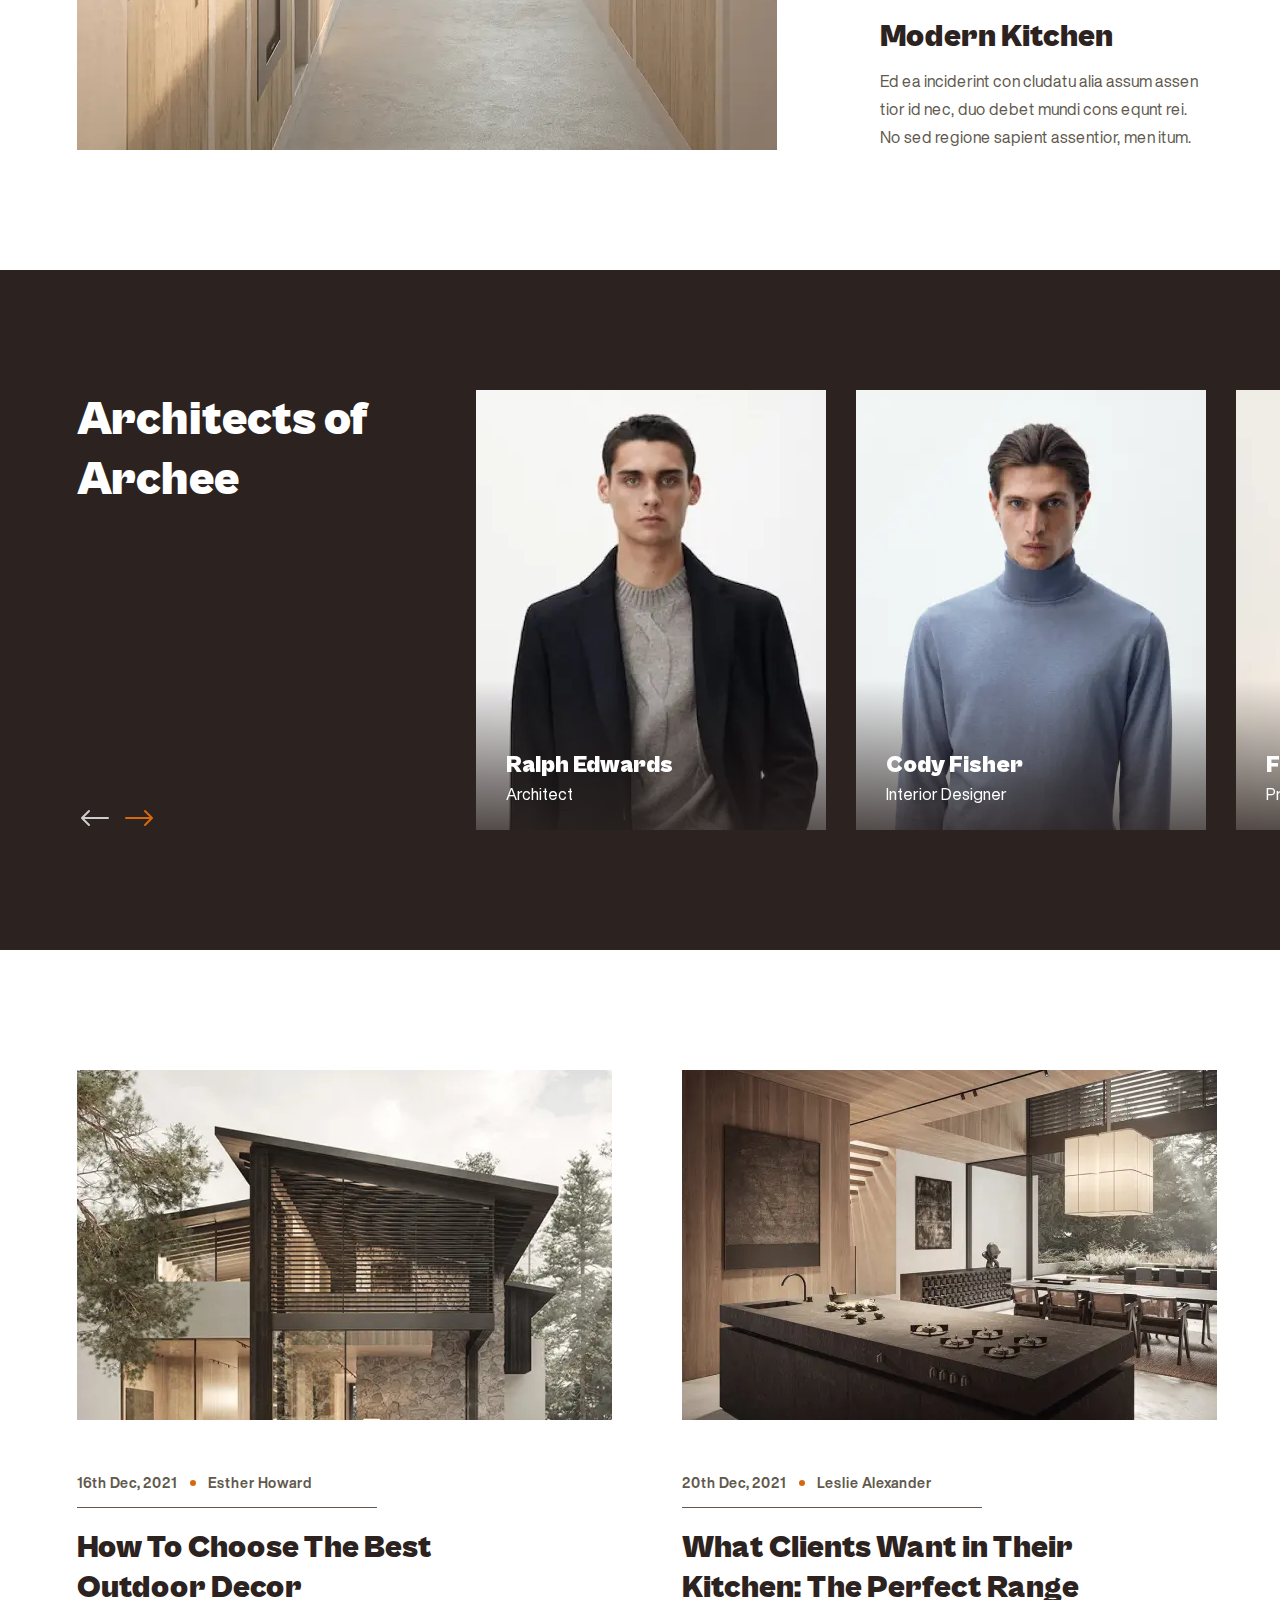
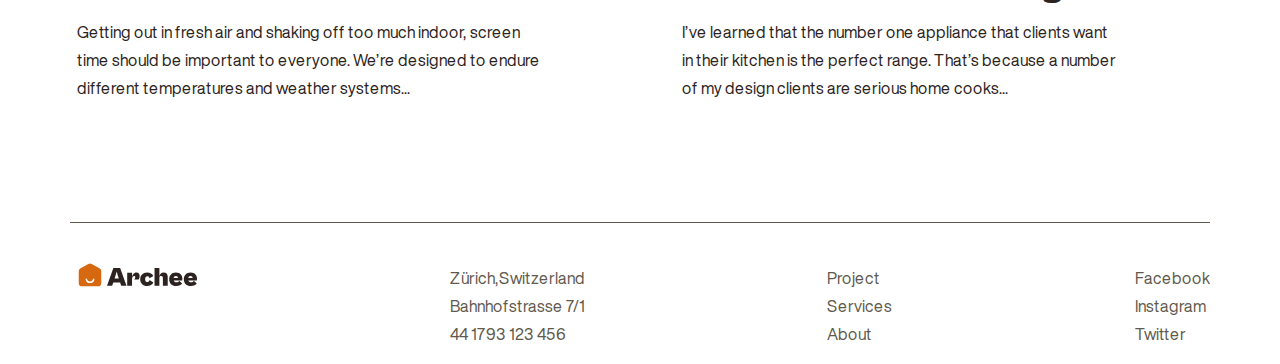
==== commit 578b9894: "promo slider" ====
--- a/public/index.html
+++ b/public/index.html
@@ -223,56 +223,58 @@
                 <h2 class="vhidden">Selected Projects</h2>                 <div class="container">                     <h2 class="selected__title">Selected Projects</h2>-                    <ul class="selected__list">-                        <li class="selected__list-left">-                            <h3 class="list-title">Outdoor structure</h3>-                            <p class="list-text">-                                Ed&nbsp;ea&nbsp;inciderint con cludatu alia assum assen tior-                                id&nbsp;nec, duo debet mundi cons equnt rei. No&nbsp;sed regione-                                sapient assentior, men itum.-                            </p>-                        </li>-                        <li class="selected__list-right list-left__img">-                            <picture><source srcset="img/selected_img-1.webp" type="image/webp"><img src="img/selected_img-1.png" alt="selected-images" /></picture>-                        </li>-                    </ul>-                    <ul class="selected__list list-revers">-                        <li class="selected__list-left selected__list-two">-                            <h3 class="list-title">Indoor structure</h3>-                            <p class="list-text">-                                Ed&nbsp;ea&nbsp;inciderint con cludatu alia assum assen tior-                                id&nbsp;nec, duo debet mundi cons equnt rei. No&nbsp;sed regione-                                sapient assentior, men itum.-                            </p>-                        </li>-                        <li class="selected__list-right list-right__padding">-                            <picture><source srcset="img/selected_img-2.webp" type="image/webp"><img src="img/selected_img-2.png" alt="selected-images" /></picture>-                        </li>-                    </ul>-                    <ul class="selected__list">-                        <li class="selected__list-left">-                            <h3 class="list-title list-title__three">Modern Furniture</h3>-                            <p class="list-text list-text__three">-                                Ed&nbsp;ea&nbsp;inciderint con cludatu alia assum assen tior-                                id&nbsp;nec, duo debet mundi cons equnt rei. No&nbsp;sed regione-                                sapient assentior, men itum.-                            </p>-                        </li>-                        <li class="selected__list-right list-left__img list-left__img-three">-                            <picture><source srcset="img/selected_img-3.webp" type="image/webp"><img src="img/selected_img-3.png" alt="selected-images" /></picture>-                        </li>-                    </ul>-                    <ul class="selected__list list-revers selected__list-four">-                        <li class="selected__list-left">-                            <h3 class="list-title list-title__four">Modern Kitchen</h3>-                            <p class="list-text list-text__four">-                                Ed&nbsp;ea&nbsp;inciderint con cludatu alia assum assen tior-                                id&nbsp;nec, duo debet mundi cons equnt rei. No&nbsp;sed regione-                                sapient assentior, men itum.-                            </p>-                        </li>-                        <li class="selected__list-right list-right__padding list-right__padding-four">-                            <picture><source srcset="img/selected_img-4.webp" type="image/webp"><img src="img/selected_img-4.png" alt="selected-images" /></picture>+                    <ul class="selected-list">+                        <li class="selected__list">+                            <div class="selected__list-left">+                                <h3 class="list-title">Outdoor structure</h3>+                                <p class="list-text">+                                    Ed&nbsp;ea&nbsp;inciderint con cludatu alia assum assen tior+                                    id&nbsp;nec, duo debet mundi cons equnt rei. No&nbsp;sed regione+                                    sapient assentior, men itum.+                                </p>+                            </div>+                            <div class="selected__list-right list-left__img">+                                <picture><source srcset="img/selected_img-1.webp" type="image/webp"><img src="img/selected_img-1.png" alt="selected-images" /></picture>+                            </div>+                        </li>+                        <li class="selected__list list-revers">+                            <div class="selected__list-left selected__list-two">+                                <h3 class="list-title">Indoor structure</h3>+                                <p class="list-text">+                                    Ed&nbsp;ea&nbsp;inciderint con cludatu alia assum assen tior+                                    id&nbsp;nec, duo debet mundi cons equnt rei. No&nbsp;sed regione+                                    sapient assentior, men itum.+                                </p>+                            </div>+                            <div class="selected__list-right list-right__padding">+                                <picture><source srcset="img/selected_img-2.webp" type="image/webp"><img src="img/selected_img-2.png" alt="selected-images" /></picture>+                            </div>+                        </li>+                        <li class="selected__list">+                            <div class="selected__list-left">+                                <h3 class="list-title list-title__three">Modern Furniture</h3>+                                <p class="list-text list-text__three">+                                    Ed&nbsp;ea&nbsp;inciderint con cludatu alia assum assen tior+                                    id&nbsp;nec, duo debet mundi cons equnt rei. No&nbsp;sed regione+                                    sapient assentior, men itum.+                                </p>+                            </div>+                            <div class="selected__list-right list-left__img list-left__img-three">+                                <picture><source srcset="img/selected_img-3.webp" type="image/webp"><img src="img/selected_img-3.png" alt="selected-images" /></picture>+                            </div>+                        </li>+                        <li class="selected__list list-revers selected__list-four">+                            <div class="selected__list-left">+                                <h3 class="list-title list-title__four">Modern Kitchen</h3>+                                <p class="list-text list-text__four">+                                    Ed&nbsp;ea&nbsp;inciderint con cludatu alia assum assen tior+                                    id&nbsp;nec, duo debet mundi cons equnt rei. No&nbsp;sed regione+                                    sapient assentior, men itum.+                                </p>+                            </div>+                            <div class="selected__list-right list-right__padding list-right__padding-four">+                                <picture><source srcset="img/selected_img-4.webp" type="image/webp"><img src="img/selected_img-4.png" alt="selected-images" /></picture>+                            </div>                         </li>                     </ul>                 </div>@@ -335,13 +337,15 @@
                     <ul class="best-list">                         <li class="best-list__left">                             <picture><source srcset="img/best-img_1.webp" type="image/webp"><img src="img/best-img_1.jpg" alt="images-decor" class="best-images" /></picture>-                            <div class="best-info__bloks">-                                <span class="best-info__bloks-descr">16th Dec, 2021</span>-                                <span class="best-info__bloks-icon"></span>-                                <span class="best-info__bloks-descr">Esther Howard</span>-                            </div>-                            <h3 class="best-title">How To&nbsp;Choose The Best Outdoor Decor</h3>-                            <p class="best-text">+                            <div class="best-list__info-block">+                                <span class="best-list__info-block-descr">16th Dec, 2021</span>+                                <span class="best-list__info-block-icon"></span>+                                <span class="best-list__info-block-descr">Esther Howard</span>+                            </div>+                            <h3 class="best-list__title">+                                How To&nbsp;Choose The Best Outdoor Decor+                            </h3>+                            <p class="best-list__text">                                 Getting out in&nbsp;fresh air and shaking off too much indoor, screen                                 time should be&nbsp;important to&nbsp;everyone. We&rsquo;re designed                                 to&nbsp;endure different temperatures and weather systems...@@ -349,15 +353,15 @@
                         </li>                         <li class="best-list__right">                             <picture><source srcset="img/best-img_2.webp" type="image/webp"><img src="img/best-img_2.jpg" alt="images-decor" class="best-images" /></picture>-                            <div class="best-info__bloks">-                                <span class="best-info__bloks-descr">20th Dec, 2021</span>-                                <span class="best-info__bloks-icon"></span>-                                <span class="best-info__bloks-descr">Leslie Alexander</span>-                            </div>-                            <h3 class="best-title">+                            <div class="best-list__info-block">+                                <span class="best-list__info-block-descr">20th Dec, 2021</span>+                                <span class="best-list__info-block-icon"></span>+                                <span class="best-list__info-block-descr">Leslie Alexander</span>+                            </div>+                            <h3 class="best-list__title">                                 What Clients Want in&nbsp;Their Kitchen: The Perfect Range                             </h3>-                            <p class="best-text">+                            <p class="best-list__text">                                 I&rsquo;ve learned that the number one appliance that clients want                                 in&nbsp;their kitchen is&nbsp;the perfect range. That&rsquo;s because                                 a&nbsp;number of&nbsp;my&nbsp;design clients are serious home cooks...--- a/public/css/main.min.css
+++ b/public/css/main.min.css
@@ -1 +1 @@
-@font-face{font-family:"Cabinet Grotesk";font-weight:700;font-style:normal;src:url(../font/CabinetGrotesk/CabinetGrotesk-Bold.eot);src:local("Cabinet Grotesk"),url(../font/CabinetGrotesk/CabinetGrotesk-Bold.eot?#iefix) format("embedded-opentype"),url(../font/CabinetGrotesk/CabinetGrotesk-Bold.woff2) format("woff2"),url(../font/CabinetGrotesk/CabinetGrotesk-Bold.woff) format("woff"),url(../font/CabinetGrotesk/CabinetGrotesk-Bold.ttf) format("truetype")}@font-face{font-family:"Cabinet Grotesk";font-weight:900;font-style:normal;src:url(../font/CabinetGrotesk/CabinetGrotesk-Black.eot);src:local("Cabinet Grotesk"),url(../font/CabinetGrotesk/CabinetGrotesk-Black.eot?#iefix) format("embedded-opentype"),url(../font/CabinetGrotesk/CabinetGrotesk-Black.woff2) format("woff2"),url(../font/CabinetGrotesk/CabinetGrotesk-Black.woff) format("woff"),url(../font/CabinetGrotesk/CabinetGrotesk-Black.ttf) format("truetype")}@font-face{font-family:"Helvetica Now Display";font-weight:400;font-style:normal;src:url(../font/HelveticaNowDisplay/HelveticaNowDisplay-Regular.eot);src:local("Helvetica Now Display"),url(../font/HelveticaNowDisplay/HelveticaNowDisplay-Regular.eot?#iefix) format("embedded-opentype"),url(../font/HelveticaNowDisplay/HelveticaNowDisplay-Regular.woff2) format("woff2"),url(../font/HelveticaNowDisplay/HelveticaNowDisplay-Regular.woff) format("woff"),url(../font/HelveticaNowDisplay/HelveticaNowDisplay-Regular.ttf) format("truetype")}@font-face{font-family:"Helvetica Now Display";font-weight:500;font-style:normal;src:url(../font/HelveticaNowDisplay/HelveticaNowDisplay-Medium.eot);src:local("Helvetica Now Display"),url(../font/HelveticaNowDisplay/HelveticaNowDisplay-Medium.eot?#iefix) format("embedded-opentype"),url(../font/HelveticaNowDisplay/HelveticaNowDisplay-Medium.woff2) format("woff2"),url(../font/HelveticaNowDisplay/HelveticaNowDisplay-Medium.woff) format("woff"),url(../font/HelveticaNowDisplay/HelveticaNowDisplay-Medium.ttf) format("truetype")}@font-face{font-family:"Helvetica Now Display";font-weight:700;font-style:normal;src:url(../font/HelveticaNowDisplay/HelveticaNowDisplay-Bold.eot);src:local("Helvetica Now Display"),url(../font/HelveticaNowDisplay/HelveticaNowDisplay-Bold.eot?#iefix) format("embedded-opentype"),url(../font/HelveticaNowDisplay/HelveticaNowDisplay-Bold.woff2) format("woff2"),url(../font/HelveticaNowDisplay/HelveticaNowDisplay-Bold.woff) format("woff"),url(../font/HelveticaNowDisplay/HelveticaNowDisplay-Bold.ttf) format("truetype")}*,::after,::before{-webkit-box-sizing:border-box;box-sizing:border-box}body,html{padding:0;margin:0;min-height:100vh;overflow-x:hidden;background-color:#f7f7f7;font-family:"Helvetica Now Display";font-weight:400;font-style:normal;font-size:16px;line-height:1.75}.vhidden{position:absolute;width:1px;height:1px;margin:-1px;border:0;padding:0;clip:rect(0 0 0 0);overflow:hidden}img{max-width:100%}.wrapper{max-width:1440px;min-width:280px;min-height:100%;margin:0 auto;overflow-x:hidden;background-color:#fff;color:#61594d}.container{max-width:1170px;padding-left:15px;padding-right:15px;margin:0 auto}.footer{margin-top:120px}.footer-wrapper{padding-top:25px;display:-webkit-box;display:-ms-flexbox;display:flex;-webkit-box-pack:justify;-ms-flex-pack:justify;justify-content:space-between;border-top:1px solid #61594d;background-repeat:no-repeat}.footer__logo-link{margin:0;padding:13px 0 0 2px}.footer-list__address{max-width:170px;padding:0 0 0 10px}.footer-list__address-item{list-style:none;padding:0;margin:0;font-family:"Helvetica Now Display";font-weight:400;font-style:normal;font-size:16px;line-height:1.75;color:#61594d}.footer-list__address-item:last-child{padding-bottom:0}.footer-list__addres-item-link{text-decoration:none;border:0;font-family:"Helvetica Now Display";font-weight:400;font-style:normal;font-size:16px;line-height:1.75;color:#61594d}.footer-list__menu{max-width:170px;padding:0}.footer-list__menu-item{list-style:none;padding:0;margin:0}.footer-list__menu-item-link{text-decoration:none;border:0;font-family:"Helvetica Now Display";font-weight:400;font-style:normal;font-size:16px;line-height:1.75;color:#61594d}.footer-list__social{max-width:170px;padding:0}.footer-list__social-item{list-style:none;padding:0;margin:0}.footer-list__social-item-link{text-decoration:none;border:0;font-family:"Helvetica Now Display";font-weight:400;font-style:normal;font-size:16px;line-height:1.75;color:#61594d}.header{padding-top:33px;padding-bottom:16.22px;background-color:#f7f7f7}.header-container{display:-webkit-box;display:-ms-flexbox;display:flex;-webkit-box-align:center;-ms-flex-align:center;align-items:center;-webkit-box-pack:justify;-ms-flex-pack:justify;justify-content:space-between}.header__logo-link{display:inline-block;margin-top:2px;margin-left:6px}.nav-menu{padding-bottom:7px;margin-right:-77px}.nav-menu__list{display:-webkit-box;display:-ms-flexbox;display:flex;-webkit-box-align:center;-ms-flex-align:center;align-items:center;list-style:none;padding:0;margin:0}.nav-menu__list-item{padding-right:30px}.nav-menu__list-item:last-child{padding-right:0}.nav-menu__list .nav-menu__link{text-decoration:none;border:0;font-family:inherit;font-weight:500;font-size:14px;line-height:1.4285714286;text-transform:uppercase;color:#2c2321;-webkit-transition:.3s ease-in-out;-o-transition:.3s ease-in-out;transition:.3s ease-in-out}.nav-menu__list .nav-menu__link:hover{text-decoration:underline}.header-contact__block{display:-webkit-box;display:-ms-flexbox;display:flex;-webkit-box-align:center;-ms-flex-align:center;align-items:center}.header__button-btn,.header__contact-link{text-decoration:none;display:inline-block;border:0;cursor:pointer}.header__button-btn{background-color:transparent;font-size:14px;font-weight:500;text-transform:uppercase;color:#2c2321;padding:0 0 12px;margin-left:-80px}.header__contact-link{padding:0;font-family:"Cabinet Grotesk";font-style:normal;color:#fff;background-color:#d6680f;border-radius:6px;font-weight:700;font-size:16px;line-height:1.25;width:118px;height:40px;-webkit-transition:.3s ease-in-out;-o-transition:.3s ease-in-out;transition:.3s ease-in-out;margin-right:-7px}.header__contact-link:hover{background-color:#f7f7f7;color:#d6680f;border:2px solid #d6680f}.leng{list-style:none;padding:0;margin:0}.leng__link{text-decoration:none;border:0;font-family:"Helvetica Now Display";font-weight:500;font-style:normal;font-size:14px;line-height:1.5;color:#2c2321;text-transform:uppercase}.leng__item{display:none}.leng__item:first-child{display:-webkit-box;display:-ms-flexbox;display:flex;-webkit-box-align:center;-ms-flex-align:center;align-items:center}.leng__item:first-child::after{display:table;content:"";width:12px;height:7px;background:url(../img/mini-arrow.svg) no-repeat;margin-left:10px}.leng:hover .leng__item{display:-webkit-box;display:-ms-flexbox;display:flex}.leng:hover .leng__item::after{-webkit-transform:rotate(180deg);-ms-transform:rotate(180deg);transform:rotate(180deg)}.header__leng{margin-top:-5px;display:block;margin-right:28px}.hero{background-color:#f7f7f7;padding-bottom:172px}.hero__info,.hero__wrapper{position:relative}.hero__wrapper::before{content:url(../img/star-combo-4.svg);position:absolute;left:-118px}.hero__info{display:-webkit-box;display:-ms-flexbox;display:flex}.hero__wrapper-title{margin:0;max-width:748px;min-height:355px;font-family:"Cabinet Grotesk",sans-serif;font-weight:900;font-size:62px;line-height:1.2419354839;color:#2c2321;padding-top:121px;padding-left:7px}.hero__text{max-width:452px;font-weight:400;margin:0;font-size:18px;line-height:1.6666666667;color:#61594d;padding:15px 0 35px 8px}.hero__link{width:199px;height:60px;text-decoration:none;display:inline-block;border:0;padding:0;cursor:pointer;font-weight:700;line-height:.8;font-size:15px;color:#fff;background-color:#d6680f;border-radius:6px;margin-left:7px;-webkit-transition:.3s ease-in-out;-o-transition:.3s ease-in-out;transition:.3s ease-in-out}.hero__link:hover,.modern-btn:hover{background-color:#f7f7f7;color:#d6680f;border:2px solid #d6680f}.hero__wrapper-banner{margin:0;max-width:838px;min-height:600px}.hero__wrapper-banner::after{content:url(../img/3D-modern-house.png);position:absolute;top:121px;left:560px}.hero__raiting{display:-webkit-box;display:-ms-flexbox;display:flex}.hero__raiting-text{font-family:"Cabinet Grotesk",sans-serif;font-weight:700;font-size:20px;line-height:1.1;letter-spacing:.02em;color:#2c2321;padding-right:10px;padding-bottom:5px}.hero__raiting-star{padding-right:5px}.hero__raiting-number{font-family:"Cabinet Grotesk",sans-serif;font-weight:700;font-size:20px;line-height:1.1;color:#2c2321}.hero__avatars{display:-webkit-box;display:-ms-flexbox;display:flex;-webkit-box-align:center;-ms-flex-align:center;align-items:center;-webkit-box-pack:justify;-ms-flex-pack:justify;justify-content:space-between;padding-top:25px;padding-left:7px}.hero__avatars-subtitle{display:inline-block;line-height:8px;letter-spacing:.02em;color:#61594d}.hero__avatars-bloks,.hero__avatars-list{display:-webkit-box;display:-ms-flexbox;display:flex}.hero__avatars-bloks{padding-top:15px}.hero__avatars-list{list-style:none;padding:0;margin:0}.hero__avatars-item img{display:block;width:48px;height:48px;border:1.5px solid #fff;border-radius:50%}.hero__avatars-item{margin-right:-10px}.hero__avatars-last{background-color:#d6680f;padding:16px;border-radius:50%;font-family:"Cabinet Grotesk",sans-serif;font-weight:700;font-size:16px;line-height:16px;letter-spacing:.02em;color:#fff;text-align:center}.hero__phone{margin-right:-8px}.hero__phone-link{text-decoration:none;border:0;display:inline-block;font-family:"Cabinet Grotesk",sans-serif;font-weight:700;font-size:16px;line-height:20px;-webkit-text-decoration-line:underline;text-decoration-line:underline;color:#d6680f;padding-top:55px}.hero__phone-text{display:block;max-width:249px;font-weight:500;font-size:12px;line-height:1.5;color:#61594d;margin:6px 0 0}.main__search{margin-top:-103px}.modern{min-height:680px;background-color:#fdfbf6}.container-modern{max-width:1289px}.modern-list{display:-webkit-box;display:-ms-flexbox;display:flex;-webkit-box-align:center;-ms-flex-align:center;align-items:center;padding-top:72px}.modern-list__left{width:833px;height:531px;background-image:url(../img/modern-house.png);background-repeat:no-repeat;background-size:cover;background-position-x:-82px;background-position-y:-2px}.modern-list__right{max-width:419px;min-height:440px;margin-right:52px}.modern-title{padding:0;font-family:"Cabinet Grotesk",sans-serif;font-weight:900;font-size:48px;line-height:60px;color:#2c2321;margin:0}.modern-text{margin:0;line-height:28px;color:#61594d;padding:20px 0 39px}.modern-btn{text-decoration:none;display:inline-block;border:0;padding:0;cursor:pointer;width:172px;height:60px;background-color:#d6680f;border-radius:6px;color:#fff;font-family:"Cabinet Grotesk",sans-serif;font-weight:700;font-size:16px;line-height:1.25;-webkit-transition:.3s ease-in-out;-o-transition:.3s ease-in-out;transition:.3s ease-in-out}.modern-btn:hover{background-color:#fff}.products{margin-top:120px;margin-bottom:120px;padding-left:15px}.products__list{list-style:none;padding:0;margin:0;display:-webkit-box;display:-ms-flexbox;display:flex;-webkit-box-align:center;-ms-flex-align:center;align-items:center;-webkit-box-pack:justify;-ms-flex-pack:justify;justify-content:space-between}.products__list-item{max-width:291px}.products-title{font-family:"Cabinet Grotesk",sans-serif;font-weight:900;font-size:32px;line-height:.7;color:#2c2321;margin-bottom:0;padding-bottom:4px}.products-link,.products-text{font-size:16px;line-height:1.7;color:#61594d}.products-link{display:inline-block;font-family:"Cabinet Grotesk",sans-serif;line-height:1.25;-webkit-transition:.3s ease-in-out;-o-transition:.3s ease-in-out;transition:.3s ease-in-out;margin-top:15px}.products-link:hover{color:#d6680f}.selected{padding-top:115px}.selected__title{margin:0;font-family:"Cabinet Grotesk";font-weight:900;font-style:normal;font-size:48px;line-height:1.25;color:#2c2321;padding:0 0 50px 7px}.selected__list{list-style:none;margin:0;display:-webkit-box;display:-ms-flexbox;display:flex;padding:0 0 138px}.selected__list-left{max-width:330px;margin-top:auto}.selected__list-two{margin-right:9px}.selected__list-four{padding-bottom:112px}.list-title{display:block;margin:0;font-family:"Cabinet Grotesk";font-style:normal;font-weight:900;font-size:32px;line-height:1.25;color:#2c2321;padding:0 0 10px 7px}.list-title::before{display:block;content:url(../img/line-icon.svg);margin-bottom:10px}.list-title__three{padding-left:7px;padding-bottom:9px}.list-title__four{padding-left:0;padding-bottom:10px}.list-text{margin:0;font-size:16px;line-height:1.75;color:#61594d;padding:0 0 7px 7px}.list-text__three{padding-bottom:8px}.list-text__four{padding-left:0}.list-left__img img{margin-left:197px}.list-left__img-three{margin-top:5px}.list-revers{-webkit-box-orient:horizontal;-webkit-box-direction:reverse;-ms-flex-direction:row-reverse;flex-direction:row-reverse}.list-right__padding{margin-right:93px;padding-top:4px}.list-right__padding-four{margin-right:103px}.arhitects,.slider{background-color:#2c2321}.slider{min-height:680px}.arhitects{padding-top:120px;padding-bottom:112px}.arhitects__container{display:-webkit-box;display:-ms-flexbox;display:flex;-webkit-box-align:start;-ms-flex-align:start;align-items:flex-start;position:relative}.arhitects__title{margin:0;font-family:"Cabinet Grotesk";font-style:normal;font-size:48px;line-height:1.25;font-weight:900;color:#fff;max-width:396px;padding:0 0 0 7px}.arhitects__swiper,.arhitects__title{-ms-flex-negative:0;flex-shrink:0}.arhitects__nav{position:absolute;bottom:0;left:22px}.arhitects-swiper__list{list-style:none;padding:0;display:-webkit-box;display:-ms-flexbox;display:flex;margin:0 0 0 10px}.arhitects-swiper__item{-ms-flex-preferred-size:350px;flex-basis:350px;margin-right:30px}.arhitects-item{position:relative}.arhitects-item__info{position:absolute;top:0;bottom:0;left:0;right:0;padding:30px;background:-o-linear-gradient(88.54deg,rgba(44,35,33,.9) -2.39%,rgba(44,35,33,0) 34.73%,rgba(44,35,33,0) 49.63%);background:linear-gradient(1.46deg,rgba(44,35,33,.9) -2.39%,rgba(44,35,33,0) 34.73%,rgba(44,35,33,0) 49.63%);display:-webkit-box;display:-ms-flexbox;display:flex;-webkit-box-orient:vertical;-webkit-box-direction:normal;-ms-flex-direction:column;flex-direction:column;-webkit-box-pack:end;-ms-flex-pack:end;justify-content:flex-end}.arhitects-item__title{font-family:"Cabinet Grotesk";font-style:normal;font-size:24px;line-height:1.25;font-weight:900}.arhitects-item__post,.arhitects-item__title{padding:0;margin:0;color:#fff}.arhitects-nav__btn{text-decoration:none;display:inline-block;background-color:transparent;border:0;padding:0;cursor:pointer;font-size:0;margin-right:7px}.arhitects-nav__btn::before{display:table;width:35px;height:24px}.arhitects-nav__btn-prev::before{content:url(../img/arrow-right.svg)}.arhitects-nav__btn-next::before{content:url(../img/arrow-next.svg)}.arhitects-nav__btn:hover{opacity:.8}.search__block{background-color:#fff;-webkit-box-shadow:30px 50px 150px rgba(39,31,26,.2);box-shadow:30px 50px 150px rgba(39,31,26,.2);border-radius:10px;padding:50px;margin-left:8px}.search__title{padding:0;font-family:"Cabinet Grotesk";font-weight:700;font-style:normal;font-size:24px;line-height:1.25;color:#2c2321;margin:0 0 20px}.search-form{display:-webkit-box;display:-ms-flexbox;display:flex}.search-form__field{border:0;font-family:"Helvetica Now Display";font-weight:500;font-style:normal;font-size:16px;line-height:1.5;background-color:#f5f5f5;border-radius:6px;background-repeat:no-repeat;background-position:center right 22px;padding:18px 50px 18px 20px;margin-right:20px;-webkit-box-flex:1;-ms-flex-positive:1;flex-grow:1}.search-form__field-location{background-image:url(../img/location-icon.svg)}.search-form__field-type{background-image:url(../img/home-icon.svg)}.search-form__field-budget{background-image:url(../img/dollar-icon.svg)}.search-form__field::-webkit-input-placeholder{color:rgba(97,89,77,.6)}.search-form__field::-moz-placeholder{color:rgba(97,89,77,.6)}.search-form__field:-ms-input-placeholder{color:rgba(97,89,77,.6)}.search-form__field::-ms-input-placeholder{color:rgba(97,89,77,.6)}.search-form__field::placeholder{color:rgba(97,89,77,.6)}.search-form__field:focus{outline:1px solid #ddd}.btn_search{text-decoration:none;display:inline-block;border:0;padding:0;cursor:pointer;font-family:"Cabinet Grotesk";font-weight:700;font-style:normal;font-size:16px;line-height:1.25;background-color:#d6680f;border-radius:6px;width:166px;height:60px;color:#fff;-webkit-transition:.3s ease-in-out;-o-transition:.3s ease-in-out;transition:.3s ease-in-out}.btn_search:hover{background-color:#fff;border:1px solid #d6680f;color:#d6680f}.best{padding-top:120px}.best__container{padding:0}.best-list{list-style:none;padding:0;display:-webkit-box;display:-ms-flexbox;display:flex;margin:0 0 0 22px}.best-list__left{display:block;margin-right:70px}.best-info__bloks{display:-webkit-box;display:-ms-flexbox;display:flex;max-width:300px;padding-top:41px;padding-bottom:10px;border-bottom:1px solid #61594d}.best-info__bloks-descr{font-family:"Helvetica Now Display";font-weight:700;font-style:normal;font-size:14px;line-height:2;color:#61594d}.best-info__bloks-icon{width:6px;height:6px;background-image:url(../img/dot.svg);background-repeat:no-repeat;background-position-x:center;margin-top:11px;padding-left:21px;padding-right:10px}.best-text,.best-title{margin:0;max-width:479px;font-family:"Cabinet Grotesk";font-weight:900;font-style:normal;font-size:32px;line-height:1.25;color:#2c2321;padding:20px 0 0}.best-text{max-width:466px;font-family:"Helvetica Now Display";font-weight:400;font-size:16px;line-height:1.75;padding:10px 0 0}@supports (-webkit-appearance:none){.leng__item:first-child::after{background:url(../img/mini-arrow.svg) no-repeat}.modern-list__left{background-image:url(../img/modern-house.webp)}.search-form__field-location{background-image:url(../img/location-icon.svg)}.search-form__field-type{background-image:url(../img/home-icon.svg)}.search-form__field-budget{background-image:url(../img/dollar-icon.svg)}.best-info__bloks-icon{background-image:url(../img/dot.svg)}}+@font-face{font-family:"Cabinet Grotesk";font-weight:700;font-style:normal;src:url(../font/CabinetGrotesk/CabinetGrotesk-Bold.eot);src:local("Cabinet Grotesk"),url(../font/CabinetGrotesk/CabinetGrotesk-Bold.eot?#iefix) format("embedded-opentype"),url(../font/CabinetGrotesk/CabinetGrotesk-Bold.woff2) format("woff2"),url(../font/CabinetGrotesk/CabinetGrotesk-Bold.woff) format("woff"),url(../font/CabinetGrotesk/CabinetGrotesk-Bold.ttf) format("truetype")}@font-face{font-family:"Cabinet Grotesk";font-weight:900;font-style:normal;src:url(../font/CabinetGrotesk/CabinetGrotesk-Black.eot);src:local("Cabinet Grotesk"),url(../font/CabinetGrotesk/CabinetGrotesk-Black.eot?#iefix) format("embedded-opentype"),url(../font/CabinetGrotesk/CabinetGrotesk-Black.woff2) format("woff2"),url(../font/CabinetGrotesk/CabinetGrotesk-Black.woff) format("woff"),url(../font/CabinetGrotesk/CabinetGrotesk-Black.ttf) format("truetype")}@font-face{font-family:"Helvetica Now Display";font-weight:400;font-style:normal;src:url(../font/HelveticaNowDisplay/HelveticaNowDisplay-Regular.eot);src:local("Helvetica Now Display"),url(../font/HelveticaNowDisplay/HelveticaNowDisplay-Regular.eot?#iefix) format("embedded-opentype"),url(../font/HelveticaNowDisplay/HelveticaNowDisplay-Regular.woff2) format("woff2"),url(../font/HelveticaNowDisplay/HelveticaNowDisplay-Regular.woff) format("woff"),url(../font/HelveticaNowDisplay/HelveticaNowDisplay-Regular.ttf) format("truetype")}@font-face{font-family:"Helvetica Now Display";font-weight:500;font-style:normal;src:url(../font/HelveticaNowDisplay/HelveticaNowDisplay-Medium.eot);src:local("Helvetica Now Display"),url(../font/HelveticaNowDisplay/HelveticaNowDisplay-Medium.eot?#iefix) format("embedded-opentype"),url(../font/HelveticaNowDisplay/HelveticaNowDisplay-Medium.woff2) format("woff2"),url(../font/HelveticaNowDisplay/HelveticaNowDisplay-Medium.woff) format("woff"),url(../font/HelveticaNowDisplay/HelveticaNowDisplay-Medium.ttf) format("truetype")}@font-face{font-family:"Helvetica Now Display";font-weight:700;font-style:normal;src:url(../font/HelveticaNowDisplay/HelveticaNowDisplay-Bold.eot);src:local("Helvetica Now Display"),url(../font/HelveticaNowDisplay/HelveticaNowDisplay-Bold.eot?#iefix) format("embedded-opentype"),url(../font/HelveticaNowDisplay/HelveticaNowDisplay-Bold.woff2) format("woff2"),url(../font/HelveticaNowDisplay/HelveticaNowDisplay-Bold.woff) format("woff"),url(../font/HelveticaNowDisplay/HelveticaNowDisplay-Bold.ttf) format("truetype")}*,::after,::before{-webkit-box-sizing:border-box;box-sizing:border-box}body,html{padding:0;margin:0;min-height:100vh;overflow-x:hidden;background-color:#f7f7f7;font-family:"Helvetica Now Display";font-weight:400;font-style:normal;font-size:16px;line-height:1.75}.vhidden{position:absolute;width:1px;height:1px;margin:-1px;border:0;padding:0;clip:rect(0 0 0 0);overflow:hidden}img{max-width:100%}.wrapper{max-width:1440px;min-width:280px;min-height:100%;margin:0 auto;overflow-x:hidden;background-color:#fff;color:#61594d}.container{max-width:1170px;padding-left:15px;padding-right:15px;margin:0 auto}.footer{margin-top:120px}.footer-wrapper{padding-top:25px;display:-webkit-box;display:-ms-flexbox;display:flex;-webkit-box-pack:justify;-ms-flex-pack:justify;justify-content:space-between;border-top:1px solid #61594d;background-repeat:no-repeat}.footer__logo-link{margin:0;padding:13px 0 0 2px}.footer-list__address{max-width:170px;padding:0 0 0 10px}.footer-list__address-item{list-style:none;padding:0;margin:0;font-family:"Helvetica Now Display";font-weight:400;font-style:normal;font-size:16px;line-height:1.75;color:#61594d}.footer-list__address-item:last-child{padding-bottom:0}.footer-list__addres-item-link{text-decoration:none;border:0;font-family:"Helvetica Now Display";font-weight:400;font-style:normal;font-size:16px;line-height:1.75;color:#61594d}.footer-list__menu{max-width:170px;padding:0}.footer-list__menu-item{list-style:none;padding:0;margin:0}.footer-list__menu-item-link{text-decoration:none;border:0;font-family:"Helvetica Now Display";font-weight:400;font-style:normal;font-size:16px;line-height:1.75;color:#61594d}.footer-list__social{max-width:170px;padding:0}.footer-list__social-item{list-style:none;padding:0;margin:0}.footer-list__social-item-link{text-decoration:none;border:0;font-family:"Helvetica Now Display";font-weight:400;font-style:normal;font-size:16px;line-height:1.75;color:#61594d}.header{padding-top:33px;padding-bottom:16.22px;background-color:#f7f7f7}.header-container{display:-webkit-box;display:-ms-flexbox;display:flex;-webkit-box-align:center;-ms-flex-align:center;align-items:center;-webkit-box-pack:justify;-ms-flex-pack:justify;justify-content:space-between}.header__logo-link{display:inline-block;margin-top:2px;margin-left:6px}.nav-menu{padding-bottom:7px;margin-right:-77px}.nav-menu__list{display:-webkit-box;display:-ms-flexbox;display:flex;-webkit-box-align:center;-ms-flex-align:center;align-items:center;list-style:none;padding:0;margin:0}.nav-menu__list-item{padding-right:30px}.nav-menu__list-item:last-child{padding-right:0}.nav-menu__list .nav-menu__link{text-decoration:none;border:0;font-family:inherit;font-weight:500;font-size:14px;line-height:1.4285714286;text-transform:uppercase;color:#2c2321;-webkit-transition:.3s ease-in-out;-o-transition:.3s ease-in-out;transition:.3s ease-in-out}.nav-menu__list .nav-menu__link:hover{text-decoration:underline}.header-contact__block{display:-webkit-box;display:-ms-flexbox;display:flex;-webkit-box-align:center;-ms-flex-align:center;align-items:center}.header__button-btn,.header__contact-link{text-decoration:none;display:inline-block;border:0;cursor:pointer}.header__button-btn{background-color:transparent;font-size:14px;font-weight:500;text-transform:uppercase;color:#2c2321;padding:0 0 12px;margin-left:-80px}.header__contact-link{padding:0;font-family:"Cabinet Grotesk";font-style:normal;color:#fff;background-color:#d6680f;border-radius:6px;font-weight:700;font-size:16px;line-height:1.25;width:118px;height:40px;-webkit-transition:.3s ease-in-out;-o-transition:.3s ease-in-out;transition:.3s ease-in-out;margin-right:-7px}.header__contact-link:hover{background-color:#f7f7f7;color:#d6680f;border:2px solid #d6680f}.leng{list-style:none;padding:0;margin:0}.leng__link{text-decoration:none;border:0;font-family:"Helvetica Now Display";font-weight:500;font-style:normal;font-size:14px;line-height:1.5;color:#2c2321;text-transform:uppercase}.leng__item{display:none}.leng__item:first-child{display:-webkit-box;display:-ms-flexbox;display:flex;-webkit-box-align:center;-ms-flex-align:center;align-items:center}.leng__item:first-child::after{display:table;content:"";width:12px;height:7px;background:url(../img/mini-arrow.svg) no-repeat;margin-left:10px}.leng:hover .leng__item{display:-webkit-box;display:-ms-flexbox;display:flex}.leng:hover .leng__item::after{-webkit-transform:rotate(180deg);-ms-transform:rotate(180deg);transform:rotate(180deg)}.header__leng{margin-top:-5px;display:block;margin-right:28px}.hero{background-color:#f7f7f7;padding-bottom:172px}.hero__info,.hero__wrapper{position:relative}.hero__wrapper::before{content:url(../img/star-combo-4.svg);position:absolute;left:-118px}.hero__info{display:-webkit-box;display:-ms-flexbox;display:flex}.hero__wrapper-title{margin:0;max-width:748px;min-height:355px;font-family:"Cabinet Grotesk",sans-serif;font-weight:900;font-size:62px;line-height:1.2419354839;color:#2c2321;padding-top:121px;padding-left:7px}.hero__text{max-width:452px;font-weight:400;margin:0;font-size:18px;line-height:1.6666666667;color:#61594d;padding:15px 0 35px 8px}.hero__link{width:199px;height:60px;text-decoration:none;display:inline-block;border:0;padding:0;cursor:pointer;font-weight:700;line-height:.8;font-size:15px;color:#fff;background-color:#d6680f;border-radius:6px;margin-left:7px;-webkit-transition:.3s ease-in-out;-o-transition:.3s ease-in-out;transition:.3s ease-in-out}.hero__link:hover,.modern-btn:hover{background-color:#f7f7f7;color:#d6680f;border:2px solid #d6680f}.hero__wrapper-banner{margin:0;max-width:838px;min-height:600px}.hero__wrapper-banner::after{content:url(../img/3D-modern-house.png);position:absolute;top:121px;left:560px}.hero__raiting{display:-webkit-box;display:-ms-flexbox;display:flex}.hero__raiting-text{font-family:"Cabinet Grotesk",sans-serif;font-weight:700;font-size:20px;line-height:1.1;letter-spacing:.02em;color:#2c2321;padding-right:10px;padding-bottom:5px}.hero__raiting-star{padding-right:5px}.hero__raiting-number{font-family:"Cabinet Grotesk",sans-serif;font-weight:700;font-size:20px;line-height:1.1;color:#2c2321}.hero__avatars{display:-webkit-box;display:-ms-flexbox;display:flex;-webkit-box-align:center;-ms-flex-align:center;align-items:center;-webkit-box-pack:justify;-ms-flex-pack:justify;justify-content:space-between;padding-top:25px;padding-left:7px}.hero__avatars-subtitle{display:inline-block;line-height:8px;letter-spacing:.02em;color:#61594d}.hero__avatars-bloks,.hero__avatars-list{display:-webkit-box;display:-ms-flexbox;display:flex}.hero__avatars-bloks{padding-top:15px}.hero__avatars-list{list-style:none;padding:0;margin:0}.hero__avatars-item img{display:block;width:48px;height:48px;border:1.5px solid #fff;border-radius:50%}.hero__avatars-item{margin-right:-10px}.hero__avatars-last{background-color:#d6680f;padding:16px;border-radius:50%;font-family:"Cabinet Grotesk",sans-serif;font-weight:700;font-size:16px;line-height:16px;letter-spacing:.02em;color:#fff;text-align:center}.hero__phone{margin-right:-8px}.hero__phone-link{text-decoration:none;border:0;display:inline-block;font-family:"Cabinet Grotesk",sans-serif;font-weight:700;font-size:16px;line-height:20px;-webkit-text-decoration-line:underline;text-decoration-line:underline;color:#d6680f;padding-top:55px}.hero__phone-text{display:block;max-width:249px;font-weight:500;font-size:12px;line-height:1.5;color:#61594d;margin:6px 0 0}.main__search{margin-top:-103px}.modern{min-height:680px;background-color:#fdfbf6}.container-modern{max-width:1289px}.modern-list{display:-webkit-box;display:-ms-flexbox;display:flex;-webkit-box-align:center;-ms-flex-align:center;align-items:center;padding-top:72px}.modern-list__left{width:833px;height:531px;background-image:url(../img/modern-house.png);background-repeat:no-repeat;background-size:cover;background-position-x:-82px;background-position-y:-2px}.modern-list__right{max-width:419px;min-height:440px;margin-right:52px}.modern-title{padding:0;font-family:"Cabinet Grotesk",sans-serif;font-weight:900;font-size:48px;line-height:60px;color:#2c2321;margin:0}.modern-text{margin:0;line-height:28px;color:#61594d;padding:20px 0 39px}.modern-btn{text-decoration:none;display:inline-block;border:0;padding:0;cursor:pointer;width:172px;height:60px;background-color:#d6680f;border-radius:6px;color:#fff;font-family:"Cabinet Grotesk",sans-serif;font-weight:700;font-size:16px;line-height:1.25;-webkit-transition:.3s ease-in-out;-o-transition:.3s ease-in-out;transition:.3s ease-in-out}.modern-btn:hover{background-color:#fff}.products{margin-top:120px;margin-bottom:120px;padding-left:15px}.products__list{list-style:none;padding:0;margin:0;display:-webkit-box;display:-ms-flexbox;display:flex;-webkit-box-align:center;-ms-flex-align:center;align-items:center;-webkit-box-pack:justify;-ms-flex-pack:justify;justify-content:space-between}.products__list-item{max-width:291px}.products-title{font-family:"Cabinet Grotesk",sans-serif;font-weight:900;font-size:32px;line-height:.7;color:#2c2321;margin-bottom:0;padding-bottom:4px}.products-link,.products-text{font-size:16px;line-height:1.7;color:#61594d}.products-link{display:inline-block;font-family:"Cabinet Grotesk",sans-serif;line-height:1.25;-webkit-transition:.3s ease-in-out;-o-transition:.3s ease-in-out;transition:.3s ease-in-out;margin-top:15px}.products-link:hover{color:#d6680f}.selected{padding-top:115px}.selected__title{padding:0;font-family:"Cabinet Grotesk";font-weight:900;font-style:normal;font-size:48px;line-height:1.25;color:#2c2321;margin:0 0 50px 7px}.selected-list{list-style:none;padding:0;margin:0}.selected__list{display:-webkit-box;display:-ms-flexbox;display:flex;padding-bottom:138px}.selected__list-left{max-width:330px;margin-top:auto}.selected__list-two{margin-right:9px}.selected__list-four{padding-bottom:112px}.list-title{display:block;margin:0;font-family:"Cabinet Grotesk";font-style:normal;font-weight:900;font-size:32px;line-height:1.25;color:#2c2321;padding:0 0 10px 7px}.list-title::before{display:block;content:url(../img/line-icon.svg);margin-bottom:10px}.list-title__three{padding-left:7px;padding-bottom:9px}.list-title__four{padding-left:0;padding-bottom:10px}.list-text{margin:0;font-size:16px;line-height:1.75;color:#61594d;padding:0 0 7px 7px}.list-text__three{padding-bottom:8px}.list-text__four{padding-left:0}.list-left__img img{margin-left:197px}.list-left__img-three{margin-top:5px}.list-revers{-webkit-box-orient:horizontal;-webkit-box-direction:reverse;-ms-flex-direction:row-reverse;flex-direction:row-reverse}.list-right__padding{margin-right:93px;padding-top:4px}.list-right__padding-four{margin-right:103px}.arhitects,.slider{background-color:#2c2321}.slider{min-height:680px}.arhitects{padding-top:120px;padding-bottom:112px}.arhitects__container{display:-webkit-box;display:-ms-flexbox;display:flex;-webkit-box-align:start;-ms-flex-align:start;align-items:flex-start;position:relative}.arhitects__title{margin:0;font-family:"Cabinet Grotesk";font-style:normal;font-size:48px;line-height:1.25;font-weight:900;color:#fff;max-width:396px;padding:0 0 0 7px}.arhitects__swiper,.arhitects__title{-ms-flex-negative:0;flex-shrink:0}.arhitects__nav{position:absolute;bottom:0;left:22px}.arhitects-swiper__list{list-style:none;padding:0;display:-webkit-box;display:-ms-flexbox;display:flex;margin:0 0 0 10px}.arhitects-swiper__item{-ms-flex-preferred-size:350px;flex-basis:350px;margin-right:30px}.arhitects-item{position:relative}.arhitects-item__info{position:absolute;top:0;bottom:0;left:0;right:0;padding:30px;background:-o-linear-gradient(88.54deg,rgba(44,35,33,.9) -2.39%,rgba(44,35,33,0) 34.73%,rgba(44,35,33,0) 49.63%);background:linear-gradient(1.46deg,rgba(44,35,33,.9) -2.39%,rgba(44,35,33,0) 34.73%,rgba(44,35,33,0) 49.63%);display:-webkit-box;display:-ms-flexbox;display:flex;-webkit-box-orient:vertical;-webkit-box-direction:normal;-ms-flex-direction:column;flex-direction:column;-webkit-box-pack:end;-ms-flex-pack:end;justify-content:flex-end}.arhitects-item__title{font-family:"Cabinet Grotesk";font-style:normal;font-size:24px;line-height:1.25;font-weight:900}.arhitects-item__post,.arhitects-item__title{padding:0;margin:0;color:#fff}.arhitects-nav__btn{text-decoration:none;display:inline-block;background-color:transparent;border:0;padding:0;cursor:pointer;font-size:0;margin-right:7px}.arhitects-nav__btn::before{display:table;width:35px;height:24px}.arhitects-nav__btn-prev::before{content:url(../img/arrow-right.svg)}.arhitects-nav__btn-next::before{content:url(../img/arrow-next.svg)}.arhitects-nav__btn:hover{opacity:.8}.search__block{background-color:#fff;-webkit-box-shadow:30px 50px 150px rgba(39,31,26,.2);box-shadow:30px 50px 150px rgba(39,31,26,.2);border-radius:10px;padding:50px;margin-left:8px}.search__title{padding:0;font-family:"Cabinet Grotesk";font-weight:700;font-style:normal;font-size:24px;line-height:1.25;color:#2c2321;margin:0 0 20px}.search-form{display:-webkit-box;display:-ms-flexbox;display:flex}.search-form__field{border:0;font-family:"Helvetica Now Display";font-weight:500;font-style:normal;font-size:16px;line-height:1.5;background-color:#f5f5f5;border-radius:6px;background-repeat:no-repeat;background-position:center right 22px;padding:18px 50px 18px 20px;margin-right:20px;-webkit-box-flex:1;-ms-flex-positive:1;flex-grow:1}.search-form__field-location{background-image:url(../img/location-icon.svg)}.search-form__field-type{background-image:url(../img/home-icon.svg)}.search-form__field-budget{background-image:url(../img/dollar-icon.svg)}.search-form__field::-webkit-input-placeholder{color:rgba(97,89,77,.6)}.search-form__field::-moz-placeholder{color:rgba(97,89,77,.6)}.search-form__field:-ms-input-placeholder{color:rgba(97,89,77,.6)}.search-form__field::-ms-input-placeholder{color:rgba(97,89,77,.6)}.search-form__field::placeholder{color:rgba(97,89,77,.6)}.search-form__field:focus{outline:1px solid #ddd}.btn_search{text-decoration:none;display:inline-block;border:0;padding:0;cursor:pointer;font-family:"Cabinet Grotesk";font-weight:700;font-style:normal;font-size:16px;line-height:1.25;background-color:#d6680f;border-radius:6px;width:166px;height:60px;color:#fff;-webkit-transition:.3s ease-in-out;-o-transition:.3s ease-in-out;transition:.3s ease-in-out}.btn_search:hover{background-color:#fff;border:1px solid #d6680f;color:#d6680f}.best{padding-top:120px}.best__container{padding:0}.best-list{list-style:none;padding:0;display:-webkit-box;display:-ms-flexbox;display:flex;margin:0 0 0 22px}.best-list__left{display:block;margin-right:70px}.best-list__text,.best-list__title{margin:0;max-width:479px;font-family:"Cabinet Grotesk";font-weight:900;font-style:normal;font-size:32px;line-height:1.25;color:#2c2321;padding:20px 0 0}.best-list__text{max-width:466px;font-family:"Helvetica Now Display";font-weight:400;font-size:16px;line-height:1.75;padding:10px 0 0}.best-list__info-block{display:-webkit-box;display:-ms-flexbox;display:flex;max-width:300px;padding-top:41px;padding-bottom:10px;border-bottom:1px solid #61594d}.best-list__info-block-descr{font-family:"Helvetica Now Display";font-weight:700;font-style:normal;font-size:14px;line-height:2;color:#61594d}.best-list__info-block-icon{width:6px;height:6px;background-image:url(../img/dot.svg);background-repeat:no-repeat;background-position-x:center;margin-top:11px;padding-left:21px;padding-right:10px}@supports (-webkit-appearance:none){.leng__item:first-child::after{background:url(../img/mini-arrow.svg) no-repeat}.modern-list__left{background-image:url(../img/modern-house.webp)}.search-form__field-location{background-image:url(../img/location-icon.svg)}.search-form__field-type{background-image:url(../img/home-icon.svg)}.search-form__field-budget{background-image:url(../img/dollar-icon.svg)}.best-list__info-block-icon{background-image:url(../img/dot.svg)}}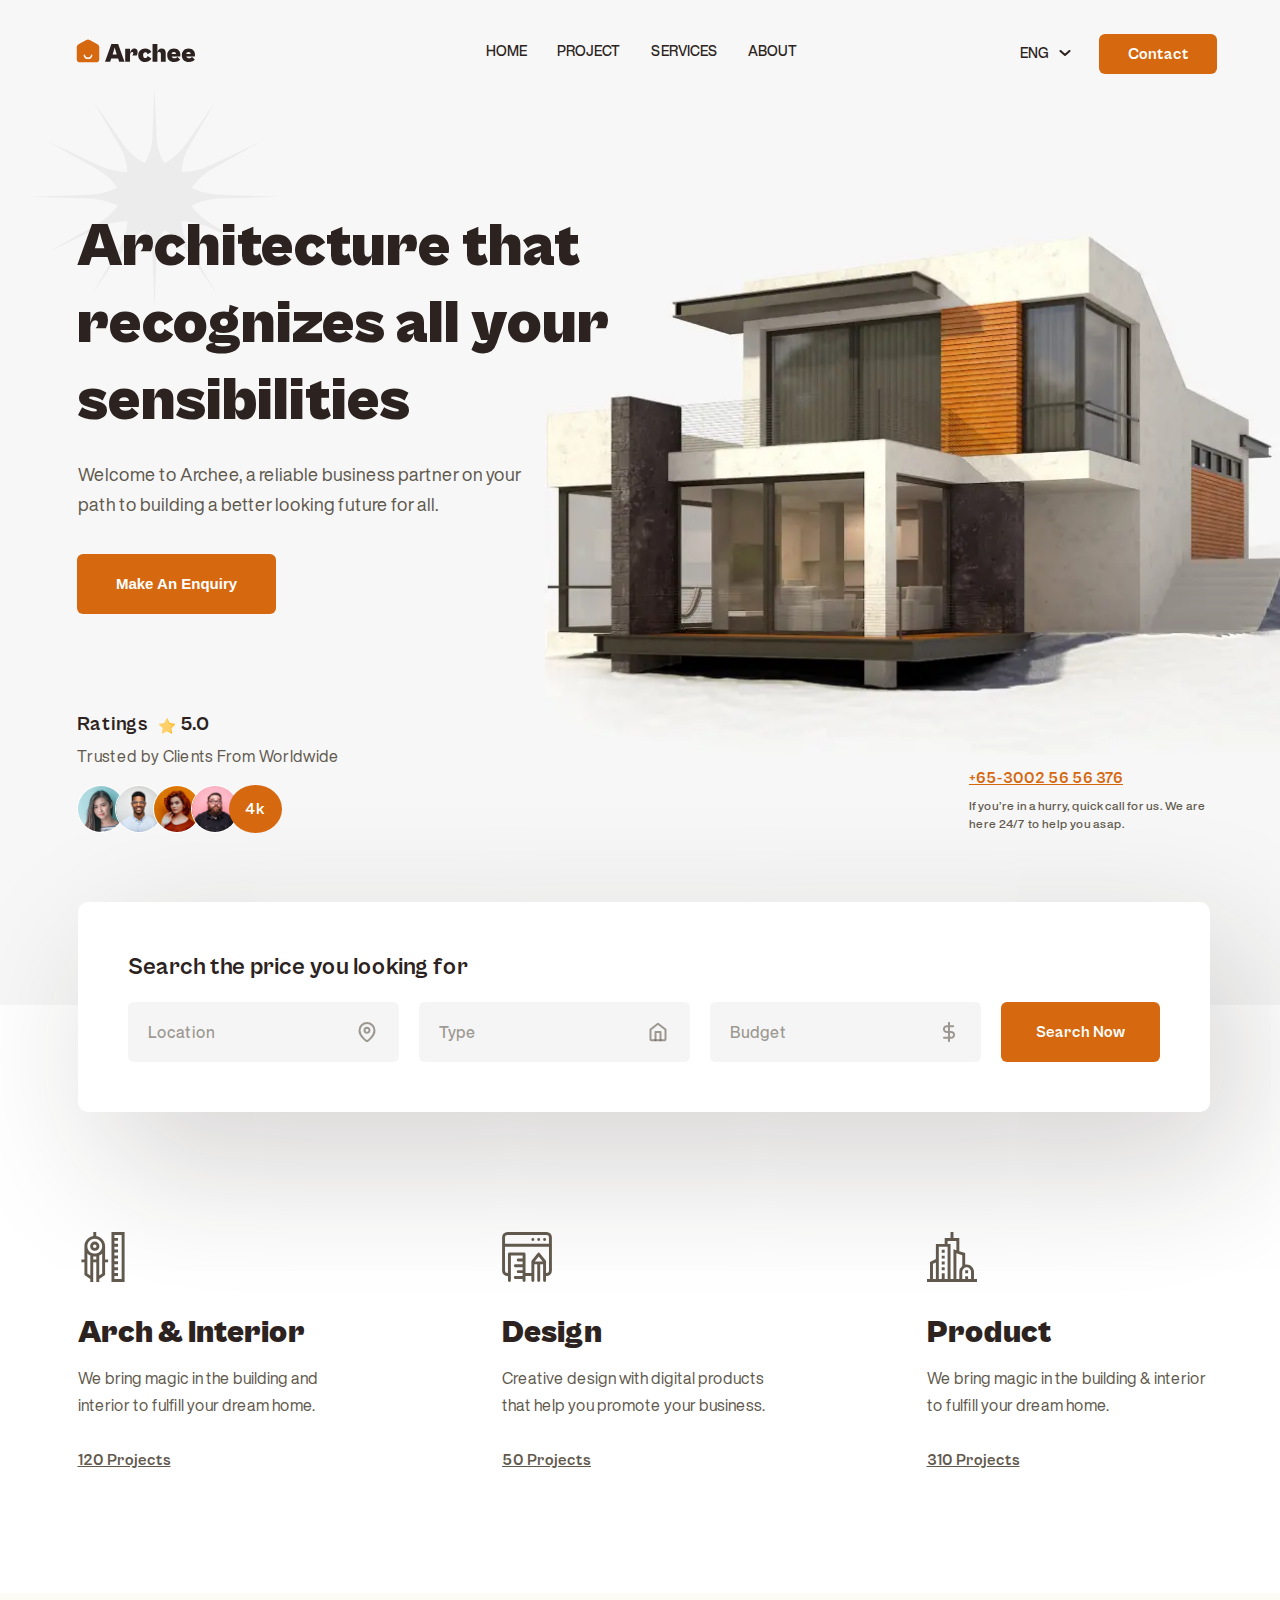
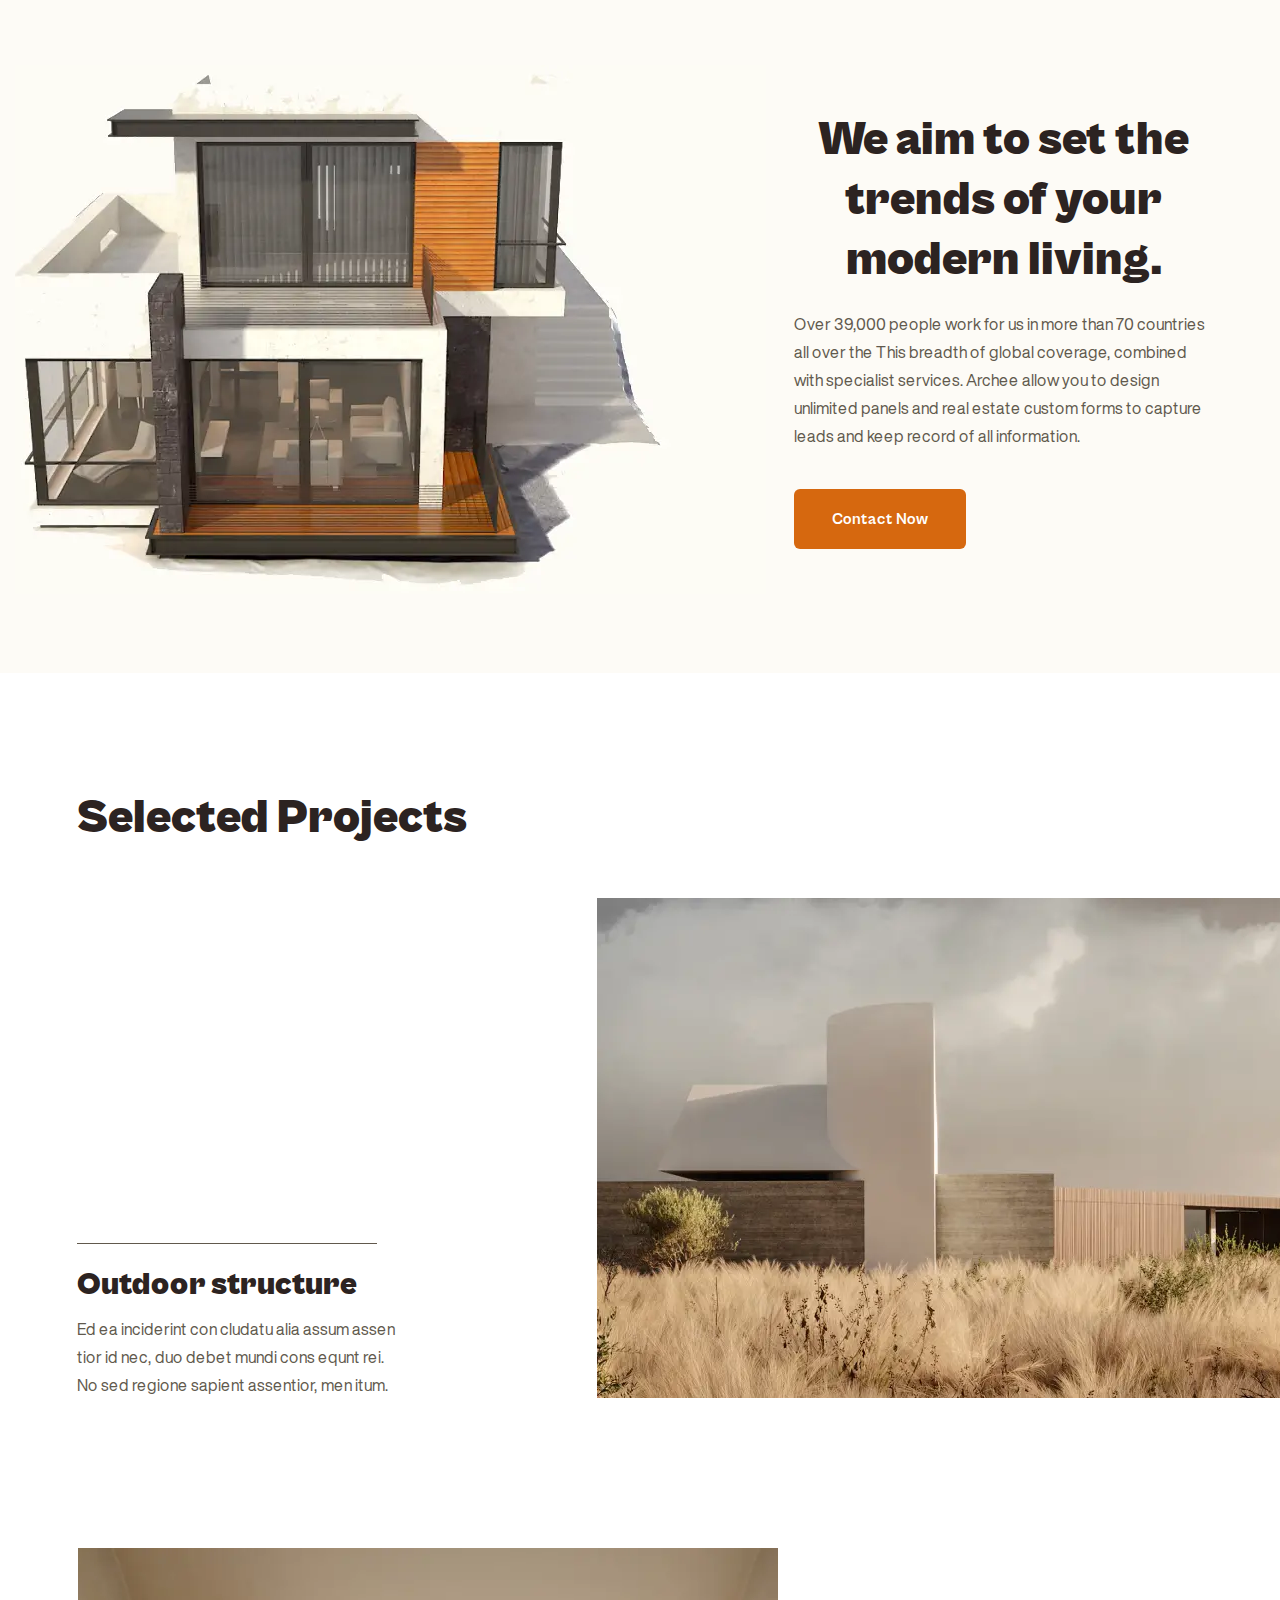
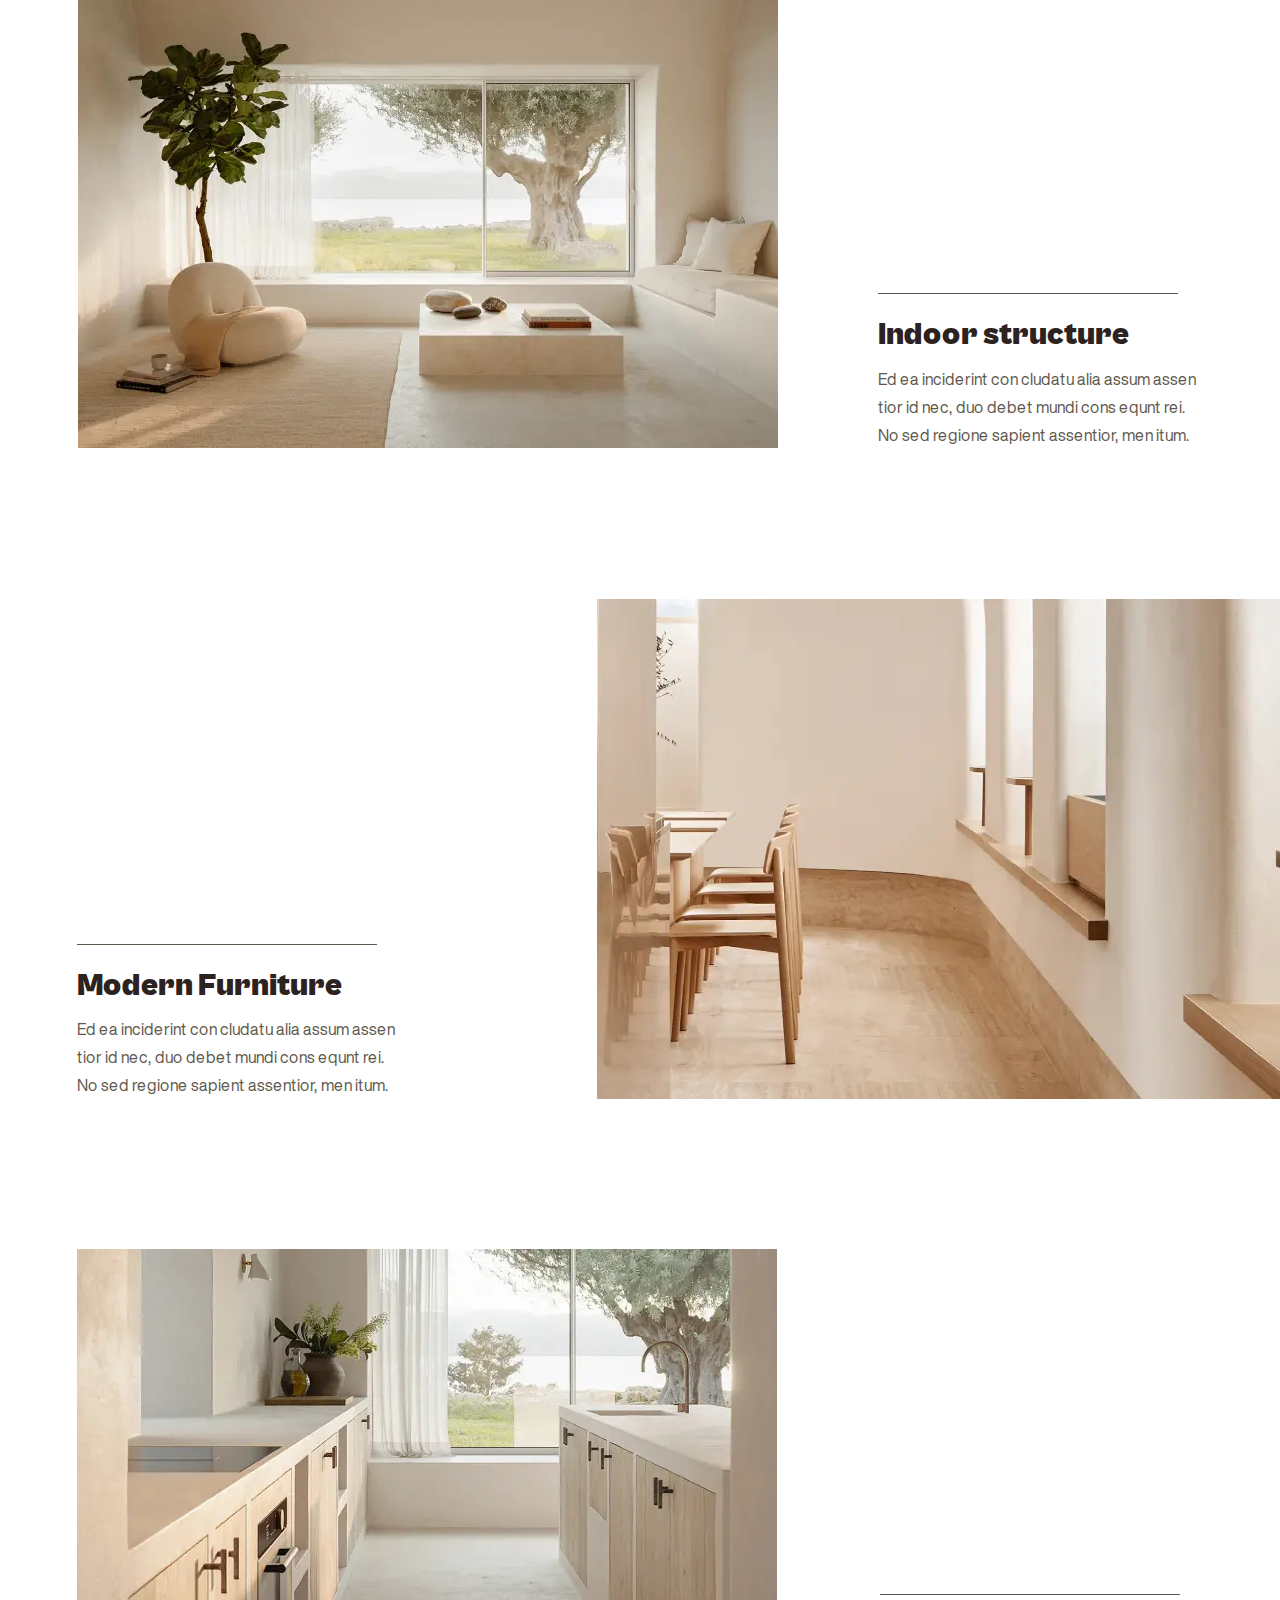
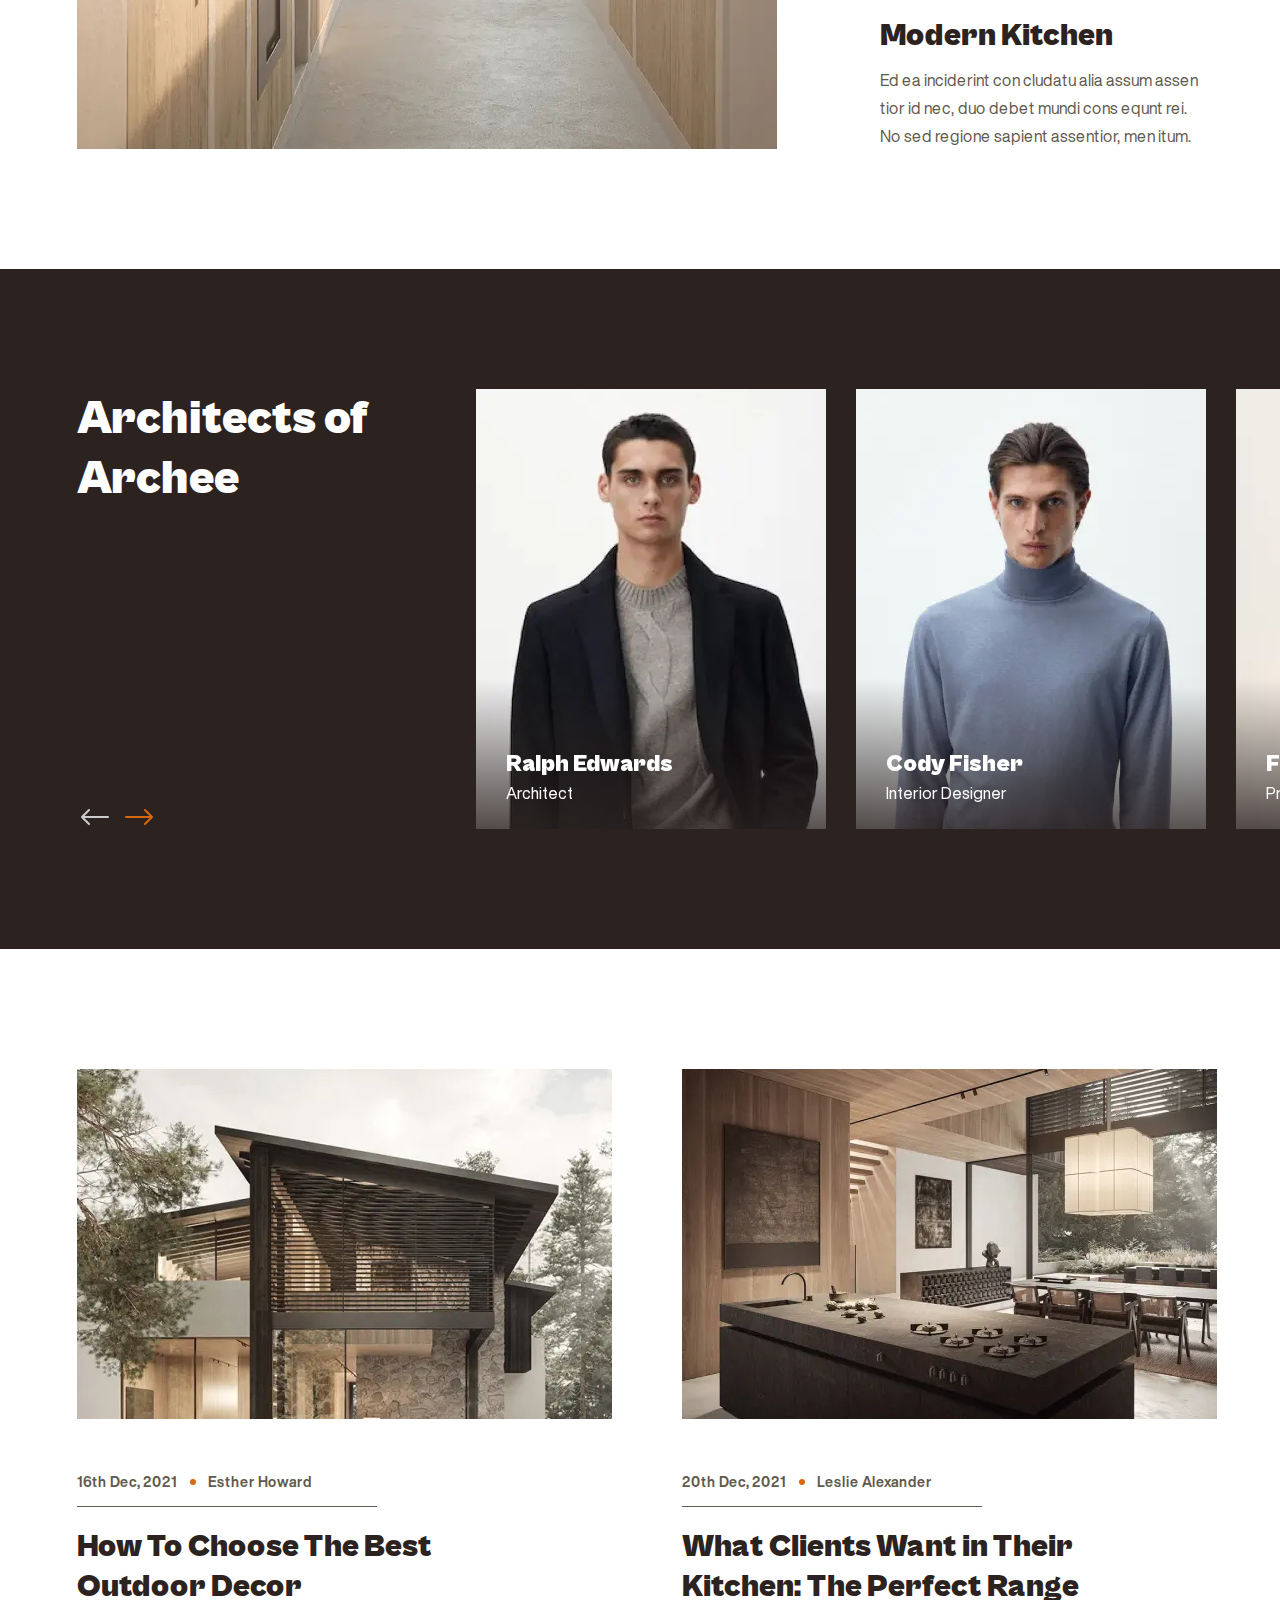
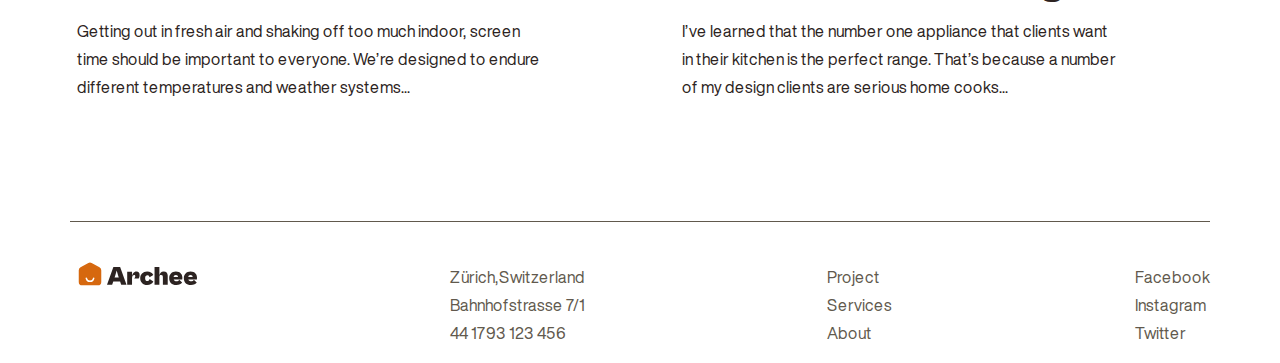
==== commit 68b744b0: "reponsive bloks" ====
--- a/public/index.html
+++ b/public/index.html
@@ -1,423 +1 @@
-<!DOCTYPE html>-<html lang="ru">--<head>-    <meta charset="UTF-8" />-    <meta http-equiv="X-UA-Compatible" content="IE=edge" />-    <meta name="viewport" content="width=device-width, initial-scale=1.0" />-    <title>Archee</title>-    <link rel="stylesheet" href="https://unpkg.com/swiper@8/swiper-bundle.min.css" />-    <link rel="stylesheet" href="css/main.min.css" />--    <link rel="icon" href="img/favicon/favicon.svg" />-    <link rel="apple-touch-icon" href="apple-touch-icon.png" />-    <link rel="manifest" href="manifest.json" />-</head>--<body>-    <div class="wrapper">-        <!-- header -->-        <header class="header">-            <div class="container header-container">-                <a href="#" class="header__logo-link">-                    <picture><source srcset="img/Logo.svg" type="image/webp"><img src="img/Logo.svg" alt="Archee" /></picture>-                </a>-                <nav class="nav-menu">-                    <ul class="nav-menu__list">-                        <li class="nav-menu__list-item">-                            <a href="#" class="nav-menu__link">home</a>-                        </li>-                        <li class="nav-menu__list-item">-                            <a href="#" class="nav-menu__link">project</a>-                        </li>-                        <li class="nav-menu__list-item">-                            <a href="#" class="nav-menu__link">services</a>-                        </li>-                        <li class="nav-menu__list-item">-                            <a href="#" class="nav-menu__link">about</a>-                        </li>-                    </ul>-                </nav>-                <div class="header-contact__block">-                    <ul class="header__leng leng">-                        <li class="leng__item">-                            <a href="#eng" class="leng__link">eng</a>-                        </li>-                        <li class="leng__item">-                            <a href="#rus" class="leng__link">rus</a>-                        </li>-                    </ul>-                    <div class="header__contact">-                        <button class="header__contact-link">Contact</button>-                    </div>-                </div>-            </div>-        </header>--        <!-- /header -->-        <main class="main">-            <!-- hero -->-            <section class="hero">-                <div class="container">-                    <!-- <div class="hero__wrapper-ministar"></div> -->-                    <div class="hero__wrapper">-                        <div class="hero__info">-                            <div class="hero__wrapper-info">-                                <h1 class="hero__wrapper-title">-                                    Architecture that recognizes all your sensibilities-                                </h1>-                                <p class="hero__text">-                                    Welcome to&nbsp;Archee, a&nbsp;reliable business partner-                                    on&nbsp;your path to&nbsp;building a&nbsp;better looking future for-                                    all.-                                </p>-                                <button class="hero__link">Make An Enquiry</button>-                            </div>-                            <div class="hero__wrapper-banner"></div>-                        </div>-                    </div>-                    <div class="hero__avatars">-                        <div class="avatars__wrapper">-                            <div class="hero__raiting">-                                <span class="hero__raiting-text">Ratings</span>-                                <span class="hero__raiting-star">-            <svg-              width="16"-              height="16"-              viewBox="0 0 16 16"-              fill="none"-              xmlns="http://www.w3.org/2000/svg"-            >-              <g clip-path="url(#clip0_2_88)">-                <path-                  d="M15.5861 5.83401L10.6434 5.11578L8.43306 0.637055C8.34453 0.457739 8.17229 0.36792 8.00006 0.36792L8.00071 13.2516L12.4208 15.5757C12.7753 15.7618 13.189 15.4611 13.1214 15.0667L12.2773 10.1437L15.8536 6.65751C16.1404 6.37807 15.982 5.89163 15.5861 5.83401Z"-                  fill="#FFB820"-                />-                <path-                  d="M11.2393 9.80665C11.2393 9.80665 12.0016 14.2503 12.0042 14.2651C12.0016 14.2648 8.06213 13.2671 8.00065 13.2516C8 13.2513 3.57923 15.5757 3.57923 15.5757C3.22478 15.7618 2.8111 15.4611 2.8787 15.0667L3.72281 10.1437L0.146464 6.65751C-0.140377 6.37807 0.0180135 5.89163 0.41399 5.83401L5.35662 5.11578L7.567 0.637055C7.65553 0.457739 7.82777 0.36792 8 0.36792L10.0021 5.99851L14.4789 6.64914L11.2393 9.80665Z"-                  fill="#FFD06A"-                />-              </g>-              <defs>-                <clipPath id="clip0_2_88">-                  <rect width="16" height="16" fill="white" />-                </clipPath>-              </defs>-            </svg>-          </span>-                                <div class="hero__raiting-number">5.0</div>-                            </div>-                            <span class="hero__avatars-subtitle">-          Trusted by&nbsp;Clients From Worldwide-        </span>-                            <div class="hero__avatar">-                                <div class="hero__avatars-bloks">-                                    <ul class="hero__avatars-list">-                                        <li class="hero__avatars-item">-                                            <picture><source srcset="img/mini-avatars/avatars-img_1.webp" type="image/webp"><img src="img/mini-avatars/avatars-img_1.png" alt="images avatars" /></picture>-                                        </li>-                                        <li class="hero__avatars-item">-                                            <picture><source srcset="img/mini-avatars/avatars-img_2.webp" type="image/webp"><img src="img/mini-avatars/avatars-img_2.png" alt="images avatars" /></picture>-                                        </li>-                                        <li class="hero__avatars-item">-                                            <picture><source srcset="img/mini-avatars/avatars-img_3.webp" type="image/webp"><img src="img/mini-avatars/avatars-img_3.png" alt="images avatars" /></picture>-                                        </li>-                                        <li class="hero__avatars-item">-                                            <picture><source srcset="img/mini-avatars/avatars-img_4.webp" type="image/webp"><img src="img/mini-avatars/avatars-img_4.png" alt="images avatars" /></picture>-                                        </li>-                                        <li class="hero__avatars-item">-                                            <div class="hero__avatars-last">4k</div>-                                        </li>-                                    </ul>-                                </div>-                            </div>-                        </div>-                        <div class="hero__phone">-                            <a href="tel:+6530025656376" class="hero__phone-link">+65-3002 56 56 376</a>-                            <p class="hero__phone-text">-                                If&nbsp;you&rsquo;re in&nbsp;a&nbsp;hurry, quick call for&nbsp;us.-                                We&nbsp;are here 24/7 to&nbsp;help you asap.-                            </p>-                        </div>-                    </div>-                </div>-            </section>--            <!-- /hero -->-            <!-- top-form -->-            <section class="search container main__search">-                <div class="search__block">-                    <h2 class="search__title">Search the price you looking for</h2>-                    <form action="#" class="search-form">-                        <input type="text" class="search-form__field search-form__field-location" placeholder="Location" />-                        <input type="text" class="search-form__field search-form__field-type" placeholder="Type" />-                        <input type="text" class="search-form__field search-form__field-budget" placeholder="Budget" />--                        <button class="btn btn_search">Search Now</button>-                    </form>-                </div>-            </section>--            <!-- /top-form -->-            <!-- products -->-            <section class="products">-                <div class="container">-                    <ul class="products__list">-                        <li class="products__list-item">-                            <picture><source srcset="img/products-icon_1.svg" type="image/webp"><img src="img/products-icon_1.svg" alt="" class="products-icons" /></picture>-                            <h3 class="products-title">Arch & Interior</h3>-                            <p class="products-text">-                                We&nbsp;bring magic in&nbsp;the building and interior to&nbsp;fulfill-                                your dream home.-                            </p>-                            <a href="#" class="products-link">120 Projects</a>-                        </li>-                        <li class="products__list-item">-                            <picture><source srcset="img/products-icon_2.svg" type="image/webp"><img src="img/products-icon_2.svg" alt="" class="products-icons" /></picture>-                            <h3 class="products-title">Design</h3>-                            <p class="products-text">-                                Creative design with digital products that help you promote your-                                business.-                            </p>-                            <a href="#" class="products-link">50 Projects</a>-                        </li>-                        <li class="products__list-item">-                            <picture><source srcset="img/products-icon_3.svg" type="image/webp"><img src="img/products-icon_3.svg" alt="" class="products-icons" /></picture>-                            <h3 class="products-title">Product</h3>-                            <p class="products-text">-                                We&nbsp;bring magic in&nbsp;the building &amp;&nbsp;interior-                                to&nbsp;fulfill your dream home.-                            </p>-                            <a href="#" class="products-link">310 Projects</a>-                        </li>-                    </ul>-                </div>-            </section>--            <!-- /products -->-            <!-- modern -->-            <section class="modern">-                <div class="container container-modern">-                    <div class="modern-list">-                        <div class="modern-list__left"></div>-                        <div class="modern-list__right">-                            <h3 class="modern-title">-                                We&nbsp;aim to&nbsp;set the trends of&nbsp;your modern living.-                            </h3>-                            <p class="modern-text">-                                Over&nbsp;39,000 people work for&nbsp;us in&nbsp;more than-                                70&nbsp;countries all over the This breadth of&nbsp;global coverage,-                                combined with specialist services. Archee allow you to&nbsp;design-                                unlimited panels and real estate custom forms to&nbsp;capture leads-                                and keep record of&nbsp;all information.-                            </p>-                            <button class="modern-btn">Contact Now</button>-                        </div>-                    </div>-                </div>-            </section>--            <!-- /modern -->-            <!-- selected -->-            <section class="selected">-                <h2 class="vhidden">Selected Projects</h2>-                <div class="container">-                    <h2 class="selected__title">Selected Projects</h2>-                    <ul class="selected-list">-                        <li class="selected__list">-                            <div class="selected__list-left">-                                <h3 class="list-title">Outdoor structure</h3>-                                <p class="list-text">-                                    Ed&nbsp;ea&nbsp;inciderint con cludatu alia assum assen tior-                                    id&nbsp;nec, duo debet mundi cons equnt rei. No&nbsp;sed regione-                                    sapient assentior, men itum.-                                </p>-                            </div>-                            <div class="selected__list-right list-left__img">-                                <picture><source srcset="img/selected_img-1.webp" type="image/webp"><img src="img/selected_img-1.png" alt="selected-images" /></picture>-                            </div>-                        </li>-                        <li class="selected__list list-revers">-                            <div class="selected__list-left selected__list-two">-                                <h3 class="list-title">Indoor structure</h3>-                                <p class="list-text">-                                    Ed&nbsp;ea&nbsp;inciderint con cludatu alia assum assen tior-                                    id&nbsp;nec, duo debet mundi cons equnt rei. No&nbsp;sed regione-                                    sapient assentior, men itum.-                                </p>-                            </div>-                            <div class="selected__list-right list-right__padding">-                                <picture><source srcset="img/selected_img-2.webp" type="image/webp"><img src="img/selected_img-2.png" alt="selected-images" /></picture>-                            </div>-                        </li>-                        <li class="selected__list">-                            <div class="selected__list-left">-                                <h3 class="list-title list-title__three">Modern Furniture</h3>-                                <p class="list-text list-text__three">-                                    Ed&nbsp;ea&nbsp;inciderint con cludatu alia assum assen tior-                                    id&nbsp;nec, duo debet mundi cons equnt rei. No&nbsp;sed regione-                                    sapient assentior, men itum.-                                </p>-                            </div>-                            <div class="selected__list-right list-left__img list-left__img-three">-                                <picture><source srcset="img/selected_img-3.webp" type="image/webp"><img src="img/selected_img-3.png" alt="selected-images" /></picture>-                            </div>-                        </li>-                        <li class="selected__list list-revers selected__list-four">-                            <div class="selected__list-left">-                                <h3 class="list-title list-title__four">Modern Kitchen</h3>-                                <p class="list-text list-text__four">-                                    Ed&nbsp;ea&nbsp;inciderint con cludatu alia assum assen tior-                                    id&nbsp;nec, duo debet mundi cons equnt rei. No&nbsp;sed regione-                                    sapient assentior, men itum.-                                </p>-                            </div>-                            <div class="selected__list-right list-right__padding list-right__padding-four">-                                <picture><source srcset="img/selected_img-4.webp" type="image/webp"><img src="img/selected_img-4.png" alt="selected-images" /></picture>-                            </div>-                        </li>-                    </ul>-                </div>-            </section>--            <!-- /selected -->-            <!-- slider -->-            <section class="arhitects">-                <div class="container arhitects__container">-                    <h2 class="arhitects__title">Architects of Archee</h2>-                    <!-- Slider main container -->-                    <div class="swiper arhitects__swiper arhitects-swiper">-                        <!-- Additional required wrapper -->-                        <ul class="swiper-wrapper arhitects-swiper__list">-                            <!-- Slides -->-                            <li class="swiper-slide arhitects-swiper__item arhitects-item">-                                <picture><source srcset="img/slide-1.webp" type="image/webp"><img src="img/slide-1.png" alt="slides images" class="arhitects-item__img" /></picture>-                                <div class="arhitects-item__info">-                                    <h3 class="arhitects-item__title title title_white title_arch">-                                        Ralph Edwards-                                    </h3>-                                    <p class="arhitects-item__post">Architect</p>-                                </div>-                            </li>-                            <li class="swiper-slide arhitects-swiper__item arhitects-item">-                                <picture><source srcset="img/slide-2.webp" type="image/webp"><img src="img/slide-2.png" alt="slides images" class="arhitects-item__img" /></picture>-                                <div class="arhitects-item__info">-                                    <h3 class="arhitects-item__title title title_white title_arch">-                                        Cody Fisher-                                    </h3>-                                    <p class="arhitects-item__post">Interior Designer</p>-                                </div>-                            </li>-                            <li class="swiper-slide arhitects-swiper__item arhitects-item">-                                <picture><source srcset="img/slide-3.webp" type="image/webp"><img src="img/slide-3.png" alt="slides images" class="arhitects-item__img" /></picture>-                                <div class="arhitects-item__info">-                                    <h3 class="arhitects-item__title title title_white title_arch">-                                        Floyd Miles-                                    </h3>-                                    <p class="arhitects-item__post">Project Manager</p>-                                </div>-                            </li>-                        </ul>-                    </div>-                    <div class="arhitects__nav arhitects-nav">-                        <button class="swiper-prev arhitects-nav__btn arhitects-nav__btn-prev">-                            вперед-                        </button>-                        <button class="swiper-next arhitects-nav__btn arhitects-nav__btn-next">-                            назад-                        </button>-                    </div>-                </div>-            </section>--            <!-- /slider -->-            <!-- best -->-            <section class="best">-                <div class="container best__container">-                    <ul class="best-list">-                        <li class="best-list__left">-                            <picture><source srcset="img/best-img_1.webp" type="image/webp"><img src="img/best-img_1.jpg" alt="images-decor" class="best-images" /></picture>-                            <div class="best-list__info-block">-                                <span class="best-list__info-block-descr">16th Dec, 2021</span>-                                <span class="best-list__info-block-icon"></span>-                                <span class="best-list__info-block-descr">Esther Howard</span>-                            </div>-                            <h3 class="best-list__title">-                                How To&nbsp;Choose The Best Outdoor Decor-                            </h3>-                            <p class="best-list__text">-                                Getting out in&nbsp;fresh air and shaking off too much indoor, screen-                                time should be&nbsp;important to&nbsp;everyone. We&rsquo;re designed-                                to&nbsp;endure different temperatures and weather systems...-                            </p>-                        </li>-                        <li class="best-list__right">-                            <picture><source srcset="img/best-img_2.webp" type="image/webp"><img src="img/best-img_2.jpg" alt="images-decor" class="best-images" /></picture>-                            <div class="best-list__info-block">-                                <span class="best-list__info-block-descr">20th Dec, 2021</span>-                                <span class="best-list__info-block-icon"></span>-                                <span class="best-list__info-block-descr">Leslie Alexander</span>-                            </div>-                            <h3 class="best-list__title">-                                What Clients Want in&nbsp;Their Kitchen: The Perfect Range-                            </h3>-                            <p class="best-list__text">-                                I&rsquo;ve learned that the number one appliance that clients want-                                in&nbsp;their kitchen is&nbsp;the perfect range. That&rsquo;s because-                                a&nbsp;number of&nbsp;my&nbsp;design clients are serious home cooks...-                            </p>-                        </li>-                    </ul>-                </div>-            </section>--            <!-- /best -->-        </main>-        <!-- footer -->-        <footer class="footer">-            <div class="container">-                <div class="footer-wrapper">-                    <a href="#" class="header__logo-link footer__logo-link">-                        <picture><source srcset="img/logo-footer.svg" type="image/webp"><img src="img/logo-footer.svg" alt="Archee" /></picture>-                    </a>-                    <ul class="footer-list__address">-                        <li class="footer-list__address-item">Zürich,Switzerland</li>-                        <li class="footer-list__address-item">Bahnhofstrasse 7/1</li>-                        <li class="footer-list__address-item">-                            <a href="tel:441793123456" class="footer-list__addres-item-link">44 1793 123 456</a>-                        </li>-                    </ul>-                    <ul class="footer-list__menu">-                        <li class="footer-list__menu-item">-                            <a href="#" class="footer-list__menu-item-link">Project</a>-                        </li>-                        <li class="footer-list__menu-item">-                            <a href="#" class="footer-list__menu-item-link">Services</a>-                        </li>-                        <li class="footer-list__menu-item">-                            <a href="#" class="footer-list__menu-item-link">About</a>-                        </li>-                    </ul>-                    <ul class="footer-list__social">-                        <li class="footer-list__social-item">-                            <a href="#" class="footer-list__social-item-link">Facebook</a>-                        </li>-                        <li class="footer-list__social-item">-                            <a href="#" class="footer-list__social-item-link">Instagram</a>-                        </li>-                        <li class="footer-list__social-item">-                            <a href="#" class="footer-list__social-item-link">Twitter</a>-                        </li>-                    </ul>-                </div>-            </div>-        </footer>--        <!-- /footer -->-    </div>-</body>--<script src="https://unpkg.com/swiper@8/swiper-bundle.min.js"></script>-<script src="/js/main.js"></script>--</html>+<!DOCTYPE html><html lang="ru"><head>    <meta charset="UTF-8" />    <meta http-equiv="X-UA-Compatible" content="IE=edge" />    <meta name="viewport" content="width=device-width, initial-scale=1.0" />    <title>Archee</title>    <link rel="stylesheet" href="https://unpkg.com/swiper@8/swiper-bundle.min.css" />    <link rel="stylesheet" href="css/main.min.css" />    <link rel="icon" href="img/favicon/favicon.svg" />    <link rel="apple-touch-icon" href="apple-touch-icon.png" />    <link rel="manifest" href="manifest.json" /></head><body>    <div class="wrapper">        <!-- header -->        <header class="header">            <div class="container header-container">                <a href="#" class="header__logo-link">                    <picture><source srcset="img/Logo.svg" type="image/webp"><img src="img/Logo.svg" alt="Archee" /></picture>                </a>                <div class="header__menu menu">                    <nav class="nav-menu">                        <ul class="nav-menu__list">                            <li class="nav-menu__list-item">                                <a href="#" class="nav-menu__link">home</a>                            </li>                            <li class="nav-menu__list-item">                                <a href="#" class="nav-menu__link">project</a>                            </li>                            <li class="nav-menu__list-item">                                <a href="#" class="nav-menu__link">services</a>                            </li>                            <li class="nav-menu__list-item">                                <a href="#" class="nav-menu__link">about</a>                            </li>                        </ul>                    </nav>                    <div class="header-contact__block">                        <ul class="header__leng leng">                            <li class="leng__item">                                <a href="#eng" class="leng__link">eng</a>                            </li>                            <li class="leng__item">                                <a href="#rus" class="leng__link">rus</a>                            </li>                        </ul>                        <div class="header__contact">                            <button class="header__contact-link">Contact</button>                        </div>                    </div>                    <button class="menu__close">X</button>                </div>                <button class="header__gamb gamb">Open Menu</button>            </div>        </header>        <!-- /header -->        <main class="main">            <!-- hero -->            <section class="hero">                <div class="container">                    <div class="hero__info">                        <div class="hero__wrapper-info">                            <h1 class="hero__wrapper-title">                                Architecture that recognizes all your sensibilities                            </h1>                            <p class="hero__text">                                Welcome to&nbsp;Archee, a&nbsp;reliable business partner on&nbsp;your                                path to&nbsp;building a&nbsp;better looking future for all.                            </p>                            <button class="hero__link">Make An Enquiry</button>                        </div>                    </div>                    <div class="hero__avatars">                        <div class="avatars__wrapper">                            <div class="hero__raiting">                                <span class="hero__raiting-text">Ratings</span>                                <span class="hero__raiting-star">            <svg              width="16"              height="16"              viewBox="0 0 16 16"              fill="none"              xmlns="http://www.w3.org/2000/svg"            >              <g clip-path="url(#clip0_2_88)">                <path                  d="M15.5861 5.83401L10.6434 5.11578L8.43306 0.637055C8.34453 0.457739 8.17229 0.36792 8.00006 0.36792L8.00071 13.2516L12.4208 15.5757C12.7753 15.7618 13.189 15.4611 13.1214 15.0667L12.2773 10.1437L15.8536 6.65751C16.1404 6.37807 15.982 5.89163 15.5861 5.83401Z"                  fill="#FFB820"                />                <path                  d="M11.2393 9.80665C11.2393 9.80665 12.0016 14.2503 12.0042 14.2651C12.0016 14.2648 8.06213 13.2671 8.00065 13.2516C8 13.2513 3.57923 15.5757 3.57923 15.5757C3.22478 15.7618 2.8111 15.4611 2.8787 15.0667L3.72281 10.1437L0.146464 6.65751C-0.140377 6.37807 0.0180135 5.89163 0.41399 5.83401L5.35662 5.11578L7.567 0.637055C7.65553 0.457739 7.82777 0.36792 8 0.36792L10.0021 5.99851L14.4789 6.64914L11.2393 9.80665Z"                  fill="#FFD06A"                />              </g>              <defs>                <clipPath id="clip0_2_88">                  <rect width="16" height="16" fill="white" />                </clipPath>              </defs>            </svg>          </span>                                <div class="hero__raiting-number">5.0</div>                            </div>                            <span class="hero__avatars-subtitle">          Trusted by&nbsp;Clients From Worldwide        </span>                            <div class="hero__avatar">                                <div class="hero__avatars-bloks">                                    <ul class="hero__avatars-list">                                        <li class="hero__avatars-item">                                            <picture><source srcset="img/mini-avatars/avatars-img_1.webp" type="image/webp"><img src="img/mini-avatars/avatars-img_1.png" alt="images avatars" /></picture>                                        </li>                                        <li class="hero__avatars-item">                                            <picture><source srcset="img/mini-avatars/avatars-img_2.webp" type="image/webp"><img src="img/mini-avatars/avatars-img_2.png" alt="images avatars" /></picture>                                        </li>                                        <li class="hero__avatars-item">                                            <picture><source srcset="img/mini-avatars/avatars-img_3.webp" type="image/webp"><img src="img/mini-avatars/avatars-img_3.png" alt="images avatars" /></picture>                                        </li>                                        <li class="hero__avatars-item">                                            <picture><source srcset="img/mini-avatars/avatars-img_4.webp" type="image/webp"><img src="img/mini-avatars/avatars-img_4.png" alt="images avatars" /></picture>                                        </li>                                        <li class="hero__avatars-item">                                            <div class="hero__avatars-last">4k</div>                                        </li>                                    </ul>                                </div>                            </div>                        </div>                        <div class="hero__phone">                            <a href="tel:+6530025656376" class="hero__phone-link">+65-3002 56 56 376</a>                            <p class="hero__phone-text">                                If&nbsp;you&rsquo;re in&nbsp;a&nbsp;hurry, quick call for&nbsp;us.                                We&nbsp;are here 24/7 to&nbsp;help you asap.                            </p>                        </div>                    </div>                </div>            </section>            <!-- /hero -->            <!-- top-form -->            <section class="search container main__search">                <div class="search__block">                    <h2 class="search__title">Search the price you looking for</h2>                    <form action="#" class="search-form">                        <input type="text" class="search-form__field search-form__field-location" placeholder="Location" />                        <input type="text" class="search-form__field search-form__field-type" placeholder="Type" />                        <input type="text" class="search-form__field search-form__field-budget" placeholder="Budget" />                        <button class="btn btn_search">Search Now</button>                    </form>                </div>            </section>            <!-- /top-form -->            <!-- products -->            <section class="products">                <div class="container">                    <ul class="products__list">                        <li class="products__list-item">                            <picture><source srcset="img/products-icon_1.svg" type="image/webp"><img src="img/products-icon_1.svg" alt="" class="products-icons" /></picture>                            <h3 class="products-title">Arch & Interior</h3>                            <p class="products-text">                                We&nbsp;bring magic in&nbsp;the building and interior to&nbsp;fulfill                                your dream home.                            </p>                            <a href="#" class="products-link">120 Projects</a>                        </li>                        <li class="products__list-item">                            <picture><source srcset="img/products-icon_2.svg" type="image/webp"><img src="img/products-icon_2.svg" alt="" class="products-icons" /></picture>                            <h3 class="products-title">Design</h3>                            <p class="products-text">                                Creative design with digital products that help you promote your                                business.                            </p>                            <a href="#" class="products-link">50 Projects</a>                        </li>                        <li class="products__list-item">                            <picture><source srcset="img/products-icon_3.svg" type="image/webp"><img src="img/products-icon_3.svg" alt="" class="products-icons" /></picture>                            <h3 class="products-title">Product</h3>                            <p class="products-text">                                We&nbsp;bring magic in&nbsp;the building &amp;&nbsp;interior                                to&nbsp;fulfill your dream home.                            </p>                            <a href="#" class="products-link">310 Projects</a>                        </li>                    </ul>                </div>            </section>            <!-- /products -->            <!-- modern -->            <section class="modern">                <div class="container container-modern">                    <div class="modern-list">                        <div class="modern-list__left"></div>                        <div class="modern-list__right">                            <h3 class="modern-title">                                We&nbsp;aim to&nbsp;set the trends of&nbsp;your modern living.                            </h3>                            <p class="modern-text">                                Over&nbsp;39,000 people work for&nbsp;us in&nbsp;more than                                70&nbsp;countries all over the This breadth of&nbsp;global coverage,                                combined with specialist services. Archee allow you to&nbsp;design                                unlimited panels and real estate custom forms to&nbsp;capture leads                                and keep record of&nbsp;all information.                            </p>                            <button class="modern-btn">Contact Now</button>                        </div>                    </div>                </div>            </section>            <!-- /modern -->            <!-- selected -->            <section class="selected">                <h2 class="vhidden">Selected Projects</h2>                <div class="container">                    <h2 class="selected__title">Selected Projects</h2>                    <ul class="selected-list">                        <li class="selected__list">                            <div class="selected__list-left">                                <h3 class="list-title">Outdoor structure</h3>                                <p class="list-text">                                    Ed&nbsp;ea&nbsp;inciderint con cludatu alia assum assen tior                                    id&nbsp;nec, duo debet mundi cons equnt rei. No&nbsp;sed regione                                    sapient assentior, men itum.                                </p>                            </div>                            <div class="selected__list-right list-left__img">                                <picture><source srcset="img/selected_img-1.webp" type="image/webp"><img src="img/selected_img-1.png" alt="selected-images" /></picture>                            </div>                        </li>                        <li class="selected__list list-revers">                            <div class="selected__list-left selected__list-two">                                <h3 class="list-title">Indoor structure</h3>                                <p class="list-text">                                    Ed&nbsp;ea&nbsp;inciderint con cludatu alia assum assen tior                                    id&nbsp;nec, duo debet mundi cons equnt rei. No&nbsp;sed regione                                    sapient assentior, men itum.                                </p>                            </div>                            <div class="selected__list-right list-right__padding">                                <picture><source srcset="img/selected_img-2.webp" type="image/webp"><img src="img/selected_img-2.png" alt="selected-images" /></picture>                            </div>                        </li>                        <li class="selected__list">                            <div class="selected__list-left">                                <h3 class="list-title list-title__three">Modern Furniture</h3>                                <p class="list-text list-text__three">                                    Ed&nbsp;ea&nbsp;inciderint con cludatu alia assum assen tior                                    id&nbsp;nec, duo debet mundi cons equnt rei. No&nbsp;sed regione                                    sapient assentior, men itum.                                </p>                            </div>                            <div class="selected__list-right list-left__img list-left__img-three">                                <picture><source srcset="img/selected_img-3.webp" type="image/webp"><img src="img/selected_img-3.png" alt="selected-images" /></picture>                            </div>                        </li>                        <li class="selected__list list-revers selected__list-four">                            <div class="selected__list-left">                                <h3 class="list-title list-title__four">Modern Kitchen</h3>                                <p class="list-text list-text__four">                                    Ed&nbsp;ea&nbsp;inciderint con cludatu alia assum assen tior                                    id&nbsp;nec, duo debet mundi cons equnt rei. No&nbsp;sed regione                                    sapient assentior, men itum.                                </p>                            </div>                            <div class="selected__list-right list-right__padding list-right__padding-four">                                <picture><source srcset="img/selected_img-4.webp" type="image/webp"><img src="img/selected_img-4.png" alt="selected-images" /></picture>                            </div>                        </li>                    </ul>                </div>            </section>            <!-- /selected -->            <!-- slider -->            <section class="arhitects">                <div class="container arhitects__container">                    <h2 class="arhitects__title">Architects of Archee</h2>                    <!-- Slider main container -->                    <div class="swiper arhitects__swiper arhitects-swiper">                        <!-- Additional required wrapper -->                        <ul class="swiper-wrapper arhitects-swiper__list">                            <!-- Slides -->                            <li class="swiper-slide arhitects-swiper__item arhitects-item">                                <picture><source srcset="img/slide-1.webp" type="image/webp"><img src="img/slide-1.png" alt="slides images" class="arhitects-item__img" /></picture>                                <div class="arhitects-item__info">                                    <h3 class="arhitects-item__title title title_white title_arch">                                        Ralph Edwards                                    </h3>                                    <p class="arhitects-item__post">Architect</p>                                </div>                            </li>                            <li class="swiper-slide arhitects-swiper__item arhitects-item">                                <picture><source srcset="img/slide-2.webp" type="image/webp"><img src="img/slide-2.png" alt="slides images" class="arhitects-item__img" /></picture>                                <div class="arhitects-item__info">                                    <h3 class="arhitects-item__title title title_white title_arch">                                        Cody Fisher                                    </h3>                                    <p class="arhitects-item__post">Interior Designer</p>                                </div>                            </li>                            <li class="swiper-slide arhitects-swiper__item arhitects-item">                                <picture><source srcset="img/slide-3.webp" type="image/webp"><img src="img/slide-3.png" alt="slides images" class="arhitects-item__img" /></picture>                                <div class="arhitects-item__info">                                    <h3 class="arhitects-item__title title title_white title_arch">                                        Floyd Miles                                    </h3>                                    <p class="arhitects-item__post">Project Manager</p>                                </div>                            </li>                        </ul>                    </div>                    <div class="arhitects__nav arhitects-nav">                        <button class="swiper-prev arhitects-nav__btn arhitects-nav__btn-prev">                            вперед                        </button>                        <button class="swiper-next arhitects-nav__btn arhitects-nav__btn-next">                            назад                        </button>                    </div>                </div>            </section>            <!-- /slider -->            <!-- best -->            <section class="best">                <div class="container best__container">                    <ul class="best-list">                        <li class="best-list__left">                            <picture><source srcset="img/best-img_1.webp" type="image/webp"><img src="img/best-img_1.jpg" alt="images-decor" class="best-images" /></picture>                            <div class="best-list__info-block">                                <span class="best-list__info-block-descr">16th Dec, 2021</span>                                <span class="best-list__info-block-icon"></span>                                <span class="best-list__info-block-descr">Esther Howard</span>                            </div>                            <h3 class="best-list__title">                                How To&nbsp;Choose The Best Outdoor Decor                            </h3>                            <p class="best-list__text">                                Getting out in&nbsp;fresh air and shaking off too much indoor, screen                                time should be&nbsp;important to&nbsp;everyone. We&rsquo;re designed                                to&nbsp;endure different temperatures and weather systems...                            </p>                        </li>                        <li class="best-list__right">                            <picture><source srcset="img/best-img_2.webp" type="image/webp"><img src="img/best-img_2.jpg" alt="images-decor" class="best-images" /></picture>                            <div class="best-list__info-block">                                <span class="best-list__info-block-descr">20th Dec, 2021</span>                                <span class="best-list__info-block-icon"></span>                                <span class="best-list__info-block-descr">Leslie Alexander</span>                            </div>                            <h3 class="best-list__title">                                What Clients Want in&nbsp;Their Kitchen: The Perfect Range                            </h3>                            <p class="best-list__text">                                I&rsquo;ve learned that the number one appliance that clients want                                in&nbsp;their kitchen is&nbsp;the perfect range. That&rsquo;s because                                a&nbsp;number of&nbsp;my&nbsp;design clients are serious home cooks...                            </p>                        </li>                    </ul>                </div>            </section>            <!-- /best -->        </main>        <!-- footer -->        <footer class="footer">            <div class="container">                <div class="footer-wrapper">                    <a href="#" class="header__logo-link footer__logo-link">                        <picture><source srcset="img/logo-footer.svg" type="image/webp"><img src="img/logo-footer.svg" alt="Archee" /></picture>                    </a>                    <ul class="footer-list__address">                        <li class="footer-list__address-item">Zürich,Switzerland</li>                        <li class="footer-list__address-item">Bahnhofstrasse 7/1</li>                        <li class="footer-list__address-item">                            <a href="tel:441793123456" class="footer-list__addres-item-link">44 1793 123 456</a>                        </li>                    </ul>                    <ul class="footer-list__menu">                        <li class="footer-list__menu-item">                            <a href="#" class="footer-list__menu-item-link">Project</a>                        </li>                        <li class="footer-list__menu-item">                            <a href="#" class="footer-list__menu-item-link">Services</a>                        </li>                        <li class="footer-list__menu-item">                            <a href="#" class="footer-list__menu-item-link">About</a>                        </li>                    </ul>                    <ul class="footer-list__social">                        <li class="footer-list__social-item">                            <a href="#" class="footer-list__social-item-link">Facebook</a>                        </li>                        <li class="footer-list__social-item">                            <a href="#" class="footer-list__social-item-link">Instagram</a>                        </li>                        <li class="footer-list__social-item">                            <a href="#" class="footer-list__social-item-link">Twitter</a>                        </li>                    </ul>                </div>            </div>        </footer>        <!-- /footer -->    </div></body><script src="https://unpkg.com/swiper@8/swiper-bundle.min.js"></script><script src="/js/main.js"></script></html>--- a/public/css/main.min.css
+++ b/public/css/main.min.css
@@ -1 +1 @@
-@font-face{font-family:"Cabinet Grotesk";font-weight:700;font-style:normal;src:url(../font/CabinetGrotesk/CabinetGrotesk-Bold.eot);src:local("Cabinet Grotesk"),url(../font/CabinetGrotesk/CabinetGrotesk-Bold.eot?#iefix) format("embedded-opentype"),url(../font/CabinetGrotesk/CabinetGrotesk-Bold.woff2) format("woff2"),url(../font/CabinetGrotesk/CabinetGrotesk-Bold.woff) format("woff"),url(../font/CabinetGrotesk/CabinetGrotesk-Bold.ttf) format("truetype")}@font-face{font-family:"Cabinet Grotesk";font-weight:900;font-style:normal;src:url(../font/CabinetGrotesk/CabinetGrotesk-Black.eot);src:local("Cabinet Grotesk"),url(../font/CabinetGrotesk/CabinetGrotesk-Black.eot?#iefix) format("embedded-opentype"),url(../font/CabinetGrotesk/CabinetGrotesk-Black.woff2) format("woff2"),url(../font/CabinetGrotesk/CabinetGrotesk-Black.woff) format("woff"),url(../font/CabinetGrotesk/CabinetGrotesk-Black.ttf) format("truetype")}@font-face{font-family:"Helvetica Now Display";font-weight:400;font-style:normal;src:url(../font/HelveticaNowDisplay/HelveticaNowDisplay-Regular.eot);src:local("Helvetica Now Display"),url(../font/HelveticaNowDisplay/HelveticaNowDisplay-Regular.eot?#iefix) format("embedded-opentype"),url(../font/HelveticaNowDisplay/HelveticaNowDisplay-Regular.woff2) format("woff2"),url(../font/HelveticaNowDisplay/HelveticaNowDisplay-Regular.woff) format("woff"),url(../font/HelveticaNowDisplay/HelveticaNowDisplay-Regular.ttf) format("truetype")}@font-face{font-family:"Helvetica Now Display";font-weight:500;font-style:normal;src:url(../font/HelveticaNowDisplay/HelveticaNowDisplay-Medium.eot);src:local("Helvetica Now Display"),url(../font/HelveticaNowDisplay/HelveticaNowDisplay-Medium.eot?#iefix) format("embedded-opentype"),url(../font/HelveticaNowDisplay/HelveticaNowDisplay-Medium.woff2) format("woff2"),url(../font/HelveticaNowDisplay/HelveticaNowDisplay-Medium.woff) format("woff"),url(../font/HelveticaNowDisplay/HelveticaNowDisplay-Medium.ttf) format("truetype")}@font-face{font-family:"Helvetica Now Display";font-weight:700;font-style:normal;src:url(../font/HelveticaNowDisplay/HelveticaNowDisplay-Bold.eot);src:local("Helvetica Now Display"),url(../font/HelveticaNowDisplay/HelveticaNowDisplay-Bold.eot?#iefix) format("embedded-opentype"),url(../font/HelveticaNowDisplay/HelveticaNowDisplay-Bold.woff2) format("woff2"),url(../font/HelveticaNowDisplay/HelveticaNowDisplay-Bold.woff) format("woff"),url(../font/HelveticaNowDisplay/HelveticaNowDisplay-Bold.ttf) format("truetype")}*,::after,::before{-webkit-box-sizing:border-box;box-sizing:border-box}body,html{padding:0;margin:0;min-height:100vh;overflow-x:hidden;background-color:#f7f7f7;font-family:"Helvetica Now Display";font-weight:400;font-style:normal;font-size:16px;line-height:1.75}.vhidden{position:absolute;width:1px;height:1px;margin:-1px;border:0;padding:0;clip:rect(0 0 0 0);overflow:hidden}img{max-width:100%}.wrapper{max-width:1440px;min-width:280px;min-height:100%;margin:0 auto;overflow-x:hidden;background-color:#fff;color:#61594d}.container{max-width:1170px;padding-left:15px;padding-right:15px;margin:0 auto}.footer{margin-top:120px}.footer-wrapper{padding-top:25px;display:-webkit-box;display:-ms-flexbox;display:flex;-webkit-box-pack:justify;-ms-flex-pack:justify;justify-content:space-between;border-top:1px solid #61594d;background-repeat:no-repeat}.footer__logo-link{margin:0;padding:13px 0 0 2px}.footer-list__address{max-width:170px;padding:0 0 0 10px}.footer-list__address-item{list-style:none;padding:0;margin:0;font-family:"Helvetica Now Display";font-weight:400;font-style:normal;font-size:16px;line-height:1.75;color:#61594d}.footer-list__address-item:last-child{padding-bottom:0}.footer-list__addres-item-link{text-decoration:none;border:0;font-family:"Helvetica Now Display";font-weight:400;font-style:normal;font-size:16px;line-height:1.75;color:#61594d}.footer-list__menu{max-width:170px;padding:0}.footer-list__menu-item{list-style:none;padding:0;margin:0}.footer-list__menu-item-link{text-decoration:none;border:0;font-family:"Helvetica Now Display";font-weight:400;font-style:normal;font-size:16px;line-height:1.75;color:#61594d}.footer-list__social{max-width:170px;padding:0}.footer-list__social-item{list-style:none;padding:0;margin:0}.footer-list__social-item-link{text-decoration:none;border:0;font-family:"Helvetica Now Display";font-weight:400;font-style:normal;font-size:16px;line-height:1.75;color:#61594d}.header{padding-top:33px;padding-bottom:16.22px;background-color:#f7f7f7}.header-container{display:-webkit-box;display:-ms-flexbox;display:flex;-webkit-box-align:center;-ms-flex-align:center;align-items:center;-webkit-box-pack:justify;-ms-flex-pack:justify;justify-content:space-between}.header__logo-link{display:inline-block;margin-top:2px;margin-left:6px}.nav-menu{padding-bottom:7px;margin-right:-77px}.nav-menu__list{display:-webkit-box;display:-ms-flexbox;display:flex;-webkit-box-align:center;-ms-flex-align:center;align-items:center;list-style:none;padding:0;margin:0}.nav-menu__list-item{padding-right:30px}.nav-menu__list-item:last-child{padding-right:0}.nav-menu__list .nav-menu__link{text-decoration:none;border:0;font-family:inherit;font-weight:500;font-size:14px;line-height:1.4285714286;text-transform:uppercase;color:#2c2321;-webkit-transition:.3s ease-in-out;-o-transition:.3s ease-in-out;transition:.3s ease-in-out}.nav-menu__list .nav-menu__link:hover{text-decoration:underline}.header-contact__block{display:-webkit-box;display:-ms-flexbox;display:flex;-webkit-box-align:center;-ms-flex-align:center;align-items:center}.header__button-btn,.header__contact-link{text-decoration:none;display:inline-block;border:0;cursor:pointer}.header__button-btn{background-color:transparent;font-size:14px;font-weight:500;text-transform:uppercase;color:#2c2321;padding:0 0 12px;margin-left:-80px}.header__contact-link{padding:0;font-family:"Cabinet Grotesk";font-style:normal;color:#fff;background-color:#d6680f;border-radius:6px;font-weight:700;font-size:16px;line-height:1.25;width:118px;height:40px;-webkit-transition:.3s ease-in-out;-o-transition:.3s ease-in-out;transition:.3s ease-in-out;margin-right:-7px}.header__contact-link:hover{background-color:#f7f7f7;color:#d6680f;border:2px solid #d6680f}.leng{list-style:none;padding:0;margin:0}.leng__link{text-decoration:none;border:0;font-family:"Helvetica Now Display";font-weight:500;font-style:normal;font-size:14px;line-height:1.5;color:#2c2321;text-transform:uppercase}.leng__item{display:none}.leng__item:first-child{display:-webkit-box;display:-ms-flexbox;display:flex;-webkit-box-align:center;-ms-flex-align:center;align-items:center}.leng__item:first-child::after{display:table;content:"";width:12px;height:7px;background:url(../img/mini-arrow.svg) no-repeat;margin-left:10px}.leng:hover .leng__item{display:-webkit-box;display:-ms-flexbox;display:flex}.leng:hover .leng__item::after{-webkit-transform:rotate(180deg);-ms-transform:rotate(180deg);transform:rotate(180deg)}.header__leng{margin-top:-5px;display:block;margin-right:28px}.hero{background-color:#f7f7f7;padding-bottom:172px}.hero__info,.hero__wrapper{position:relative}.hero__wrapper::before{content:url(../img/star-combo-4.svg);position:absolute;left:-118px}.hero__info{display:-webkit-box;display:-ms-flexbox;display:flex}.hero__wrapper-title{margin:0;max-width:748px;min-height:355px;font-family:"Cabinet Grotesk",sans-serif;font-weight:900;font-size:62px;line-height:1.2419354839;color:#2c2321;padding-top:121px;padding-left:7px}.hero__text{max-width:452px;font-weight:400;margin:0;font-size:18px;line-height:1.6666666667;color:#61594d;padding:15px 0 35px 8px}.hero__link{width:199px;height:60px;text-decoration:none;display:inline-block;border:0;padding:0;cursor:pointer;font-weight:700;line-height:.8;font-size:15px;color:#fff;background-color:#d6680f;border-radius:6px;margin-left:7px;-webkit-transition:.3s ease-in-out;-o-transition:.3s ease-in-out;transition:.3s ease-in-out}.hero__link:hover,.modern-btn:hover{background-color:#f7f7f7;color:#d6680f;border:2px solid #d6680f}.hero__wrapper-banner{margin:0;max-width:838px;min-height:600px}.hero__wrapper-banner::after{content:url(../img/3D-modern-house.png);position:absolute;top:121px;left:560px}.hero__raiting{display:-webkit-box;display:-ms-flexbox;display:flex}.hero__raiting-text{font-family:"Cabinet Grotesk",sans-serif;font-weight:700;font-size:20px;line-height:1.1;letter-spacing:.02em;color:#2c2321;padding-right:10px;padding-bottom:5px}.hero__raiting-star{padding-right:5px}.hero__raiting-number{font-family:"Cabinet Grotesk",sans-serif;font-weight:700;font-size:20px;line-height:1.1;color:#2c2321}.hero__avatars{display:-webkit-box;display:-ms-flexbox;display:flex;-webkit-box-align:center;-ms-flex-align:center;align-items:center;-webkit-box-pack:justify;-ms-flex-pack:justify;justify-content:space-between;padding-top:25px;padding-left:7px}.hero__avatars-subtitle{display:inline-block;line-height:8px;letter-spacing:.02em;color:#61594d}.hero__avatars-bloks,.hero__avatars-list{display:-webkit-box;display:-ms-flexbox;display:flex}.hero__avatars-bloks{padding-top:15px}.hero__avatars-list{list-style:none;padding:0;margin:0}.hero__avatars-item img{display:block;width:48px;height:48px;border:1.5px solid #fff;border-radius:50%}.hero__avatars-item{margin-right:-10px}.hero__avatars-last{background-color:#d6680f;padding:16px;border-radius:50%;font-family:"Cabinet Grotesk",sans-serif;font-weight:700;font-size:16px;line-height:16px;letter-spacing:.02em;color:#fff;text-align:center}.hero__phone{margin-right:-8px}.hero__phone-link{text-decoration:none;border:0;display:inline-block;font-family:"Cabinet Grotesk",sans-serif;font-weight:700;font-size:16px;line-height:20px;-webkit-text-decoration-line:underline;text-decoration-line:underline;color:#d6680f;padding-top:55px}.hero__phone-text{display:block;max-width:249px;font-weight:500;font-size:12px;line-height:1.5;color:#61594d;margin:6px 0 0}.main__search{margin-top:-103px}.modern{min-height:680px;background-color:#fdfbf6}.container-modern{max-width:1289px}.modern-list{display:-webkit-box;display:-ms-flexbox;display:flex;-webkit-box-align:center;-ms-flex-align:center;align-items:center;padding-top:72px}.modern-list__left{width:833px;height:531px;background-image:url(../img/modern-house.png);background-repeat:no-repeat;background-size:cover;background-position-x:-82px;background-position-y:-2px}.modern-list__right{max-width:419px;min-height:440px;margin-right:52px}.modern-title{padding:0;font-family:"Cabinet Grotesk",sans-serif;font-weight:900;font-size:48px;line-height:60px;color:#2c2321;margin:0}.modern-text{margin:0;line-height:28px;color:#61594d;padding:20px 0 39px}.modern-btn{text-decoration:none;display:inline-block;border:0;padding:0;cursor:pointer;width:172px;height:60px;background-color:#d6680f;border-radius:6px;color:#fff;font-family:"Cabinet Grotesk",sans-serif;font-weight:700;font-size:16px;line-height:1.25;-webkit-transition:.3s ease-in-out;-o-transition:.3s ease-in-out;transition:.3s ease-in-out}.modern-btn:hover{background-color:#fff}.products{margin-top:120px;margin-bottom:120px;padding-left:15px}.products__list{list-style:none;padding:0;margin:0;display:-webkit-box;display:-ms-flexbox;display:flex;-webkit-box-align:center;-ms-flex-align:center;align-items:center;-webkit-box-pack:justify;-ms-flex-pack:justify;justify-content:space-between}.products__list-item{max-width:291px}.products-title{font-family:"Cabinet Grotesk",sans-serif;font-weight:900;font-size:32px;line-height:.7;color:#2c2321;margin-bottom:0;padding-bottom:4px}.products-link,.products-text{font-size:16px;line-height:1.7;color:#61594d}.products-link{display:inline-block;font-family:"Cabinet Grotesk",sans-serif;line-height:1.25;-webkit-transition:.3s ease-in-out;-o-transition:.3s ease-in-out;transition:.3s ease-in-out;margin-top:15px}.products-link:hover{color:#d6680f}.selected{padding-top:115px}.selected__title{padding:0;font-family:"Cabinet Grotesk";font-weight:900;font-style:normal;font-size:48px;line-height:1.25;color:#2c2321;margin:0 0 50px 7px}.selected-list{list-style:none;padding:0;margin:0}.selected__list{display:-webkit-box;display:-ms-flexbox;display:flex;padding-bottom:138px}.selected__list-left{max-width:330px;margin-top:auto}.selected__list-two{margin-right:9px}.selected__list-four{padding-bottom:112px}.list-title{display:block;margin:0;font-family:"Cabinet Grotesk";font-style:normal;font-weight:900;font-size:32px;line-height:1.25;color:#2c2321;padding:0 0 10px 7px}.list-title::before{display:block;content:url(../img/line-icon.svg);margin-bottom:10px}.list-title__three{padding-left:7px;padding-bottom:9px}.list-title__four{padding-left:0;padding-bottom:10px}.list-text{margin:0;font-size:16px;line-height:1.75;color:#61594d;padding:0 0 7px 7px}.list-text__three{padding-bottom:8px}.list-text__four{padding-left:0}.list-left__img img{margin-left:197px}.list-left__img-three{margin-top:5px}.list-revers{-webkit-box-orient:horizontal;-webkit-box-direction:reverse;-ms-flex-direction:row-reverse;flex-direction:row-reverse}.list-right__padding{margin-right:93px;padding-top:4px}.list-right__padding-four{margin-right:103px}.arhitects,.slider{background-color:#2c2321}.slider{min-height:680px}.arhitects{padding-top:120px;padding-bottom:112px}.arhitects__container{display:-webkit-box;display:-ms-flexbox;display:flex;-webkit-box-align:start;-ms-flex-align:start;align-items:flex-start;position:relative}.arhitects__title{margin:0;font-family:"Cabinet Grotesk";font-style:normal;font-size:48px;line-height:1.25;font-weight:900;color:#fff;max-width:396px;padding:0 0 0 7px}.arhitects__swiper,.arhitects__title{-ms-flex-negative:0;flex-shrink:0}.arhitects__nav{position:absolute;bottom:0;left:22px}.arhitects-swiper__list{list-style:none;padding:0;display:-webkit-box;display:-ms-flexbox;display:flex;margin:0 0 0 10px}.arhitects-swiper__item{-ms-flex-preferred-size:350px;flex-basis:350px;margin-right:30px}.arhitects-item{position:relative}.arhitects-item__info{position:absolute;top:0;bottom:0;left:0;right:0;padding:30px;background:-o-linear-gradient(88.54deg,rgba(44,35,33,.9) -2.39%,rgba(44,35,33,0) 34.73%,rgba(44,35,33,0) 49.63%);background:linear-gradient(1.46deg,rgba(44,35,33,.9) -2.39%,rgba(44,35,33,0) 34.73%,rgba(44,35,33,0) 49.63%);display:-webkit-box;display:-ms-flexbox;display:flex;-webkit-box-orient:vertical;-webkit-box-direction:normal;-ms-flex-direction:column;flex-direction:column;-webkit-box-pack:end;-ms-flex-pack:end;justify-content:flex-end}.arhitects-item__title{font-family:"Cabinet Grotesk";font-style:normal;font-size:24px;line-height:1.25;font-weight:900}.arhitects-item__post,.arhitects-item__title{padding:0;margin:0;color:#fff}.arhitects-nav__btn{text-decoration:none;display:inline-block;background-color:transparent;border:0;padding:0;cursor:pointer;font-size:0;margin-right:7px}.arhitects-nav__btn::before{display:table;width:35px;height:24px}.arhitects-nav__btn-prev::before{content:url(../img/arrow-right.svg)}.arhitects-nav__btn-next::before{content:url(../img/arrow-next.svg)}.arhitects-nav__btn:hover{opacity:.8}.search__block{background-color:#fff;-webkit-box-shadow:30px 50px 150px rgba(39,31,26,.2);box-shadow:30px 50px 150px rgba(39,31,26,.2);border-radius:10px;padding:50px;margin-left:8px}.search__title{padding:0;font-family:"Cabinet Grotesk";font-weight:700;font-style:normal;font-size:24px;line-height:1.25;color:#2c2321;margin:0 0 20px}.search-form{display:-webkit-box;display:-ms-flexbox;display:flex}.search-form__field{border:0;font-family:"Helvetica Now Display";font-weight:500;font-style:normal;font-size:16px;line-height:1.5;background-color:#f5f5f5;border-radius:6px;background-repeat:no-repeat;background-position:center right 22px;padding:18px 50px 18px 20px;margin-right:20px;-webkit-box-flex:1;-ms-flex-positive:1;flex-grow:1}.search-form__field-location{background-image:url(../img/location-icon.svg)}.search-form__field-type{background-image:url(../img/home-icon.svg)}.search-form__field-budget{background-image:url(../img/dollar-icon.svg)}.search-form__field::-webkit-input-placeholder{color:rgba(97,89,77,.6)}.search-form__field::-moz-placeholder{color:rgba(97,89,77,.6)}.search-form__field:-ms-input-placeholder{color:rgba(97,89,77,.6)}.search-form__field::-ms-input-placeholder{color:rgba(97,89,77,.6)}.search-form__field::placeholder{color:rgba(97,89,77,.6)}.search-form__field:focus{outline:1px solid #ddd}.btn_search{text-decoration:none;display:inline-block;border:0;padding:0;cursor:pointer;font-family:"Cabinet Grotesk";font-weight:700;font-style:normal;font-size:16px;line-height:1.25;background-color:#d6680f;border-radius:6px;width:166px;height:60px;color:#fff;-webkit-transition:.3s ease-in-out;-o-transition:.3s ease-in-out;transition:.3s ease-in-out}.btn_search:hover{background-color:#fff;border:1px solid #d6680f;color:#d6680f}.best{padding-top:120px}.best__container{padding:0}.best-list{list-style:none;padding:0;display:-webkit-box;display:-ms-flexbox;display:flex;margin:0 0 0 22px}.best-list__left{display:block;margin-right:70px}.best-list__text,.best-list__title{margin:0;max-width:479px;font-family:"Cabinet Grotesk";font-weight:900;font-style:normal;font-size:32px;line-height:1.25;color:#2c2321;padding:20px 0 0}.best-list__text{max-width:466px;font-family:"Helvetica Now Display";font-weight:400;font-size:16px;line-height:1.75;padding:10px 0 0}.best-list__info-block{display:-webkit-box;display:-ms-flexbox;display:flex;max-width:300px;padding-top:41px;padding-bottom:10px;border-bottom:1px solid #61594d}.best-list__info-block-descr{font-family:"Helvetica Now Display";font-weight:700;font-style:normal;font-size:14px;line-height:2;color:#61594d}.best-list__info-block-icon{width:6px;height:6px;background-image:url(../img/dot.svg);background-repeat:no-repeat;background-position-x:center;margin-top:11px;padding-left:21px;padding-right:10px}@supports (-webkit-appearance:none){.leng__item:first-child::after{background:url(../img/mini-arrow.svg) no-repeat}.modern-list__left{background-image:url(../img/modern-house.webp)}.search-form__field-location{background-image:url(../img/location-icon.svg)}.search-form__field-type{background-image:url(../img/home-icon.svg)}.search-form__field-budget{background-image:url(../img/dollar-icon.svg)}.best-list__info-block-icon{background-image:url(../img/dot.svg)}}+@font-face{font-family:"Cabinet Grotesk";font-weight:700;font-style:normal;src:url(../font/CabinetGrotesk/CabinetGrotesk-Bold.eot);src:local("Cabinet Grotesk"),url(../font/CabinetGrotesk/CabinetGrotesk-Bold.eot?#iefix) format("embedded-opentype"),url(../font/CabinetGrotesk/CabinetGrotesk-Bold.woff2) format("woff2"),url(../font/CabinetGrotesk/CabinetGrotesk-Bold.woff) format("woff"),url(../font/CabinetGrotesk/CabinetGrotesk-Bold.ttf) format("truetype")}@font-face{font-family:"Cabinet Grotesk";font-weight:900;font-style:normal;src:url(../font/CabinetGrotesk/CabinetGrotesk-Black.eot);src:local("Cabinet Grotesk"),url(../font/CabinetGrotesk/CabinetGrotesk-Black.eot?#iefix) format("embedded-opentype"),url(../font/CabinetGrotesk/CabinetGrotesk-Black.woff2) format("woff2"),url(../font/CabinetGrotesk/CabinetGrotesk-Black.woff) format("woff"),url(../font/CabinetGrotesk/CabinetGrotesk-Black.ttf) format("truetype")}@font-face{font-family:"Helvetica Now Display";font-weight:400;font-style:normal;src:url(../font/HelveticaNowDisplay/HelveticaNowDisplay-Regular.eot);src:local("Helvetica Now Display"),url(../font/HelveticaNowDisplay/HelveticaNowDisplay-Regular.eot?#iefix) format("embedded-opentype"),url(../font/HelveticaNowDisplay/HelveticaNowDisplay-Regular.woff2) format("woff2"),url(../font/HelveticaNowDisplay/HelveticaNowDisplay-Regular.woff) format("woff"),url(../font/HelveticaNowDisplay/HelveticaNowDisplay-Regular.ttf) format("truetype")}@font-face{font-family:"Helvetica Now Display";font-weight:500;font-style:normal;src:url(../font/HelveticaNowDisplay/HelveticaNowDisplay-Medium.eot);src:local("Helvetica Now Display"),url(../font/HelveticaNowDisplay/HelveticaNowDisplay-Medium.eot?#iefix) format("embedded-opentype"),url(../font/HelveticaNowDisplay/HelveticaNowDisplay-Medium.woff2) format("woff2"),url(../font/HelveticaNowDisplay/HelveticaNowDisplay-Medium.woff) format("woff"),url(../font/HelveticaNowDisplay/HelveticaNowDisplay-Medium.ttf) format("truetype")}@font-face{font-family:"Helvetica Now Display";font-weight:700;font-style:normal;src:url(../font/HelveticaNowDisplay/HelveticaNowDisplay-Bold.eot);src:local("Helvetica Now Display"),url(../font/HelveticaNowDisplay/HelveticaNowDisplay-Bold.eot?#iefix) format("embedded-opentype"),url(../font/HelveticaNowDisplay/HelveticaNowDisplay-Bold.woff2) format("woff2"),url(../font/HelveticaNowDisplay/HelveticaNowDisplay-Bold.woff) format("woff"),url(../font/HelveticaNowDisplay/HelveticaNowDisplay-Bold.ttf) format("truetype")}*,::after,::before{-webkit-box-sizing:border-box;box-sizing:border-box}body,html{padding:0;margin:0;min-height:100vh;overflow-x:hidden;background-color:#f7f7f7;font-family:"Helvetica Now Display";font-weight:400;font-style:normal;font-size:16px;line-height:1.75}.vhidden{position:absolute;width:1px;height:1px;margin:-1px;border:0;padding:0;clip:rect(0 0 0 0);overflow:hidden}img{max-width:100%}.wrapper{max-width:1440px;min-width:280px;min-height:100%;margin:0 auto;overflow-x:hidden;background-color:#fff;color:#61594d}.container{max-width:1170px;padding-left:15px;padding-right:15px;margin:0 auto}.footer{margin-top:120px}.footer-wrapper{padding-top:25px;display:-webkit-box;display:-ms-flexbox;display:flex;-webkit-box-pack:justify;-ms-flex-pack:justify;justify-content:space-between;border-top:1px solid #61594d;background-repeat:no-repeat}.footer__logo-link{margin:0;padding:13px 0 0 2px}.footer-list__address{max-width:170px;padding:0 0 0 10px}.footer-list__address-item{list-style:none;padding:0;margin:0;font-family:"Helvetica Now Display";font-weight:400;font-style:normal;font-size:16px;line-height:1.75;color:#61594d}.footer-list__address-item:last-child{padding-bottom:0}.footer-list__addres-item-link{text-decoration:none;border:0;font-family:"Helvetica Now Display";font-weight:400;font-style:normal;font-size:16px;line-height:1.75;color:#61594d}.footer-list__menu{max-width:170px;padding:0}.footer-list__menu-item{list-style:none;padding:0;margin:0}.footer-list__menu-item-link{text-decoration:none;border:0;font-family:"Helvetica Now Display";font-weight:400;font-style:normal;font-size:16px;line-height:1.75;color:#61594d}.footer-list__social{max-width:170px;padding:0}.footer-list__social-item{list-style:none;padding:0;margin:0}.footer-list__social-item-link{text-decoration:none;border:0;font-family:"Helvetica Now Display";font-weight:400;font-style:normal;font-size:16px;line-height:1.75;color:#61594d}.header{padding-top:33px;padding-bottom:16.22px;background-color:#f7f7f7}.header__menu{display:none;position:fixed;top:0;bottom:0;left:0;right:0}.header__menu_active{display:block}.header-container{display:-webkit-box;display:-ms-flexbox;display:flex;-webkit-box-align:center;-ms-flex-align:center;align-items:center;-webkit-box-pack:justify;-ms-flex-pack:justify;justify-content:space-between}.header__logo-link{display:inline-block;margin-top:2px;margin-left:6px}.nav-menu__list{list-style:none;padding:0;margin:0}.nav-menu__list-item{margin-bottom:30px}.nav-menu__list-item:last-child{padding-right:0}.nav-menu__list .nav-menu__link{text-decoration:none;border:0;font-family:inherit;font-size:30px;line-height:1.5;-webkit-transition:.3s ease-in-out;-o-transition:.3s ease-in-out;transition:.3s ease-in-out}.nav-menu__list .nav-menu__link:hover{text-decoration:underline}.header__button-btn,.header__contact-link{text-decoration:none;display:inline-block;border:0;cursor:pointer}.header__button-btn,.nav-menu__list .nav-menu__link{font-weight:500;text-transform:uppercase;color:#2c2321}.header__button-btn{background-color:transparent;font-size:14px;padding:0 0 12px;margin-left:-80px}.header__contact-link{padding:0;font-family:"Cabinet Grotesk";font-style:normal;color:#fff;background-color:#d6680f;border-radius:6px;font-weight:700;font-size:16px;line-height:1.25;width:118px;height:40px;-webkit-transition:.3s ease-in-out;-o-transition:.3s ease-in-out;transition:.3s ease-in-out;margin-right:-7px}.header__contact-link:hover{background-color:#f7f7f7;color:#d6680f;border:2px solid #d6680f}.leng{-webkit-box-ordinal-group:2;-ms-flex-order:1;order:1;list-style:none;padding:0;margin:0}.leng__link{text-decoration:none;border:0;font-family:"Helvetica Now Display";font-weight:500;font-style:normal;font-size:30px;line-height:1.5;color:#2c2321;text-transform:uppercase}.leng__item{display:none}.leng__item:first-child{display:-webkit-box;display:-ms-flexbox;display:flex;-webkit-box-align:center;-ms-flex-align:center;align-items:center}.leng__item:first-child::after{display:table;content:"";width:12px;height:7px;background:url(../img/mini-arrow.svg) no-repeat;margin-left:10px}.leng:hover .leng__item{display:-webkit-box;display:-ms-flexbox;display:flex}.leng:hover .leng__item::after{-webkit-transform:rotate(180deg);-ms-transform:rotate(180deg);transform:rotate(180deg)}.header__leng{margin-top:25px;margin-bottom:10px;display:block;margin-right:28px}.gamb{text-decoration:none;display:inline-block;background-color:transparent;border:0;padding:0;cursor:pointer;font-size:0;width:30px;height:30px;position:absolute;top:25px;right:20px}.gamb:before{display:block;content:"";height:3px;background-color:#d6680f;-webkit-box-shadow:0 10px 0 0 #d6680f,0 -10px 0 0 #d6680f;box-shadow:0 10px 0 0 #d6680f,0 -10px 0 0 #d6680f}.menu{background-color:#fff;padding:50px}.menu__close{text-decoration:none;display:inline-block;background-color:transparent;border:0;padding:0;cursor:pointer;position:absolute;top:25px;right:20px;font-size:35px}.menu__close:hover{opacity:.8}.hero{background-color:#f7f7f7;padding-bottom:172px;background-image:url(../img/3D-modern-house.png);background-repeat:no-repeat,no-repeat;background-position:top 205px center,top -4px left 30px;background-size:280px auto,249px auto}.hero__wrapper-title{margin:0;max-width:600px;font-family:"Cabinet Grotesk",sans-serif;font-weight:900;font-size:45px;line-height:1.3777777778;color:#2c2321;padding-top:30px;padding-bottom:180px;padding-left:7px;text-align:center}.hero__text{max-width:370px;font-weight:400;font-size:16px;line-height:1.75;color:#61594d;padding:20px 0 35px 8px;margin:0 0 0 60px}.hero__link{width:199px;height:60px;text-decoration:none;display:inline-block;border:0;padding:0;cursor:pointer;font-weight:700;line-height:.8;font-size:15px;color:#fff;background-color:#d6680f;border-radius:6px;margin-left:130px;-webkit-transition:.3s ease-in-out;-o-transition:.3s ease-in-out;transition:.3s ease-in-out}.hero__link:hover,.modern-btn:hover{background-color:#f7f7f7;color:#d6680f;border:2px solid #d6680f}.hero__raiting{display:-webkit-box;display:-ms-flexbox;display:flex;padding-left:35px}.hero__raiting-text{font-family:"Cabinet Grotesk",sans-serif;font-weight:700;font-size:20px;line-height:1.1;letter-spacing:.02em;color:#2c2321;padding-right:10px;padding-bottom:5px}.hero__raiting-star{padding-right:5px}.hero__raiting-number{font-family:"Cabinet Grotesk",sans-serif;font-weight:700;font-size:20px;line-height:1.1;color:#2c2321}.hero__avatars{padding-top:50px;padding-left:115px}.hero__avatars-subtitle{line-height:8px;letter-spacing:.02em;color:#61594d}.hero__avatars-bloks,.hero__avatars-list{display:-webkit-box;display:-ms-flexbox;display:flex}.hero__avatars-bloks{padding-top:15px}.hero__avatars-list{list-style:none;padding:0;margin:0}.hero__avatars-item img{display:block;width:48px;height:48px;border:1.5px solid #fff;border-radius:50%}.hero__avatars-item{margin-right:0}.hero__avatars-last{background-color:#d6680f;padding:16px;border-radius:50%;font-family:"Cabinet Grotesk",sans-serif;font-weight:700;font-size:16px;line-height:16px;letter-spacing:.02em;color:#fff;text-align:center}.hero__phone{margin-right:-8px}.hero__phone-link{text-decoration:none;border:0;display:inline-block;font-family:"Cabinet Grotesk",sans-serif;font-weight:700;font-size:16px;line-height:20px;-webkit-text-decoration-line:underline;text-decoration-line:underline;color:#d6680f;padding-top:30px;padding-left:45px}.hero__phone-text{display:block;max-width:249px;font-weight:500;font-size:12px;line-height:1.5;color:#61594d;margin:6px 0 0;text-align:center}.main__search{margin-top:-103px}.modern{min-height:680px;background-color:#fdfbf6}.container-modern{max-width:1289px}.modern-list__left{width:833px;height:531px;background-image:url(../img/modern-house.png);background-size:533px auto,431px auto;background-repeat:no-repeat;background-position-x:0;background-position-y:40px}.modern-list__right{max-width:490px;min-height:440px;margin-right:0;text-align:center}.modern-title{padding:0;font-family:"Cabinet Grotesk",sans-serif;font-weight:900;font-size:38px;line-height:1.3157894737;color:#2c2321;margin:0;text-align:center}.modern-text{margin:0;line-height:28px;color:#61594d;padding:20px 0 39px}.modern-btn{text-decoration:none;display:inline-block;border:0;padding:0;cursor:pointer;width:172px;height:60px;background-color:#d6680f;border-radius:6px;color:#fff;font-family:"Cabinet Grotesk",sans-serif;font-weight:700;font-size:16px;line-height:1.25;-webkit-transition:.3s ease-in-out;-o-transition:.3s ease-in-out;transition:.3s ease-in-out}.modern-btn:hover{background-color:#fff}.products{margin-top:120px;margin-bottom:120px;padding-left:15px}.products__list{list-style:none;padding:0;margin:0}.products__list-item{max-width:473px;text-align:center}.products-title{font-family:"Cabinet Grotesk",sans-serif;font-weight:900;font-size:32px;line-height:.7;color:#2c2321;margin-bottom:0;padding-bottom:4px}.products-link,.products-text{font-size:16px;line-height:1.7;color:#61594d}.products-link{display:inline-block;font-family:"Cabinet Grotesk",sans-serif;line-height:1.25;-webkit-transition:.3s ease-in-out;-o-transition:.3s ease-in-out;transition:.3s ease-in-out;margin-top:15px}.products-link:hover{color:#d6680f}.selected{padding-top:115px}.selected__title{padding:0;font-family:"Cabinet Grotesk";font-weight:900;font-style:normal;font-size:48px;line-height:1.25;color:#2c2321;margin:0 0 50px 7px}.selected-list{list-style:none;padding:0;margin:0}.selected__list{display:-webkit-box;display:-ms-flexbox;display:flex;padding-bottom:138px}.selected__list-left{max-width:330px;margin-top:auto}.selected__list-two{margin-right:9px}.selected__list-four{padding-bottom:112px}.list-title{display:block;margin:0;font-family:"Cabinet Grotesk";font-style:normal;font-weight:900;font-size:32px;line-height:1.25;color:#2c2321;padding:0 0 10px 7px}.list-title::before{display:block;content:url(../img/line-icon.svg);margin-bottom:10px}.list-title__three{padding-left:7px;padding-bottom:9px}.list-title__four{padding-left:0;padding-bottom:10px}.list-text{margin:0;font-size:16px;line-height:1.75;color:#61594d;padding:0 0 7px 7px}.list-text__three{padding-bottom:8px}.list-text__four{padding-left:0}.list-left__img img{margin-left:197px}.list-left__img-three{margin-top:5px}.list-revers{-webkit-box-orient:horizontal;-webkit-box-direction:reverse;-ms-flex-direction:row-reverse;flex-direction:row-reverse}.list-right__padding{margin-right:93px;padding-top:4px}.list-right__padding-four{margin-right:103px}.arhitects,.slider{background-color:#2c2321}.slider{min-height:680px}.arhitects{padding-top:120px;padding-bottom:112px}.arhitects__container{display:-webkit-box;display:-ms-flexbox;display:flex;-webkit-box-align:start;-ms-flex-align:start;align-items:flex-start;position:relative}.arhitects__title{margin:0;font-family:"Cabinet Grotesk";font-style:normal;font-size:48px;line-height:1.25;font-weight:900;color:#fff;max-width:396px;padding:0 0 0 7px}.arhitects__swiper,.arhitects__title{-ms-flex-negative:0;flex-shrink:0}.arhitects__nav{position:absolute;bottom:0;left:22px}.arhitects-swiper__list{list-style:none;padding:0;display:-webkit-box;display:-ms-flexbox;display:flex;margin:0 0 0 10px}.arhitects-swiper__item{-ms-flex-preferred-size:350px;flex-basis:350px;margin-right:30px}.arhitects-item{position:relative}.arhitects-item__info{position:absolute;top:0;bottom:0;left:0;right:0;padding:30px;background:-o-linear-gradient(88.54deg,rgba(44,35,33,.9) -2.39%,rgba(44,35,33,0) 34.73%,rgba(44,35,33,0) 49.63%);background:linear-gradient(1.46deg,rgba(44,35,33,.9) -2.39%,rgba(44,35,33,0) 34.73%,rgba(44,35,33,0) 49.63%);display:-webkit-box;display:-ms-flexbox;display:flex;-webkit-box-orient:vertical;-webkit-box-direction:normal;-ms-flex-direction:column;flex-direction:column;-webkit-box-pack:end;-ms-flex-pack:end;justify-content:flex-end}.arhitects-item__title{font-family:"Cabinet Grotesk";font-style:normal;font-size:24px;line-height:1.25;font-weight:900}.arhitects-item__post,.arhitects-item__title{padding:0;margin:0;color:#fff}.arhitects-nav__btn{text-decoration:none;display:inline-block;background-color:transparent;border:0;padding:0;cursor:pointer;font-size:0;margin-right:7px}.arhitects-nav__btn::before{display:table;width:35px;height:24px}.arhitects-nav__btn-prev::before{content:url(../img/arrow-right.svg)}.arhitects-nav__btn-next::before{content:url(../img/arrow-next.svg)}.arhitects-nav__btn:hover{opacity:.8}.search__block{background-color:#fff;-webkit-box-shadow:30px 50px 150px rgba(39,31,26,.2);box-shadow:30px 50px 150px rgba(39,31,26,.2);border-radius:10px;padding:50px;margin-left:8px}.search__title{padding:0;font-family:"Cabinet Grotesk";font-weight:700;font-style:normal;font-size:24px;line-height:1.25;color:#2c2321;margin:0 0 20px;text-align:center}.search-form__field{border:0;font-family:"Helvetica Now Display";font-weight:500;font-style:normal;font-size:16px;line-height:1.5;background-color:#f5f5f5;border-radius:6px;background-repeat:no-repeat;background-position:center right 22px;padding:18px 50px 18px 20px;margin-right:20px;margin-top:20px;margin-left:65px;-webkit-box-flex:1;-ms-flex-positive:1;flex-grow:1}.search-form__field-location{background-image:url(../img/location-icon.svg)}.search-form__field-type{background-image:url(../img/home-icon.svg)}.search-form__field-budget{background-image:url(../img/dollar-icon.svg);margin-bottom:20px}.search-form__field::-webkit-input-placeholder{color:rgba(97,89,77,.6)}.search-form__field::-moz-placeholder{color:rgba(97,89,77,.6)}.search-form__field:-ms-input-placeholder{color:rgba(97,89,77,.6)}.search-form__field::-ms-input-placeholder{color:rgba(97,89,77,.6)}.search-form__field::placeholder{color:rgba(97,89,77,.6)}.search-form__field:focus{outline:1px solid #ddd}.btn_search{text-decoration:none;display:inline-block;border:0;padding:0;cursor:pointer;font-family:"Cabinet Grotesk";font-weight:700;font-style:normal;font-size:16px;line-height:1.25;background-color:#d6680f;border-radius:6px;width:253px;height:60px;color:#fff;-webkit-transition:.3s ease-in-out;-o-transition:.3s ease-in-out;transition:.3s ease-in-out;margin-left:65px}.btn_search:hover{background-color:#fff;border:1px solid #d6680f;color:#d6680f}.best{padding-top:120px}.best__container{padding:0}.best-list{list-style:none;padding:0;display:-webkit-box;display:-ms-flexbox;display:flex;margin:0 0 0 22px}.best-list__left{display:block;margin-right:70px}.best-list__text,.best-list__title{margin:0;max-width:479px;font-family:"Cabinet Grotesk";font-weight:900;font-style:normal;font-size:32px;line-height:1.25;color:#2c2321;padding:20px 0 0}.best-list__text{max-width:466px;font-family:"Helvetica Now Display";font-weight:400;font-size:16px;line-height:1.75;padding:10px 0 0}.best-list__info-block{display:-webkit-box;display:-ms-flexbox;display:flex;max-width:300px;padding-top:41px;padding-bottom:10px;border-bottom:1px solid #61594d}.best-list__info-block-descr{font-family:"Helvetica Now Display";font-weight:700;font-style:normal;font-size:14px;line-height:2;color:#61594d}.best-list__info-block-icon{width:6px;height:6px;background-image:url(../img/dot.svg);background-repeat:no-repeat;background-position-x:center;margin-top:11px;padding-left:21px;padding-right:10px}@supports (-webkit-appearance:none){.leng__item:first-child::after{background:url(../img/mini-arrow.svg) no-repeat}.hero{background-image:url(../img/3D-modern-house.webp)}.modern-list__left{background-image:url(../img/modern-house.webp)}.search-form__field-location{background-image:url(../img/location-icon.svg)}.search-form__field-type{background-image:url(../img/home-icon.svg)}.search-form__field-budget{background-image:url(../img/dollar-icon.svg)}.best-list__info-block-icon{background-image:url(../img/dot.svg)}}@media (min-width:576px){.hero{background-position:top 245px center,top 16px left 26px;background-size:500px auto,249px auto}}@media (min-width:768px){.header__menu{display:-webkit-box;display:-ms-flexbox;display:flex;-webkit-box-align:center;-ms-flex-align:center;align-items:center}.nav-menu{margin-right:100px;margin-bottom:0}.nav-menu__list{display:-webkit-box;display:-ms-flexbox;display:flex;-webkit-box-align:center;-ms-flex-align:center;align-items:center}.nav-menu__list-item{padding-right:30px;margin-bottom:0}.nav-menu__list .nav-menu__link{font-size:14px;line-height:1.4285714286}.header-contact__block{display:-webkit-box;display:-ms-flexbox;display:flex;-webkit-box-align:center;-ms-flex-align:center;align-items:center}.leng{-webkit-box-ordinal-group:1;-ms-flex-order:0;order:0}.leng__link{font-size:14px;line-height:1.5}.header__leng{margin-top:10px}.header__gamb{display:none}.menu{background-color:transparent;padding:0;position:relative}.menu__close{display:none}.hero{background-position:top 80px right 0,top -4px left 30px;background-size:520px auto,249px auto;text-align:left}.hero__wrapper-title{font-size:62px;line-height:1.2419354839;padding-top:0;padding-bottom:0;text-align:left}.hero__text{max-width:452px;margin-left:0}.hero__link{margin-left:7px}.hero__raiting{padding-left:0}.hero__avatars{padding-top:99px;padding-left:7px;display:-webkit-box;display:-ms-flexbox;display:flex;-webkit-box-align:center;-ms-flex-align:center;align-items:center;-webkit-box-pack:justify;-ms-flex-pack:justify;justify-content:space-between}.hero__avatars-subtitle{display:inline-block}.hero__avatars-item{margin-right:-10px}.hero__phone-link{padding-top:55px;padding-left:0}.hero__phone-text{text-align:left}.modern-list{display:-webkit-box;display:-ms-flexbox;display:flex;-webkit-box-align:center;-ms-flex-align:center;align-items:center;padding-top:72px}.modern-list__left{background-size:833px auto,531px auto;background-position-x:-82px;background-position-y:-2px}.modern-list__right{text-align:left;margin-right:52px;max-width:419px}.modern-title{font-size:48px;line-height:1.25;padding-left:0}.products__list{display:-webkit-box;display:-ms-flexbox;display:flex;-webkit-box-align:center;-ms-flex-align:center;align-items:center;-webkit-box-pack:justify;-ms-flex-pack:justify;justify-content:space-between}.products__list-item{max-width:291px;text-align:left}.search__title{text-align:left}.search-form{display:-webkit-box;display:-ms-flexbox;display:flex}.search-form__field{margin-top:0;margin-left:0}.search-form__field-budget{margin-bottom:0}.btn_search{width:166px;margin-left:0}}@media (min-width:992px){.nav-menu{padding-bottom:7px;margin-right:222px}.hero{background-image:url(../img/3D-modern-house.png),url(../img/star-combo-4.svg);background-position:top 145px right 0,top -4px left 30px;background-size:670px auto,249px auto;padding-top:118px}@supports (-webkit-appearance:none){.hero{background-image:url(../img/3D-modern-house.webp),url(../img/star-combo-4.svg)}}}@media (min-width:1200px){.hero{background-position:top 115px right -8px,top -4px left 30px;background-size:743px auto,249px auto}.hero__text{font-size:18px;line-height:1.6666666667}}